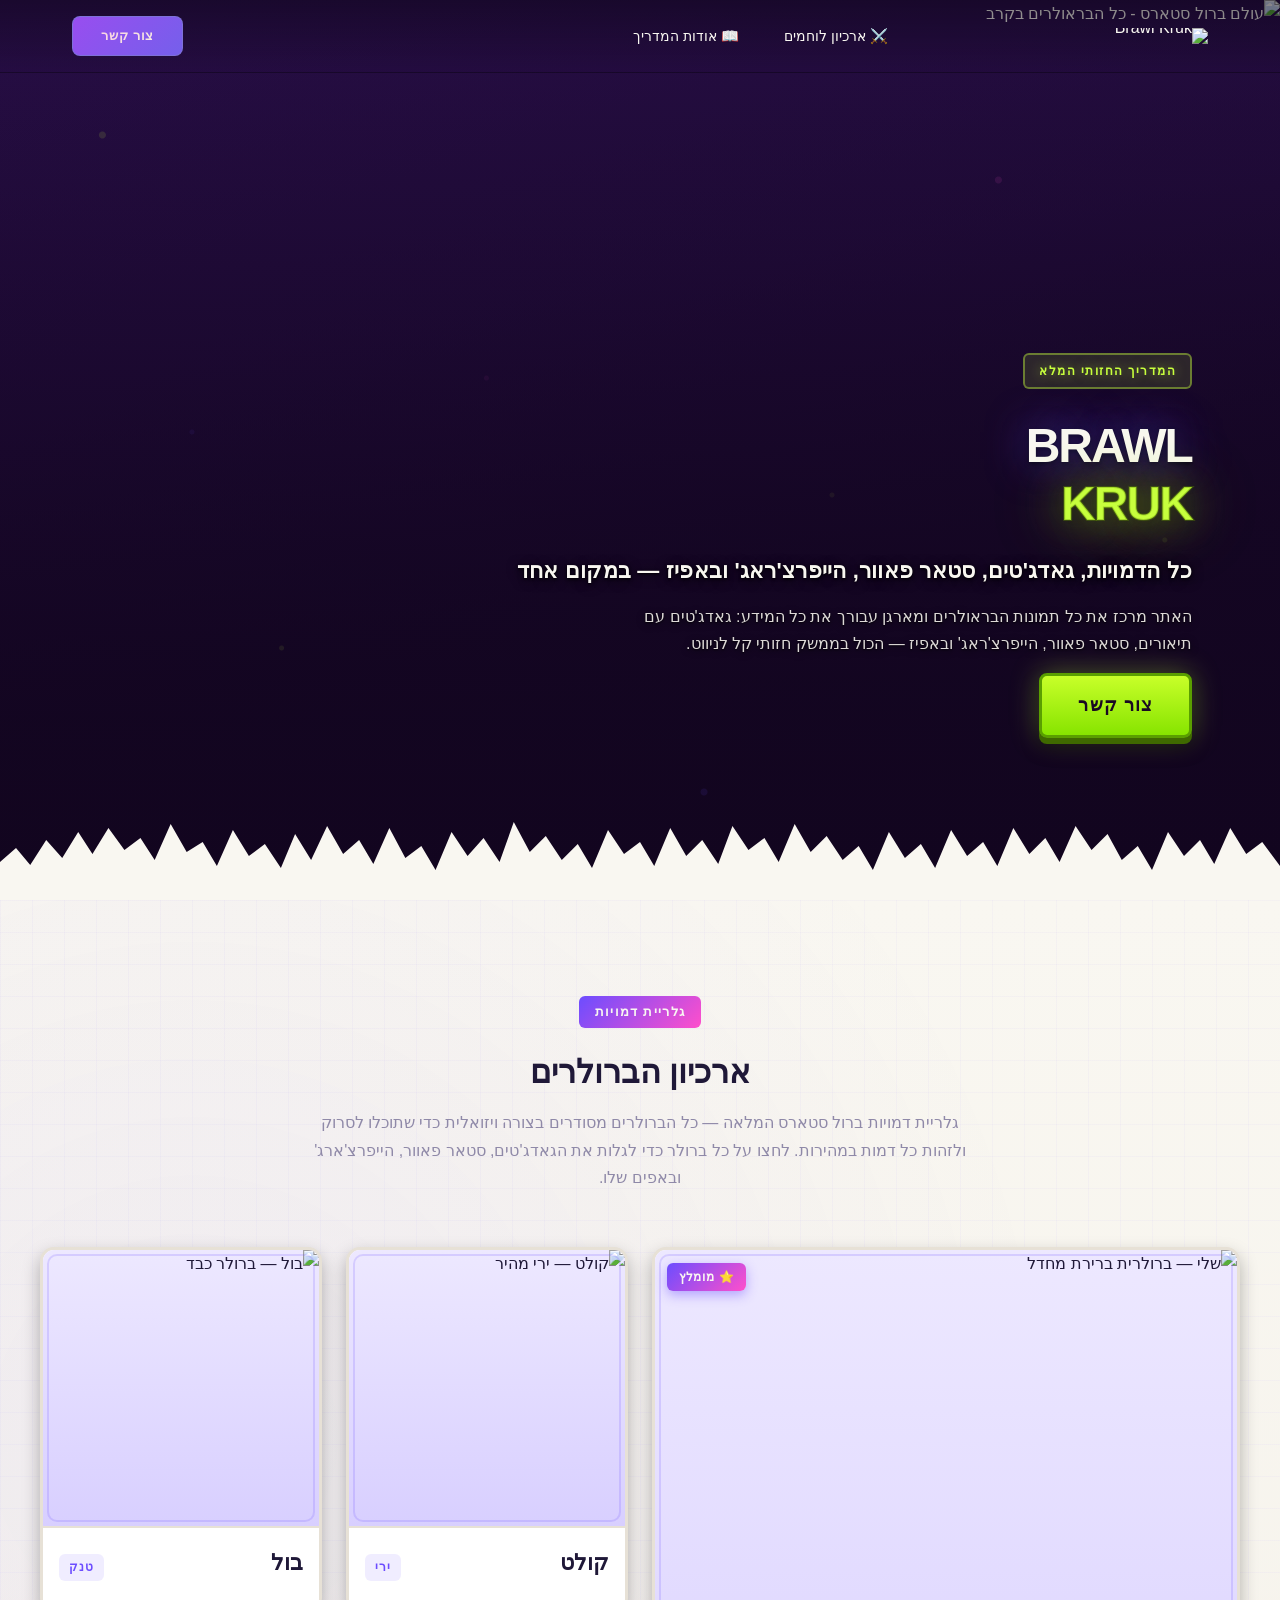
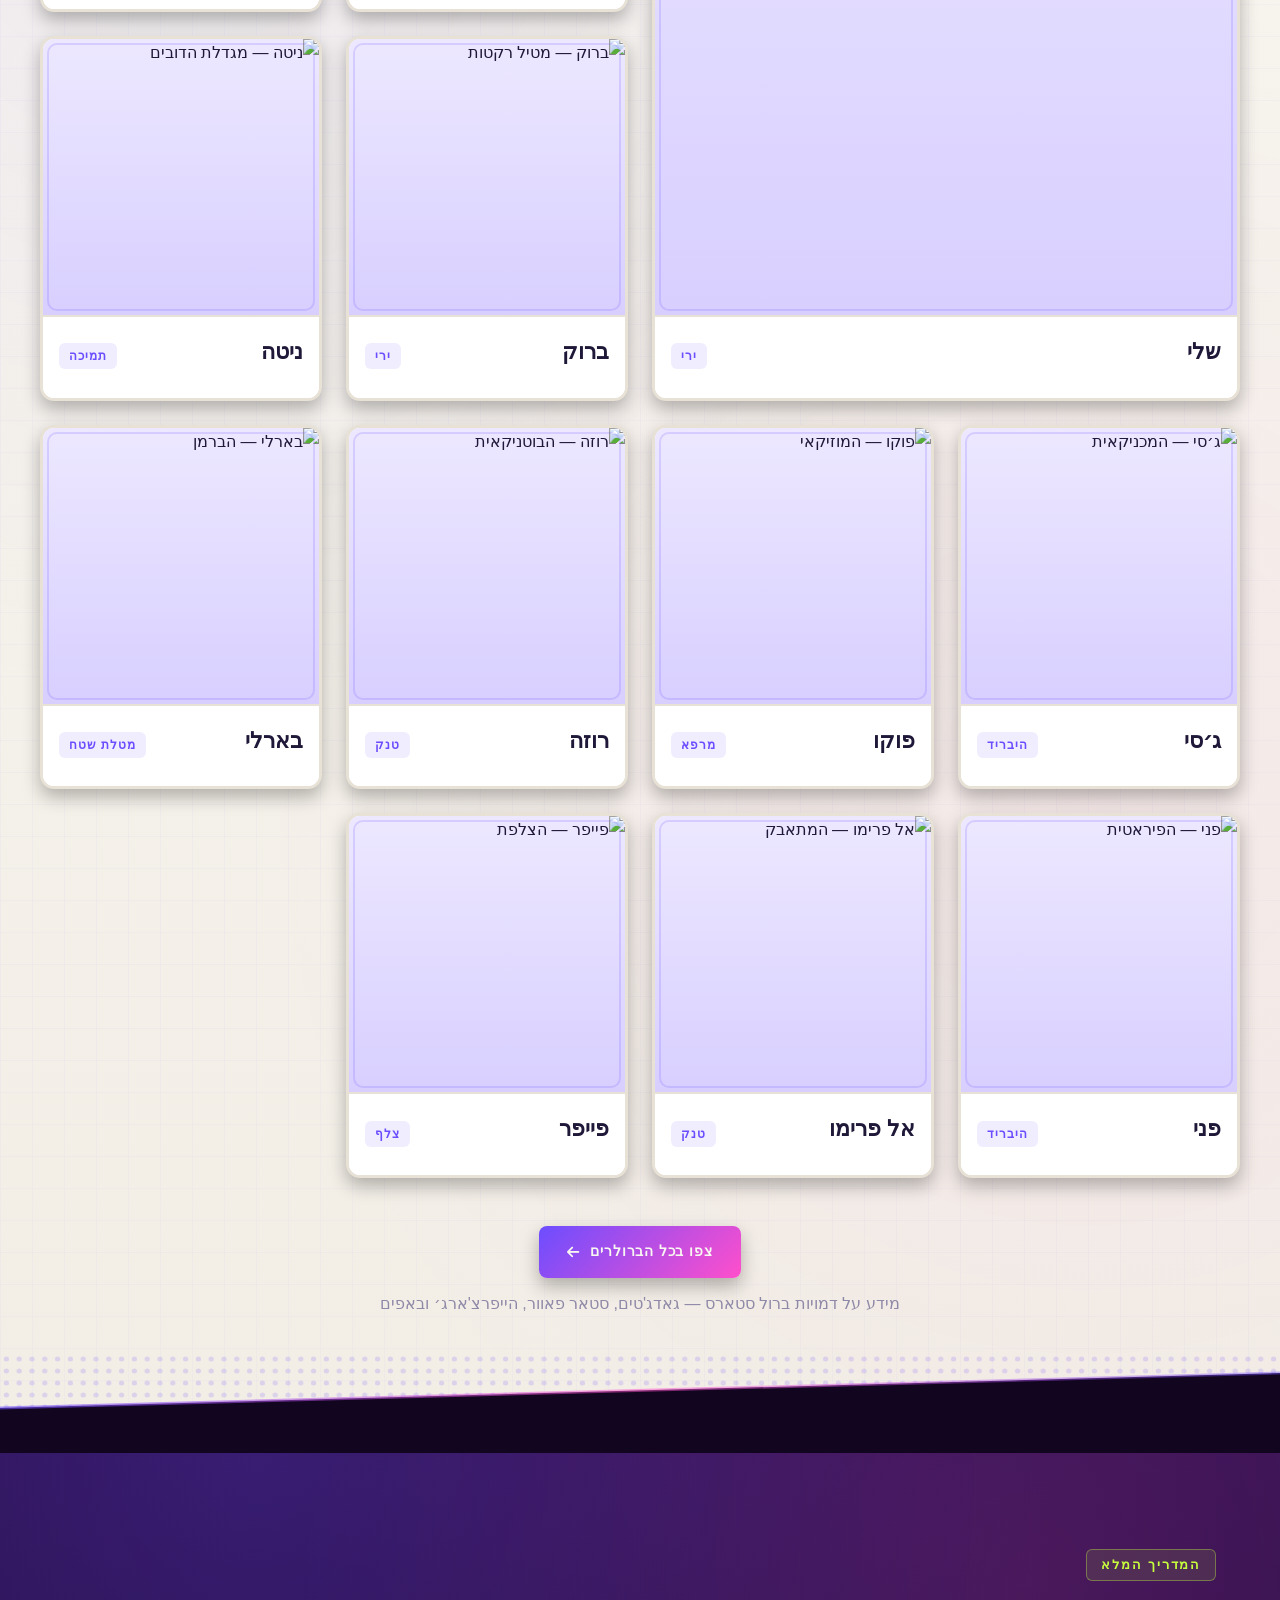
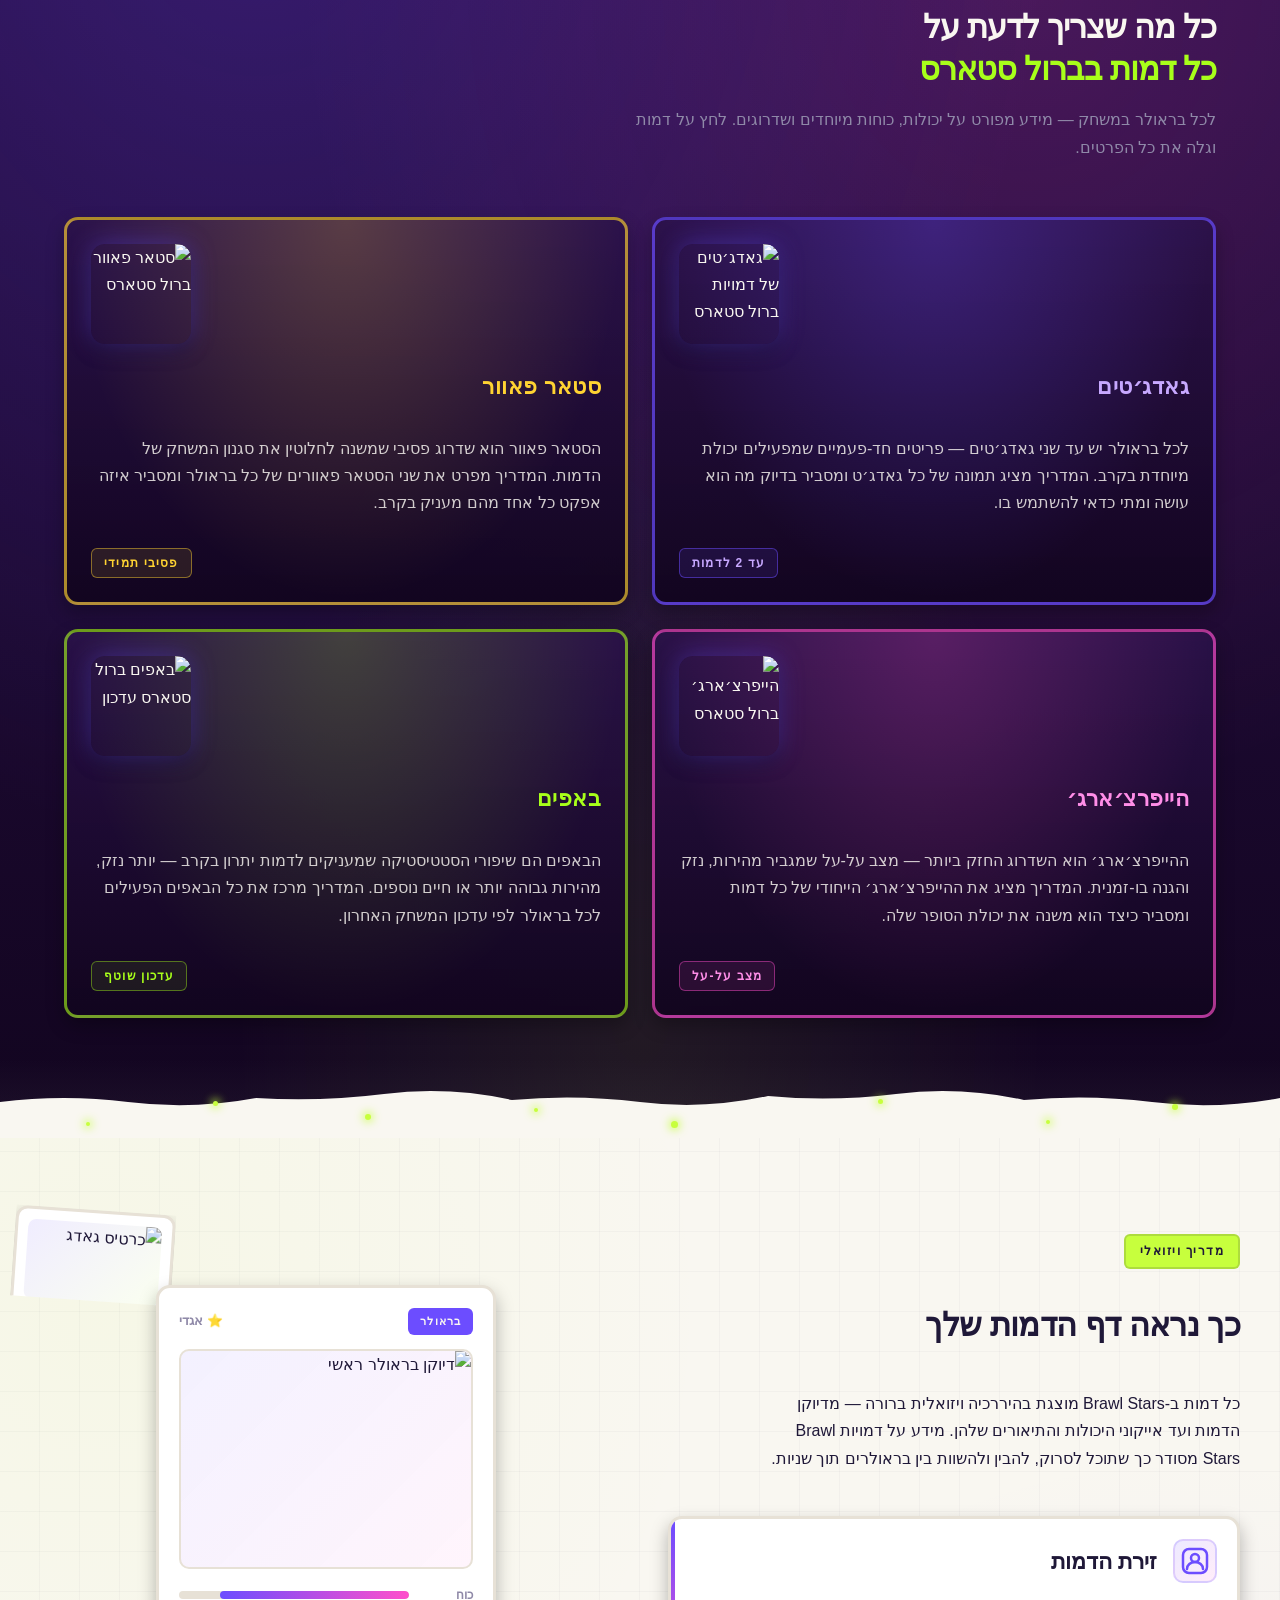
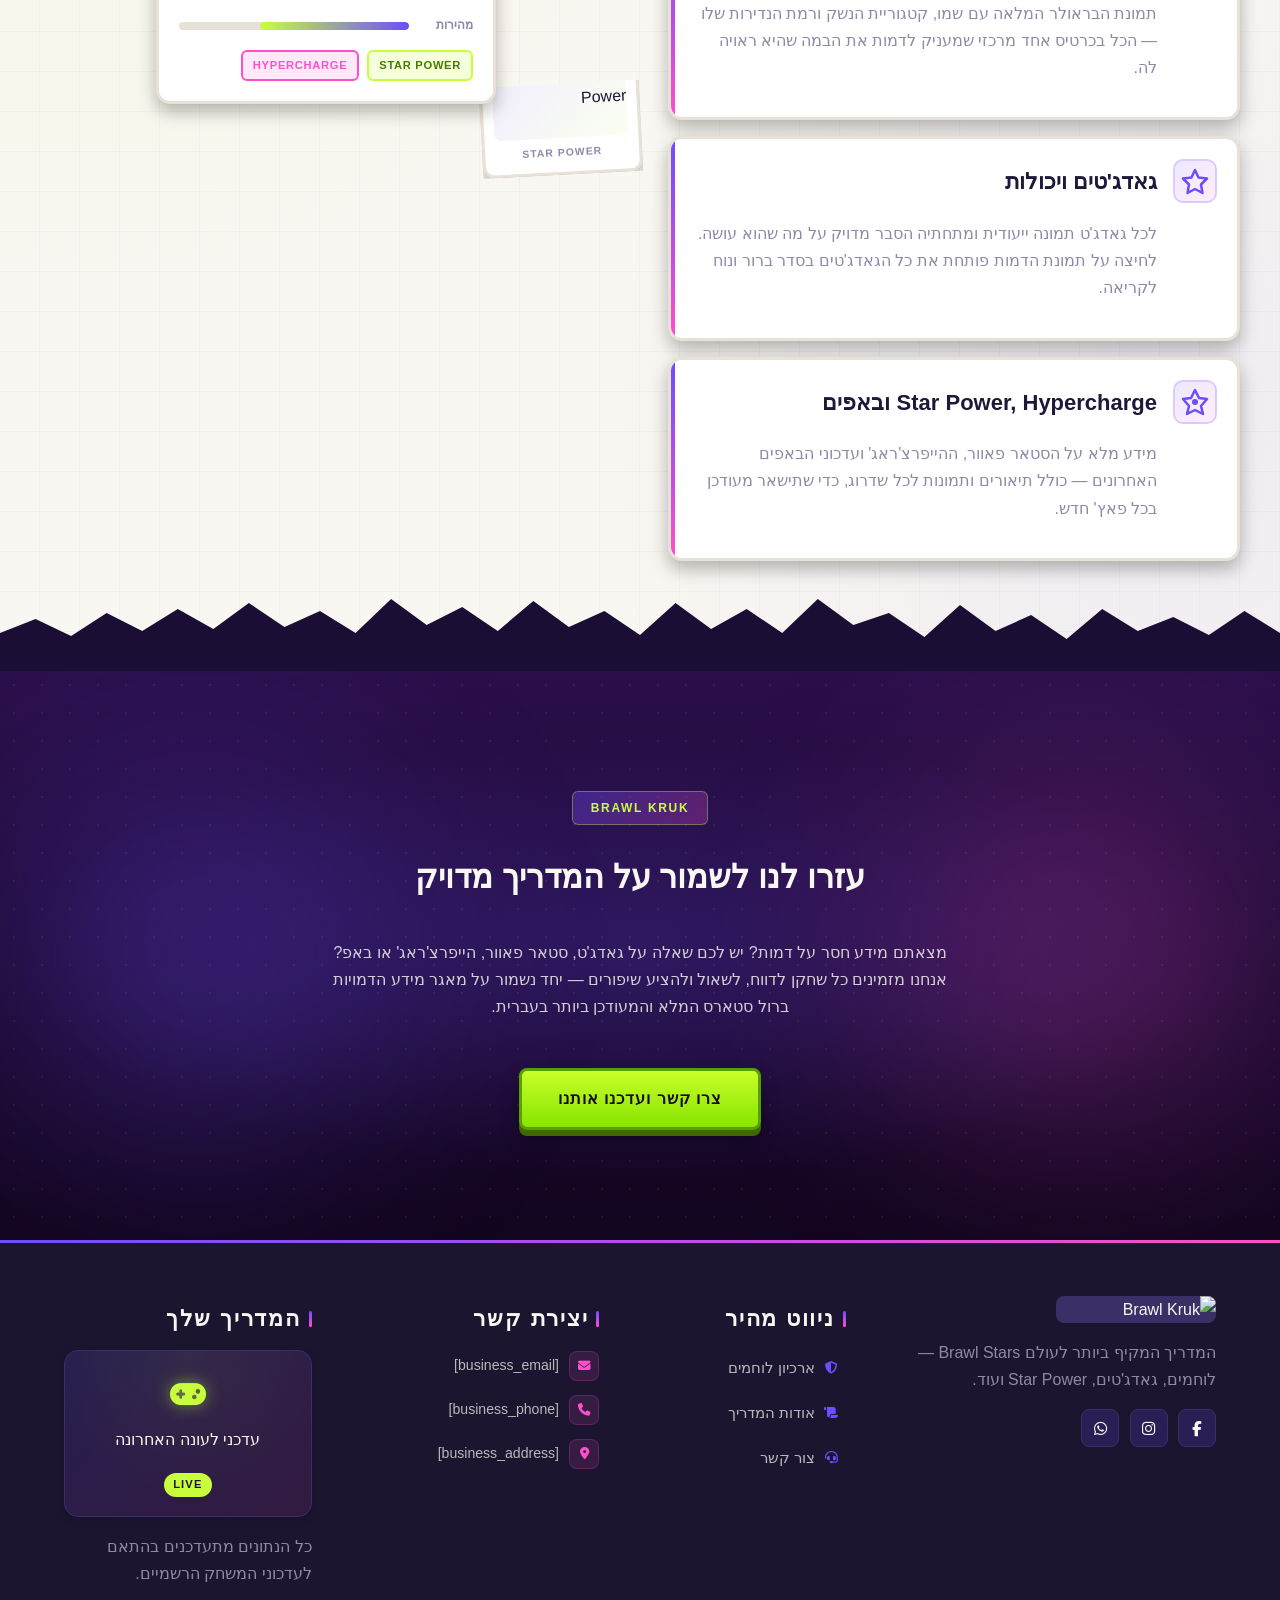
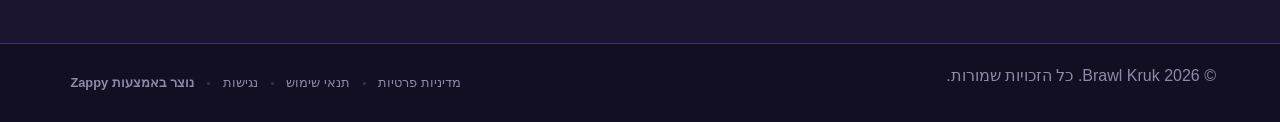
==== index.html @ 144245cd "Background sync: Progressive GitHub Sync" ====
<!DOCTYPE html>
<html lang="he" dir="rtl">
<head>
    <meta charset="UTF-8">
    <meta name="viewport" content="width=device-width, initial-scale=1.0">
    <meta name="robots" content="index, follow">
    <title>מידע על דמויות ברול סטארס — Brawl Kruk</title>
    <meta name="description" content="ברוכים הבאים למדריך הוויזואלי המלא לברול סטארס! מידע על דמויות ברול סטארס, גאדג&#39;טים, סטאר פאוור והייפרצ&#39;ארג&#39; — הכל במקום אחד. היכנס עכשיו!">
    <meta name="keywords" content="מידע על דמויות ברול סטארס, ברול סטארס, גלריית דמויות ברול סטארס עברית, מדריך ברול סטארס, לוחמים ברול סטארס">
    
    <!-- Favicons -->
    <link rel="icon" type="image/x-icon" href="/assets/favicon.ico">
    <link rel="icon" type="image/png" sizes="16x16" href="/assets/favicon-16x16.png">
    <link rel="icon" type="image/png" sizes="32x32" href="/assets/favicon-32x32.png">
    <link rel="icon" type="image/png" sizes="48x48" href="/assets/favicon-48x48.png">
    <link rel="icon" type="image/png" sizes="192x192" href="/assets/favicon-192x192.png">
    <link rel="icon" type="image/png" sizes="512x512" href="/assets/favicon-512x512.png">
    <link rel="apple-touch-icon" href="/assets/apple-touch-icon.png">
    <!-- Zappy Analytics -->
<script>
(function() {
  'use strict';
  
  // Configuration
  var config = {
    websiteId: '356da7c5-64d4-4bc7-be3c-d4a392e64e8e',
    apiUrl: 'https://api.zappy5.com/api/analytics/track',
    sessionDuration: 30 * 60 * 1000, // 30 minutes
    visitorDuration: 30 * 24 * 60 * 60 * 1000, // 30 days
    trackPageViews: true,
    trackClicks: true,
    trackFormSubmissions: true
  };
  
  // Generate or retrieve persistent visitor ID (30 days)
  function getVisitorId() {
    var visitorKey = 'zappy_visitor_' + config.websiteId;
    var visitor = null;
    
    try {
      visitor = localStorage.getItem(visitorKey);
      if (visitor) {
        var visitorData = JSON.parse(visitor);
        var now = Date.now();
        
        // Check if visitor ID is still valid (30 days)
        if (now - visitorData.created < config.visitorDuration) {
          // Update last seen timestamp
          visitorData.lastSeen = now;
          localStorage.setItem(visitorKey, JSON.stringify(visitorData));
          return visitorData.id;
        }
      }
    } catch (e) {
      console.warn('Zappy Analytics: LocalStorage not available');
    }
    
    // Generate new visitor ID
    var newVisitorId = 'zv_' + Date.now() + '_' + Math.random().toString(36).substr(2, 9);
    
    try {
      localStorage.setItem(visitorKey, JSON.stringify({
        id: newVisitorId,
        created: Date.now(),
        lastSeen: Date.now()
      }));
    } catch (e) {
      // Continue without local storage
    }
    
    return newVisitorId;
  }
  
  // Generate or retrieve session ID (30 minutes)
  function getSessionId() {
    var sessionKey = 'zappy_session_' + config.websiteId;
    var session = null;
    
    try {
      session = sessionStorage.getItem(sessionKey);
      if (session) {
        var sessionData = JSON.parse(session);
        var now = Date.now();
        
        // Check if session is still valid
        if (now - sessionData.timestamp < config.sessionDuration) {
          // Update timestamp
          sessionData.timestamp = now;
          sessionStorage.setItem(sessionKey, JSON.stringify(sessionData));
          return sessionData.id;
        }
      }
    } catch (e) {
      console.warn('Zappy Analytics: SessionStorage not available');
    }
    
    // Generate new session ID
    var newSessionId = 'zs_' + Date.now() + '_' + Math.random().toString(36).substr(2, 9);
    
    try {
      sessionStorage.setItem(sessionKey, JSON.stringify({
        id: newSessionId,
        timestamp: Date.now()
      }));
    } catch (e) {
      // Continue without session storage
    }
    
    return newSessionId;
  }
  
  var visitorId = getVisitorId();
  var sessionId = getSessionId();
  
  // Track an event
  function trackEvent(eventType, data) {
    data = data || {};
    
    var eventData = {
      website_id: config.websiteId,
      event_type: eventType,
      page_path: window.location.pathname,
      referrer: document.referrer || 'direct',
      visitor_id: visitorId,
      session_id: sessionId,
      metadata: data
    };
    
    // Use sendBeacon if available (better for page unload events)
    if (navigator.sendBeacon) {
      var blob = new Blob([JSON.stringify(eventData)], { type: 'application/json' });
      navigator.sendBeacon(config.apiUrl, blob);
    } else {
      // Fallback to fetch
      fetch(config.apiUrl, {
        method: 'POST',
        headers: {
          'Content-Type': 'application/json'
        },
        body: JSON.stringify(eventData),
        keepalive: true
      }).catch(function(error) {
        console.warn('Zappy Analytics: Failed to track event', error);
      });
    }
  }
  
  // Track page view
  if (config.trackPageViews) {
    trackEvent('pageview', {
      title: document.title,
      url: window.location.href
    });
  }
  
  // Track clicks on important elements
  if (config.trackClicks) {
    document.addEventListener('click', function(e) {
      var target = e.target;
      
      // Track button clicks (counted as actions)
      if (target.tagName === 'BUTTON' || target.closest('button')) {
        var button = target.tagName === 'BUTTON' ? target : target.closest('button');
        trackEvent('click', {
          element: 'button',
          text: button.textContent.trim().substring(0, 100),
          id: button.id || null,
          class: button.className || null
        });
      }
      
      // Track link clicks (navigation - not counted as actions)
      else if (target.tagName === 'A' || target.closest('a')) {
        var link = target.tagName === 'A' ? target : target.closest('a');
        trackEvent('navigation', {
          element: 'link',
          text: link.textContent.trim().substring(0, 100),
          href: link.href,
          external: link.hostname !== window.location.hostname
        });
      }
    }, true);
  }
  
  // Track form submissions
  if (config.trackFormSubmissions) {
    document.addEventListener('submit', function(e) {
      var form = e.target;
      
      trackEvent('form_submit', {
        form_id: form.id || null,
        form_name: form.name || null,
        form_action: form.action || null,
        form_method: form.method || 'GET'
      });
    }, true);
  }
  
  // Track time on page (send on page unload)
  var pageLoadTime = Date.now();
  
  window.addEventListener('beforeunload', function() {
    var timeOnPage = Math.floor((Date.now() - pageLoadTime) / 1000); // in seconds
    
    trackEvent('page_unload', {
      time_on_page: timeOnPage,
      page_path: window.location.pathname
    });
  });
  
  // Expose tracking function globally for custom events
  window.zappyAnalytics = {
    track: trackEvent,
    getVisitorId: function() { return visitorId; },
    getSessionId: function() { return sessionId; }
  };
  
})();
</script>
<!-- End Zappy Analytics -->
    <meta property="og:title" content="מידע על דמויות ברול סטארס — Brawl Kruk">
  <meta property="og:description" content="ברוכים הבאים למדריך הוויזואלי המלא לברול סטארס! מידע על דמויות ברול סטארס, גאדג'טים, סטאר פאוור והייפרצ'ארג' — הכל במקום אחד. היכנס עכשיו!">
  <meta property="og:type" content="website">
  <meta property="og:locale" content="he_IL">
  
  <meta name="twitter:card" content="summary_large_image">
  <meta name="twitter:title" content="מידע על דמויות ברול סטארס — Brawl Kruk">
  <meta name="twitter:description" content="ברוכים הבאים למדריך הוויזואלי המלא לברול סטארס! מידע על דמויות ברול סטארס, גאדג'טים, סטאר פאוור והייפרצ'ארג' — הכל במקום אחד. היכנס עכשיו!">
  
  <link rel="stylesheet" href="https://cdnjs.cloudflare.com/ajax/libs/font-awesome/6.4.0/css/all.min.css">

    <!-- Favicons -->
    <link rel="icon" type="image/x-icon" href="/assets/favicon.ico">
    <link rel="icon" type="image/png" sizes="16x16" href="/assets/favicon-16x16.png">
    <link rel="icon" type="image/png" sizes="32x32" href="/assets/favicon-32x32.png">
    <link rel="icon" type="image/png" sizes="48x48" href="/assets/favicon-48x48.png">
    <link rel="icon" type="image/png" sizes="192x192" href="/assets/favicon-192x192.png">
    <link rel="icon" type="image/png" sizes="512x512" href="/assets/favicon-512x512.png">
    <link rel="apple-touch-icon" href="/assets/apple-touch-icon.png">
    <!-- Cookie Consent -->
    <link rel="stylesheet" href="https://cdn.jsdelivr.net/npm/vanilla-cookieconsent@3/dist/cookieconsent.css">
    <script src="https://cdn.jsdelivr.net/npm/vanilla-cookieconsent@3/dist/cookieconsent.umd.js"></script>
    <!-- Mickidum Accessibility Toolbar -->
    <script src="https://cdn.jsdelivr.net/gh/mickidum/acc_toolbar/acctoolbar/acctoolbar.min.js"></script>
    <link rel="stylesheet" href="/styles.css">

    <style id="zappy-dropdown-submenu-styles">
      /* ========== DESKTOP DROPDOWN SUBMENU STYLES ========== */
      /* Base styles for dropdown submenus - parent must be positioned */
      .nav-menu li:has(.sub-menu), nav li:has(.sub-menu), .navbar li:has(.sub-menu), #navMenu li:has(.sub-menu) { position: relative; }
      /* Submenu base - hidden by default */
      .nav-menu .sub-menu, nav .sub-menu, .navbar .sub-menu, #navMenu .sub-menu { display: block !important; position: absolute !important; top: 100%; left: 0; min-width: 220px; background: white; border-radius: 8px; box-shadow: 0 8px 25px rgba(0,0,0,0.15); padding: 8px 0; opacity: 0; visibility: hidden; transform: translateY(10px); transition: all 0.3s ease; z-index: 1000; list-style: none; pointer-events: none; }
      /* CRITICAL: Desktop hover styles to show dropdown */
      .nav-menu li:hover > .sub-menu, nav li:hover > .sub-menu, .navbar li:hover > .sub-menu, #navMenu li:hover > .sub-menu { opacity: 1 !important; visibility: visible !important; transform: translateY(0) !important; pointer-events: auto !important; }
      /* Submenu item styling */
      .sub-menu li { list-style: none; margin: 0; padding: 0; }
      .sub-menu a { display: block !important; padding: 10px 16px !important; color: var(--text-dark, #333) !important; font-weight: 500; text-decoration: none; white-space: nowrap; transition: background-color 0.2s; }
      .sub-menu a:hover { background-color: #f5f5f5; }
      /* RTL (Hebrew/Arabic) dropdown positioning */
      [dir="rtl"] .nav-menu .sub-menu, [dir="rtl"] nav .sub-menu, [dir="rtl"] .navbar .sub-menu, html[lang="he"] .nav-menu .sub-menu, html[lang="he"] nav .sub-menu, html[lang="he"] .navbar .sub-menu, html[lang="ar"] .nav-menu .sub-menu, html[lang="ar"] nav .sub-menu, html[lang="ar"] .navbar .sub-menu { left: auto !important; right: 0 !important; }
      /* Hide empty dropdown menus (exclude catalog sub-menus that use <a> children instead of <li>) */
      .sub-menu:empty, .sub-menu:not(:has(li:not(.zappy-hidden-menu-item))):not(:has(> a)), .sub-menu:not(:has(li)):not(:has(> a)) { display: none !important; opacity: 0 !important; visibility: hidden !important; pointer-events: none !important; }
      /* Desktop: show submenu on Menu Group hover */
      li:has(.menu-group-title):hover > .sub-menu { opacity: 1 !important; visibility: visible !important; transform: translateY(0) !important; pointer-events: auto !important; }
      /* Menu Group title styling */
      .nav-menu > li > .menu-group-title, #navMenu > li > .menu-group-title { display: inline-block; padding: 0.5rem 1rem; cursor: default; user-select: none; }
      
      /* ========== MOBILE SUBMENU STYLES ========== */
      @media (max-width: 768px) {
        .nav-menu .sub-menu, nav .sub-menu, .navbar .sub-menu, #navMenu .sub-menu { position: static !important; transform: none !important; box-shadow: none !important; background: transparent !important; max-height: 0; overflow: hidden; opacity: 0; visibility: hidden; transition: max-height 0.3s ease, opacity 0.3s ease; padding: 0 !important; border-radius: 0 !important; }
        .sub-menu.mobile-expanded { max-height: 60vh !important; overflow-y: auto !important; opacity: 1 !important; visibility: visible !important; padding: 8px 0 8px 16px !important; }
        [dir="rtl"] .sub-menu.mobile-expanded, html[lang="he"] .sub-menu.mobile-expanded { padding: 8px 16px 8px 0 !important; }
        /* Disable hover behavior on mobile */
        .nav-menu li:hover > .sub-menu, nav li:hover > .sub-menu, .navbar li:hover > .sub-menu, #navMenu li:hover > .sub-menu { opacity: 0; visibility: hidden; pointer-events: none; }
        .nav-menu li > .sub-menu.mobile-expanded, nav li > .sub-menu.mobile-expanded, .navbar li > .sub-menu.mobile-expanded, #navMenu li > .sub-menu.mobile-expanded { opacity: 1 !important; visibility: visible !important; pointer-events: auto !important; }
        .nav-menu li:has(.sub-menu), nav li:has(.sub-menu), .navbar li:has(.sub-menu), #navMenu li:has(.sub-menu) { display: flex !important; flex-wrap: wrap !important; align-items: center !important; position: relative !important; min-height: 44px !important; }
        .nav-menu li:has(.sub-menu) > a, nav li:has(.sub-menu) > a, .navbar li:has(.sub-menu) > a, #navMenu li:has(.sub-menu) > a { flex: 1 !important; min-width: 0 !important; }
        .nav-menu li:has(.sub-menu) > .menu-group-title, nav li:has(.sub-menu) > .menu-group-title, .navbar li:has(.sub-menu) > .menu-group-title, #navMenu li:has(.sub-menu) > .menu-group-title { flex: 1 !important; min-width: 0 !important; padding: 0 !important; line-height: inherit !important; }
        .nav-menu li:has(.sub-menu) > .sub-menu, nav li:has(.sub-menu) > .sub-menu, .navbar li:has(.sub-menu) > .sub-menu, #navMenu li:has(.sub-menu) > .sub-menu { flex-basis: 100% !important; width: 100% !important; }
        .nav-menu li:has(.sub-menu) > a [class*="chevron"], .nav-menu li:has(.sub-menu) > a [class*="arrow"], .nav-menu li:has(.sub-menu) > a .fa-chevron-down, .nav-menu li:has(.sub-menu) > a .fa-angle-down, nav li:has(.sub-menu) > a [class*="chevron"], nav li:has(.sub-menu) > a [class*="arrow"], #navMenu li:has(.sub-menu) > a [class*="chevron"], #navMenu li:has(.sub-menu) > a [class*="arrow"] { display: none !important; visibility: hidden !important; }
        .mobile-submenu-toggle { display: flex !important; align-items: center !important; justify-content: center !important; width: 44px !important; height: auto !important; background: transparent !important; border: none !important; cursor: pointer !important; color: var(--text-light) !important; position: static !important; flex-shrink: 0 !important; align-self: stretch !important; z-index: 2 !important; padding: 0 !important; margin: 0 !important; }
        .mobile-submenu-toggle::after { content: '' !important; width: 0 !important; height: 0 !important; border-left: 6px solid transparent !important; border-right: 6px solid transparent !important; border-top: 7px solid currentColor !important; transition: transform 0.3s ease !important; }
        .mobile-submenu-toggle.expanded::after { transform: rotate(180deg) !important; }
        .sub-menu a { padding: 10px 0 !important; display: block !important; color: var(--text-light) !important; }
        .navbar .sub-menu li a, nav.navbar .sub-menu li a, .zappy-products-dropdown .sub-menu a { color: var(--text-light) !important; }
      }
      @media (min-width: 769px) { .mobile-submenu-toggle { display: none !important; } }
    </style>

    <style id="mobile-lang-menu-deployed-css">
    @media (max-width: 768px) {
      .lang-switcher,
      .nav-cta-container .lang-switcher,
      .nav-container .lang-switcher,
      .navbar .lang-switcher,
      .navbar .nav-cta-container .lang-switcher,
      .nav-icons-left .lang-switcher,
      .nav-ecommerce-icons .lang-switcher { display: none !important; }
      .mobile-lang-menu { width: 100%; border-top: 1px solid rgba(128,128,128,0.2); padding: 8px 0 0 0; margin-top: 8px; }
      .mobile-lang-toggle { display: flex !important; align-items: center; justify-content: space-between; width: 100%; padding: 12px 16px; background: none; border: none; cursor: pointer; font-size: 15px; color: inherit; font-family: inherit; }
      .mobile-lang-toggle::after { content: ''; display: inline-block; width: 8px; height: 8px; border-right: 2px solid currentColor; border-bottom: 2px solid currentColor; transform: rotate(45deg); transition: transform 0.3s ease; margin-left: 8px; }
      .mobile-lang-toggle.expanded::after { transform: rotate(-135deg); }
      .mobile-lang-options { max-height: 0; overflow: hidden; transition: max-height 0.3s ease; }
      .mobile-lang-options.expanded { max-height: 300px; }
      .mobile-lang-option { display: flex !important; align-items: center; gap: 10px; padding: 10px 24px; text-decoration: none; color: inherit; font-size: 14px; font-family: inherit; }
      .mobile-lang-option:hover { background: rgba(128,128,128,0.1); }
      .mobile-lang-option.active { font-weight: 600; opacity: 0.7; pointer-events: none; }
      .mobile-lang-option img { width: 20px; height: 20px; border-radius: 50%; }
    }
    @media (min-width: 769px) {
      .mobile-lang-menu { display: none !important; }
    }
    </style>

    <style id="zappy-widget-visibility">
      #mic-access-tool-general-button, .mic-access-tool-general-button,
      #mic-init-access-tool .mic-access-tool-general-button, #mic-init-access-tool #mic-access-tool-general-button,
      ._access-icon, #mic-access-tool-box, .mic-access-tool-box,
      #mic-init-access-tool #mic-access-tool-box, div[id*="mic-access-tool-box"], ._access-menu {
        display: none !important; visibility: hidden !important; opacity: 0 !important; pointer-events: none !important;
      }
    </style>
</head>
<body>

  <nav class="navbar" dir="rtl">
  <button class="mobile-toggle" id="mobileToggle" aria-label="Menu">
    <svg class="hamburger-icon" width="24" height="24" viewBox="0 0 24 24" fill="none">
      <path d="M3 12h18M3 6h18M3 18h18" stroke="currentColor" stroke-width="2" stroke-linecap="round"></path>
    </svg>
    <svg class="close-icon" width="24" height="24" viewBox="0 0 24 24" fill="none" style="display: none;">
      <path d="M18 6L6 18M6 6l12 12" stroke="currentColor" stroke-width="2" stroke-linecap="round"></path>
    </svg>
  </button>

  <button class="phone-header-btn" data-phone="[business_phone]" aria-label="Call">
    <svg width="20" height="20" viewBox="0 0 24 24" fill="currentColor">
      <path d="M22 16.92v3a2 2 0 0 1-2.18 2 19.79 19.79 0 0 1-8.63-3.07 19.5 19.5 0 0 1-6-6 19.79 19.79 0 0 1-3.07-8.67A2 2 0 0 1 4.11 2h3a2 2 0 0 1 2 1.72 12.84 12.84 0 0 0 .7 2.81 2 2 0 0 1-.45 2.11L8.09 9.91a16 16 0 0 0 6 6l1.27-1.27a2 2 0 0 1 2.11-.45 12.84 12.84 0 0 0 2.81.7A2 2 0 0 1 22 16.92z"></path>
    </svg>
  </button>

  <div class="nav-container">
    <div class="nav-right-group"><div class="nav-brand">
      <a href="/" class="logo-link">
        <img src="/assets/business-logo.webp" alt="Brawl Kruk" class="logo">
      </a>
    </div><ul class="nav-menu" id="navMenu"><li><a href="/brawlers">⚔️
          ארכיון לוחמים</a></li><li><a href="/about">📖
          אודות המדריך</a></li></ul></div>

    

    <div class="nav-cta-container">
      <a href="/contact" class="nav-cta-btn">צור קשר</a>
    </div>
  </div>
</nav>
<script>

// Navbar Mobile Menu Toggle and Contrast Fix
(function() {
  // Use 'load' event instead of 'DOMContentLoaded' to ensure we run AFTER all other scripts
  window.addEventListener('load', function() {
    
    // FIX MOBILE BUTTON CONTRAST
    // Detect navbar background color and apply contrasting color to mobile buttons
    const navbar = document.querySelector('.navbar, nav, header');
    if (!navbar) {
      console.log('[Navbar] Navbar element not found');
      return;
    }
    
    // DECLARE VARIABLES EARLY to avoid Temporal Dead Zone errors
    // These are used in multiple places below
    let mobileToggle = document.getElementById('mobileToggle') ||
                       document.querySelector('.mobile-toggle') ||
                       document.querySelector('.hamburger') ||
                       document.querySelector('.hamburger-menu') ||
                       document.querySelector('.menu-toggle') ||
                       document.querySelector('.burger-menu') ||
                       document.querySelector('[aria-label="Menu"]') ||
                       document.querySelector('[aria-label="תפריט"]');
    
    const phoneBtn = document.querySelector('.phone-header-btn');
    
    const computedStyle = window.getComputedStyle(navbar);
    let bgColor = computedStyle.backgroundColor;
    
    console.log('[Navbar] Initial navbar background:', bgColor);
    
    // Check if background is transparent or rgba with 0 alpha
    const isTransparent = bgColor === 'transparent' || 
                         bgColor === 'rgba(0, 0, 0, 0)' ||
                         (bgColor.startsWith('rgba') && bgColor.includes(', 0)'));
    
    if (isTransparent) {
      // Check for background-image or gradient
      const bgImage = computedStyle.backgroundImage;
      if (bgImage && bgImage !== 'none') {
        console.log('[Navbar] Navbar has background image/gradient, using dark text');
        bgColor = 'rgb(240, 240, 240)'; // Assume light background
      } else {
        // Transparent navbar - check body background
        const bodyBg = window.getComputedStyle(document.body).backgroundColor;
        console.log('[Navbar] Navbar transparent, using body background:', bodyBg);
        bgColor = bodyBg;
      }
    }
    
    // Calculate luminance to determine if background is light or dark
    const rgb = bgColor.match(/\d+/g);
    if (rgb && rgb.length >= 3) {
      const r = parseInt(rgb[0]);
      const g = parseInt(rgb[1]);
      const b = parseInt(rgb[2]);
      const luminance = (0.299 * r + 0.587 * g + 0.114 * b) / 255;
      
      // Mobile button colors are set by Claude's AI-generated CSS (same as .nav-menu a)
      // No dynamic color overrides needed - colors come from the generated navbar CSS
      console.log('[Navbar] Mobile button colors preserved from Claude CSS (luminance:', luminance.toFixed(2) + ')');
      
      // FIX ICON SIZES - Ensure SVGs are properly sized and visible
      // INJECT CRITICAL CSS TO OVERRIDE ANY CONFLICTING RULES
      const criticalCSS = document.createElement('style');
      criticalCSS.id = 'zappy-mobile-nav-fix';
      const htmlLang = document.documentElement.lang || 'en';
      const htmlDir = document.documentElement.dir || 'ltr';
      // Check both dir attribute AND lang for RTL detection
      // dir="rtl" is the most reliable indicator
      const isRTL = htmlDir === 'rtl' || htmlLang === 'he' || htmlLang === 'ar';
      
      criticalCSS.textContent = `
        /* Hide mobile buttons on desktop, show only on mobile */
        @media (min-width: 769px) {
          .mobile-toggle,
          .phone-header-btn {
            display: none !important;
          }
        }
        
        /* Show and position mobile buttons correctly on mobile */
        @media (max-width: 768px) {
          .mobile-toggle,
          .phone-header-btn {
            position: absolute !important;
            top: 50% !important;
            transform: translateY(-50%) !important;
            z-index: 1001 !important;
            display: flex !important;
            align-items: center !important;
            justify-content: center !important;
            width: 36px !important;
            height: 36px !important;
            border-radius: 50% !important;
            border: none !important;
            cursor: pointer !important;
            padding: 6px !important;
            background: none !important;
            color: var(--nav-text, var(--text-light)) !important;
          }
          
          /* LTR positioning (default): hamburger LEFT, phone RIGHT */
          html:not([dir="rtl"]):not([lang="he"]):not([lang="ar"]) .mobile-toggle,
          html[dir="ltr"] .mobile-toggle {
            left: 12px !important;
            right: auto !important;
          }
          html:not([dir="rtl"]):not([lang="he"]):not([lang="ar"]) .phone-header-btn,
          html[dir="ltr"] .phone-header-btn {
            right: 12px !important;
            left: auto !important;
          }
          
          /* RTL positioning: hamburger RIGHT, phone LEFT */
          html[dir="rtl"] .mobile-toggle,
          html[lang="he"] .mobile-toggle,
          html[lang="ar"] .mobile-toggle {
            right: 12px !important;
            left: auto !important;
          }
          html[dir="rtl"] .phone-header-btn,
          html[lang="he"] .phone-header-btn,
          html[lang="ar"] .phone-header-btn {
            left: 12px !important;
            right: auto !important;
          }
          
          /* CRITICAL: Ensure nav-container has min-height on mobile */
          /* All children are positioned absolutely/fixed on mobile, so height:auto collapses to 0 */
          .nav-container {
            min-height: 70px !important;
            position: relative !important;
          }
          
          /* Ensure SVG icons are properly sized and inherit color */
          .mobile-toggle svg,
          .phone-header-btn svg {
            width: 24px !important;
            height: 24px !important;
            /* Don't force display - let JavaScript control hamburger/close toggle */
          }
          
          /* Reset nav-cta-container on mobile - remove desktop box-shadow/padding */
          /* that creates a visible ghost box when CTA button is hidden */
          .nav-cta-container {
            box-shadow: none !important;
            padding: 0 !important;
          }
          
          /* Hide nav-cta-container entirely on mobile when there's no lang-switcher */
          /* (only the CTA button is inside, and it's hidden on mobile) */
          .nav-cta-container:not(:has(.lang-switcher)) {
            display: none !important;
          }
          
          /* CRITICAL: Prevent hero image fade gradient from bleeding over headline text */
          /* The .image-fade-gradient has bottom: -30px (extends below parent) */
          /* On mobile stacked layout, this overlaps the h1 text below the image */
          .hero-image-column {
            overflow: hidden !important;
          }
          .image-fade-gradient {
            bottom: 0 !important;
          }
          
          /* Hide desktop language switcher on mobile - hamburger menu handles it */
          /* High specificity to override stored CSS */
          .lang-switcher,
          .nav-cta-container .lang-switcher,
          .nav-container .lang-switcher,
          .navbar .lang-switcher,
          .navbar .nav-cta-container .lang-switcher {
            display: none !important;
          }
        }
      `;
      
      // Remove existing fix if present and inject new one
      const existing = document.getElementById('zappy-mobile-nav-fix');
      if (existing) existing.remove();
      document.head.appendChild(criticalCSS);
      
      console.log('[Navbar] Critical CSS injected for mobile nav positioning');
      
      // ONLY apply inline positioning styles on mobile viewport
      // On desktop, the CSS handles hiding these buttons with display: none
      // Inline styles were breaking desktop layout by overriding CSS
      const isMobileViewport = window.innerWidth <= 768;
      
      if (mobileToggle) {
        // Icon sizing applies to all viewports for consistency
        const hamburgerIcon = mobileToggle.querySelector('.hamburger-icon');
        const closeIcon = mobileToggle.querySelector('.close-icon');
        
        if (hamburgerIcon) {
          hamburgerIcon.style.setProperty('width', '24px', 'important');
          hamburgerIcon.style.setProperty('height', '24px', 'important');
          hamburgerIcon.style.setProperty('display', 'block', 'important'); // Show hamburger by default
        }
        if (closeIcon) {
          closeIcon.style.setProperty('width', '24px', 'important');
          closeIcon.style.setProperty('height', '24px', 'important');
          closeIcon.style.setProperty('display', 'none', 'important'); // Hide close icon by default
        }
        
        // ONLY set positioning inline styles on mobile
        if (isMobileViewport) {
          mobileToggle.style.setProperty('position', 'absolute', 'important');
          mobileToggle.style.setProperty('top', '50%', 'important');
          mobileToggle.style.setProperty('transform', 'translateY(-50%)', 'important');
          mobileToggle.style.setProperty('z-index', '1001', 'important');
          
          // Clear any inline left/right so CSS can take over based on html[dir]
          mobileToggle.style.removeProperty('left');
          mobileToggle.style.removeProperty('right');
          
          console.log('[Navbar] Mobile toggle positioning applied (mobile viewport)');
        } else {
          // On desktop, clear any positioning styles to let CSS handle it
          mobileToggle.style.removeProperty('position');
          mobileToggle.style.removeProperty('top');
          mobileToggle.style.removeProperty('transform');
          mobileToggle.style.removeProperty('z-index');
          mobileToggle.style.removeProperty('left');
          mobileToggle.style.removeProperty('right');
          console.log('[Navbar] Desktop viewport - cleared mobile toggle inline positioning');
        }
      }
      
      if (phoneBtn) {
        // Icon sizing applies to all viewports
        const phoneIcon = phoneBtn.querySelector('svg');
        if (phoneIcon) {
          phoneIcon.style.width = '24px';
          phoneIcon.style.height = '24px';
          phoneIcon.setAttribute('width', '24');
          phoneIcon.setAttribute('height', '24');
        }
        
        // ONLY set positioning inline styles on mobile
        if (isMobileViewport) {
          phoneBtn.style.setProperty('position', 'absolute', 'important');
          phoneBtn.style.setProperty('top', '50%', 'important');
          phoneBtn.style.setProperty('transform', 'translateY(-50%)', 'important');
          phoneBtn.style.setProperty('z-index', '1001', 'important');
          
          // Clear any inline left/right so CSS can take over based on html[dir]
          phoneBtn.style.removeProperty('left');
          phoneBtn.style.removeProperty('right');
          
          console.log('[Navbar] Phone button positioning applied (mobile viewport)');
        } else {
          // On desktop, clear any positioning styles to let CSS handle it
          phoneBtn.style.removeProperty('position');
          phoneBtn.style.removeProperty('top');
          phoneBtn.style.removeProperty('transform');
          phoneBtn.style.removeProperty('z-index');
          phoneBtn.style.removeProperty('left');
          phoneBtn.style.removeProperty('right');
          console.log('[Navbar] Desktop viewport - cleared phone button inline positioning');
        }
      }
    } else {
      console.log('[Navbar] Could not parse background color:', bgColor);
    }
    
    // MOBILE MENU TOGGLE
    // Re-query in case DOM changed (mobileToggle already declared at top of function)
    mobileToggle = document.getElementById('mobileToggle') ||
                   document.querySelector('.mobile-toggle') ||
                   document.querySelector('.hamburger') ||
                   document.querySelector('.hamburger-menu') ||
                   document.querySelector('.menu-toggle') ||
                   document.querySelector('.burger-menu') ||
                   document.querySelector('[aria-label="Menu"]') ||
                   document.querySelector('[aria-label="תפריט"]');
    
    // EXPANDED SEARCH: Find nav menu by ID or class
    const navMenu = document.getElementById('navMenu') ||
                  document.querySelector('.nav-menu') ||
                  document.querySelector('.nav-links') ||
                  document.querySelector('nav ul:not(.submenu)');
    
    if (!mobileToggle || !navMenu) {
      console.log('[Navbar] Mobile toggle or menu not found:', { toggle: !!mobileToggle, menu: !!navMenu });
      return;
    }
    
    // Ensure navMenu has ID for CSS targeting
    if (!navMenu.id) {
      navMenu.id = 'navMenu';
    }
    
    console.log('[Navbar] Initializing mobile menu...');
    
    // Remove any existing event listeners by cloning the button
    const newToggle = mobileToggle.cloneNode(true);
    mobileToggle.parentNode.replaceChild(newToggle, mobileToggle);
    
    // Toggle menu on button click - use newToggle now
    newToggle.addEventListener('click', function(e) {
      e.preventDefault();
      e.stopPropagation();
      
      const hamburgerIcon = this.querySelector('.hamburger-icon');
      const closeIcon = this.querySelector('.close-icon');
      const isActive = navMenu.classList.contains('active');
      
      if (isActive) {
        // Close menu
        navMenu.classList.remove('active');
        if (hamburgerIcon) hamburgerIcon.style.setProperty('display', 'block', 'important');
        if (closeIcon) closeIcon.style.setProperty('display', 'none', 'important');
        document.body.style.overflow = '';
        console.log('[Navbar] Menu closed');
      } else {
        // Open menu
        navMenu.classList.add('active');
        if (hamburgerIcon) hamburgerIcon.style.setProperty('display', 'none', 'important');
        if (closeIcon) closeIcon.style.setProperty('display', 'block', 'important');
        document.body.style.overflow = 'hidden';
        console.log('[Navbar] Menu opened');
      }
    });
    
    // Close menu when clicking nav links (but NOT dropdown toggles)
    const navLinks = navMenu.querySelectorAll('a');
    navLinks.forEach(function(link) {
      link.addEventListener('click', function() {
        // Don't close if it's a dropdown child (unless it's a real navigation link)
        if (this.getAttribute('href') === '#') return;
        
        const hamburgerIcon = newToggle.querySelector('.hamburger-icon');
        const closeIcon = newToggle.querySelector('.close-icon');
        
        navMenu.classList.remove('active');
        if (hamburgerIcon) hamburgerIcon.style.setProperty('display', 'block', 'important');
        if (closeIcon) closeIcon.style.setProperty('display', 'none', 'important');
        document.body.style.overflow = '';
        console.log('[Navbar] Menu closed (link clicked)');
      });
    });
    
    // DROPDOWN MENU TOGGLE (for mobile and touch devices)
    var dropdownToggles = navMenu.querySelectorAll('.dropdown-toggle');
    dropdownToggles.forEach(function(toggle) {
      toggle.addEventListener('click', function(e) {
        e.preventDefault();
        e.stopPropagation();
        var parent = this.closest('.nav-dropdown');
        if (!parent) return;
        
        // Close other open dropdowns at the same level
        var siblings = parent.parentNode.querySelectorAll('.nav-dropdown.open');
        siblings.forEach(function(sib) {
          if (sib !== parent) sib.classList.remove('open');
        });
        
        parent.classList.toggle('open');
        console.log('[Navbar] Dropdown toggled:', parent.classList.contains('open') ? 'open' : 'closed');
      });
    });
    
    // Close dropdowns when clicking outside
    document.addEventListener('click', function(e) {
      if (!e.target.closest('.nav-dropdown')) {
        var openDropdowns = document.querySelectorAll('.nav-dropdown.open');
        openDropdowns.forEach(function(dd) { dd.classList.remove('open'); });
      }
    });
    
    console.log('[Navbar] Dropdown handlers initialized for ' + dropdownToggles.length + ' dropdowns');
    
    // Phone button functionality (phoneBtn already declared at top of function)
    if (phoneBtn) {
      phoneBtn.addEventListener('click', function() {
        // Get phone number from placeholder in page or use default
        const phoneLinks = document.querySelectorAll('a[href^="tel:"]');
        const phoneNumber = phoneLinks.length > 0 
          ? phoneLinks[0].getAttribute('href').replace('tel:', '')
          : '[business_phone]';
        
        window.location.href = 'tel:' + phoneNumber;
        console.log('[Navbar] Phone button clicked');
      });
    }
    
    console.log('[Navbar] Mobile menu initialized successfully');
    
    // === WHATSAPP BUTTON VISIBILITY FIX ===
    // Ensure WhatsApp floating button is hidden on desktop and visible on mobile
    // IMPORTANT: Only target the floating button by its class, NOT generic wa.me links
    const handleWhatsAppVisibility = function() {
      const whatsappBtn = document.querySelector('.whatsapp-float');
      if (whatsappBtn) {
        const isDesktop = window.innerWidth >= 769;
        if (isDesktop) {
          whatsappBtn.style.setProperty('display', 'none', 'important');
          whatsappBtn.style.setProperty('visibility', 'hidden', 'important');
          whatsappBtn.style.setProperty('opacity', '0', 'important');
          whatsappBtn.style.setProperty('pointer-events', 'none', 'important');
          console.log('[WhatsApp] Button hidden on desktop');
        } else {
          whatsappBtn.style.removeProperty('display');
          whatsappBtn.style.removeProperty('visibility');
          whatsappBtn.style.removeProperty('opacity');
          whatsappBtn.style.removeProperty('pointer-events');
          console.log('[WhatsApp] Button visible on mobile');
        }
      }
    };
    
    // Run on load
    handleWhatsAppVisibility();
    
    // Run on resize with debouncing
    let resizeTimer;
    window.addEventListener('resize', function() {
      clearTimeout(resizeTimer);
      resizeTimer = setTimeout(handleWhatsAppVisibility, 100);
    });
  });
})();

</script>
  
  <main>
    <section class="index-hero-section" data-layout-spec="בית-hero" dir="rtl" data-hero-type="fullscreen-scrim">
  <!-- Background Image -->
  <div class="index-hero-bg">
    <img data-hero-bg="true" data-placeholder="index-hero-image-1" data-context="Epic Brawl Stars fan art hero background: a dramatic full-bleed game universe scene featuring multiple iconic brawlers (Shelly, Colt, Bull, Spike, Leon) in dynamic battle poses surrounded by ultraviolet and deep midnight plum atmospheric gradients, solar orange and neon lime motion streaks radiating outward, glowing energy effects, a stylized arena map environment with geometric tiles and star patterns, explosive particle effects, rich grain texture, cinematic wide composition with deep depth of field, vibrant neon colors against a dark purple-black background, premium game poster aesthetic" width="1200" height="700" src="/assets/site-index-hero-image-1.webp" alt="עולם ברול סטארס - כל הבראולרים בקרב">
  </div>

  <!-- Scrim Overlay -->
  <div class="index-hero-scrim" aria-hidden="true"></div>

  <!-- Halftone Stars Decorative Layer -->
  <div class="index-hero-halftone" aria-hidden="true"></div>

  <!-- Hero Content -->
  <div class="index-hero-content">
    <div class="index-hero-label">המדריך החזותי המלא</div>
    <h1 class="index-hero-h1">BRAWL<br><span class="index-hero-h1-accent">KRUK</span></h1>
    <h3 class="index-hero-subtitle">כל הדמויות, גאדג'טים, סטאר פאוור, הייפרצ'ראג' ובאפיז — במקום אחד</h3>
    <p class="index-hero-body">האתר מרכז את כל תמונות הבראולרים ומארגן עבורך את כל המידע: גאדג'טים עם תיאורים, סטאר פאוור, הייפרצ'ראג' ובאפיז — הכול בממשק חזותי קל לניווט.</p>
    <div class="index-hero-cta-row">
      <a href="/contact" class="index-hero-btn-primary">צור קשר</a>
    </div>
  </div>

  <!-- Bottom Jagged Rip Divider -->
  <div class="index-hero-divider-wrapper">
    <svg data-no-icon-edit="true" aria-hidden="true" viewBox="0 0 1440 90" preserveAspectRatio="none" xmlns="http://www.w3.org/2000/svg">
      <path d="M0,90 L0,52 L18,38 L34,55 L52,30 L70,48 L88,22 L104,44 L122,18 L140,40 L158,28 L174,50 L192,14 L210,42 L228,32 L244,56 L262,20 L280,46 L298,34 L316,58 L332,24 L350,50 L368,16 L386,44 L404,30 L420,54 L438,18 L456,48 L474,36 L490,60 L508,22 L526,46 L544,28 L562,52 L578,12 L596,42 L614,26 L632,50 L650,34 L666,58 L684,20 L702,44 L720,32 L736,56 L754,18 L772,46 L790,30 L808,54 L824,16 L842,40 L860,28 L876,52 L894,14 L912,42 L930,26 L948,50 L966,36 L982,60 L1000,22 L1018,48 L1036,34 L1052,58 L1070,20 L1088,46 L1106,32 L1122,56 L1140,18 L1158,44 L1176,28 L1192,52 L1210,16 L1228,40 L1246,24 L1262,50 L1280,36 L1296,60 L1314,22 L1332,46 L1350,30 L1366,54 L1384,18 L1402,44 L1420,32 L1440,56 L1440,90 Z" fill="var(--bg-light)"></path>
    </svg>
  </div>
</section>

<section class="index-gallery-section" dir="rtl" data-layout-spec="בית-gallery">
  <!-- Map-grid texture overlay -->
  <div class="index-gallery-texture" aria-hidden="true"></div>

  <!-- Section intro -->
  <div class="index-gallery-container">
    <div class="index-gallery-intro">
      <span class="index-gallery-label">גלריית דמויות</span>
      <h2 class="index-gallery-heading">ארכיון הברולרים</h2>
      <p class="index-gallery-desc">גלריית דמויות ברול סטארס המלאה — כל הברולרים מסודרים בצורה ויזואלית כדי שתוכלו לסרוק ולזהות כל דמות במהירות. לחצו על כל ברולר כדי לגלות את הגאדג'טים, סטאר פאוור, הייפרצ'ארג' ובאפים שלו.</p>
    </div>

    <!-- Brawler grid -->
    <div class="index-gallery-grid">

      <!-- Featured tile (larger, first row end side) -->
      <article class="index-gallery-tile index-gallery-tile--featured">
        <div class="index-gallery-tile-frame">
          <img data-placeholder="index-gallery-image-1" data-context="Brawl Stars character portrait — Shelly the iconic default brawler, dynamic pose, vibrant cartoon style, purple and gold color scheme, shotgun visible, sticker-style framing with bold outline, collectible card aesthetic" width="600" height="400" src="/assets/site-index-gallery-image-1.webp" alt="שלי — ברולרית ברירת מחדל">
          <div class="index-gallery-tile-overlay">
            <span class="index-gallery-tile-badge">⭐ מומלץ</span>
          </div>
        </div>
        <div class="index-gallery-tile-info">
          <h3 class="index-gallery-tile-name">שלי</h3>
          <span class="index-gallery-tile-role">ירי</span>
        </div>
      </article>

      <!-- Regular tiles -->
      <article class="index-gallery-tile">
        <div class="index-gallery-tile-frame">
          <img data-placeholder="index-gallery-image-2" data-context="Brawl Stars character portrait — Colt the sharpshooter brawler, cowboy hat, dual pistols, confident stance, vibrant cartoon illustration, sticker-style with thick outline border, collectible card feel" width="400" height="400" src="/assets/site-index-gallery-image-2.webp" alt="קולט — ירי מהיר">
        </div>
        <div class="index-gallery-tile-info">
          <h3 class="index-gallery-tile-name">קולט</h3>
          <span class="index-gallery-tile-role">ירי</span>
        </div>
      </article>

      <article class="index-gallery-tile">
        <div class="index-gallery-tile-frame">
          <img data-placeholder="index-gallery-image-3" data-context="Brawl Stars character portrait — Bull the heavy brawler, massive muscular figure, red bandana, shotgun, aggressive cartoon style, sticker-style thick outline, bold collectible card design" width="400" height="400" src="/assets/site-index-gallery-image-3.webp" alt="בול — ברולר כבד">
        </div>
        <div class="index-gallery-tile-info">
          <h3 class="index-gallery-tile-name">בול</h3>
          <span class="index-gallery-tile-role">טנק</span>
        </div>
      </article>

      <article class="index-gallery-tile">
        <div class="index-gallery-tile-frame">
          <img data-placeholder="index-gallery-image-4" data-context="Brawl Stars character portrait — Brock the rocket-launcher brawler, spiky hair, military outfit, large rocket launcher, dynamic cartoon illustration, sticker-style with thick border outline, collectible portrait card" width="400" height="400" src="/assets/site-index-gallery-image-4.webp" alt="ברוק — מטיל רקטות">
        </div>
        <div class="index-gallery-tile-info">
          <h3 class="index-gallery-tile-name">ברוק</h3>
          <span class="index-gallery-tile-role">ירי</span>
        </div>
      </article>

      <article class="index-gallery-tile">
        <div class="index-gallery-tile-frame">
          <img data-placeholder="index-gallery-image-5" data-context="Brawl Stars character portrait — Nita the bear brawler, young girl with bear companion, tribal outfit, energetic cartoon style, sticker-style with thick outline border, collectible card aesthetic" width="400" height="400" src="/assets/site-index-gallery-image-5.webp" alt="ניטה — מגדלת הדובים">
        </div>
        <div class="index-gallery-tile-info">
          <h3 class="index-gallery-tile-name">ניטה</h3>
          <span class="index-gallery-tile-role">תמיכה</span>
        </div>
      </article>

      <article class="index-gallery-tile">
        <div class="index-gallery-tile-frame">
          <img data-placeholder="index-gallery-image-6" data-context="Brawl Stars character portrait — Jessie the mechanic brawler, young girl with turret gadget, goggles, toolbelt, bright cartoon illustration, sticker-style thick outline, collectible card design" width="400" height="400" src="/assets/site-index-gallery-image-6.webp" alt="ג׳סי — המכניקאית">
        </div>
        <div class="index-gallery-tile-info">
          <h3 class="index-gallery-tile-name">ג׳סי</h3>
          <span class="index-gallery-tile-role">היבריד</span>
        </div>
      </article>

      <article class="index-gallery-tile">
        <div class="index-gallery-tile-frame">
          <img data-placeholder="index-gallery-image-7" data-context="Brawl Stars character portrait — Poco the musician brawler, skeleton with guitar, mariachi outfit, cheerful expression, vibrant cartoon style, sticker-style with thick outline, collectible card aesthetic" width="400" height="400" src="/assets/site-index-gallery-image-7.webp" alt="פוקו — המוזיקאי">
        </div>
        <div class="index-gallery-tile-info">
          <h3 class="index-gallery-tile-name">פוקו</h3>
          <span class="index-gallery-tile-role">מרפא</span>
        </div>
      </article>

      <article class="index-gallery-tile">
        <div class="index-gallery-tile-frame">
          <img data-placeholder="index-gallery-image-8" data-context="Brawl Stars character portrait — Rosa the botanist brawler, strong woman with plant vines, green outfit, determined expression, vibrant cartoon illustration, sticker-style thick outline border, collectible portrait" width="400" height="400" src="/assets/site-index-gallery-image-8.webp" alt="רוזה — הבוטניקאית">
        </div>
        <div class="index-gallery-tile-info">
          <h3 class="index-gallery-tile-name">רוזה</h3>
          <span class="index-gallery-tile-role">טנק</span>
        </div>
      </article>

      <article class="index-gallery-tile">
        <div class="index-gallery-tile-frame">
          <img data-placeholder="index-gallery-image-9" data-context="Brawl Stars character portrait — Barley the bartender brawler, old man with bottles, apron, throwing molotov cocktails, cartoon style, sticker-style with thick outline, collectible card design" width="400" height="400" src="/assets/site-index-gallery-image-9.webp" alt="בארלי — הברמן">
        </div>
        <div class="index-gallery-tile-info">
          <h3 class="index-gallery-tile-name">בארלי</h3>
          <span class="index-gallery-tile-role">מטלת שטח</span>
        </div>
      </article>

      <article class="index-gallery-tile">
        <div class="index-gallery-tile-frame">
          <img data-placeholder="index-gallery-image-10" data-context="Brawl Stars character portrait — Penny the pirate brawler, girl with captain hat, cannon, pirate outfit, adventurous cartoon illustration, sticker-style thick outline border, collectible portrait card" width="400" height="400" src="/assets/site-index-gallery-image-10.webp" alt="פני — הפיראטית">
        </div>
        <div class="index-gallery-tile-info">
          <h3 class="index-gallery-tile-name">פני</h3>
          <span class="index-gallery-tile-role">היבריד</span>
        </div>
      </article>

      <article class="index-gallery-tile">
        <div class="index-gallery-tile-frame">
          <img data-placeholder="index-gallery-image-11" data-context="Brawl Stars character portrait — El Primo the wrestler brawler, large luchador wrestler, mask, muscular body, dramatic pose, vibrant cartoon style, sticker-style with thick outline, collectible card aesthetic" width="400" height="400" src="/assets/site-index-gallery-image-11.webp" alt="אל פרימו — המתאבק">
        </div>
        <div class="index-gallery-tile-info">
          <h3 class="index-gallery-tile-name">אל פרימו</h3>
          <span class="index-gallery-tile-role">טנק</span>
        </div>
      </article>

      <article class="index-gallery-tile">
        <div class="index-gallery-tile-frame">
          <img data-placeholder="index-gallery-image-12" data-context="Brawl Stars character portrait — Piper the sniper brawler, elegant girl with parasol and sniper rifle, pink dress, stylish pose, vibrant cartoon illustration, sticker-style thick outline border, collectible portrait" width="400" height="400" src="/assets/site-index-gallery-image-12.webp" alt="פייפר — הצלפת">
        </div>
        <div class="index-gallery-tile-info">
          <h3 class="index-gallery-tile-name">פייפר</h3>
          <span class="index-gallery-tile-role">צלף</span>
        </div>
      </article>

    </div><!-- /grid -->

    <!-- CTA -->
    <div class="index-gallery-cta">
      <a href="/brawlers" class="index-gallery-btn">צפו בכל הברולרים <i class="fa-solid fa-arrow-left"></i></a>
      <p class="index-gallery-cta-note">מידע על דמויות ברול סטארס — גאדג'טים, סטאר פאוור, הייפרצ'ארג׳ ובאפים</p>
    </div>
  </div>

  <!-- Bottom divider: diagonal halftone fade band -->
  <div class="index-gallery-divider-wrapper">
    <svg data-no-icon-edit="true" aria-hidden="true" viewBox="0 0 1200 100" preserveAspectRatio="none" xmlns="http://www.w3.org/2000/svg">
      <defs>
        <pattern id="halftone-dots" x="0" y="0" width="12" height="12" patternUnits="userSpaceOnUse">
          <circle cx="6" cy="6" r="2.5" fill="rgba(108,77,255,0.35)"></circle>
        </pattern>
        <linearGradient id="divider-fade" x1="0" y1="0" x2="1" y2="0">
          <stop offset="0%" stop-color="#6C4DFF" stop-opacity="0.7"></stop>
          <stop offset="50%" stop-color="#FF4FCB" stop-opacity="0.6"></stop>
          <stop offset="100%" stop-color="#6C4DFF" stop-opacity="0.5"></stop>
        </linearGradient>
      </defs>
      <!-- Halftone dot layer -->
      <rect x="0" y="0" width="1200" height="100" fill="url(#halftone-dots)" opacity="0.5"></rect>
      <!-- Diagonal fill bottom -->
      <path d="M0,100 L0,55 L1200,20 L1200,100 Z" fill="#12051F"></path>
      <!-- Gradient accent line -->
      <path d="M0,55 L1200,20" stroke="url(#divider-fade)" stroke-width="3" fill="#12051F" opacity="0.8"></path>
    </svg>
  </div>
</section>

<section class="index-capabilities-section" data-layout-spec="בית-capabilities" dir="rtl">
  <div class="index-capabilities-inner">
    <!-- Header Area -->
    <div class="index-capabilities-header">
      <span class="index-capabilities-eyebrow">המדריך המלא</span>
      <h2 class="index-capabilities-title">כל מה שצריך לדעת על<br><span class="index-capabilities-title-accent">כל דמות בברול סטארס</span></h2>
      <p class="index-capabilities-subtitle">לכל בראולר במשחק — מידע מפורט על יכולות, כוחות מיוחדים ושדרוגים. לחץ על דמות וגלה את כל הפרטים.</p>
    </div>

    <!-- 2x2 Card Grid -->
    <div class="index-capabilities-grid">

      <!-- Card 1: Gadgets -->
      <article class="index-cap-card index-cap-card--gadgets">
        <div class="index-cap-card-glow"></div>
        <div class="index-cap-card-icon-wrap">
          <img data-placeholder="index-capabilities-image-1" data-context="Brawl Stars mobile game gadget ability icon — a glowing mechanical gear or energy capsule item floating in a burst of electric purple and cyan light, game-art style, dark background, vibrant colors" width="120" height="120" src="/assets/site-index-capabilities-image-1.webp" alt="גאדג׳טים של דמויות ברול סטארס" class="index-cap-card-icon-img">
        </div>
        <div class="index-cap-card-body">
          <h3 class="index-cap-card-title">גאדג׳טים</h3>
          <p class="index-cap-card-desc">לכל בראולר יש עד שני גאדג׳טים — פריטים חד-פעמיים שמפעילים יכולת מיוחדת בקרב. המדריך מציג תמונה של כל גאדג׳ט ומסביר בדיוק מה הוא עושה ומתי כדאי להשתמש בו.</p>
          <div class="index-cap-card-tag">עד 2 לדמות</div>
        </div>
      </article>

      <!-- Card 2: Star Power -->
      <article class="index-cap-card index-cap-card--starpower">
        <div class="index-cap-card-glow"></div>
        <div class="index-cap-card-icon-wrap">
          <img data-placeholder="index-capabilities-image-2" data-context="Brawl Stars Star Power icon — a golden glowing star with radiant energy beams and sparkles, game-art illustration style, dark purple background, premium collectible feel" width="120" height="120" src="/assets/site-index-capabilities-image-2.webp" alt="סטאר פאוור ברול סטארס" class="index-cap-card-icon-img">
        </div>
        <div class="index-cap-card-body">
          <h3 class="index-cap-card-title">סטאר פאוור</h3>
          <p class="index-cap-card-desc">הסטאר פאוור הוא שדרוג פסיבי שמשנה לחלוטין את סגנון המשחק של הדמות. המדריך מפרט את שני הסטאר פאוורים של כל בראולר ומסביר איזה אפקט כל אחד מהם מעניק בקרב.</p>
          <div class="index-cap-card-tag">פסיבי תמידי</div>
        </div>
      </article>

      <!-- Card 3: Hypercharge -->
      <article class="index-cap-card index-cap-card--hyper">
        <div class="index-cap-card-glow"></div>
        <div class="index-cap-card-icon-wrap">
          <img data-placeholder="index-capabilities-image-3" data-context="Brawl Stars Hypercharge ability icon — a super-charged lightning bolt or energy core surrounded by neon magenta and electric blue plasma flames, ultra-powered game art style, explosive glow effect on dark background" width="120" height="120" src="/assets/site-index-capabilities-image-3.webp" alt="הייפרצ׳ארג׳ ברול סטארס" class="index-cap-card-icon-img">
        </div>
        <div class="index-cap-card-body">
          <h3 class="index-cap-card-title">הייפרצ׳ארג׳</h3>
          <p class="index-cap-card-desc">ההייפרצ׳ארג׳ הוא השדרוג החזק ביותר — מצב על-על שמגביר מהירות, נזק והגנה בו-זמנית. המדריך מציג את ההייפרצ׳ארג׳ הייחודי של כל דמות ומסביר כיצד הוא משנה את יכולת הסופר שלה.</p>
          <div class="index-cap-card-tag">מצב על-על</div>
        </div>
      </article>

      <!-- Card 4: Buffs -->
      <article class="index-cap-card index-cap-card--buffs">
        <div class="index-cap-card-glow"></div>
        <div class="index-cap-card-icon-wrap">
          <img data-placeholder="index-capabilities-image-4" data-context="Brawl Stars Buffs icon — a glowing lime-green upward arrow or power-up shield with energy particles and stat boost effects, game UI art style, dark background with neon green accent lighting" width="120" height="120" src="/assets/site-index-capabilities-image-4.webp" alt="באפים ברול סטארס עדכון" class="index-cap-card-icon-img">
        </div>
        <div class="index-cap-card-body">
          <h3 class="index-cap-card-title">באפים</h3>
          <p class="index-cap-card-desc">הבאפים הם שיפורי הסטטיסטיקה שמעניקים לדמות יתרון בקרב — יותר נזק, מהירות גבוהה יותר או חיים נוספים. המדריך מרכז את כל הבאפים הפעילים לכל בראולר לפי עדכון המשחק האחרון.</p>
          <div class="index-cap-card-tag">עדכון שוטף</div>
        </div>
      </article>

    </div>
  </div>

  <!-- Bottom Divider: gradient dissolve with lime pulse dots -->
  <div class="index-capabilities-divider-wrapper">
    <div class="index-capabilities-pulse-dots" aria-hidden="true">
      <span class="index-cap-dot" style="inset-inline-start:8%;bottom:28px;width:6px;height:6px;animation-delay:0s"></span>
      <span class="index-cap-dot" style="inset-inline-start:18%;bottom:14px;width:4px;height:4px;animation-delay:0.4s"></span>
      <span class="index-cap-dot" style="inset-inline-start:31%;bottom:34px;width:5px;height:5px;animation-delay:0.8s"></span>
      <span class="index-cap-dot" style="inset-inline-start:47%;bottom:10px;width:7px;height:7px;animation-delay:0.2s"></span>
      <span class="index-cap-dot" style="inset-inline-start:58%;bottom:26px;width:4px;height:4px;animation-delay:1.1s"></span>
      <span class="index-cap-dot" style="inset-inline-start:71%;bottom:18px;width:6px;height:6px;animation-delay:0.6s"></span>
      <span class="index-cap-dot" style="inset-inline-start:83%;bottom:32px;width:5px;height:5px;animation-delay:0.9s"></span>
      <span class="index-cap-dot" style="inset-inline-start:93%;bottom:12px;width:4px;height:4px;animation-delay:0.3s"></span>
    </div>
    <svg data-no-icon-edit="true" aria-hidden="true" viewBox="0 0 1200 80" preserveAspectRatio="none" xmlns="http://www.w3.org/2000/svg">
      <path d="M0,80 L0,44 Q60,36 120,44 T240,40 Q300,44 360,36 T480,42 Q540,36 600,44 T720,38 Q780,44 840,36 T960,42 Q1020,36 1080,44 T1200,40 L1200,80 Z" fill="var(--bg-light)"></path>
    </svg>
  </div>
</section>

<section class="index-showcase-section" data-layout-spec="בית-showcase" dir="rtl">
  <!-- Background grid pattern -->
  <div class="showcase-bg-pattern" aria-hidden="true"></div>

  <div class="showcase-container">
    <!-- Left (START) Content Column -->
    <div class="showcase-content-col">
      <div class="showcase-label-badge">
        <span>מדריך ויזואלי</span>
      </div>

      <h2 class="showcase-heading">כך נראה דף הדמות שלך</h2>

      <p class="showcase-intro">כל דמות ב-Brawl Stars מוצגת בהיררכיה ויזואלית ברורה — מדיוקן הדמות ועד אייקוני היכולות והתיאורים שלהן. מידע על דמויות Brawl Stars מסודר כך שתוכל לסרוק, להבין ולהשוות בין בראולרים תוך שניות.</p>

      <!-- Three H3 explanation blocks -->
      <div class="showcase-blocks">
        <article class="showcase-block">
          <div class="showcase-block-icon">
            <svg data-element-type="icon" data-icon-type="svg" width="28" height="28" viewBox="0 0 28 28" fill="none" xmlns="http://www.w3.org/2000/svg" aria-hidden="true">
              <rect x="2" y="2" width="24" height="24" rx="6" stroke="currentColor" stroke-width="2.5"></rect>
              <circle cx="14" cy="11" r="4" stroke="currentColor" stroke-width="2.5"></circle>
              <path d="M6 22c0-4 3.582-7 8-7s8 3 8 7" stroke="currentColor" stroke-width="2.5" stroke-linecap="round"></path>
            </svg>
          </div>
          <div class="showcase-block-content">
            <h3 class="showcase-block-title">זירת הדמות</h3>
            <p class="showcase-block-desc">תמונת הבראולר המלאה עם שמו, קטגוריית הנשק ורמת הנדירות שלו — הכל בכרטיס אחד מרכזי שמעניק לדמות את הבמה שהיא ראויה לה.</p>
          </div>
        </article>

        <article class="showcase-block">
          <div class="showcase-block-icon">
            <svg data-element-type="icon" data-icon-type="svg" width="28" height="28" viewBox="0 0 28 28" fill="none" xmlns="http://www.w3.org/2000/svg" aria-hidden="true">
              <path d="M14 3L17.5 10.5L26 11.5L20 17.5L21.5 26L14 22L6.5 26L8 17.5L2 11.5L10.5 10.5L14 3Z" stroke="currentColor" stroke-width="2.5" stroke-linejoin="round"></path>
            </svg>
          </div>
          <div class="showcase-block-content">
            <h3 class="showcase-block-title">גאדג'טים ויכולות</h3>
            <p class="showcase-block-desc">לכל גאדג'ט תמונה ייעודית ומתחתיה הסבר מדויק על מה שהוא עושה. לחיצה על תמונת הדמות פותחת את כל הגאדג'טים בסדר ברור ונוח לקריאה.</p>
          </div>
        </article>

        <article class="showcase-block">
          <div class="showcase-block-icon">
            <svg data-element-type="icon" data-icon-type="svg" width="28" height="28" viewBox="0 0 28 28" fill="none" xmlns="http://www.w3.org/2000/svg" aria-hidden="true">
              <polygon points="14,2 18,10 26,11 20,18 22,26 14,22 6,26 8,18 2,11 10,10" stroke="currentColor" stroke-width="2.5" fill="none" stroke-linejoin="round"></polygon>
              <circle cx="14" cy="14" r="3" fill="currentColor"></circle>
            </svg>
          </div>
          <div class="showcase-block-content">
            <h3 class="showcase-block-title">Star Power, Hypercharge ובאפים</h3>
            <p class="showcase-block-desc">מידע מלא על הסטאר פאוור, ההייפרצ'ראג' ועדכוני הבאפים האחרונים — כולל תיאורים ותמונות לכל שדרוג, כדי שתישאר מעודכן בכל פאץ' חדש.</p>
          </div>
        </article>
      </div>
    </div>

    <!-- Right (END) Imagery Column -->
    <div class="showcase-imagery-col">
      <!-- Peeking card top-end -->
      <div class="showcase-peek showcase-peek-top" aria-hidden="true">
        <div class="peek-card">
          <img data-placeholder="index-showcase-image-2" data-context="Brawl Stars gadget ability icon card showing a glowing energy gadget icon on a dark purple background with magenta border, editorial infographic style, small card format" width="160" height="120" src="/assets/site-index-showcase-image-2.webp" alt="כרטיס גאדג" ט="" של="" בראולר'="">
          <div class="peek-card-label">גאדג'ט</div>
        </div>
      </div>

      <!-- Main character detail panel -->
      <div class="showcase-main-panel">
        <div class="main-panel-header">
          <div class="main-panel-tag">בראולר</div>
          <div class="main-panel-rarity">⭐ אגדי</div>
        </div>
        <div class="main-panel-portrait">
          <img data-placeholder="index-showcase-image-1" data-context="Brawl Stars brawler character full portrait card, showing a powerful colorful cartoon game character in dynamic pose on an ivory editorial background, with thick border frame, game UI style infographic panel" width="340" height="380" src="/assets/site-index-showcase-image-1.webp" alt="דיוקן בראולר ראשי">
        </div>
        <div class="main-panel-info">
          <div class="main-panel-stat">
            <span class="stat-label">כוח</span>
            <div class="stat-bar"><div class="stat-fill" style="width:82%"></div></div>
          </div>
          <div class="main-panel-stat">
            <span class="stat-label">מהירות</span>
            <div class="stat-bar"><div class="stat-fill stat-fill-secondary" style="width:65%"></div></div>
          </div>
          <div class="main-panel-abilities">
            <span class="ability-chip ability-star">Star Power</span>
            <span class="ability-chip ability-hyper">Hypercharge</span>
          </div>
        </div>
      </div>

      <!-- Peeking card bottom-start -->
      <div class="showcase-peek showcase-peek-bottom" aria-hidden="true">
        <div class="peek-card">
          <img data-placeholder="index-showcase-image-3" data-context="Brawl Stars Star Power upgrade icon card, glowing gold star power symbol on dark background with lime green accent border, editorial infographic style small card" width="160" height="120" src="/assets/site-index-showcase-image-3.webp" alt="כרטיס Star Power">
          <div class="peek-card-label">Star Power</div>
        </div>
      </div>
    </div>
  </div>

  <!-- Bottom starburst divider transitioning to dark CTA section -->
  <div class="showcase-divider-wrapper">
    <svg data-no-icon-edit="true" aria-hidden="true" viewBox="0 0 1440 90" preserveAspectRatio="none" xmlns="http://www.w3.org/2000/svg">
      <path d="M0,90 L0,52 L40,38 L80,55 L120,32 L160,50 L200,28 L240,48 L280,22 L320,46 L360,30 L400,52 L440,18 L480,44 L520,26 L560,50 L600,20 L640,46 L680,30 L720,54 L760,22 L800,48 L840,28 L880,52 L920,18 L960,44 L1000,32 L1040,56 L1080,24 L1120,50 L1160,34 L1200,58 L1240,28 L1280,50 L1320,36 L1360,54 L1400,30 L1440,52 L1440,90 Z" fill="#1B0E35"></path>
    </svg>
  </div>
</section>

<section class="index-cta-section" data-layout-spec="בית-cta" dir="rtl">
  <div class="index-cta-section__bg-glow index-cta-section__bg-glow--right" aria-hidden="true"></div>
  <div class="index-cta-section__bg-glow index-cta-section__bg-glow--left" aria-hidden="true"></div>
  <div class="index-cta-section__dots" aria-hidden="true"></div>
  <div class="index-cta-section__container">
    <div class="index-cta-section__badge">Brawl Kruk</div>
    <h2 class="index-cta-section__heading">עזרו לנו לשמור על המדריך מדויק</h2>
    <p class="index-cta-section__description">מצאתם מידע חסר על דמות? יש לכם שאלה על גאדג'ט, סטאר פאוור, הייפרצ'ראג' או באפ? אנחנו מזמינים כל שחקן לדווח, לשאול ולהציע שיפורים — יחד נשמור על מאגר מידע הדמויות ברול סטארס המלא והמעודכן ביותר בעברית.</p>
    <a href="/contact" class="index-cta-section__btn btn-primary">צרו קשר ועדכנו אותנו</a>
  </div>
</section>
  </main>
  
  <footer class="site-footer" dir="rtl">
  <div class="footer-top">
    <div class="footer-container">
      <div class="footer-grid">

        <!-- Company Info -->
        <div class="footer-col footer-brand">
          <img src="/assets/business-logo.webp" alt="Brawl Kruk" class="logo">
          <p class="footer-tagline">המדריך המקיף ביותר לעולם Brawl Stars — לוחמים, גאדג'טים, Star Power ועוד.</p>
          <div class="footer-social">
            <a href="[facebook_handle]" aria-label="Facebook"><i class="fab fa-facebook-f"></i></a>
            <a href="[instagram_handle]" aria-label="Instagram"><i class="fab fa-instagram"></i></a>
            <a href="[whatsapp_handle]" aria-label="WhatsApp"><i class="fab fa-whatsapp"></i></a>
          </div>
        </div>

        <!-- Quick Links -->
        <div class="footer-col">
          <h3 class="footer-heading"><span class="heading-accent"></span>ניווט מהיר</h3>
          <ul class="footer-links">
            <li><a href="/brawlers"><i class="fas fa-shield-alt link-icon"></i>ארכיון לוחמים</a></li>
            <li><a href="/about"><i class="fas fa-scroll link-icon"></i>אודות המדריך</a></li>
            <li><a href="/contact"><i class="fas fa-headset link-icon"></i>צור קשר</a></li>
          </ul>
        </div>

        <!-- Contact Info -->
        <div class="footer-col">
          <h3 class="footer-heading"><span class="heading-accent"></span>יצירת קשר</h3>
          <ul class="footer-contact">
            <li>
              <span class="contact-icon"><i class="fas fa-envelope"></i></span>
              <span class="contact-text"><a href="mailto:[business_email]">[business_email]</a></span>
            </li>
            <li>
              <span class="contact-icon"><i class="fas fa-phone"></i></span>
              <span class="contact-text"><a href="tel:[business_phone]">[business_phone]</a></span>
            </li>
            <li><a href="/"><span class="contact-icon"><i class="fas fa-map-marker-alt"></i></span>
              <span class="contact-text">[business_address]</span></a></li>
          </ul>
        </div>

        <!-- Extra / Badge -->
        <div class="footer-col footer-badge-col">
          <h3 class="footer-heading"><span class="heading-accent"></span>המדריך שלך</h3>
          <div class="footer-badge">
            <div class="badge-icon"><i class="fas fa-gamepad"></i></div>
            <p class="badge-text">עדכני לעונה האחרונה</p>
            <span class="badge-pill">LIVE</span>
          </div>
          <p class="footer-note">כל הנתונים מתעדכנים בהתאם לעדכוני המשחק הרשמיים.</p>
        </div>

      </div>
    </div>
  </div>

  <!-- Bottom Bar -->
  <div class="footer-bottom">
    <div class="footer-container footer-bottom-inner">
      <p class="footer-copy">© 2026 Brawl Kruk. כל הזכויות שמורות.</p>
      <div class="footer-legal">
        <a href="/privacy">מדיניות פרטיות</a>
        <span class="legal-sep"></span>
        <a href="/terms">תנאי שימוש</a>
        <span class="legal-sep"></span>
        <a href="/accessibility">נגישות</a>
        <span class="legal-sep"></span>
        <a href="https://zappy5.com" target="_blank" class="zappy-attribution">נוצר באמצעות Zappy</a>
      </div>
    </div>
  </div>
</footer>
  
  <a href="https://wa.me/[whatsapp_handle]" class="whatsapp-float" aria-label="WhatsApp">
    <i class="fab fa-whatsapp"></i>
  </a>
  
  <div data-integration="accessibility:toolbar"></div>

    <script src="/script.js"></script>

    <script id="zappy-mobile-submenu-script">
    (function() {
      function initMobileSubmenuToggles() {
        if (window.innerWidth > 768) {
          document.querySelectorAll('.mobile-submenu-toggle').forEach(function(btn) { btn.remove(); });
          document.querySelectorAll('.sub-menu.mobile-expanded').forEach(function(menu) { menu.classList.remove('mobile-expanded'); });
          return;
        }
        var items = document.querySelectorAll('.nav-menu li:has(.sub-menu), nav li:has(.sub-menu), .navbar li:has(.sub-menu), #navMenu li:has(.sub-menu)');
        items.forEach(function(li) {
          if (li.querySelector('.mobile-submenu-toggle')) return;
          var submenu = li.querySelector('.sub-menu');
          var parentLink = li.querySelector(':scope > a');
          if (!submenu || !parentLink) return;
          var toggleBtn = document.createElement('button');
          toggleBtn.className = 'mobile-submenu-toggle';
          toggleBtn.setAttribute('aria-label', 'Toggle submenu');
          toggleBtn.setAttribute('type', 'button');
          parentLink.insertAdjacentElement('afterend', toggleBtn);
          toggleBtn.addEventListener('click', function(e) {
            e.preventDefault(); e.stopPropagation();
            document.querySelectorAll('.sub-menu.mobile-expanded').forEach(function(menu) {
              if (menu !== submenu) { menu.classList.remove('mobile-expanded'); var t = menu.parentElement.querySelector('.mobile-submenu-toggle'); if(t) t.classList.remove('expanded'); }
            });
            submenu.classList.toggle('mobile-expanded');
            toggleBtn.classList.toggle('expanded');
          });
        });
      }
      if (document.readyState === 'loading') { document.addEventListener('DOMContentLoaded', initMobileSubmenuToggles); }
      else { initMobileSubmenuToggles(); }
      var resizeTimer; window.addEventListener('resize', function() { clearTimeout(resizeTimer); resizeTimer = setTimeout(initMobileSubmenuToggles, 250); });
      // Re-initialize when mobile menu becomes visible (MutationObserver)
      var observer = new MutationObserver(function(mutations) {
        mutations.forEach(function(mutation) {
          if (mutation.type === 'attributes') {
            var target = mutation.target;
            if (target.classList && (target.classList.contains('active') || target.classList.contains('open'))) {
              setTimeout(initMobileSubmenuToggles, 100);
            }
          }
        });
      });
      setTimeout(function() {
        document.querySelectorAll('.mobile-menu, .nav-menu, #navMenu, nav').forEach(function(menu) {
          observer.observe(menu, { attributes: true, attributeFilter: ['class', 'style'] });
        });
      }, 500);
    })();
    </script>

    <script id="zappy-navbar-scroll-effect">
    (function(){
      var nb=document.querySelector('nav.navbar,.navbar:not(.zappy-catalog-menu)');
      var cm=document.querySelector('.zappy-catalog-menu,#zappy-catalog-menu');
      if(!nb)return;
      var fb='rgba(249,247,241,0.85)';
      var th=60;
      var rs=getComputedStyle(document.documentElement);
      var td=rs.getPropertyValue('--text-dark').trim()||'#1a1a1a';
      var tl=rs.getPropertyValue('--text-light').trim()||'#ffffff';
      var st=true?td:tl;
      nb.style.transition='background 0.3s ease,backdrop-filter 0.3s ease,-webkit-backdrop-filter 0.3s ease,box-shadow 0.3s ease';
      if(cm)cm.style.transition='background 0.3s ease,backdrop-filter 0.3s ease,-webkit-backdrop-filter 0.3s ease';
      var neSel='a,.navbar-brand,.navbar-brand a,.dropdown-toggle,.mobile-toggle,.phone-header-btn,.mobile-hamburger-btn,.mobile-close-btn,.mobile-submenu-toggle,.nav-link';
      var skipCls=['cart-link','login-link','nav-search-toggle','search-toggle'];
      function sTC(c,clr){var els=c.querySelectorAll(neSel);for(var i=0;i<els.length;i++){var sk=false;if(els[i].closest('.sub-menu')||els[i].closest('.dropdown-menu')){sk=true;}for(var j=0;j<skipCls.length;j++){if(els[i].classList.contains(skipCls[j])){sk=true;break;}}if(!sk)els[i].style.setProperty('color',clr,'important');}}
      function cTC(c){var els=c.querySelectorAll(neSel);for(var i=0;i<els.length;i++){if(els[i].closest('.sub-menu')||els[i].closest('.dropdown-menu'))continue;els[i].style.removeProperty('color');}}
      function applyScrolled(){
        nb.classList.add('scrolled');
        if(window.innerWidth>768){
          nb.style.setProperty('--frosted-text',st);
          nb.style.setProperty('background-image','none','important');
          nb.style.setProperty('background-color',fb,'important');
          nb.style.backdropFilter='blur(12px)';nb.style.webkitBackdropFilter='blur(12px)';nb.style.boxShadow='0 2px 16px rgba(0,0,0,0.12)';
          sTC(nb,st);
        }
        if(cm){cm.classList.add('scrolled');if(window.innerWidth>768){cm.style.setProperty('background',fb,'important');cm.style.setProperty('backdrop-filter','blur(12px)','important');cm.style.setProperty('-webkit-backdrop-filter','blur(12px)','important');sTC(cm,st);}}
      }
      function onS(){
        if(window._zappyNavNoDarkHero) return;
        if(window.innerWidth<=768){nb.classList.remove('scrolled');cTC(nb);if(cm){cm.classList.remove('scrolled');cTC(cm);}return;}
        var y=window.scrollY||window.pageYOffset;
        if(y>th){
          nb.classList.add('scrolled');nb.style.setProperty('background-color',fb,'important');nb.style.setProperty('background-image','none','important');
          nb.style.setProperty('--frosted-text',st);nb.style.backdropFilter='blur(12px)';nb.style.webkitBackdropFilter='blur(12px)';nb.style.boxShadow='0 2px 16px rgba(0,0,0,0.12)';
          sTC(nb,st);
          if(cm){cm.classList.add('scrolled');cm.style.setProperty('background',fb,'important');cm.style.setProperty('backdrop-filter','blur(12px)','important');cm.style.setProperty('-webkit-backdrop-filter','blur(12px)','important');sTC(cm,st);}
        }else{
          nb.classList.remove('scrolled');nb.style.setProperty('background-color','transparent','important');nb.style.removeProperty('background-image');
          nb.style.removeProperty('--frosted-text');nb.style.backdropFilter='none';nb.style.webkitBackdropFilter='none';nb.style.boxShadow='none';
          cTC(nb);
          if(cm){cm.classList.remove('scrolled');cm.style.setProperty('background','transparent','important');cm.style.setProperty('backdrop-filter','none','important');cm.style.setProperty('-webkit-backdrop-filter','none','important');cTC(cm);}
        }
      }
      function sLum(rv,gv,bv){rv/=255;gv/=255;bv/=255;rv=rv<=0.03928?rv/12.92:Math.pow((rv+0.055)/1.055,2.4);gv=gv<=0.03928?gv/12.92:Math.pow((gv+0.055)/1.055,2.4);bv=bv<=0.03928?bv/12.92:Math.pow((bv+0.055)/1.055,2.4);return 0.2126*rv+0.7152*gv+0.0722*bv;}
      window.addEventListener('scroll',onS,{passive:true});
      window.addEventListener('resize',onS,{passive:true});
      onS();
      var heroEl=document.querySelector('section[class*="hero"],[data-hero-type],main>section:first-child');
      var hasDH=false;
      if(heroEl){var hCs=getComputedStyle(heroEl);var hBI=hCs.backgroundImage;if(hBI&&hBI!=='none'){if(hBI.indexOf('url(')!==-1){var hM2=hCs.backgroundColor.match(/\d+/g);if(hM2&&hM2.length>=3){hasDH=sLum(parseInt(hM2[0]),parseInt(hM2[1]),parseInt(hM2[2]))<0.4;}else{hasDH=true;}}else if(hBI.indexOf('gradient')!==-1){var cM=hBI.match(/rgba?\(\s*(\d+)\s*,\s*(\d+)\s*,\s*(\d+)/g);if(cM&&cM.length>0){var tLm=0;for(var ci=0;ci<cM.length;ci++){var pts=cM[ci].match(/\d+/g);tLm+=sLum(parseInt(pts[0]),parseInt(pts[1]),parseInt(pts[2]));}hasDH=(tLm/cM.length)<0.4;}else{hasDH=true;}}else{hasDH=true;}}else{var hM=hCs.backgroundColor.match(/\d+/g);if(hM&&hM.length>=3){hasDH=sLum(parseInt(hM[0]),parseInt(hM[1]),parseInt(hM[2]))<0.4;}}}
      if(!hasDH){window.removeEventListener('scroll',onS);window.removeEventListener('resize',onS);applyScrolled();window._zappyNavNoDarkHero=true;}
    })();
    </script>

    <script id="zappy-mobile-lang-menu-script">
    (function() {
      function initMobileLangMenu() {
        if (window.innerWidth > 768) {
          var existingMenu = document.querySelector('.mobile-lang-menu');
          if (existingMenu) existingMenu.remove();
          return;
        }
        if (document.querySelector('.mobile-lang-menu')) return;
        var switcher = document.querySelector('.lang-switcher');
        if (!switcher) return;
        var dropdown = switcher.querySelector('.lang-switcher-dropdown');
        if (!dropdown) return;
        var options = dropdown.querySelectorAll('.lang-option');
        if (options.length === 0) return;
        var navMenu = document.getElementById('navMenu') || document.querySelector('.nav-menu') || document.querySelector('nav ul');
        if (!navMenu) return;
        var currentLang = document.documentElement.lang || 'en';
        var langConfigs = {
          he: {name:'עברית',flag:'https://api.iconify.design/circle-flags/il.svg'},
          en: {name:'English',flag:'https://api.iconify.design/circle-flags/us.svg'},
          ar: {name:'العربية',flag:'https://api.iconify.design/circle-flags/sa.svg'},
          fr: {name:'Français',flag:'https://api.iconify.design/circle-flags/fr.svg'},
          es: {name:'Español',flag:'https://api.iconify.design/circle-flags/es.svg'},
          de: {name:'Deutsch',flag:'https://api.iconify.design/circle-flags/de.svg'},
          ru: {name:'Русский',flag:'https://api.iconify.design/circle-flags/ru.svg'},
          zh: {name:'中文',flag:'https://api.iconify.design/circle-flags/cn.svg'},
          ja: {name:'日本語',flag:'https://api.iconify.design/circle-flags/jp.svg'},
          pt: {name:'Português',flag:'https://api.iconify.design/circle-flags/br.svg'},
          it: {name:'Italiano',flag:'https://api.iconify.design/circle-flags/it.svg'},
          ko: {name:'한국어',flag:'https://api.iconify.design/circle-flags/kr.svg'}
        };
        var container = document.createElement('div');
        container.className = 'mobile-lang-menu';
        var currentConfig = langConfigs[currentLang] || {name:currentLang,flag:''};
        var toggleBtn = document.createElement('button');
        toggleBtn.className = 'mobile-lang-toggle';
        toggleBtn.type = 'button';
        var currentFlagHtml = currentConfig.flag ? '<img src="' + currentConfig.flag + '" width="20" height="20" alt="" style="border-radius:50%;margin-right:8px;margin-left:8px;">' : '';
        toggleBtn.innerHTML = currentFlagHtml + currentConfig.name;
        container.appendChild(toggleBtn);
        var optionsDiv = document.createElement('div');
        optionsDiv.className = 'mobile-lang-options';
        var currentLink = document.createElement('a');
        currentLink.className = 'mobile-lang-option active';
        currentLink.href = '#';
        currentLink.innerHTML = currentFlagHtml + currentConfig.name;
        optionsDiv.appendChild(currentLink);
        options.forEach(function(opt) {
          var link = document.createElement('a');
          link.className = 'mobile-lang-option';
          link.href = opt.getAttribute('href');
          link.innerHTML = opt.innerHTML;
          optionsDiv.appendChild(link);
        });
        container.appendChild(optionsDiv);
        navMenu.appendChild(container);
        toggleBtn.addEventListener('click', function(e) {
          e.preventDefault();
          e.stopPropagation();
          toggleBtn.classList.toggle('expanded');
          optionsDiv.classList.toggle('expanded');
        });
      }
      if (document.readyState === 'loading') { document.addEventListener('DOMContentLoaded', initMobileLangMenu); }
      else { initMobileLangMenu(); }
      window.addEventListener('resize', function() { clearTimeout(window._mlrt); window._mlrt = setTimeout(initMobileLangMenu, 250); });
    })();
    </script>
</body>
</html>
---- styles.css ----
/* Self-hosted fonts (Inter + Rubik for multi-language support) */

/* Inter font (English / LTR languages) */
@font-face {
  font-family: 'Inter';
  font-style: normal;
  font-weight: 400;
  font-display: swap;
  src: url('assets/fonts/Inter-Regular.woff2') format('woff2');
}

@font-face {
  font-family: 'Inter';
  font-style: normal;
  font-weight: 500;
  font-display: swap;
  src: url('assets/fonts/Inter-Medium.woff2') format('woff2');
}

@font-face {
  font-family: 'Inter';
  font-style: normal;
  font-weight: 600;
  font-display: swap;
  src: url('assets/fonts/Inter-SemiBold.woff2') format('woff2');
}

@font-face {
  font-family: 'Inter';
  font-style: normal;
  font-weight: 700;
  font-display: swap;
  src: url('assets/fonts/Inter-Bold.woff2') format('woff2');
}

/* Rubik font (Hebrew / RTL languages) */
@font-face {
  font-family: 'Rubik';
  font-style: normal;
  font-weight: 400;
  font-display: swap;
  src: url('assets/fonts/Rubik-Regular.woff2') format('woff2');
}

@font-face {
  font-family: 'Rubik';
  font-style: normal;
  font-weight: 500;
  font-display: swap;
  src: url('assets/fonts/Rubik-Medium.woff2') format('woff2');
}

@font-face {
  font-family: 'Rubik';
  font-style: normal;
  font-weight: 600;
  font-display: swap;
  src: url('assets/fonts/Rubik-SemiBold.woff2') format('woff2');
}

@font-face {
  font-family: 'Rubik';
  font-style: normal;
  font-weight: 700;
  font-display: swap;
  src: url('assets/fonts/Rubik-Bold.woff2') format('woff2');
}


/* Self-hosted fonts (Inter + Rubik for multi-language support) */

/* Inter font (English / LTR languages) */
@font-face {
  font-family: 'Inter';
  font-style: normal;
  font-weight: 400;
  font-display: swap;
  src: url('assets/fonts/Inter-Regular.woff2') format('woff2');
}

@font-face {
  font-family: 'Inter';
  font-style: normal;
  font-weight: 500;
  font-display: swap;
  src: url('assets/fonts/Inter-Medium.woff2') format('woff2');
}

@font-face {
  font-family: 'Inter';
  font-style: normal;
  font-weight: 600;
  font-display: swap;
  src: url('assets/fonts/Inter-SemiBold.woff2') format('woff2');
}

@font-face {
  font-family: 'Inter';
  font-style: normal;
  font-weight: 700;
  font-display: swap;
  src: url('assets/fonts/Inter-Bold.woff2') format('woff2');
}

/* Rubik font (Hebrew / RTL languages) */
@font-face {
  font-family: 'Rubik';
  font-style: normal;
  font-weight: 400;
  font-display: swap;
  src: url('assets/fonts/Rubik-Regular.woff2') format('woff2');
}

@font-face {
  font-family: 'Rubik';
  font-style: normal;
  font-weight: 500;
  font-display: swap;
  src: url('assets/fonts/Rubik-Medium.woff2') format('woff2');
}

@font-face {
  font-family: 'Rubik';
  font-style: normal;
  font-weight: 600;
  font-display: swap;
  src: url('assets/fonts/Rubik-SemiBold.woff2') format('woff2');
}

@font-face {
  font-family: 'Rubik';
  font-style: normal;
  font-weight: 700;
  font-display: swap;
  src: url('assets/fonts/Rubik-Bold.woff2') format('woff2');
}
@import url('https://fonts.googleapis.com/css2?family=Bricolage+Grotesque:opsz,wght@12..96,400;12..96,600;12..96,700;12..96,800&family=Inter:wght@400;500;600;700&display=swap');

:root {
  --primary: #6C4DFF;
  --secondary: #FF4FCB;
  --accent: #C7FF3D;
  --bg-light: #F9F7F1;
  --bg-dark: #1B1530;
  --text-dark: #1F1838;
  --text-light: #F9F7F1;
  --text-muted: #8F89A8;
  --border-light: #E7E1D6;
  --border-dark: #3A2F66;
  --nav-bg: transparent;
  --nav-text: #F9F7F1;
  --nav-text-hover: #C7FF3D;

  --radius-sm: 6px;
  --radius-card: 14px;
  --radius-btn: 8px;
  --radius-img: 14px;
  --radius-badge: 6px;
  --radius-input: 8px;
  --shadow-subtle: 0 2px 8px rgba(0,0,0,0.18);
  --shadow-card: 0 8px 18px rgba(0,0,0,0.28);
  --shadow-elevated: 0 18px 36px rgba(0,0,0,0.42);
  --shadow-btn-hover: 0 0 28px rgba(108,77,255,0.55), 0 8px 18px rgba(0,0,0,0.32);
  --spacing-section: 96px;
  --spacing-section-mobile: 56px;
  --spacing-card-padding: 24px;
  --spacing-card-gap: 24px;
  --spacing-element-gap: 16px;
  --transition-default: all 0.22s cubic-bezier(0.4, 0, 0.2, 1);
  --transition-hover: all 0.18s cubic-bezier(0.4, 0, 0.2, 1);

  --gradient-primary: linear-gradient(180deg, #C8FF29 0%, #87E400 100%);
  --gradient-gold-shine: linear-gradient(180deg, #FFE860 0%, #FFB800 100%);
  --gradient-secondary: linear-gradient(180deg, #D45BFF 0%, #8E1BDB 100%);
  --gradient-gold-accent: linear-gradient(90deg, #FF9A00 0%, #FFD332 52%, #FF6A00 100%);
  --gradient-dark-section: linear-gradient(180deg, #2A0F4B 0%, #12051F 100%);
  --gradient-overlay-dark: linear-gradient(180deg, rgba(18,5,31,0.1) 0%, rgba(18,5,31,0.82) 100%);
  --gradient-light-section: linear-gradient(180deg, #6E2AB3 0%, #3B1465 100%);
  --gradient-overlay-light: linear-gradient(180deg, rgba(255,120,0,0.18) 0%, rgba(255,74,165,0.14) 100%);
}

*,
*::before,
*::after {
  box-sizing: border-box;
  margin: 0;
  padding: 0;
}

html {
  font-size: 16px !important;
  direction: rtl;
  scroll-behavior: smooth;
  -webkit-text-size-adjust: 100%;
  -moz-text-size-adjust: 100%;
  text-size-adjust: 100%;
}

body {
  font-size: 16px !important;
  line-height: 1.7 !important;
  font-family: 'Rubik', sans-serif;
  background-color: var(--bg-light);
  color: var(--text-dark);
  -webkit-font-smoothing: antialiased;
  -moz-osx-font-smoothing: grayscale;
  text-rendering: optimizeLegibility;
  overflow-x: hidden;
}

img,
picture,
video,
canvas,
svg {
  display: block;
  max-width: 100%;
}

input,
button,
textarea,
select {
  font: inherit;
}

ul,
ol {
  list-style: none;
}

table {
  border-collapse: collapse;
  border-spacing: 0;
}

h1,
h2,
h3,
h4,
h5,
h6 {
  font-family: 'Rubik', sans-serif;
  font-weight: 700;
  color: inherit;
  overflow-wrap: break-word;
}

p,
span,
div,
li,
td,
th,
label,
input,
textarea,
select,
button {
  font-family: 'Rubik', sans-serif;
}

h1 {
  font-size: 48px !important;
  font-weight: 700 !important;
  line-height: 1.2 !important;
  margin-bottom: 1rem !important;
  margin-top: 0.5rem !important;
}

h2 {
  font-size: 32px !important;
  font-weight: 600 !important;
  line-height: 1.3 !important;
  margin-bottom: 1rem !important;
  margin-top: 0.5rem !important;
}

h3 {
  font-size: 22px !important;
  font-weight: 600 !important;
  line-height: 1.4 !important;
  margin-bottom: 1rem !important;
  margin-top: 0.5rem !important;
}

h4 {
  font-size: 18px;
  font-weight: 600;
  line-height: 1.4;
  margin-bottom: 0.75rem;
  margin-top: 0.5rem;
}

h5 {
  font-size: 16px;
  font-weight: 600;
  line-height: 1.5;
  margin-bottom: 0.75rem;
  margin-top: 0.5rem;
}

h6 {
  font-size: 14px;
  font-weight: 600;
  line-height: 1.5;
  margin-bottom: 0.75rem;
  margin-top: 0.5rem;
}

p {
  font-size: 16px !important;
  font-weight: 400 !important;
  line-height: 1.7 !important;
  margin-bottom: 1rem !important;
}

small,
.small-text {
  font-size: 14px !important;
  font-weight: 400 !important;
  line-height: 1.6 !important;
}

a {
  color: var(--accent, var(--primary));
  text-decoration: none;
  transition: var(--transition-hover);
}

a:hover {
  color: var(--primary);
  text-decoration: underline;
}

.site-footer a {
  color: inherit;
}

.site-footer a:hover {
  color: inherit;
  opacity: 0.8;
}

@media (max-width: 1024px) {
  h1 {
    font-size: 36px !important;
  }

  h2 {
    font-size: 28px !important;
  }

  h3 {
    font-size: 20px !important;
  }

  p {
    font-size: 15px !important;
  }
}

@media (max-width: 768px) {
  h1 {
    font-size: 28px !important;
    margin-bottom: 1rem !important;
    margin-top: 0.5rem !important;
  }

  h2 {
    font-size: 22px !important;
    margin-bottom: 1rem !important;
    margin-top: 0.5rem !important;
  }

  h3 {
    font-size: 18px !important;
    margin-bottom: 1rem !important;
    margin-top: 0.5rem !important;
  }

  p {
    font-size: 14px !important;
  }
}

.container {
  max-width: 1200px;
  margin: 0 auto;
  padding: 0 20px;
  width: 100%;
}

.section-padding {
  padding-top: var(--spacing-section);
  padding-bottom: var(--spacing-section);
}

@media (max-width: 768px) {
  .section-padding {
    padding-top: var(--spacing-section-mobile);
    padding-bottom: var(--spacing-section-mobile);
  }
}

.btn {
  display: inline-flex;
  align-items: center;
  justify-content: center;
  gap: 8px;
  border-radius: var(--radius-btn);
  padding: 14px 28px;
  font-weight: 700;
  text-transform: uppercase;
  transition: var(--transition-hover);
  cursor: pointer;
  border: none;
  outline: none;
  text-decoration: none;
  font-family: 'Rubik', sans-serif;
  font-size: 14px;
  letter-spacing: 0.04em;
  line-height: 1;
  white-space: nowrap;
  user-select: none;
  -webkit-user-select: none;
}

.btn:hover {
  box-shadow: var(--shadow-btn-hover);
  text-decoration: none;
  transform: translateY(-1px);
}

.btn:active {
  transform: translateY(0);
}

.btn:focus-visible {
  outline: 2px solid var(--accent);
  outline-offset: 3px;
}

.btn-primary {
  background: var(--primary);
  color: var(--text-light);
  border: 2px solid var(--primary);
}

.btn-primary:hover {
  background: #7B5FFF;
  border-color: #7B5FFF;
  color: var(--text-light);
  box-shadow: var(--shadow-btn-hover);
}

.btn-secondary {
  background: var(--secondary);
  color: var(--text-light);
  border: 2px solid var(--secondary);
}

.btn-secondary:hover {
  background: #FF65D2;
  border-color: #FF65D2;
  color: var(--text-light);
  box-shadow: 0 0 28px rgba(255,79,203,0.55), 0 8px 18px rgba(0,0,0,0.32);
}

.btn-accent {
  background: var(--accent);
  color: var(--text-dark);
  border: 2px solid var(--accent);
}

.btn-accent:hover {
  background: #D4FF5C;
  border-color: #D4FF5C;
  color: var(--text-dark);
  box-shadow: 0 0 28px rgba(199,255,61,0.55), 0 8px 18px rgba(0,0,0,0.32);
}

.btn-outline {
  background: transparent;
  color: var(--primary);
  border: 2px solid var(--primary);
}

.btn-outline:hover {
  background: var(--primary);
  color: var(--text-light);
  box-shadow: var(--shadow-btn-hover);
}

.btn-ghost {
  background: transparent;
  color: var(--text-dark);
  border: 2px solid var(--border-light);
}

.btn-ghost:hover {
  background: var(--bg-light);
  border-color: var(--primary);
  color: var(--primary);
  box-shadow: var(--shadow-subtle);
}

.btn-sm {
  padding: 10px 20px;
  font-size: 13px;
}

.btn-lg {
  padding: 18px 36px;
  font-size: 16px;
}

.card {
  border-radius: var(--radius-card);
  padding: var(--spacing-card-padding);
  box-shadow: var(--shadow-card);
  transition: var(--transition-default);
  background: #fff;
}

.card:hover {
  box-shadow: var(--shadow-elevated);
  transform: translateY(-2px);
}

.badge {
  display: inline-flex;
  align-items: center;
  justify-content: center;
  border-radius: var(--radius-badge);
  padding: 4px 10px;
  font-size: 12px;
  font-weight: 600;
  text-transform: uppercase;
  letter-spacing: 0.05em;
  line-height: 1;
}

.badge-primary {
  background: rgba(108,77,255,0.15);
  color: var(--primary);
}

.badge-accent {
  background: rgba(199,255,61,0.2);
  color: #5A7A00;
}

.badge-secondary {
  background: rgba(255,79,203,0.15);
  color: var(--secondary);
}

.input,
input[type="text"],
input[type="email"],
input[type="tel"],
input[type="password"],
input[type="search"],
input[type="number"],
textarea,
select {
  border-radius: var(--radius-input);
  border: 1.5px solid var(--border-light);
  padding: 12px 16px;
  font-size: 15px;
  font-family: 'Rubik', sans-serif;
  color: var(--text-dark);
  background: #fff;
  transition: var(--transition-default);
  width: 100%;
  outline: none;
  line-height: 1.5;
}

.input:focus,
input[type="text"]:focus,
input[type="email"]:focus,
input[type="tel"]:focus,
input[type="password"]:focus,
input[type="search"]:focus,
input[type="number"]:focus,
textarea:focus,
select:focus {
  border-color: var(--primary);
  box-shadow: 0 0 0 3px rgba(108,77,255,0.15);
}

.text-primary { color: var(--primary); }
.text-secondary { color: var(--secondary); }
.text-accent { color: var(--accent); }
.text-muted { color: var(--text-muted); }
.text-light { color: var(--text-light); }
.text-dark { color: var(--text-dark); }

.bg-primary { background-color: var(--primary); }
.bg-secondary { background-color: var(--secondary); }
.bg-accent { background-color: var(--accent); }
.bg-light { background-color: var(--bg-light); }
.bg-dark { background-color: var(--bg-dark); }

.gradient-primary { background: var(--gradient-primary); }
.gradient-secondary { background: var(--gradient-secondary); }
.gradient-dark { background: var(--gradient-dark-section); }
.gradient-light { background: var(--gradient-light-section); }
.gradient-gold { background: var(--gradient-gold-shine); }
.gradient-gold-accent { background: var(--gradient-gold-accent); }

.d-flex { display: flex; }
.d-grid { display: grid; }
.d-block { display: block; }
.d-none { display: none; }
.d-inline-flex { display: inline-flex; }

.align-center { align-items: center; }
.align-start { align-items: flex-start; }
.align-end { align-items: flex-end; }
.justify-center { justify-content: center; }
.justify-between { justify-content: space-between; }
.justify-start { justify-content: flex-start; }
.justify-end { justify-content: flex-end; }
.flex-wrap { flex-wrap: wrap; }
.flex-col { flex-direction: column; }
.gap-sm { gap: var(--spacing-element-gap); }
.gap-md { gap: var(--spacing-card-gap); }

.text-center { text-align: center; }
.text-start { text-align: start; }
.text-end { text-align: end; }

.w-full { width: 100%; }
.h-full { height: 100%; }

.rounded-sm { border-radius: var(--radius-sm); }
.rounded-card { border-radius: var(--radius-card); }
.rounded-btn { border-radius: var(--radius-btn); }
.rounded-img { border-radius: var(--radius-img); }
.rounded-full { border-radius: 9999px; }

.shadow-subtle { box-shadow: var(--shadow-subtle); }
.shadow-card { box-shadow: var(--shadow-card); }
.shadow-elevated { box-shadow: var(--shadow-elevated); }

.overflow-hidden { overflow: hidden; }
.relative { position: relative; }
.absolute { position: absolute; }
.fixed { position: fixed; }

.sr-only {
  position: absolute;
  width: 1px;
  height: 1px;
  padding: 0;
  margin: -1px;
  overflow: hidden;
  clip: rect(0,0,0,0);
  white-space: nowrap;
  border-width: 0;
}

.whatsapp-float {
  position: fixed;
  bottom: 20px;
  left: 20px;
  width: 60px;
  height: 60px;
  background: #25D366;
  color: white;
  border-radius: 50%;
  display: flex;
  align-items: center;
  justify-content: center;
  font-size: 30px;
  z-index: 999;
  box-shadow: 0 4px 12px rgba(0,0,0,0.15);
  text-decoration: none;
  transition: transform 0.3s, box-shadow 0.3s;
}

.whatsapp-float:hover {
  transform: scale(1.1);
  box-shadow: 0 6px 20px rgba(0,0,0,0.2);
  color: white;
  text-decoration: none;
}

@media (min-width: 769px) {
  .whatsapp-float {
    display: none !important;
  }
}

@media (max-width: 480px) {
  .container {
    padding: 0 16px;
  }

  .btn {
    padding: 12px 22px;
    font-size: 13px;
  }

  .btn-lg {
    padding: 14px 28px;
    font-size: 15px;
  }
}

@media (min-width: 481px) and (max-width: 768px) {
  .container {
    padding: 0 20px;
  }
}

@media (min-width: 769px) and (max-width: 1024px) {
  .container {
    padding: 0 24px;
  }
}

@media (min-width: 1025px) {
  .container {
    padding: 0 20px;
  }
}

@media (min-width: 769px) {
  .hide-desktop {
    display: none !important;
  }
}

@media (max-width: 768px) {
  .hide-mobile {
    display: none !important;
  }
}

@media (max-width: 1024px) {
  .hide-tablet {
    display: none !important;
  }
}


/* Navbar Styles */
:root {
  --primary: #6C4DFF;
  --secondary: #FF4FCB;
  --accent: #C7FF3D;
  --bg-light: #F9F7F1;
  --bg-dark: #1B1530;
  --text-dark: #1F1838;
  --text-light: #F9F7F1;
  --text-muted: #8F89A8;
  --border-light: #E7E1D6;
  --border-dark: #3A2F66;
  --nav-bg: transparent;
  --nav-text: #F9F7F1;
  --nav-text-hover: #C7FF3D;
}

.navbar {
  position: fixed;
  top: 0;
  left: 0;
  right: 0;
  z-index: 1000;
  background: var(--nav-bg);
  backdrop-filter: blur(0px);
  border-bottom: 1px solid transparent;
  transition: all 0.3s cubic-bezier(0.4, 0, 0.2, 1);
  width: 100%;
  direction: rtl;
}

.navbar.scrolled {
  background: rgba(27, 21, 48, 0.92);
  backdrop-filter: blur(16px);
  border-bottom: 1px solid var(--border-dark);
  box-shadow: 0 4px 32px rgba(108, 77, 255, 0.18);
}

.nav-container {
  display: flex;
  align-items: center;
  max-width: 1200px;
  margin: 0 auto;
  padding: 0 24px;
  height: 72px;
  gap: 32px;
  direction: rtl;
}

.nav-brand {
  flex-shrink: 0;
  display: flex;
  align-items: center;
}

.logo-link {
  display: flex;
  align-items: center;
  text-decoration: none;
  position: relative;
}

.logo-link::after {
  content: 'BRAWL KRUK';
  font-family: 'Rubik', sans-serif;
  font-size: 20px;
  font-weight: 900;
  letter-spacing: 0.08em;
  text-transform: uppercase;
  background: linear-gradient(135deg, #C7FF3D 0%, #6C4DFF 50%, #FF4FCB 100%);
  -webkit-background-clip: text;
  -webkit-text-fill-color: transparent;
  background-clip: text;
  display: block;
}

.logo {
  max-height: 40px;
  height: auto;
  display: none;
}

.logo[src]:not([src=""]) {
  display: block;
}

.logo[src]:not([src=""]) ~ .logo-link::after,
.logo-link:has(.logo[src]:not([src=""])) .logo-link::after {
  display: none;
}

.nav-menu {
  display: flex;
  align-items: center;
  list-style: none;
  margin: 0;
  padding: 0;
  gap: 4px;
  flex: 1;
  justify-content: center;
}

.nav-item {
  position: relative;
}

.nav-link {
  display: flex;
  align-items: center;
  gap: 6px;
  color: var(--nav-text);
  text-decoration: none;
  font-family: 'Rubik', sans-serif;
  font-size: 15px;
  font-weight: 600;
  letter-spacing: 0.02em;
  padding: 8px 16px;
  border-radius: 8px;
  position: relative;
  transition: all 0.18s cubic-bezier(0.4, 0, 0.2, 1);
  white-space: nowrap;
}

.nav-link::before {
  content: '';
  position: absolute;
  inset: 0;
  border-radius: 8px;
  background: linear-gradient(135deg, rgba(108, 77, 255, 0.15), rgba(199, 255, 61, 0.08));
  
  transition: opacity 0.18s cubic-bezier(0.4, 0, 0.2, 1);
}

.nav-link::after {
  content: '';
  position: absolute;
  bottom: 4px;
  right: 16px;
  left: 16px;
  height: 2px;
  background: linear-gradient(90deg, var(--accent), var(--primary));
  border-radius: 2px;
  transform: scaleX(0);
  transform-origin: right;
  transition: transform 0.18s cubic-bezier(0.4, 0, 0.2, 1);
}

.nav-link:hover {
  color: var(--nav-text-hover);
  text-shadow: 0 0 12px rgba(199, 255, 61, 0.5);
}

.nav-link:hover::before {
  opacity: 1;
}

.nav-link:hover::after {
  transform: scaleX(1);
}

.nav-link-icon {
  font-size: 14px;
  line-height: 1;
  flex-shrink: 0;
}

.nav-cta-container {
  margin-left: auto;
  flex-shrink: 0;
  display: flex;
  align-items: center;
}

.nav-cta-btn {
  display: inline-flex;
  align-items: center;
  justify-content: center;
  background: var(--primary);
  color: #F9F7F1;
  text-decoration: none;
  font-family: 'Rubik', sans-serif;
  font-size: 13px;
  font-weight: 700;
  text-transform: uppercase;
  letter-spacing: 0.06em;
  padding: 14px 28px;
  border-radius: 8px;
  position: relative;
  overflow: hidden;
  transition: all 0.18s cubic-bezier(0.4, 0, 0.2, 1);
  white-space: nowrap;
  border: 1px solid rgba(199, 255, 61, 0.2);
}

.nav-cta-btn::before {
  content: '';
  position: absolute;
  inset: 0;
  background: linear-gradient(135deg, rgba(255, 79, 203, 0.3), rgba(199, 255, 61, 0.1));
  
  transition: opacity 0.18s cubic-bezier(0.4, 0, 0.2, 1);
}

.nav-cta-btn:hover {
  transform: translateY(-2px);
  box-shadow: 0 0 28px rgba(108, 77, 255, 0.55), 0 8px 18px rgba(0, 0, 0, 0.32);
  border-color: rgba(199, 255, 61, 0.5);
}

.nav-cta-btn:hover::before {
  opacity: 1;
}

.nav-cta-btn:active {
  transform: translateY(0);
}

.mobile-toggle {
  display: none;
  align-items: center;
  justify-content: center;
  background: rgba(108, 77, 255, 0.2);
  border: 1px solid rgba(108, 77, 255, 0.4);
  color: var(--nav-text);
  cursor: pointer;
  padding: 8px;
  border-radius: 8px;
  transition: all 0.18s cubic-bezier(0.4, 0, 0.2, 1);
  position: absolute;
  left: 16px;
  top: 50%;
  transform: translateY(-50%);
  z-index: 10;
}

.mobile-toggle:hover {
  background: rgba(108, 77, 255, 0.4);
  box-shadow: 0 0 12px rgba(108, 77, 255, 0.4);
}

.phone-header-btn {
  display: none;
  align-items: center;
  justify-content: center;
  background: rgba(199, 255, 61, 0.15);
  border: 1px solid rgba(199, 255, 61, 0.3);
  color: var(--accent);
  cursor: pointer;
  padding: 8px;
  border-radius: 8px;
  transition: all 0.18s cubic-bezier(0.4, 0, 0.2, 1);
  position: absolute;
  right: 60px;
  top: 50%;
  transform: translateY(-50%);
  z-index: 10;
}

.phone-header-btn:hover {
  background: rgba(199, 255, 61, 0.25);
  box-shadow: 0 0 12px rgba(199, 255, 61, 0.3);
}

@media (max-width: 768px) {
  .navbar {
    background: rgba(27, 21, 48, 0.97);
    backdrop-filter: blur(20px);
    border-bottom: 1px solid var(--border-dark);
  }

  .mobile-toggle {
    display: flex;
  }

  .phone-header-btn {
    display: flex;
  }

  .nav-container {
    height: 64px;
    padding: 0 16px;
    justify-content: center;
  }

  .nav-brand {
    margin: 0 auto;
  }

  .nav-menu {
    display: none;
    position: absolute;
    top: 64px;
    right: 0;
    left: 0;
    flex-direction: column;
    background: rgba(27, 21, 48, 0.98);
    backdrop-filter: blur(24px);
    border-bottom: 1px solid var(--border-dark);
    padding: 16px;
    gap: 4px;
    box-shadow: 0 16px 40px rgba(0, 0, 0, 0.5);
  }

  .nav-menu.active {
    display: flex;
  }

  .nav-link {
    width: 100%;
    padding: 12px 16px;
    font-size: 16px;
    border-radius: 8px;
    border: 1px solid rgba(108, 77, 255, 0.15);
  }

  .nav-link::after {
    display: none;
  }

  .nav-cta-container {
    display: none;
    width: 100%;
    padding: 8px 16px 16px;
    position: absolute;
    top: 64px;
    right: 0;
    left: 0;
    background: rgba(27, 21, 48, 0.98);
  }

  .nav-cta-container.active {
    display: flex;
  }

  .nav-cta-btn {
    width: 100%;
    justify-content: center;
  }
}
:root {
  --primary: #6C4DFF;
  --secondary: #FF4FCB;
  --accent: #C7FF3D;
  --bg-light: #F9F7F1;
  --bg-dark: #1B1530;
  --text-dark: #1F1838;
  --text-light: #F9F7F1;
  --text-muted: #8F89A8;
  --border-light: #E7E1D6;
  --border-dark: #3A2F66;
  --nav-bg: transparent;
  --nav-text: #F9F7F1;
  --nav-text-hover: #C7FF3D;
}

.navbar {
  position: fixed;
  top: 0;
  left: 0;
  right: 0;
  z-index: 1000;
  background: var(--nav-bg);
  backdrop-filter: blur(0px);
  border-bottom: 1px solid transparent;
  transition: all 0.3s cubic-bezier(0.4, 0, 0.2, 1);
  width: 100%;
  direction: rtl;
}

.navbar.scrolled {
  background: rgba(27, 21, 48, 0.92);
  backdrop-filter: blur(16px);
  border-bottom: 1px solid var(--border-dark);
  box-shadow: 0 4px 32px rgba(108, 77, 255, 0.18);
}

.nav-container {
  display: flex;
  align-items: center;
  max-width: 1200px;
  margin: 0 auto;
  padding: 0 24px;
  height: 72px;
  gap: 32px;
  direction: rtl;
}

.nav-brand {
  flex-shrink: 0;
  display: flex;
  align-items: center;
}

.logo-link {
  display: flex;
  align-items: center;
  text-decoration: none;
  position: relative;
}

.logo-link::after {
  content: 'BRAWL KRUK';
  font-family: 'Rubik', sans-serif;
  font-size: 20px;
  font-weight: 900;
  letter-spacing: 0.08em;
  text-transform: uppercase;
  background: linear-gradient(135deg, #C7FF3D 0%, #6C4DFF 50%, #FF4FCB 100%);
  -webkit-background-clip: text;
  -webkit-text-fill-color: transparent;
  background-clip: text;
  display: block;
}

.logo {
  max-height: 40px;
  height: auto;
  display: none;
}

.logo[src]:not([src=""]) {
  display: block;
}

.logo[src]:not([src=""]) ~ .logo-link::after,
.logo-link:has(.logo[src]:not([src=""])) .logo-link::after {
  display: none;
}

.nav-menu {
  display: flex;
  align-items: center;
  list-style: none;
  margin: 0;
  padding: 0;
  gap: 4px;
  flex: 1;
  justify-content: center;
}

.nav-item {
  position: relative;
}

.nav-link {
  display: flex;
  align-items: center;
  gap: 6px;
  color: var(--nav-text);
  text-decoration: none;
  font-family: 'Rubik', sans-serif;
  font-size: 15px;
  font-weight: 600;
  letter-spacing: 0.02em;
  padding: 8px 16px;
  border-radius: 8px;
  position: relative;
  transition: all 0.18s cubic-bezier(0.4, 0, 0.2, 1);
  white-space: nowrap;
}

.nav-link::before {
  content: '';
  position: absolute;
  inset: 0;
  border-radius: 8px;
  background: linear-gradient(135deg, rgba(108, 77, 255, 0.15), rgba(199, 255, 61, 0.08));
  
  transition: opacity 0.18s cubic-bezier(0.4, 0, 0.2, 1);
}

.nav-link::after {
  content: '';
  position: absolute;
  bottom: 4px;
  right: 16px;
  left: 16px;
  height: 2px;
  background: linear-gradient(90deg, var(--accent), var(--primary));
  border-radius: 2px;
  transform: scaleX(0);
  transform-origin: right;
  transition: transform 0.18s cubic-bezier(0.4, 0, 0.2, 1);
}

.nav-link:hover {
  color: var(--nav-text-hover);
  text-shadow: 0 0 12px rgba(199, 255, 61, 0.5);
}

.nav-link:hover::before {
  opacity: 1;
}

.nav-link:hover::after {
  transform: scaleX(1);
}

.nav-link-icon {
  font-size: 14px;
  line-height: 1;
  flex-shrink: 0;
}

.nav-cta-container {
  margin-left: auto;
  flex-shrink: 0;
  display: flex;
  align-items: center;
}

.nav-cta-btn {
  display: inline-flex;
  align-items: center;
  justify-content: center;
  background: var(--primary);
  color: #F9F7F1;
  text-decoration: none;
  font-family: 'Rubik', sans-serif;
  font-size: 13px;
  font-weight: 700;
  text-transform: uppercase;
  letter-spacing: 0.06em;
  padding: 14px 28px;
  border-radius: 8px;
  position: relative;
  overflow: hidden;
  transition: all 0.18s cubic-bezier(0.4, 0, 0.2, 1);
  white-space: nowrap;
  border: 1px solid rgba(199, 255, 61, 0.2);
}

.nav-cta-btn::before {
  content: '';
  position: absolute;
  inset: 0;
  background: linear-gradient(135deg, rgba(255, 79, 203, 0.3), rgba(199, 255, 61, 0.1));
  
  transition: opacity 0.18s cubic-bezier(0.4, 0, 0.2, 1);
}

.nav-cta-btn:hover {
  transform: translateY(-2px);
  box-shadow: 0 0 28px rgba(108, 77, 255, 0.55), 0 8px 18px rgba(0, 0, 0, 0.32);
  border-color: rgba(199, 255, 61, 0.5);
}

.nav-cta-btn:hover::before {
  opacity: 1;
}

.nav-cta-btn:active {
  transform: translateY(0);
}

.mobile-toggle {
  display: none;
  align-items: center;
  justify-content: center;
  background: rgba(108, 77, 255, 0.2);
  border: 1px solid rgba(108, 77, 255, 0.4);
  color: var(--nav-text);
  cursor: pointer;
  padding: 8px;
  border-radius: 8px;
  transition: all 0.18s cubic-bezier(0.4, 0, 0.2, 1);
  position: absolute;
  left: 16px;
  top: 50%;
  transform: translateY(-50%);
  z-index: 10;
}

.mobile-toggle:hover {
  background: rgba(108, 77, 255, 0.4);
  box-shadow: 0 0 12px rgba(108, 77, 255, 0.4);
}

.phone-header-btn {
  display: none;
  align-items: center;
  justify-content: center;
  background: rgba(199, 255, 61, 0.15);
  border: 1px solid rgba(199, 255, 61, 0.3);
  color: var(--accent);
  cursor: pointer;
  padding: 8px;
  border-radius: 8px;
  transition: all 0.18s cubic-bezier(0.4, 0, 0.2, 1);
  position: absolute;
  right: 60px;
  top: 50%;
  transform: translateY(-50%);
  z-index: 10;
}

.phone-header-btn:hover {
  background: rgba(199, 255, 61, 0.25);
  box-shadow: 0 0 12px rgba(199, 255, 61, 0.3);
}

@media (max-width: 768px) {
  .navbar {
    background: rgba(27, 21, 48, 0.97);
    backdrop-filter: blur(20px);
    border-bottom: 1px solid var(--border-dark);
  }

  .mobile-toggle {
    display: flex;
  }

  .phone-header-btn {
    display: flex;
  }

  .nav-container {
    height: 64px;
    padding: 0 16px;
    justify-content: center;
  }

  .nav-brand {
    margin: 0 auto;
  }

  .nav-menu {
    display: none;
    position: absolute;
    top: 64px;
    right: 0;
    left: 0;
    flex-direction: column;
    background: rgba(27, 21, 48, 0.98);
    backdrop-filter: blur(24px);
    border-bottom: 1px solid var(--border-dark);
    padding: 16px;
    gap: 4px;
    box-shadow: 0 16px 40px rgba(0, 0, 0, 0.5);
  }

  .nav-menu.active {
    display: flex;
  }

  .nav-link {
    width: 100%;
    padding: 12px 16px;
    font-size: 16px;
    border-radius: 8px;
    border: 1px solid rgba(108, 77, 255, 0.15);
  }

  .nav-link::after {
    display: none;
  }

  .nav-cta-container {
    display: none;
    width: 100%;
    padding: 8px 16px 16px;
    position: absolute;
    top: 64px;
    right: 0;
    left: 0;
    background: rgba(27, 21, 48, 0.98);
  }

  .nav-cta-container.active {
    display: flex;
  }

  .nav-cta-btn {
    width: 100%;
    justify-content: center;
  }
}


/* ============================================
   NAVBAR LAYOUT - POST-GENERATION FIXES
   Structural layout only - colors from Claude
   ============================================ */

/* Base navbar styles - structural only, colors from AI */
.navbar {
  position: sticky;
  top: 0;
  width: 100%;
  z-index: 1000;
  /* Background color is set by Claude's CSS - don't override */
  box-shadow: 0 2px 4px rgba(0,0,0,0.1);
}

/* ============================================
   DESKTOP LAYOUT (>768px)
   ============================================ */

/* Nav container - constrains max width and provides padding */
.nav-container {
  display: flex;
  align-items: center;
  gap: 1rem;
  position: relative;
  max-width: 1400px;
  margin: 0 auto;
  padding: 1rem 2rem;
  width: 100%;
  box-sizing: border-box;
  min-height: 70px;
}

/* Logo styling (desktop) — mobile logo stays at 110px/35px, do not adjust */
.logo {
  max-height: 40px;
  max-width: 160px !important;
  height: auto;
  width: auto;
  display: block;
  object-fit: contain;
  transition: opacity 0.3s ease;
}

.logo:hover {
  opacity: 0.8;
}

.logo-link {
  display: inline-flex;
  align-items: center;
  text-decoration: none;
  line-height: 0;
}

.logo-link:focus {
  outline: none;
}

/* Remove browser default dark focus box on mouse-click; preserve for keyboard (:focus-visible). */
.navbar a:focus:not(:focus-visible),
.navbar button:focus:not(:focus-visible),
.nav-menu a:focus:not(:focus-visible) {
  outline: none;
}
.navbar a:focus-visible,
.navbar button:focus-visible,
.nav-menu a:focus-visible {
  outline: 2px solid var(--primary-color, var(--primary, #6C4DFF));
  outline-offset: 2px;
}

/* Nav brand container */
.nav-brand {
  display: flex;
  align-items: center;
  flex-shrink: 0;
  margin: 0;
}

/* Navigation menu - positioned adjacent to logo */
.nav-menu {
  display: flex;
  list-style: none;
  gap: 0.2rem;
  margin: 0;
  padding: 0;
  align-items: center;
  flex-wrap: nowrap;
  flex: 1;
  min-width: 0;
}

.nav-menu li {
  margin: 0;
  padding: 0;
}

.nav-menu > li > a,
.nav-menu > .nav-item > a {
  text-decoration: none;
  transition: color 0.3s ease;
  font-weight: 500;
  font-size: 0.9rem;
  padding: 0.5rem 0.65rem;
  white-space: nowrap;
  color: var(--nav-text, var(--text-light)) !important;
}

.nav-menu > li > a:hover,
.nav-menu > .nav-item > a:hover {
  color: var(--nav-text-hover, var(--secondary)) !important;
}

/* CTA Container - pushed to end of navbar */
.nav-cta-container {
  margin-left: auto;
  display: flex;
  align-items: center;
  align-self: center;
  height: auto;
  max-height: none;
  padding-top: 0;
  padding-bottom: 0;
}

.nav-cta-item {
  list-style: none;
  margin: 0;
  padding: 0;
}

/* CTA button - prevent stretching to fill navbar height.
   AI CSS provides colors/gradients/etc - we only constrain sizing.
   display: inline-flex + max-height: 44px keeps it as a compact pill. */
.nav-cta-btn {
  display: inline-flex;
  align-items: center;
  align-self: center;
  height: auto;
  max-height: 44px;
  padding-top: 0.5rem;
  padding-bottom: 0.5rem;
  white-space: nowrap;
  box-sizing: border-box;
  overflow: hidden;
}

/* ============================================
   LTR DESKTOP LAYOUT (English, Spanish, French)
   ============================================ */
html[dir="ltr"] .nav-container,
html[lang="en"] .nav-container,
html[lang="es"] .nav-container,
html[lang="fr"] .nav-container {
  justify-content: flex-start;
}

html[dir="ltr"] .nav-menu,
html[lang="en"] .nav-menu,
html[lang="es"] .nav-menu,
html[lang="fr"] .nav-menu {
  margin-left: 0;
  margin-right: 0;
}

html[dir="ltr"] .nav-cta-container,
html[lang="en"] .nav-cta-container,
html[lang="es"] .nav-cta-container,
html[lang="fr"] .nav-cta-container {
  margin-left: auto;
  margin-right: 0;
}

/* ============================================
   RTL DESKTOP LAYOUT (Hebrew, Arabic)
   ============================================ */
html[dir="rtl"] .nav-container,
html[lang="he"] .nav-container,
html[lang="ar"] .nav-container {
  flex-direction: row-reverse;
  justify-content: space-between;
}

/* CTA on the left in RTL */
html[dir="rtl"] .nav-cta-container,
html[lang="he"] .nav-cta-container,
html[lang="ar"] .nav-cta-container {
  order: -1;
  margin: 0;
}

/* Wrapper groups menu and logo together on the right */
html[dir="rtl"] .nav-right-group,
html[lang="he"] .nav-right-group,
html[lang="ar"] .nav-right-group {
  display: flex;
  align-items: center;
  gap: 1rem;
  order: 1;
  flex: 1;
  min-width: 0;
  flex-direction: row-reverse;
}

/* Within wrapper: Logo on far right, menu to its left */
html[dir="rtl"] .nav-right-group .nav-brand,
html[lang="he"] .nav-right-group .nav-brand,
html[lang="ar"] .nav-right-group .nav-brand {
  order: 2;
}

html[dir="rtl"] .nav-right-group .nav-menu,
html[lang="he"] .nav-right-group .nav-menu,
html[lang="ar"] .nav-right-group .nav-menu {
  order: 1;
}

/* ============================================
   DROPDOWN MENUS (Desktop)
   ============================================ */
.nav-dropdown {
  position: relative;
}

.dropdown-toggle {
  background: none;
  border: none;
  cursor: pointer;
  font-family: 'Rubik', sans-serif;
  font-size: 0.9rem;
  font-weight: 500;
  display: inline-flex;
  align-items: center;
  gap: 4px;
  padding: 0.5rem 0.65rem;
  color: var(--nav-text, var(--text-light)) !important;
  transition: color 0.3s ease;
  white-space: nowrap;
}

.dropdown-toggle:hover {
  color: var(--nav-text-hover, var(--secondary)) !important;
}

.dropdown-arrow {
  width: 10px;
  height: 10px;
  flex-shrink: 0;
  transition: transform 0.2s ease;
}

.nav-dropdown:hover .dropdown-arrow,
.nav-dropdown.open .dropdown-arrow {
  transform: rotate(180deg);
}

.nav-dropdown {
  overflow: visible !important;
}

.dropdown-menu {
  display: none;
  position: absolute;
  top: calc(100% + 8px);
  min-width: 220px;
  background: var(--bg-light, #ffffff);
  box-shadow: 0 8px 24px rgba(0,0,0,0.15);
  border-radius: 8px;
  padding: 8px 0;
  z-index: 100001;
  list-style: none;
  margin: 0;
}

html[dir="rtl"] .dropdown-menu,
html[lang="he"] .dropdown-menu,
html[lang="ar"] .dropdown-menu {
  right: 0;
  left: auto;
}

html[dir="ltr"] .dropdown-menu,
html:not([dir="rtl"]):not([lang="he"]):not([lang="ar"]) .dropdown-menu {
  left: 0;
  right: auto;
}

@media (min-width: 769px) {
  .nav-dropdown:hover > .dropdown-menu {
    display: block;
  }
}

.dropdown-menu li {
  margin: 0;
  padding: 0;
}

.dropdown-menu li a {
  display: block;
  padding: 10px 20px;
  text-decoration: none;
  white-space: nowrap;
  font-weight: 400;
  font-size: 0.9em;
  color: var(--text-dark, #1a1a1a) !important;
  transition: background 0.2s ease, color 0.2s ease;
}

.dropdown-menu li a:hover {
  background: rgba(128,128,128,0.1);
  color: var(--nav-text-hover, var(--accent, var(--primary))) !important;
}

/* Desktop: Hide mobile-only elements */
@media (min-width: 769px) {
  .mobile-toggle,
  .phone-header-btn {
    display: none !important;
  }
  
  /* Hide Contact in nav-menu on desktop (it shows in CTA container instead) */
  .nav-menu .mobile-contact-link {
    display: none !important;
  }
  
  /* When .nav-right-group wrapper is absent, the nav-container has 3 direct
     children (brand, menu, CTA) with space-between. flex:1 makes the menu
     fill the gap, and justify-content:flex-start pushes items toward the
     logo side instead of centering them in the available space. */
  .nav-menu {
    flex: 1 !important;
    justify-content: flex-start !important;
  }
}

/* ============================================
   MOBILE RESPONSIVE (≤768px)
   ============================================ */
@media (max-width: 768px) {
  /* Reset nav-container for mobile */
  /* CRITICAL: Reset position properties to prevent conflict with AI-generated mobile CSS */
  /* Some AI generations set .nav-container to position:fixed for slide-out menus, */
  /* position:relative is needed so .nav-brand (position:absolute) centers within it */
  .nav-container {
    padding: 0.75rem 1rem;
    gap: 0;
    justify-content: center !important;
    position: relative !important;
    top: auto !important;
    right: auto !important;
    left: auto !important;
    height: auto !important;
    min-height: 70px !important; /* Ensure height for absolutely positioned mobile buttons */
    width: 100% !important;
  }
  
  /* Show mobile elements - positioned as direct children of navbar */
  .mobile-toggle {
    position: absolute;
    top: 50%;
    transform: translateY(-50%);
    left: 12px; /* LTR default - hamburger on left */
    right: auto;
    display: flex !important;
    align-items: center;
    justify-content: center;
    background: none;
    border: none;
    cursor: pointer;
    padding: 6px;
    z-index: 1001;
    width: 36px !important;
    height: 36px !important;
    color: var(--nav-text, var(--text-light)) !important;
  }
  
  .phone-header-btn {
    position: absolute;
    top: 50%;
    transform: translateY(-50%);
    right: 12px; /* LTR default - phone on right */
    left: auto;
    display: flex !important;
    align-items: center;
    justify-content: center;
    background: none;
    border: none;
    cursor: pointer;
    padding: 6px;
    z-index: 1001;
    width: 36px !important;
    height: 36px !important;
    color: var(--nav-text, var(--text-light)) !important;
  }
  
  /* Ensure logo-link is centered */
  .logo-link, .nav-brand a {
    display: flex !important;
    justify-content: center !important;
    margin: 0 auto !important;
  }
  
  .mobile-toggle svg,
  .phone-header-btn svg {
    width: 24px !important;
    height: 24px !important;
    color: inherit !important;
    fill: none !important;
    stroke: currentColor !important;
    stroke-width: 2 !important;
    transition: opacity 0.3s ease;
  }
  
  .mobile-toggle svg path,
  .phone-header-btn svg path {
    stroke: currentColor !important;
  }
  
  .mobile-toggle img,
  .phone-header-btn img {
    width: 24px !important;
    height: 24px !important;
    /* Filter removed - preserve original image colors */
    /* ColorContrastService will handle contrast adjustments */
  }
  
  .mobile-toggle:hover svg,
  .phone-header-btn:hover svg {
    opacity: 0.8;
  }
  
  /* Remove default button styles */
  .mobile-toggle:focus,
  .mobile-toggle:active,
  .phone-header-btn:focus,
  .phone-header-btn:active {
    outline: none;
    border: none;
    box-shadow: none;
  }
  
  /* Center logo on mobile - applies to both LTR and RTL */
  /* RTL selectors added for higher specificity to override desktop RTL rules */
  /* IMPORTANT: Do NOT use margin shorthand (margin: 0 auto) — it resets margin-top
     which breaks AI centering hacks (top:50% + margin-top:-Npx).
     Use explicit left/right + transform for robust vertical centering. */
  .nav-brand,
  html[dir="rtl"] .nav-brand,
  html[lang="he"] .nav-brand,
  html[lang="ar"] .nav-brand,
  html[dir="rtl"] .nav-right-group .nav-brand,
  html[lang="he"] .nav-right-group .nav-brand,
  html[lang="ar"] .nav-right-group .nav-brand {
    position: absolute !important;
    left: 50% !important;
    top: 50% !important;
    transform: translate(-50%, -50%) !important;
    margin: 0 !important;
    text-align: center;
    order: 0 !important;
  }
  
  /* Mobile logo size: fixed at 35px/110px — do not adjust, especially for e-commerce/catalog sites */
  .logo {
    max-height: 35px !important;
    max-width: 110px !important;
  }
  
  /* Hide RTL wrapper on mobile */
  .nav-right-group {
    display: contents !important;
  }
  
  /* Hide CTA container on mobile - Contact will be in hamburger menu */
  .nav-cta-container {
    display: none !important;
  }
  
  /* Mobile menu - hidden by default */
  /* CRITICAL: flex-direction: column must have !important to override any desktop rules */
  .nav-menu {
    position: fixed;
    top: 70px;
    width: 50%;
    max-width: 300px;
    /* Mobile menu is position:fixed so it CANNOT inherit background from navbar.
       When --nav-bg is transparent (hero-overlay navbars), the menu would be invisible.
       Always use a solid background derived from the palette. */
    background-color: var(--bg-dark, #1a1a1a) !important;
    flex-direction: column !important;
    gap: 0;
    padding: 20px 0;
    box-shadow: 0 4px 12px rgba(0,0,0,0.15);
    display: none;
    z-index: 999;
    margin: 0 !important;
    /* Align menu items to top, not center */
    align-items: stretch !important;
    justify-content: flex-start !important;
  }
  
  .nav-menu.active {
    display: flex !important;
    flex-direction: column !important;
  }
  
  .nav-menu li {
    width: 100%;
  }
  
  /* Show mobile-contact-link in hamburger menu */
  .nav-menu .mobile-contact-link {
    display: block !important;
  }
  
  /* LTR mobile menu text alignment - left aligned */
  html[dir="ltr"] .nav-menu a,
  html:not([dir="rtl"]):not([lang="he"]):not([lang="ar"]) .nav-menu a {
    text-align: left !important;
  }
  
  .nav-menu a {
    display: block;
    padding: 15px 30px;
    width: 100%;
    font-weight: 500;
  }
  
  /* Mobile dropdown menus */
  .nav-dropdown {
    position: static;
  }
  
  .dropdown-toggle {
    display: flex;
    width: 100%;
    padding: 15px 30px;
    font-weight: 500;
    justify-content: space-between;
  }
  
  .dropdown-menu {
    position: static !important;
    box-shadow: none !important;
    border-radius: 0 !important;
    padding: 0 !important;
    background: rgba(128,128,128,0.06) !important;
    min-width: auto !important;
    max-height: 0 !important;
    overflow: hidden !important;
    opacity: 1 !important;
    visibility: visible !important;
    transform: none !important;
    transition: max-height 0.3s ease !important;
  }
  
  .nav-dropdown .dropdown-menu {
    display: block;
    max-height: 0 !important;
    overflow: hidden !important;
  }
  
  .nav-dropdown.open > .dropdown-menu {
    display: block !important;
    max-height: 60vh !important;
    overflow-y: auto !important;
    padding: 0.5rem 0 !important;
  }
  
  .dropdown-menu li a {
    padding: 12px 30px 12px 50px !important;
    font-size: 0.9em;
  }
  
  html[dir="rtl"] .dropdown-menu li a,
  html[lang="he"] .dropdown-menu li a,
  html[lang="ar"] .dropdown-menu li a {
    padding: 12px 50px 12px 30px !important;
  }

  /* Mobile submenu links: use nav panel text color instead of desktop submenu color.
     Desktop submenu uses light bg + dark text, but mobile submenu is inline (transparent)
     within the nav panel which may be dark. Cannot use 'inherit' because the container
     chain (.sub-menu, li) has dark color — only nav <a> tags get light color explicitly. */
  .navbar .sub-menu li a,
  nav.navbar .sub-menu li a,
  .nav-menu .sub-menu a,
  .zappy-products-dropdown .sub-menu a,
  .sub-menu a {
    color: var(--nav-text, var(--text-light)) !important;
  }
  .mobile-submenu-toggle {
    color: var(--nav-text, var(--text-light)) !important;
  }

  /* Force sub-menu hidden by default on mobile */
  .navbar .zappy-products-dropdown .sub-menu,
  .navbar .zappy-products-dropdown > .sub-menu {
    display: none !important;
    position: static !important;
    max-height: 0 !important;
    overflow: hidden !important;
     !important;
    visibility: hidden !important;
    pointer-events: none !important;
    box-shadow: none !important;
    border: none !important;
    padding: 0 !important;
    transform: none !important;
  }
  /* Disable hover-triggered dropdowns on mobile — only open via click (.open class) */
  .navbar .zappy-products-dropdown:hover .sub-menu,
  .navbar .zappy-products-dropdown:hover > .sub-menu,
  .navbar .zappy-products-dropdown:focus-within .sub-menu,
  .navbar .zappy-products-dropdown:focus-within > .sub-menu,
  .navbar .menu-item-has-children:hover > .sub-menu,
  .navbar .nav-dropdown:hover > .dropdown-menu {
    display: none !important;
     !important;
    visibility: hidden !important;
    max-height: 0 !important;
    pointer-events: none !important;
  }
  .navbar .zappy-products-dropdown.open .sub-menu,
  .navbar .zappy-products-dropdown.open > .sub-menu,
  .navbar .zappy-products-dropdown .sub-menu.mobile-expanded,
  .navbar .zappy-products-dropdown > .sub-menu.mobile-expanded,
  .navbar .menu-item-has-children.open > .sub-menu,
  .navbar .menu-item-has-children > .sub-menu.mobile-expanded,
  .navbar .nav-dropdown.open > .dropdown-menu {
    display: block !important;
    opacity: 1 !important;
    visibility: visible !important;
    max-height: 60vh !important;
    pointer-events: auto !important;
    position: static !important;
    overflow-y: auto !important;
    padding: 0.5rem 0 !important;
  }

  /* Prevent hero image fade gradient from bleeding over headline text below */
  /* The .image-fade-gradient has bottom: -30px which extends below parent; */
  /* on mobile stacked layout this overlaps the h1 text */
  .hero-image-column {
    overflow: hidden !important;
  }
  .image-fade-gradient {
    bottom: 0 !important;
  }
}

/* ============================================
   LTR POSITIONING (English, Spanish, French, etc.)
   For LTR mobile: hamburger on LEFT, phone on RIGHT
   Uses !important to override any inline styles
   ============================================ */
@media (max-width: 768px) {
  html[dir="ltr"] .mobile-toggle,
  html:not([dir="rtl"]):not([lang="he"]):not([lang="ar"]) .mobile-toggle {
    left: 12px !important;
    right: auto !important;
  }
  
  html[dir="ltr"] .phone-header-btn,
  html:not([dir="rtl"]):not([lang="he"]):not([lang="ar"]) .phone-header-btn {
    right: 12px !important;
    left: auto !important;
  }
  
  html[dir="ltr"] .nav-menu,
  html:not([dir="rtl"]):not([lang="he"]):not([lang="ar"]) .nav-menu {
    left: 0 !important;
    right: auto !important;
  }
}

/* ============================================
   RTL POSITIONING (Hebrew, Arabic)
   For RTL mobile: hamburger on RIGHT, phone on LEFT
   (natural mirror of LTR layout)
   Uses !important to override any inline styles
   ============================================ */
@media (max-width: 768px) {
  html[dir="rtl"] .mobile-toggle,
  html[lang="he"] .mobile-toggle,
  html[lang="ar"] .mobile-toggle {
    left: auto !important;
    right: 12px !important;
  }
  
  html[dir="rtl"] .phone-header-btn,
  html[lang="he"] .phone-header-btn,
  html[lang="ar"] .phone-header-btn {
    left: 12px !important;
    right: auto !important;
  }
  
  html[dir="rtl"] .nav-menu,
  html[lang="he"] .nav-menu,
  html[lang="ar"] .nav-menu {
    right: 0 !important;
    left: auto !important;
  }
  
  html[dir="rtl"] .nav-menu a,
  html[lang="he"] .nav-menu a,
  html[lang="ar"] .nav-menu a {
    text-align: right !important;
  }
  
  /* Hide desktop language switcher on mobile - hamburger menu handles it */
  /* High specificity to override stored CSS */
  .lang-switcher,
  .nav-cta-container .lang-switcher,
  .nav-container .lang-switcher,
  .navbar .lang-switcher,
  .navbar .nav-cta-container .lang-switcher {
    display: none !important;
  }
}

/* ============================================
   CLONED SITE NAVBAR FIXES
   For sites without nav-right-group wrapper
   ============================================ */

/* Force navbar to be truly full width */
header {
  width: 100% !important;
  max-width: 100% !important;
  margin: 0 !important;
  padding: 0 !important;
  box-sizing: border-box !important;
}

.navbar {
  width: 100% !important;
  max-width: 100% !important;
  margin: 0 !important;
  left: 0 !important;
  right: 0 !important;
}

nav.navbar {
  position: fixed;
  top: 0;
  left: 0;
  right: 0;
  width: 100vw !important;
  max-width: none !important;
}

/* Constrained nav-container - content limited to 1200px and centered */
.nav-container {
  width: 100% !important;
  max-width: 1200px !important;
  margin: 0 auto !important;
  padding: 0 2rem !important;
  box-sizing: border-box !important;
  display: flex !important;
  align-items: center !important;
  justify-content: space-between !important;
}

/* RTL layout for cloned sites (without nav-right-group) */
/* Base RTL styles - apply to all screens */
html[dir="rtl"] .nav-container,
html[lang="he"] .nav-container,
html[lang="ar"] .nav-container {
  justify-content: space-between !important;
}

/* Logo stays on right in RTL - DESKTOP ONLY */
/* On mobile, logo should be centered (handled by mobile media query) */
@media (min-width: 769px) {
  html[dir="rtl"] .nav-brand,
  html[dir="rtl"] .logo-link,
  html[lang="he"] .nav-brand,
  html[lang="he"] .logo-link,
  html[lang="ar"] .nav-brand,
  html[lang="ar"] .logo-link {
    order: 2 !important;
    margin-left: 1.5rem !important;
  }
}

/* Base RTL nav-menu styles - display:flex but NOT flex-direction (that's desktop-only) */
html[dir="rtl"] .nav-menu,
html[lang="he"] .nav-menu,
html[lang="ar"] .nav-menu {
  order: 1 !important;
  margin-right: 0 !important;
  margin-left: 0 !important;
}

/* CTA button pushed to far left in RTL */
html[dir="rtl"] .cta-button,
html[dir="rtl"] a.cta-button,
html[dir="rtl"] .nav-cta-btn,
html[lang="he"] .cta-button,
html[lang="he"] a.cta-button,
html[lang="he"] .nav-cta-btn,
html[lang="ar"] .cta-button,
html[lang="ar"] a.cta-button,
html[lang="ar"] .nav-cta-btn {
  order: 0 !important;
  margin-right: auto !important;
  margin-left: 0 !important;
}

/* DESKTOP ONLY: Horizontal flex layout for RTL navbar - prevents breaking mobile vertical menu */
@media (min-width: 769px) {
  html[dir="rtl"] .nav-container,
  html[lang="he"] .nav-container,
  html[lang="ar"] .nav-container {
    flex-direction: row-reverse !important;
  }
  
  html[dir="rtl"] .nav-menu,
  html[lang="he"] .nav-menu,
  html[lang="ar"] .nav-menu {
    display: flex !important;
    flex-direction: row !important;
    align-items: center !important;
    gap: 1.5rem !important;
    /* flex:1 ensures menu fills space between brand and CTA so items
       stay adjacent to the logo instead of centering when the
       .nav-right-group wrapper is absent (cloned sites, etc.).
       justify-content: flex-start pushes items toward the logo
       (in RTL, flex-start = right side, adjacent to the brand). */
    flex: 1 !important;
    justify-content: flex-start !important;
  }
}

/* ============================================
   END NAVBAR FIXES
   ============================================ */

/* Post-generation fix: Remove main element margin-top and padding-top */
main { margin-top: 0 !important; padding-top: 0 !important; }


/* Footer Styles */
.site-footer {
  --primary: #6C4DFF;
  --secondary: #FF4FCB;
  --accent: #C7FF3D;
  --bg-dark: #1B1530;
  --bg-darker: #120F22;
  --text-light: #F9F7F1;
  --text-muted: #8F89A8;
  --border-dark: #3A2F66;
  background-color: var(--bg-dark);
  color: var(--text-light);
  font-family: 'Rubik', sans-serif;
  direction: rtl;
  position: relative;
  overflow: hidden;
}

.site-footer::before {
  content: '';
  position: absolute;
  top: 0;
  inset-inline-start: 0;
  width: 100%;
  height: 3px;
  background: linear-gradient(90deg, var(--primary), var(--secondary), var(--accent), var(--primary));
  background-size: 300% 100%;
  animation: gradientShift 4s linear infinite;
}

@keyframes gradientShift {
  0% { background-position: 0% 0%; }
  100% { background-position: 300% 0%; }
}

.footer-container {
  max-width: 1200px;
  margin: 0 auto;
  padding: 0 1.5rem;
}

/* TOP SECTION */
.footer-top {
  padding: 3.5rem 0 2.5rem;
}

.footer-grid {
  display: grid;
  grid-template-columns: 1.6fr 1fr 1.2fr 1.2fr;
  gap: 2.5rem;
}

/* BRAND COL */
.footer-brand .logo {
  display: block;
  margin-bottom: 1rem;
  height: 40px;
  width: 150px;
  object-fit: contain;
  background: var(--border-dark);
  border-radius: 8px;
}

.footer-tagline {
  color: var(--text-muted);
  font-size: 0.88rem;
  line-height: 1.7;
  margin: 0 0 1.4rem;
}

/* SOCIAL */
.footer-social {
  display: flex;
  gap: 0.65rem;
  flex-wrap: wrap;
}

.footer-social a {
  display: inline-flex;
  align-items: center;
  justify-content: center;
  width: 38px;
  height: 38px;
  border-radius: 8px;
  background: rgba(108, 77, 255, 0.18);
  border: 1px solid var(--border-dark);
  color: var(--text-light);
  font-size: 0.95rem;
  text-decoration: none;
  transition: all 0.18s cubic-bezier(0.4, 0, 0.2, 1);
}

.footer-social a:hover {
  background: var(--primary);
  border-color: var(--primary);
  color: #fff;
  transform: translateY(-2px);
  box-shadow: 0 4px 16px rgba(108, 77, 255, 0.45);
}

/* HEADINGS */
.footer-heading {
  font-size: 1rem;
  font-weight: 700;
  color: var(--text-light);
  margin: 0 0 1.2rem;
  letter-spacing: 0.02em;
  display: flex;
  align-items: center;
  gap: 0.5rem;
  text-transform: uppercase;
  font-size: 0.82rem;
  letter-spacing: 0.08em;
}

.heading-accent {
  display: inline-block;
  width: 3px;
  height: 16px;
  background: linear-gradient(180deg, var(--primary), var(--secondary));
  border-radius: 2px;
  flex-shrink: 0;
}

/* QUICK LINKS */
.footer-links {
  list-style: none;
  margin: 0;
  padding: 0;
  display: flex;
  flex-direction: column;
  gap: 0.55rem;
}

.footer-links li a {
  display: flex;
  align-items: center;
  gap: 0.55rem;
  color: rgba(249, 247, 241, 0.72);
  text-decoration: none;
  font-size: 0.92rem;
  padding: 0.35rem 0.5rem;
  border-radius: 8px;
  transition: all 0.18s cubic-bezier(0.4, 0, 0.2, 1);
}

.footer-links li a:hover {
  color: var(--accent);
  background: rgba(199, 255, 61, 0.07);
  padding-inline-end: 1rem;
}

.link-icon {
  font-size: 0.78rem;
  color: var(--primary);
  width: 14px;
  text-align: center;
  flex-shrink: 0;
}

/* CONTACT */
.footer-contact {
  list-style: none;
  margin: 0;
  padding: 0;
  display: flex;
  flex-direction: column;
  gap: 0.8rem;
}

.footer-contact li {
  display: flex;
  align-items: flex-start;
  gap: 0.65rem;
}

.contact-icon {
  display: inline-flex;
  align-items: center;
  justify-content: center;
  width: 30px;
  height: 30px;
  border-radius: 8px;
  background: rgba(255, 79, 203, 0.12);
  border: 1px solid rgba(255, 79, 203, 0.2);
  color: var(--secondary);
  font-size: 0.78rem;
  flex-shrink: 0;
  margin-top: 1px;
}

.contact-text {
  font-size: 0.88rem;
  color: rgba(249, 247, 241, 0.72);
  line-height: 1.5;
  padding-top: 0.3rem;
}

.contact-text a {
  color: rgba(249, 247, 241, 0.72);
  text-decoration: none;
  transition: all 0.18s cubic-bezier(0.4, 0, 0.2, 1);
}

.contact-text a:hover {
  color: var(--accent);
  text-decoration: underline;
}

/* BADGE COL */
.footer-badge {
  background: linear-gradient(135deg, rgba(108,77,255,0.15), rgba(255,79,203,0.1));
  border: 1px solid var(--border-dark);
  border-radius: 14px;
  padding: 1.2rem 1rem;
  text-align: center;
  margin-bottom: 1rem;
  box-shadow: 0 2px 8px rgba(0,0,0,0.18);
  position: relative;
  overflow: hidden;
}

.footer-badge::before {
  content: '';
  position: absolute;
  inset: 0;
  background: radial-gradient(circle at 50% 0%, rgba(199,255,61,0.06) 0%, transparent 70%);
  pointer-events: none;
}

.badge-icon {
  font-size: 1.8rem;
  color: var(--accent);
  margin-bottom: 0.4rem;
  filter: drop-shadow(0 0 8px rgba(199,255,61,0.5));
}

.badge-text {
  color: var(--text-light);
  font-size: 0.85rem;
  font-weight: 600;
  margin: 0 0 0.6rem;
}

.badge-pill {
  display: inline-block;
  background: var(--accent);
  color: #1B1530;
  font-size: 0.7rem;
  font-weight: 800;
  letter-spacing: 0.1em;
  padding: 0.15rem 0.6rem;
  border-radius: 20px;
  animation: pulse 2s ease-in-out infinite;
}

@keyframes pulse {
  0%, 100% { opacity: 1; }
  50% { opacity: 0.7; }
}

.footer-note {
  color: var(--text-muted);
  font-size: 0.78rem;
  line-height: 1.6;
  margin: 0;
}

/* BOTTOM BAR */
.footer-bottom {
  background: var(--bg-darker);
  border-top: 1px solid var(--border-dark);
  padding: 1.1rem 0;
}

.footer-bottom-inner {
  display: flex;
  align-items: center;
  justify-content: space-between;
  flex-wrap: wrap;
  gap: 0.75rem;
}

.footer-copy {
  color: var(--text-muted);
  font-size: 0.82rem;
  margin: 0;
}

.footer-legal {
  display: flex;
  align-items: center;
  flex-wrap: wrap;
  gap: 0.4rem;
}

.footer-legal a {
  color: rgba(249, 247, 241, 0.6);
  text-decoration: none;
  font-size: 0.8rem;
  padding: 0.2rem 0.4rem;
  border-radius: 6px;
  transition: all 0.18s cubic-bezier(0.4, 0, 0.2, 1);
}

.footer-legal a:hover {
  color: var(--text-light);
  background: rgba(108, 77, 255, 0.15);
}

.legal-sep {
  display: inline-block;
  width: 3px;
  height: 3px;
  background: var(--border-dark);
  border-radius: 50%;
  flex-shrink: 0;
}

.zappy-attribution {
  color: var(--accent) !important;
  font-weight: 600;
  font-size: 0.8rem !important;
}

.zappy-attribution:hover {
  color: var(--accent) !important;
  background: rgba(199, 255, 61, 0.1) !important;
  text-decoration: underline !important;
}

/* RESPONSIVE */
@media (max-width: 1024px) {
  .footer-grid {
    grid-template-columns: 1fr 1fr;
    gap: 2rem;
  }
}

@media (max-width: 767px) {
  .footer-grid {
    grid-template-columns: 1fr;
    gap: 2rem;
  }
  .footer-top {
    padding: 2.5rem 0 2rem;
  }
  .footer-bottom-inner {
    flex-direction: column;
    align-items: flex-start;
    gap: 0.6rem;
  }
  .footer-legal {
    gap: 0.3rem;
  }
  .footer-badge-col {
    order: -1;
  }
}


/* Footer Contrast Guard — overrides dark-on-dark text */
.site-footer .contact-list a,
.site-footer .contact-list li,
.site-footer .contact-list span,
.site-footer .footer-legal a,
.site-footer .copyright p,
.site-footer .footer-description,
.site-footer .footer-bottom a,
.site-footer .footer-bottom p,
.site-footer .footer-bottom span:not(.separator) {
  color: #8F89A8 !important;
}
.site-footer .contact-list a:hover,
.site-footer .footer-legal a:hover,
.site-footer .footer-bottom a:hover {
  color: #F9F7F1 !important;
}
.site-footer .footer-legal .separator {
  color: #3A2F66 !important;
}
/* Footer contact alignment fix */
.footer-contact li > a { display: flex; align-items: flex-start; gap: inherit; }
/* index-hero */
.index-hero-section {
  position: relative;
  width: 100%;
  min-height: 100vh;
  overflow: visible;
  background-color: #12051F;
  background-image: linear-gradient(180deg, #2A0F4B 0%, #12051F 100%);
  color: var(--text-light);
  display: flex;
  align-items: flex-end;
  padding-bottom: 90px;
  direction: rtl;
}

/* ── Background Image ── */
.index-hero-section .index-hero-bg {
  position: absolute;
  inset: 0;
  z-index: 0;
  overflow: hidden;
}

.index-hero-section .index-hero-bg img {
  width: 100%;
  height: 100%;
  object-fit: cover;
  object-position: center top;
  display: block;
  border-radius: 0;
}

/* ── Scrim Overlay ── */
.index-hero-section .index-hero-scrim {
  position: absolute;
  inset: 0;
  z-index: 1;
  pointer-events: none;
  background-image:
    linear-gradient(170deg,
      rgba(18, 5, 31, 0.08) 0%,
      rgba(18, 5, 31, 0.35) 35%,
      rgba(18, 5, 31, 0.78) 65%,
      rgba(18, 5, 31, 0.95) 100%
    );
}

/* ── Halftone Stars Decorative ── */
.index-hero-section .index-hero-halftone {
  position: absolute;
  inset: 0;
  z-index: 2;
  pointer-events: none;
  background-image:
    radial-gradient(circle at 8% 15%, rgba(199, 255, 61, 0.18) 0 3px, transparent 4px),
    radial-gradient(circle at 22% 72%, rgba(199, 255, 61, 0.12) 0 2px, transparent 3px),
    radial-gradient(circle at 78% 20%, rgba(255, 79, 203, 0.15) 0 3px, transparent 4px),
    radial-gradient(circle at 91% 60%, rgba(199, 255, 61, 0.10) 0 2px, transparent 3px),
    radial-gradient(circle at 55% 88%, rgba(108, 77, 255, 0.14) 0 3px, transparent 4px),
    radial-gradient(circle at 38% 42%, rgba(255, 79, 203, 0.08) 0 2px, transparent 3px),
    radial-gradient(circle at 65% 55%, rgba(199, 255, 61, 0.09) 0 2px, transparent 3px),
    radial-gradient(circle at 15% 48%, rgba(108, 77, 255, 0.10) 0 2px, transparent 3px);
  opacity: 0.7;
}

/* ── Hero Content ── */
.index-hero-section .index-hero-content {
  position: relative;
  z-index: 10;
  width: 100%;
  max-width: 1200px;
  margin: 0 auto;
  padding: 0 48px 72px;
  text-align: right;
  display: flex;
  flex-direction: column;
  align-items: flex-start;
  direction: rtl;
}

/* ── Label ── */
.index-hero-section .index-hero-label {
  display: inline-block;
  font-size: 12px;
  font-weight: 900;
  letter-spacing: 0.12em;
  text-transform: uppercase;
  color: var(--accent);
  background: rgba(199, 255, 61, 0.12);
  border: 2px solid rgba(199, 255, 61, 0.4);
  border-radius: 6px;
  padding: 6px 14px;
  margin-bottom: 20px;
  text-shadow: 0 0 12px rgba(199, 255, 61, 0.6);
}

/* ── H1 ── */
.index-hero-section .index-hero-h1 {
  font-family: 'Rubik', sans-serif;
  font-size: clamp(72px, 12vw, 128px);
  font-weight: 900;
  letter-spacing: -0.04em;
  line-height: 0.88;
  text-transform: uppercase;
  color: var(--text-light);
  margin: 0 0 8px;
  text-shadow:
    0 0 40px rgba(108, 77, 255, 0.7),
    0 4px 24px rgba(0, 0, 0, 0.8),
    0 2px 4px rgba(0, 0, 0, 0.9);
}

.index-hero-section .index-hero-h1-accent {
  display: block;
  color: var(--accent);
  -webkit-text-stroke: 2px rgba(100, 150, 0, 0.35);
  text-shadow:
    0 0 48px rgba(199, 255, 61, 0.75),
    0 0 80px rgba(199, 255, 61, 0.35),
    0 4px 24px rgba(0, 0, 0, 0.8);
}

/* ── Subtitle (H3) ── */
.index-hero-section .index-hero-subtitle {
  font-family: 'Rubik', sans-serif;
  font-size: clamp(18px, 2.5vw, 26px);
  font-weight: 900;
  line-height: 1.2;
  text-transform: uppercase;
  color: var(--text-light);
  margin: 22px 0 14px;
  max-width: 680px;
  text-shadow:
    0 2px 12px rgba(0, 0, 0, 0.9),
    0 1px 3px rgba(0, 0, 0, 0.95);
  letter-spacing: 0.01em;
}

/* ── Body Paragraph ── */
.index-hero-section .index-hero-body {
  font-family: 'Rubik', sans-serif;
  font-size: 16px;
  font-weight: 700;
  line-height: 1.6;
  color: var(--text-light);
  margin: 0 0 32px;
  max-width: 560px;
  opacity: 0.88;
  text-shadow:
    0 2px 8px rgba(0, 0, 0, 0.85),
    0 1px 2px rgba(0, 0, 0, 0.95);
}

/* ── CTA Row ── */
.index-hero-section .index-hero-cta-row {
  display: flex;
  flex-direction: row;
  gap: 16px;
  align-items: center;
  flex-wrap: wrap;
}

/* ── Primary Button ── */
.index-hero-section .index-hero-btn-primary {
  display: inline-block;
  background: linear-gradient(180deg, #C8FF29 0%, #87E400 100%);
  color: #1A0A23;
  padding: 14px 36px;
  border-radius: 8px;
  border: 3px solid #5A9F00;
  font-family: 'Rubik', sans-serif;
  font-weight: 900;
  font-size: 18px;
  text-transform: uppercase;
  letter-spacing: 0.06em;
  text-decoration: none;
  box-shadow:
    0 6px 0 #3F6900,
    0 10px 18px rgba(0, 0, 0, 0.4),
    0 0 28px rgba(199, 255, 61, 0.35);
  transition: all 0.22s cubic-bezier(0.4, 0, 0.2, 1);
  cursor: pointer;
  white-space: nowrap;
}

.index-hero-section .index-hero-btn-primary:hover {
  transform: translateY(-3px);
  box-shadow:
    0 9px 0 #3F6900,
    0 14px 28px rgba(0, 0, 0, 0.5),
    0 0 48px rgba(199, 255, 61, 0.55);
  background: linear-gradient(180deg, #D8FF50 0%, #9CF010 100%);
}

.index-hero-section .index-hero-btn-primary:active {
  transform: translateY(2px);
  box-shadow:
    0 3px 0 #3F6900,
    0 4px 10px rgba(0, 0, 0, 0.4);
}

/* ── Bottom Divider ── */
.index-hero-section .index-hero-divider-wrapper {
  position: absolute;
  bottom: 0;
  left: 0;
  width: 100%;
  height: 90px;
  pointer-events: none;
  z-index: 5;
}

.index-hero-section .index-hero-divider-wrapper svg {
  display: block;
  width: 100%;
  height: 100%;
}

/* ── RESPONSIVE: Mobile ── */
@media (max-width: 768px) {
  .index-hero-section {
    min-height: 100svh;
    align-items: flex-end;
    padding-bottom: 90px;
  }

  .index-hero-section .index-hero-bg img {
    object-position: 65% top;
  }

  .index-hero-section .index-hero-scrim {
    background-image:
      linear-gradient(170deg,
        rgba(18, 5, 31, 0.15) 0%,
        rgba(18, 5, 31, 0.50) 30%,
        rgba(18, 5, 31, 0.88) 60%,
        rgba(18, 5, 31, 0.97) 100%
      );
  }

  .index-hero-section .index-hero-content {
    padding: 100px 20px 60px;
    align-items: flex-start;
  }

  .index-hero-section .index-hero-h1 {
    font-size: clamp(56px, 18vw, 80px);
  }

  .index-hero-section .index-hero-subtitle {
    font-size: 16px;
    max-width: 100%;
  }

  .index-hero-section .index-hero-body {
    font-size: 16px;
    max-width: 100%;
  }

  .index-hero-section .index-hero-btn-primary {
    font-size: 16px;
    padding: 12px 28px;
    width: 100%;
    text-align: center;
  }

  .index-hero-section .index-hero-cta-row {
    width: 100%;
  }

  .index-hero-section .index-hero-divider-wrapper {
    height: 56px;
  }

  .index-hero-section {
    padding-bottom: 56px;
  }
}

@media (min-width: 769px) and (max-width: 1100px) {
  .index-hero-section .index-hero-content {
    padding: 0 32px 72px;
  }

  .index-hero-section .index-hero-h1 {
    font-size: clamp(72px, 10vw, 110px);
  }
}

/* index-gallery */
.index-gallery-section {
  position: relative;
  overflow: visible;
  background-color: var(--bg-light);
  background-image:
    radial-gradient(circle at 15% 25%, rgba(108,77,255,0.06) 0%, transparent 45%),
    radial-gradient(circle at 85% 70%, rgba(255,79,203,0.05) 0%, transparent 45%),
    linear-gradient(180deg, #F9F7F1 0%, #F2EEE6 100%);
  color: var(--text-dark);
  padding: 96px 24px 120px;
  direction: rtl;
}

/* Map-grid texture overlay */
.index-gallery-section .index-gallery-texture {
  position: absolute;
  inset: 0;
  pointer-events: none;
  z-index: 0;
  background-image:
    linear-gradient(rgba(108,77,255,0.03) 1px, transparent 1px),
    linear-gradient(90deg, rgba(108,77,255,0.03) 1px, transparent 1px);
  background-size: 32px 32px;
  opacity: 1;
}

.index-gallery-section .index-gallery-container {
  position: relative;
  z-index: 1;
  max-width: 1200px;
  margin: 0 auto;
}

/* ── Intro Block ── */
.index-gallery-section .index-gallery-intro {
  text-align: center;
  max-width: 680px;
  margin: 0 auto 56px;
}

.index-gallery-section .index-gallery-label {
  display: inline-block;
  background: linear-gradient(135deg, var(--primary) 0%, var(--secondary) 100%);
  color: var(--text-light);
  font-family: 'Rubik', sans-serif;
  font-size: 0.8rem;
  font-weight: 700;
  letter-spacing: 0.1em;
  text-transform: uppercase;
  padding: 5px 16px;
  border-radius: 6px;
  margin-bottom: 16px;
}

.index-gallery-section .index-gallery-heading {
  font-family: 'Rubik', sans-serif;
  font-size: 2rem;
  font-weight: 700;
  line-height: 1.3;
  color: var(--text-dark);
  margin: 0 0 16px;
  text-align: center;
}

.index-gallery-section .index-gallery-desc {
  font-family: 'Rubik', sans-serif;
  line-height: 1.7;
  color: var(--text-muted);
  text-align: center;
  margin: 0;
  max-width: none !important;
}

/* ── Grid ── */
.index-gallery-section .index-gallery-grid {
  display: grid;
  grid-template-columns: repeat(4, 1fr);
  grid-template-rows: auto auto auto;
  gap: 24px;
  direction: rtl;
}

/* Featured tile spans 2 columns, placed at grid-column-start: 1 (RTL = rightmost) */
.index-gallery-section .index-gallery-tile--featured {
  grid-column: 1 / span 2;
  grid-row: 1 / span 2;
}

/* ── Tile Base ── */
.index-gallery-section .index-gallery-tile {
  background: #FFFFFF;
  border-radius: 14px;
  border: 3px solid var(--border-light);
  box-shadow: 0 8px 18px rgba(0,0,0,0.28);
  overflow: hidden;
  transition: all 0.22s cubic-bezier(0.4, 0, 0.2, 1);
  cursor: pointer;
  display: flex;
  flex-direction: column;
}

.index-gallery-section .index-gallery-tile:hover {
  transform: translateY(-4px);
  box-shadow: 0 18px 36px rgba(0,0,0,0.42);
  border-color: var(--primary);
}

/* ── Tile Frame (image wrapper) ── */
.index-gallery-section .index-gallery-tile-frame {
  position: relative;
  overflow: hidden;
  flex: 1;
  background: linear-gradient(180deg, #EDE8FF 0%, #D8CFFF 100%);
}

.index-gallery-section .index-gallery-tile-frame img {
  display: block;
  width: 100%;
  height: 100%;
  object-fit: cover;
  border-radius: 0;
  transition: all 0.22s cubic-bezier(0.4, 0, 0.2, 1);
  min-height: 160px;
}

.index-gallery-section .index-gallery-tile--featured .index-gallery-tile-frame img {
  min-height: 280px;
}

.index-gallery-section .index-gallery-tile:hover .index-gallery-tile-frame img {
  transform: scale(1.03);
}

/* Sticker-style inner border effect */
.index-gallery-section .index-gallery-tile-frame::after {
  content: '';
  position: absolute;
  inset: 4px;
  border-radius: 10px;
  border: 2px solid rgba(108,77,255,0.18);
  pointer-events: none;
  z-index: 2;
  transition: border-color 0.22s ease;
}

.index-gallery-section .index-gallery-tile:hover .index-gallery-tile-frame::after {
  border-color: rgba(108,77,255,0.45);
}

/* Overlay for featured tile */
.index-gallery-section .index-gallery-tile-overlay {
  position: absolute;
  top: 12px;
  inset-inline-end: 12px;
  z-index: 3;
}

.index-gallery-section .index-gallery-tile-badge {
  display: inline-block;
  background: linear-gradient(135deg, var(--primary) 0%, var(--secondary) 100%);
  color: var(--text-light);
  font-family: 'Rubik', sans-serif;
  font-size: 0.75rem;
  font-weight: 700;
  letter-spacing: 0.06em;
  padding: 4px 12px;
  border-radius: 6px;
  box-shadow: 0 4px 12px rgba(108,77,255,0.45);
}

/* ── Tile Info ── */
.index-gallery-section .index-gallery-tile-info {
  padding: 12px 16px 14px;
  display: flex;
  align-items: center;
  justify-content: space-between;
  gap: 8px;
  border-top: 2px solid var(--border-light);
  background: #FFFFFF;
  direction: rtl;
}

.index-gallery-section .index-gallery-tile-name {
  font-family: 'Rubik', sans-serif;
  font-size: 1.375rem;
  font-weight: 700;
  line-height: 1.4;
  color: var(--text-dark);
  margin: 0;
  text-align: right;
}

.index-gallery-section .index-gallery-tile--featured .index-gallery-tile-name {
  font-size: 1.375rem;
}

.index-gallery-section .index-gallery-tile-role {
  font-family: 'Rubik', sans-serif;
  font-size: 0.75rem;
  font-weight: 600;
  letter-spacing: 0.08em;
  text-transform: uppercase;
  color: var(--primary);
  background: rgba(108,77,255,0.1);
  padding: 3px 10px;
  border-radius: 6px;
  white-space: nowrap;
  flex-shrink: 0;
}

/* ── CTA Block ── */
.index-gallery-section .index-gallery-cta {
  text-align: center;
  margin-top: 48px;
  display: flex;
  flex-direction: column;
  align-items: center;
  gap: 12px;
}

.index-gallery-section .index-gallery-btn {
  display: inline-flex;
  align-items: center;
  gap: 10px;
  background: linear-gradient(135deg, var(--primary) 0%, var(--secondary) 100%);
  color: var(--text-light);
  font-family: 'Rubik', sans-serif;
  font-size: 0.875rem;
  font-weight: 700;
  letter-spacing: 0.06em;
  text-transform: uppercase;
  text-decoration: none;
  padding: 14px 28px;
  border-radius: 8px;
  box-shadow: 0 8px 18px rgba(0,0,0,0.28);
  transition: all 0.22s cubic-bezier(0.4, 0, 0.2, 1);
  direction: rtl;
}

.index-gallery-section .index-gallery-btn:hover {
  transform: translateY(-3px);
  box-shadow: 0 0 28px rgba(108,77,255,0.55), 0 8px 18px rgba(0,0,0,0.32);
}

.index-gallery-section .index-gallery-cta-note {
  font-family: 'Rubik', sans-serif;
  font-size: 0.875rem;
  color: var(--text-muted);
  margin: 0;
  text-align: center;
  max-width: none !important;
}

/* ── Bottom Divider ── */
.index-gallery-section .index-gallery-divider-wrapper {
  position: absolute;
  bottom: 0;
  left: 0;
  width: 100%;
  height: 100px;
  pointer-events: none;
  z-index: 5;
}

.index-gallery-section .index-gallery-divider-wrapper svg {
  display: block;
  width: 100%;
  height: 100%;
}

/* ── Responsive: Tablet ── */
@media (max-width: 1024px) {
  .index-gallery-section .index-gallery-grid {
    grid-template-columns: repeat(3, 1fr);
  }

  .index-gallery-section .index-gallery-tile--featured {
    grid-column: 1 / span 2;
    grid-row: 1 / span 1;
  }

  .index-gallery-section .index-gallery-tile--featured .index-gallery-tile-frame img {
    min-height: 220px;
  }
}

/* ── Responsive: Mobile ── */
@media (max-width: 768px) {
  .index-gallery-section {
    padding: 56px 16px 100px;
  }

  .index-gallery-section .index-gallery-intro {
    margin-bottom: 32px;
  }

  .index-gallery-section .index-gallery-heading {
    font-size: 1.6rem;
  }

  .index-gallery-section .index-gallery-grid {
    grid-template-columns: repeat(2, 1fr) !important;
    gap: 16px;
  }

  .index-gallery-section .index-gallery-tile--featured {
    grid-column: 1 / span 2 !important;
    grid-row: auto !important;
  }

  .index-gallery-section .index-gallery-tile--featured .index-gallery-tile-frame img {
    min-height: 200px;
  }

  .index-gallery-section .index-gallery-tile-frame img {
    min-height: 130px;
  }

  .index-gallery-section .index-gallery-tile-name {
    font-size: 1rem;
  }

  .index-gallery-section .index-gallery-tile-info {
    padding: 8px 12px 10px;
  }

  .index-gallery-section .index-gallery-tile-role {
    font-size: 0.7rem;
    padding: 2px 8px;
  }

  .index-gallery-section .index-gallery-cta {
    margin-top: 32px;
  }

  .index-gallery-section .index-gallery-divider-wrapper {
    height: 70px;
  }
}

/* index-capabilities */
.index-capabilities-section {
  position: relative;
  overflow: visible;
  background-color: #12051F;
  background-image:
    radial-gradient(ellipse at 20% 0%, rgba(108,77,255,0.22) 0%, transparent 55%),
    radial-gradient(ellipse at 80% 10%, rgba(255,79,203,0.16) 0%, transparent 50%),
    radial-gradient(ellipse at 50% 90%, rgba(199,255,61,0.08) 0%, transparent 45%),
    linear-gradient(180deg, #2A0F4B 0%, #12051F 100%);
  color: var(--text-light);
  padding: var(--spacing-section, 96px) 0 120px;
  direction: rtl;
}

.index-capabilities-section .index-capabilities-inner {
  max-width: 1200px;
  margin: 0 auto;
  padding: 0 24px;
  position: relative;
  z-index: 1;
}

/* ── Header ── */
.index-capabilities-section .index-capabilities-header {
  margin-bottom: 56px;
  text-align: right;
}

.index-capabilities-section .index-capabilities-eyebrow {
  display: inline-block;
  font-family: 'Rubik', sans-serif;
  font-size: 13px;
  font-weight: 700;
  letter-spacing: 0.14em;
  text-transform: uppercase;
  color: var(--accent);
  background: rgba(199,255,61,0.1);
  border: 1.5px solid rgba(199,255,61,0.35);
  border-radius: 6px;
  padding: 4px 14px;
  margin-bottom: 18px;
}

.index-capabilities-section .index-capabilities-title {
  font-family: 'Rubik', sans-serif;
  font-size: clamp(2rem, 5vw, 3.6rem);
  font-weight: 900;
  line-height: 1.05;
  letter-spacing: -0.03em;
  text-transform: uppercase;
  color: var(--text-light);
  margin: 0 0 20px;
}

.index-capabilities-section .index-capabilities-title-accent {
  color: #A8FF1A;
  -webkit-text-fill-color: #A8FF1A;
}

.index-capabilities-section .index-capabilities-subtitle {
  font-family: 'Rubik', sans-serif;
  font-size: 16px;
  font-weight: 700;
  line-height: 1.7;
  color: var(--text-muted);
  max-width: 600px;
  margin: 0;
}

/* ── 2x2 Grid ── */
.index-capabilities-section .index-capabilities-grid {
  display: grid;
  grid-template-columns: 1fr 1fr;
  gap: var(--spacing-card-gap, 24px);
  direction: rtl;
}

/* ── Card Base ── */
.index-capabilities-section .index-cap-card {
  position: relative;
  background: linear-gradient(180deg, rgba(43,18,74,0.88) 0%, rgba(18,5,31,0.96) 100%);
  border-radius: var(--radius-card, 14px);
  border: 3px solid rgba(240,139,255,0.55);
  box-shadow: var(--shadow-card, 0 8px 18px rgba(0,0,0,0.28));
  padding: var(--spacing-card-padding, 24px);
  display: flex;
  flex-direction: column;
  align-items: flex-end;
  gap: 0;
  overflow: hidden;
  transition: var(--transition-default, all 0.22s cubic-bezier(0.4,0,0.2,1));
  min-height: 340px;
}

.index-capabilities-section .index-cap-card:hover {
  transform: translateY(-4px);
  box-shadow: var(--shadow-elevated, 0 18px 36px rgba(0,0,0,0.42));
}

/* Glowing edge per card variant */
.index-capabilities-section .index-cap-card--gadgets {
  border-color: rgba(108,77,255,0.7);
}
.index-capabilities-section .index-cap-card--gadgets .index-cap-card-glow {
  background: radial-gradient(ellipse at 50% 0%, rgba(108,77,255,0.28) 0%, transparent 70%);
}

.index-capabilities-section .index-cap-card--starpower {
  border-color: rgba(255,211,50,0.65);
}
.index-capabilities-section .index-cap-card--starpower .index-cap-card-glow {
  background: radial-gradient(ellipse at 50% 0%, rgba(255,211,50,0.22) 0%, transparent 70%);
}

.index-capabilities-section .index-cap-card--hyper {
  border-color: rgba(255,79,203,0.65);
}
.index-capabilities-section .index-cap-card--hyper .index-cap-card-glow {
  background: radial-gradient(ellipse at 50% 0%, rgba(255,79,203,0.22) 0%, transparent 70%);
}

.index-capabilities-section .index-cap-card--buffs {
  border-color: rgba(168,255,26,0.6);
}
.index-capabilities-section .index-cap-card--buffs .index-cap-card-glow {
  background: radial-gradient(ellipse at 50% 0%, rgba(168,255,26,0.2) 0%, transparent 70%);
}

/* Glow overlay */
.index-capabilities-section .index-cap-card-glow {
  position: absolute;
  inset: 0;
  pointer-events: none;
  z-index: 0;
  border-radius: inherit;
}

/* ── Card Icon ── */
.index-capabilities-section .index-cap-card-icon-wrap {
  position: relative;
  z-index: 1;
  width: 100px;
  height: 100px;
  border-radius: 14px;
  overflow: hidden;
  margin-bottom: 20px;
  flex-shrink: 0;
  box-shadow: 0 0 24px rgba(108,77,255,0.4), 0 8px 18px rgba(0,0,0,0.4);
  align-self: flex-end;
}

.index-capabilities-section .index-cap-card-icon-img {
  width: 100%;
  height: 100%;
  object-fit: cover;
  border-radius: 14px;
  display: block;
  transition: var(--transition-hover, all 0.18s cubic-bezier(0.4,0,0.2,1));
}

.index-capabilities-section .index-cap-card:hover .index-cap-card-icon-img {
  transform: scale(1.06);
}

/* ── Card Body ── */
.index-capabilities-section .index-cap-card-body {
  position: relative;
  z-index: 1;
  display: flex;
  flex-direction: column;
  gap: var(--spacing-element-gap, 16px);
  text-align: right;
  flex: 1;
}

.index-capabilities-section .index-cap-card-title {
  font-family: 'Rubik', sans-serif;
  font-size: 1.375rem;
  font-weight: 900;
  line-height: 1;
  text-transform: uppercase;
  letter-spacing: 0.02em;
  color: #FFD332;
  margin: 0;
}

.index-capabilities-section .index-cap-card--gadgets .index-cap-card-title { color: #C7A8FF; }
.index-capabilities-section .index-cap-card--starpower .index-cap-card-title { color: #FFD332; }
.index-capabilities-section .index-cap-card--hyper .index-cap-card-title { color: #FF8EE8; }
.index-capabilities-section .index-cap-card--buffs .index-cap-card-title { color: #A8FF1A; }

.index-capabilities-section .index-cap-card-desc {
  font-family: 'Rubik', sans-serif;
  font-size: 16px;
  font-weight: 700;
  line-height: 1.6;
  color: rgba(249,247,241,0.82);
  margin: 0;
  flex: 1;
}

/* ── Tag Badge ── */
.index-capabilities-section .index-cap-card-tag {
  display: inline-block;
  align-self: flex-end;
  font-family: 'Rubik', sans-serif;
  font-size: 12px;
  font-weight: 700;
  letter-spacing: 0.1em;
  text-transform: uppercase;
  border-radius: var(--radius-badge, 6px);
  padding: 4px 12px;
  margin-top: auto;
  background: rgba(255,255,255,0.07);
  border: 1.5px solid rgba(255,255,255,0.18);
  color: var(--text-muted);
}

.index-capabilities-section .index-cap-card--gadgets .index-cap-card-tag {
  border-color: rgba(108,77,255,0.5);
  color: #C7A8FF;
  background: rgba(108,77,255,0.12);
}
.index-capabilities-section .index-cap-card--starpower .index-cap-card-tag {
  border-color: rgba(255,211,50,0.45);
  color: #FFD332;
  background: rgba(255,211,50,0.1);
}
.index-capabilities-section .index-cap-card--hyper .index-cap-card-tag {
  border-color: rgba(255,79,203,0.45);
  color: #FF8EE8;
  background: rgba(255,79,203,0.1);
}
.index-capabilities-section .index-cap-card--buffs .index-cap-card-tag {
  border-color: rgba(168,255,26,0.4);
  color: #A8FF1A;
  background: rgba(168,255,26,0.08);
}

/* ── Bottom Divider ── */
.index-capabilities-section .index-capabilities-divider-wrapper {
  position: absolute;
  bottom: 0;
  left: 0;
  width: 100%;
  height: 80px;
  pointer-events: none;
  z-index: 5;
}

.index-capabilities-section .index-capabilities-divider-wrapper svg {
  display: block;
  width: 100%;
  height: 100%;
}

/* Gradient fade strip above the SVG divider */
.index-capabilities-section .index-capabilities-divider-wrapper::before {
  content: '';
  position: absolute;
  bottom: 0;
  left: 0;
  width: 100%;
  height: 80px;
  background: linear-gradient(to bottom, transparent 0%, rgba(249,247,241,0.06) 100%);
  pointer-events: none;
  z-index: 0;
}

/* ── Pulse Dots ── */
.index-capabilities-section .index-capabilities-pulse-dots {
  position: absolute;
  bottom: 0;
  left: 0;
  width: 100%;
  height: 80px;
  z-index: 6;
  pointer-events: none;
}

.index-capabilities-section .index-cap-dot {
  position: absolute;
  border-radius: 50%;
  background: #C7FF3D;
  box-shadow: 0 0 8px 2px rgba(199,255,61,0.8);
  animation: index-cap-dot-pulse 2.4s ease-in-out infinite;
}

@keyframes index-cap-dot-pulse {
  0%, 100% { opacity: 0.9; transform: scale(1); }
  50% { opacity: 0.3; transform: scale(0.55); }
}

/* ── Responsive ── */
@media (max-width: 768px) {
  .index-capabilities-section {
    padding: var(--spacing-section-mobile, 56px) 0 100px;
  }

  .index-capabilities-section .index-capabilities-inner {
    padding: 0 16px;
  }

  .index-capabilities-section .index-capabilities-header {
    margin-bottom: 36px;
  }

  .index-capabilities-section .index-capabilities-title {
    font-size: 1.8rem;
  }

  .index-capabilities-section .index-capabilities-grid {
    grid-template-columns: 1fr !important;
    gap: 16px;
  }

  .index-capabilities-section .index-cap-card {
    min-height: unset;
  }

  .index-capabilities-section .index-cap-card-icon-wrap {
    width: 80px;
    height: 80px;
  }
}

/* index-showcase */
.index-showcase-section {
  position: relative;
  overflow: visible;
  background-color: var(--bg-light);
  background-image:
    radial-gradient(circle at 8% 15%, rgba(199,255,61,0.06) 0%, transparent 40%),
    radial-gradient(circle at 92% 80%, rgba(108,77,255,0.07) 0%, transparent 40%),
    repeating-linear-gradient(
      0deg,
      transparent,
      transparent 39px,
      rgba(30,20,60,0.03) 39px,
      rgba(30,20,60,0.03) 40px
    ),
    repeating-linear-gradient(
      90deg,
      transparent,
      transparent 39px,
      rgba(30,20,60,0.03) 39px,
      rgba(30,20,60,0.03) 40px
    );
  color: var(--text-dark);
  padding: 96px 24px 110px;
  direction: rtl;
}

.index-showcase-section .showcase-bg-pattern {
  position: absolute;
  inset: 0;
  pointer-events: none;
  z-index: 0;
}

/* Container */
.index-showcase-section .showcase-container {
  position: relative;
  z-index: 1;
  max-width: 1200px;
  margin: 0 auto;
  display: grid;
  grid-template-columns: 1fr 1fr;
  gap: 56px;
  align-items: start;
  direction: rtl;
}

/* ── CONTENT COLUMN (START = RIGHT in RTL) ── */
.index-showcase-section .showcase-content-col {
  display: flex;
  flex-direction: column;
  gap: 28px;
}

.index-showcase-section .showcase-label-badge {
  display: inline-flex;
  align-self: flex-start;
  background: var(--accent);
  color: var(--text-dark);
  font-size: 0.75rem;
  font-weight: 800;
  letter-spacing: 0.12em;
  text-transform: uppercase;
  padding: 5px 14px;
  border-radius: 6px;
  border: 2px solid rgba(30,20,60,0.15);
}

.index-showcase-section .showcase-heading {
  font-family: 'Rubik', sans-serif;
  font-size: 2rem;
  font-weight: 900;
  line-height: 1.15;
  color: var(--text-dark);
  margin: 0;
  letter-spacing: -0.02em;
  text-align: right;
}

.index-showcase-section .showcase-heading strong {
  color: var(--primary);
}

.index-showcase-section .showcase-intro {
  font-size: 1rem;
  line-height: 1.7;
  color: var(--text-dark);
  margin: 0;
  text-align: right;
  max-width: 480px;
}

/* Explanation blocks */
.index-showcase-section .showcase-blocks {
  display: flex;
  flex-direction: column;
  gap: 16px;
}

.index-showcase-section .showcase-block {
  display: grid;
  grid-template-columns: 44px 1fr;
  gap: 16px;
  align-items: flex-start;
  background: #FFFFFF;
  border-radius: 14px;
  border: 3px solid var(--border-light);
  padding: 20px 20px 20px 20px;
  box-shadow: 0 8px 18px rgba(0,0,0,0.28);
  transition: all 0.22s cubic-bezier(0.4, 0, 0.2, 1);
  position: relative;
  overflow: hidden;
}

.index-showcase-section .showcase-block::before {
  content: '';
  position: absolute;
  inset-inline-end: 0;
  top: 0;
  bottom: 0;
  width: 4px;
  background: linear-gradient(180deg, var(--primary) 0%, var(--secondary) 100%);
  border-radius: 0 0 0 4px;
}

.index-showcase-section .showcase-block:hover {
  transform: translateY(-4px);
  box-shadow: 0 18px 36px rgba(0,0,0,0.42);
  border-color: var(--primary);
}

.index-showcase-section .showcase-block-icon {
  width: 44px;
  height: 44px;
  background: linear-gradient(135deg, rgba(108,77,255,0.12) 0%, rgba(255,79,203,0.1) 100%);
  border-radius: 10px;
  display: flex;
  align-items: center;
  justify-content: center;
  color: var(--primary);
  flex-shrink: 0;
  border: 2px solid rgba(108,77,255,0.2);
}

.index-showcase-section .showcase-block-content {
  display: flex;
  flex-direction: column;
  gap: 6px;
}

.index-showcase-section .showcase-block-title {
  font-family: 'Rubik', sans-serif;
  font-size: 1.1rem;
  font-weight: 800;
  color: var(--text-dark);
  margin: 0;
  line-height: 1.3;
  text-align: right;
}

.index-showcase-section .showcase-block-desc {
  font-size: 0.9rem;
  line-height: 1.65;
  color: var(--text-muted);
  margin: 0;
  text-align: right;
}

/* ── IMAGERY COLUMN (END = LEFT in RTL) ── */
.index-showcase-section .showcase-imagery-col {
  position: relative;
  display: flex;
  flex-direction: column;
  align-items: center;
  justify-content: center;
  min-height: 520px;
}

/* Main character panel */
.index-showcase-section .showcase-main-panel {
  background: #FFFFFF;
  border-radius: 14px;
  border: 3px solid var(--border-light);
  box-shadow: 0 8px 18px rgba(0,0,0,0.28);
  padding: 20px;
  width: 100%;
  max-width: 340px;
  position: relative;
  z-index: 2;
  transition: all 0.22s cubic-bezier(0.4, 0, 0.2, 1);
}

.index-showcase-section .showcase-main-panel:hover {
  transform: translateY(-4px);
  box-shadow: 0 18px 36px rgba(0,0,0,0.42);
}

.index-showcase-section .main-panel-header {
  display: flex;
  align-items: center;
  justify-content: space-between;
  margin-bottom: 14px;
  direction: rtl;
}

.index-showcase-section .main-panel-tag {
  background: var(--primary);
  color: var(--text-light);
  font-size: 0.7rem;
  font-weight: 800;
  letter-spacing: 0.1em;
  text-transform: uppercase;
  padding: 4px 12px;
  border-radius: 6px;
}

.index-showcase-section .main-panel-rarity {
  font-size: 0.8rem;
  font-weight: 700;
  color: var(--text-muted);
}

.index-showcase-section .main-panel-portrait {
  border-radius: 10px;
  overflow: hidden;
  margin-bottom: 16px;
  border: 2px solid var(--border-light);
  aspect-ratio: 4/3;
  background: linear-gradient(135deg, rgba(108,77,255,0.08) 0%, rgba(255,79,203,0.06) 100%);
}

.index-showcase-section .main-panel-portrait img {
  width: 100%;
  height: 100%;
  object-fit: cover;
  border-radius: 10px;
  display: block;
  transition: all 0.22s cubic-bezier(0.4, 0, 0.2, 1);
}

.index-showcase-section .main-panel-portrait img:hover {
  transform: scale(1.03);
}

.index-showcase-section .main-panel-info {
  display: flex;
  flex-direction: column;
  gap: 10px;
}

.index-showcase-section .main-panel-stat {
  display: flex;
  align-items: center;
  gap: 10px;
  direction: rtl;
}

.index-showcase-section .stat-label {
  font-size: 0.75rem;
  font-weight: 700;
  color: var(--text-muted);
  min-width: 54px;
  text-align: right;
}

.index-showcase-section .stat-bar {
  flex: 1;
  height: 8px;
  background: var(--border-light);
  border-radius: 999px;
  overflow: hidden;
}

.index-showcase-section .stat-fill {
  height: 100%;
  background: linear-gradient(90deg, var(--primary) 0%, var(--secondary) 100%);
  border-radius: 999px;
  transition: width 0.6s cubic-bezier(0.4, 0, 0.2, 1);
}

.index-showcase-section .stat-fill-secondary {
  background: linear-gradient(90deg, var(--accent) 0%, #6C4DFF 100%);
}

.index-showcase-section .main-panel-abilities {
  display: flex;
  gap: 8px;
  flex-wrap: wrap;
  direction: rtl;
  margin-top: 4px;
}

.index-showcase-section .ability-chip {
  font-size: 0.7rem;
  font-weight: 800;
  letter-spacing: 0.06em;
  text-transform: uppercase;
  padding: 4px 10px;
  border-radius: 6px;
}

.index-showcase-section .ability-star {
  background: rgba(199,255,61,0.18);
  color: #4a7a00;
  border: 2px solid var(--accent);
}

.index-showcase-section .ability-hyper {
  background: rgba(255,79,203,0.12);
  color: var(--secondary);
  border: 2px solid var(--secondary);
}

/* Peeking cards */
.index-showcase-section .showcase-peek {
  position: absolute;
  z-index: 1;
  pointer-events: none;
}

.index-showcase-section .showcase-peek-top {
  top: -24px;
  inset-inline-end: -28px;
  transform: rotate(4deg);
  clip-path: inset(0 0 30% 0);
}

.index-showcase-section .showcase-peek-bottom {
  bottom: -20px;
  inset-inline-start: -28px;
  transform: rotate(-3deg);
  clip-path: inset(30% 0 0 0);
}

.index-showcase-section .peek-card {
  background: #FFFFFF;
  border-radius: 12px;
  border: 3px solid var(--border-light);
  box-shadow: 0 8px 18px rgba(0,0,0,0.28);
  padding: 10px;
  width: 160px;
  overflow: hidden;
}

.index-showcase-section .peek-card img {
  width: 100%;
  height: 80px;
  object-fit: cover;
  border-radius: 8px;
  display: block;
  background: linear-gradient(135deg, rgba(108,77,255,0.1) 0%, rgba(199,255,61,0.08) 100%);
}

.index-showcase-section .peek-card-label {
  font-size: 0.65rem;
  font-weight: 800;
  text-transform: uppercase;
  letter-spacing: 0.1em;
  color: var(--text-muted);
  margin-top: 6px;
  text-align: center;
}

/* ── DIVIDER ── */
.index-showcase-section .showcase-divider-wrapper {
  position: absolute;
  bottom: 0;
  left: 0;
  width: 100%;
  height: 90px;
  pointer-events: none;
  z-index: 5;
}

.index-showcase-section .showcase-divider-wrapper svg {
  display: block;
  width: 100%;
  height: 100%;
}

/* ── RESPONSIVE ── */
@media (max-width: 768px) {
  .index-showcase-section {
    padding: 56px 16px 100px;
  }

  .index-showcase-section .showcase-container {
    grid-template-columns: 1fr;
    gap: 32px;
  }

  .index-showcase-section .showcase-imagery-col {
    min-height: auto;
    padding: 0 8px;
  }

  .index-showcase-section .showcase-main-panel {
    max-width: 100%;
  }

  .index-showcase-section .showcase-peek {
    display: none;
  }

  .index-showcase-section .showcase-heading {
    font-size: 1.6rem;
  }

  .index-showcase-section .showcase-block {
    grid-template-columns: 36px 1fr;
    gap: 12px;
    padding: 16px;
  }

  .index-showcase-section .showcase-block-icon {
    width: 36px;
    height: 36px;
  }
}

@media (min-width: 769px) and (max-width: 1024px) {
  .index-showcase-section .showcase-container {
    gap: 36px;
  }

  .index-showcase-section .showcase-peek-top {
    inset-inline-end: -16px;
  }

  .index-showcase-section .showcase-peek-bottom {
    inset-inline-start: -16px;
  }
}

/* index-cta */
.index-cta-section {
  position: relative;
  overflow: hidden;
  background-color: #1B0E35;
  background-image:
    radial-gradient(ellipse 70% 55% at 50% 50%, rgba(108,77,255,0.22) 0%, transparent 70%),
    linear-gradient(180deg, #2A0F4B 0%, #12051F 100%);
  color: var(--text-light);
  padding: 120px 24px 100px;
  text-align: center;
  direction: rtl;
}

.index-cta-section__bg-glow {
  position: absolute;
  top: 50%;
  transform: translateY(-50%);
  width: 420px;
  height: 420px;
  border-radius: 50%;
  pointer-events: none;
  z-index: 0;
  filter: blur(90px);
}

.index-cta-section__bg-glow--right {
  inset-inline-end: -80px;
  background: radial-gradient(circle, rgba(108,77,255,0.35) 0%, transparent 70%);
}

.index-cta-section__bg-glow--left {
  inset-inline-start: -80px;
  background: radial-gradient(circle, rgba(255,79,203,0.28) 0%, transparent 70%);
}

.index-cta-section__dots {
  position: absolute;
  inset: 0;
  pointer-events: none;
  z-index: 0;
  background-image:
    radial-gradient(circle, rgba(199,255,61,0.12) 1px, transparent 1px);
  background-size: 28px 28px;
  opacity: 0.55;
}

.index-cta-section__container {
  position: relative;
  z-index: 2;
  max-width: 620px;
  margin: 0 auto;
  display: flex;
  flex-direction: column;
  align-items: center;
  gap: 24px;
}

.index-cta-section__badge {
  display: inline-block;
  background: linear-gradient(135deg, rgba(108,77,255,0.35) 0%, rgba(255,79,203,0.25) 100%);
  border: 1.5px solid rgba(199,255,61,0.35);
  border-radius: 6px;
  padding: 6px 18px;
  font-size: 0.75rem;
  font-family: 'Rubik', sans-serif;
  font-weight: 700;
  letter-spacing: 0.14em;
  text-transform: uppercase;
  color: var(--accent);
}

.index-cta-section__heading {
  font-family: 'Rubik', sans-serif;
  font-size: 2rem;
  font-weight: 800;
  line-height: 1.3;
  color: var(--text-light);
  margin: 0;
  text-align: center;
  max-width: none !important;
}

.index-cta-section__heading span {
  background: linear-gradient(90deg, var(--secondary) 0%, var(--accent) 100%);
  -webkit-background-clip: text;
  -webkit-text-fill-color: transparent;
  background-clip: text;
}

.index-cta-section__description {
  color: var(--text-light);
  opacity: 0.82;
  text-align: center;
  max-width: 520px;
  margin: 0 auto;
  line-height: 1.75;
  max-width: none !important;
}

.index-cta-section__btn {
  display: inline-block;
  background: linear-gradient(180deg, #C8FF29 0%, #87E400 100%);
  color: #1A0A23;
  padding: 14px 36px;
  border-radius: 8px;
  border: 3px solid #5A9F00;
  font-family: 'Rubik', sans-serif;
  font-weight: 900;
  font-size: 1rem;
  text-transform: uppercase;
  letter-spacing: 0.06em;
  box-shadow: 0 6px 0 #3F6900, 0 10px 18px rgba(0,0,0,0.3);
  text-decoration: none;
  transition: all 0.22s cubic-bezier(0.4, 0, 0.2, 1);
  margin-top: 8px;
}

.index-cta-section__btn:hover {
  transform: translateY(-3px);
  box-shadow: 0 0 28px rgba(108,77,255,0.55), 0 8px 18px rgba(0,0,0,0.32), 0 9px 0 #3F6900;
  background: linear-gradient(180deg, #D8FF50 0%, #9FEF00 100%);
}

@media (min-width: 768px) {
  .index-cta-section {
    padding: 120px 40px 110px;
  }

  .index-cta-section__heading {
    font-size: 2.4rem;
  }

  .index-cta-section__bg-glow {
    width: 560px;
    height: 560px;
  }
}

@media (max-width: 768px) {
  .index-cta-section {
    padding: 72px 16px 64px;
  }

  .index-cta-section__bg-glow {
    width: 260px;
    height: 260px;
    filter: blur(60px);
  }

  .index-cta-section__heading {
    font-size: 1.6rem;
  }

  .index-cta-section__container {
    gap: 18px;
  }

  .index-cta-section__btn {
    width: 100%;
    text-align: center;
    padding: 14px 20px;
  }
}

/* brawlers-intro */
.brawlers-intro-section {
  position: relative;
  overflow: visible;
  background-color: #12051F;
  background-image:
    radial-gradient(ellipse at 70% 10%, rgba(108,77,255,0.22) 0%, transparent 55%),
    radial-gradient(ellipse at 20% 80%, rgba(255,79,203,0.18) 0%, transparent 50%),
    linear-gradient(180deg, #2A0F4B 0%, #12051F 100%);
  color: var(--text-light);
  padding: 140px 24px 90px;
  direction: rtl;
}

/* Grain texture */
.brawlers-intro-section .brawlers-intro-grain {
  position: absolute;
  inset: 0;
  background-image: url("data:image/svg+xml,%3Csvg xmlns='http://www.w3.org/2000/svg' width='200' height='200'%3E%3Cfilter id='n'%3E%3CfeTurbulence type='fractalNoise' baseFrequency='0.75' numOctaves='4' stitchTiles='stitch'/%3E%3C/filter%3E%3Crect width='200' height='200' filter='url(%23n)' opacity='0.05'/%3E%3C/svg%3E");
  opacity: 0.05;
  pointer-events: none;
  z-index: 0;
}

/* Glow orbs */
.brawlers-intro-section .brawlers-intro-glow {
  position: absolute;
  border-radius: 50%;
  pointer-events: none;
  z-index: 0;
  filter: blur(80px);
}

.brawlers-intro-section .brawlers-intro-glow--purple {
  width: 480px;
  height: 480px;
  background: radial-gradient(circle, rgba(108,77,255,0.28) 0%, transparent 70%);
  top: -80px;
  inset-inline-end: 5%;
}

.brawlers-intro-section .brawlers-intro-glow--pink {
  width: 360px;
  height: 360px;
  background: radial-gradient(circle, rgba(255,79,203,0.22) 0%, transparent 70%);
  bottom: 120px;
  inset-inline-start: 8%;
}

/* Container */
.brawlers-intro-section .brawlers-intro-container {
  position: relative;
  z-index: 1;
  max-width: 1200px;
  margin: 0 auto;
  display: flex;
  flex-direction: column;
  align-items: center;
  gap: 48px;
}

/* Text block */
.brawlers-intro-section .brawlers-intro-text {
  text-align: center;
  max-width: 720px;
  display: flex;
  flex-direction: column;
  align-items: center;
  gap: 20px;
}

/* Badge */
.brawlers-intro-section .brawlers-intro-badge {
  display: inline-block;
  background: linear-gradient(135deg, rgba(199,255,61,0.18) 0%, rgba(108,77,255,0.22) 100%);
  border: 2px solid rgba(199,255,61,0.45);
  color: var(--accent);
  font-family: 'Rubik', sans-serif;
  font-size: 12px;
  font-weight: 700;
  letter-spacing: 0.12em;
  text-transform: uppercase;
  padding: 6px 16px;
  border-radius: 6px;
  text-align: center;
}

/* Heading */
.brawlers-intro-section .brawlers-intro-heading {
  font-family: 'Rubik', sans-serif;
  font-size: clamp(3rem, 8vw, 6rem);
  font-weight: 900;
  line-height: 0.95;
  letter-spacing: -0.03em;
  text-transform: uppercase;
  color: var(--text-light);
  margin: 0;
  text-align: center;
}

.brawlers-intro-section .brawlers-intro-heading-accent {
  color: var(--accent);
  display: inline-block;
  position: relative;
}

.brawlers-intro-section .brawlers-intro-heading-accent::after {
  content: '';
  position: absolute;
  bottom: -4px;
  inset-inline-start: 0;
  width: 100%;
  height: 4px;
  background: linear-gradient(90deg, var(--secondary) 0%, var(--accent) 100%);
  border-radius: 2px;
}

/* Description */
.brawlers-intro-section .brawlers-intro-desc {
  font-family: 'Rubik', sans-serif;
  font-size: 16px !important;
  line-height: 1.7;
  color: var(--text-muted);
  text-align: center;
  max-width: 600px;
  margin: 0;
}

/* Figure */
.brawlers-intro-section .brawlers-intro-figure {
  position: relative;
  width: 100%;
  max-width: 1100px;
  margin: 0;
  border-radius: 14px;
  overflow: hidden;
  box-shadow: 0 10px 24px rgba(50,0,80,0.45), 0 0 44px rgba(108,77,255,0.2);
  border: 2px solid var(--border-dark);
  aspect-ratio: 1100 / 420;
}

.brawlers-intro-section .brawlers-intro-img {
  width: 100%;
  height: 100%;
  object-fit: cover;
  display: block;
  border-radius: 14px;
  transition: transform 0.48s cubic-bezier(0.4, 0, 0.2, 1);
}

.brawlers-intro-section .brawlers-intro-figure:hover .brawlers-intro-img {
  transform: scale(1.03);
}

/* Image glow overlay — subtle vignette from edges */
.brawlers-intro-section .brawlers-intro-img-glow {
  position: absolute;
  inset: 0;
  background:
    linear-gradient(to top, rgba(18,5,31,0.55) 0%, transparent 40%),
    linear-gradient(to bottom, rgba(18,5,31,0.35) 0%, transparent 35%),
    linear-gradient(to right, rgba(108,77,255,0.12) 0%, transparent 30%),
    linear-gradient(to left, rgba(255,79,203,0.10) 0%, transparent 30%);
  pointer-events: none;
  border-radius: 14px;
  z-index: 1;
}

/* Bottom stepped divider */
.brawlers-intro-section .brawlers-intro-divider-wrapper {
  position: absolute;
  bottom: 0;
  left: 0;
  width: 100%;
  height: 90px;
  pointer-events: none;
  z-index: 5;
}

.brawlers-intro-section .brawlers-intro-divider-wrapper svg {
  display: block;
  width: 100%;
  height: 100%;
}

/* ── RESPONSIVE ────────────────────────────────────── */
@media (max-width: 768px) {
  .brawlers-intro-section {
    padding: 110px 16px 90px;
  }

  .brawlers-intro-section .brawlers-intro-container {
    gap: 28px;
  }

  .brawlers-intro-section .brawlers-intro-text {
    gap: 14px;
    max-width: 100%;
  }

  .brawlers-intro-section .brawlers-intro-heading {
    font-size: clamp(2.6rem, 12vw, 3.5rem);
  }

  .brawlers-intro-section .brawlers-intro-figure {
    border-radius: 10px;
    aspect-ratio: 4 / 3;
  }

  .brawlers-intro-section .brawlers-intro-glow--purple {
    width: 260px;
    height: 260px;
  }

  .brawlers-intro-section .brawlers-intro-glow--pink {
    width: 200px;
    height: 200px;
  }

  .brawlers-intro-section .brawlers-intro-divider-wrapper {
    height: 60px;
  }
}

/* brawlers-catalog */
.brawlers-catalog-section {
  position: relative;
  overflow: visible;
  background-color: var(--bg-light);
  background-image:
    radial-gradient(circle at 8% 12%, rgba(108,77,255,0.06) 0%, transparent 40%),
    radial-gradient(circle at 92% 88%, rgba(255,79,203,0.05) 0%, transparent 40%),
    repeating-linear-gradient(
      0deg,
      transparent,
      transparent 28px,
      rgba(108,77,255,0.03) 28px,
      rgba(108,77,255,0.03) 29px
    ),
    repeating-linear-gradient(
      90deg,
      transparent,
      transparent 28px,
      rgba(108,77,255,0.03) 28px,
      rgba(108,77,255,0.03) 29px
    );
  color: var(--text-dark);
  padding: 96px 24px 130px;
  direction: rtl;
}

.brawlers-catalog-section .brawlers-catalog-pattern {
  position: absolute;
  inset: 0;
  pointer-events: none;
  z-index: 0;
  background-image:
    radial-gradient(circle at 15% 80%, rgba(199,255,61,0.04) 0%, transparent 35%),
    radial-gradient(circle at 85% 20%, rgba(108,77,255,0.07) 0%, transparent 35%);
}

.brawlers-catalog-section .brawlers-catalog-container {
  position: relative;
  z-index: 1;
  max-width: 1200px;
  margin: 0 auto;
}

/* ── Intro Block ─────────────────────────────────────────────────── */
.brawlers-catalog-section .brawlers-catalog-intro {
  text-align: center;
  margin-bottom: 56px;
  max-width: 680px;
  margin-inline-start: auto;
  margin-inline-end: auto;
}

.brawlers-catalog-section .brawlers-catalog-badge {
  display: inline-block;
  background: linear-gradient(135deg, var(--primary) 0%, var(--secondary) 100%);
  color: var(--text-light);
  font-size: 0.75rem;
  font-weight: 800;
  letter-spacing: 0.12em;
  text-transform: uppercase;
  padding: 5px 16px;
  border-radius: 6px;
  margin-bottom: 16px;
}

.brawlers-catalog-section .brawlers-catalog-h2 {
  font-family: 'Rubik', sans-serif;
  font-size: 2rem;
  font-weight: 900;
  line-height: 1.2;
  letter-spacing: -0.02em;
  text-transform: uppercase;
  color: var(--text-dark);
  margin: 0 0 16px;
}

.brawlers-catalog-section .brawlers-catalog-h2-accent {
  background: linear-gradient(135deg, var(--primary) 0%, var(--secondary) 100%);
  -webkit-background-clip: text;
  -webkit-text-fill-color: transparent;
  background-clip: text;
}

.brawlers-catalog-section .brawlers-catalog-desc {
  color: var(--text-muted);
  font-family: 'Rubik', sans-serif;
  line-height: 1.7;
  max-width: none !important;
  text-align: center;
  margin: 0;
}

/* ── Grid ────────────────────────────────────────────────────────── */
.brawlers-catalog-section .brawlers-catalog-grid {
  display: grid;
  grid-template-columns: repeat(6, 1fr);
  gap: 20px;
  direction: rtl;
}

/* ── Brawler Card ────────────────────────────────────────────────── */
.brawlers-catalog-section .brawler-card {
  background: #ffffff;
  border-radius: 14px;
  border: 2.5px solid var(--border-light);
  box-shadow: 0 8px 18px rgba(0,0,0,0.10);
  overflow: hidden;
  cursor: pointer;
  transition: all 0.22s cubic-bezier(0.4, 0, 0.2, 1);
  display: flex;
  flex-direction: column;
}

.brawlers-catalog-section .brawler-card:hover {
  transform: translateY(-6px);
  box-shadow: 0 18px 36px rgba(108,77,255,0.22), 0 8px 18px rgba(0,0,0,0.18);
  border-color: var(--primary);
}

/* Image wrap */
.brawlers-catalog-section .brawler-card-img-wrap {
  position: relative;
  width: 100%;
  aspect-ratio: 3/4;
  overflow: hidden;
  background: linear-gradient(180deg, #e8e0f8 0%, #d4c8f0 100%);
  border-radius: 12px 12px 0 0;
}

.brawlers-catalog-section .brawler-card-img-wrap img {
  width: 100%;
  height: 100%;
  object-fit: cover;
  border-radius: 12px 12px 0 0;
  display: block;
  transition: transform 0.22s cubic-bezier(0.4, 0, 0.2, 1);
}

.brawlers-catalog-section .brawler-card:hover .brawler-card-img-wrap img {
  transform: scale(1.06);
}

/* Hover overlay */
.brawlers-catalog-section .brawler-card-overlay {
  position: absolute;
  inset: 0;
  background: linear-gradient(180deg, transparent 40%, rgba(108,77,255,0.88) 100%);
  display: flex;
  align-items: flex-end;
  justify-content: center;
  padding-bottom: 12px;
  
  transition: opacity 0.22s cubic-bezier(0.4, 0, 0.2, 1);
  border-radius: 12px 12px 0 0;
}

.brawlers-catalog-section .brawler-card:hover .brawler-card-overlay {
  opacity: 1;
}

.brawlers-catalog-section .brawler-card-cta {
  color: var(--text-light);
  font-size: 0.75rem;
  font-weight: 800;
  letter-spacing: 0.08em;
  text-transform: uppercase;
  display: flex;
  align-items: center;
  gap: 5px;
}

.brawlers-catalog-section .brawler-card-cta i {
  font-size: 0.85rem;
}

/* Card info bar */
.brawlers-catalog-section .brawler-card-info {
  padding: 10px 12px 12px;
  display: flex;
  flex-direction: column;
  gap: 4px;
  background: #ffffff;
  border-top: 2px solid var(--border-light);
  flex: 1;
}

.brawlers-catalog-section .brawler-card-name {
  font-family: 'Rubik', sans-serif;
  font-size: 0.9rem;
  font-weight: 800;
  color: var(--text-dark);
  margin: 0;
  line-height: 1.2;
  text-align: right;
  text-transform: uppercase;
  letter-spacing: 0.01em;
  white-space: nowrap;
  overflow: hidden;
  text-overflow: ellipsis;
}

.brawlers-catalog-section .brawler-card-role {
  font-size: 0.7rem;
  font-weight: 700;
  letter-spacing: 0.09em;
  text-transform: uppercase;
  color: var(--primary);
  text-align: right;
  display: block;
}

/* ── "More" card variant ─────────────────────────────────────────── */
.brawlers-catalog-section .brawler-card--more {
  border-style: dashed;
  border-color: var(--primary);
  background: linear-gradient(180deg, rgba(108,77,255,0.06) 0%, rgba(255,79,203,0.04) 100%);
}

.brawlers-catalog-section .brawler-card-img-wrap--more {
  background: linear-gradient(135deg, rgba(108,77,255,0.12) 0%, rgba(255,79,203,0.10) 100%);
  display: flex;
  align-items: center;
  justify-content: center;
}

.brawlers-catalog-section .brawler-card-more-inner {
  display: flex;
  flex-direction: column;
  align-items: center;
  gap: 8px;
  text-align: center;
  padding: 16px;
}

.brawlers-catalog-section .brawler-card-more-icon {
  font-size: 2rem;
  color: var(--primary);
  opacity: 0.7;
}

.brawlers-catalog-section .brawler-card-more-num {
  font-family: 'Rubik', sans-serif;
  font-size: 2rem;
  font-weight: 900;
  color: var(--primary);
  line-height: 1;
  letter-spacing: -0.03em;
}

.brawlers-catalog-section .brawler-card-more-label {
  font-size: 0.7rem;
  font-weight: 700;
  letter-spacing: 0.08em;
  text-transform: uppercase;
  color: var(--text-muted);
}

/* ── Bottom Divider ──────────────────────────────────────────────── */
.brawlers-catalog-section .brawlers-catalog-divider-wrapper {
  position: absolute;
  bottom: 0;
  left: 0;
  width: 100%;
  height: 90px;
  pointer-events: none;
  z-index: 5;
}

.brawlers-catalog-section .brawlers-catalog-divider-wrapper svg {
  display: block;
  width: 100%;
  height: 100%;
}

/* ── Responsive: 4-col at 1200px ─────────────────────────────────── */
@media (max-width: 1200px) {
  .brawlers-catalog-section .brawlers-catalog-grid {
    grid-template-columns: repeat(4, 1fr);
    gap: 18px;
  }
}

/* ── Responsive: 3-col at 900px ─────────────────────────────────── */
@media (max-width: 900px) {
  .brawlers-catalog-section .brawlers-catalog-grid {
    grid-template-columns: repeat(3, 1fr);
    gap: 16px;
  }

  .brawlers-catalog-section .brawlers-catalog-h2 {
    font-size: 1.7rem;
  }
}

/* ── Responsive: Mobile ─────────────────────────────────────────── */
@media (max-width: 768px) {
  .brawlers-catalog-section {
    padding: 56px 16px 110px;
  }

  .brawlers-catalog-section .brawlers-catalog-intro {
    margin-bottom: 36px;
  }

  .brawlers-catalog-section .brawlers-catalog-h2 {
    font-size: 1.5rem;
  }

  .brawlers-catalog-section .brawlers-catalog-grid {
    grid-template-columns: repeat(2, 1fr) !important;
    gap: 12px;
  }

  .brawlers-catalog-section .brawler-card-name {
    font-size: 0.8rem;
  }

  .brawlers-catalog-section .brawler-card-role {
    font-size: 0.65rem;
  }

  .brawlers-catalog-section .brawler-card-info {
    padding: 8px 10px 10px;
  }

  .brawlers-catalog-section .brawlers-catalog-divider-wrapper {
    height: 60px;
  }
}

@media (max-width: 420px) {
  .brawlers-catalog-section .brawlers-catalog-grid {
    grid-template-columns: repeat(2, 1fr) !important;
    gap: 10px;
  }
}

/* brawlers-anatomy */
.brawlers-anatomy-section {
  position: relative;
  overflow: visible;
  background-color: #1B1530;
  background-image:
    radial-gradient(ellipse at 20% 10%, rgba(108,77,255,0.22) 0%, transparent 55%),
    radial-gradient(ellipse at 80% 80%, rgba(255,79,203,0.18) 0%, transparent 50%),
    linear-gradient(180deg, #2A0F4B 0%, #12051F 100%);
  color: var(--text-light);
  padding: 96px 24px 120px;
  direction: rtl;
  font-family: 'Rubik', sans-serif;
}

/* ── Container ── */
.brawlers-anatomy-section .bas-container {
  max-width: 1200px;
  margin: 0 auto;
  position: relative;
  z-index: 1;
}

/* ── Section Header ── */
.brawlers-anatomy-section .bas-header {
  text-align: center;
  margin-bottom: 56px;
  max-width: 760px;
  margin-inline: auto;
  margin-bottom: 56px;
}

.brawlers-anatomy-section .bas-title {
  font-family: 'Rubik', sans-serif;
  font-size: clamp(2rem, 5vw, 3.5rem);
  font-weight: 900;
  line-height: 1.05;
  text-transform: uppercase;
  letter-spacing: -0.03em;
  color: #A8FF1A;
  margin: 0 0 20px;
  text-shadow: 0 0 40px rgba(168,255,26,0.35);
}

.brawlers-anatomy-section .bas-subtitle {
  font-size: 16px;
  font-weight: 700;
  line-height: 1.7;
  color: var(--text-light);
  text-align: center;
  max-width: none !important;
  margin: 0;
  opacity: 0.88;
}

/* ── Three-panel layout ── */
.brawlers-anatomy-section .bas-layout {
  display: grid;
  grid-template-columns: 220px 1fr 220px;
  gap: 24px;
  align-items: start;
  direction: rtl;
}

/* ── Side Cards ── */
.brawlers-anatomy-section .bas-side-card {
  background: linear-gradient(180deg, #5B1B8C 0%, #28123F 100%);
  border-radius: 14px;
  padding: 24px 20px;
  border: 3px solid rgba(240,139,255,0.75);
  box-shadow: 0 12px 24px rgba(0,0,0,0.34);
  display: flex;
  flex-direction: column;
  gap: 14px;
  color: var(--text-light);
  position: sticky;
  top: 120px;
}

.brawlers-anatomy-section .bas-side-badge {
  display: inline-block;
  background: linear-gradient(135deg, var(--primary) 0%, var(--secondary) 100%);
  color: var(--text-light);
  font-size: 11px;
  font-weight: 900;
  text-transform: uppercase;
  letter-spacing: 0.1em;
  padding: 4px 10px;
  border-radius: 6px;
  align-self: flex-start;
}

.brawlers-anatomy-section .bas-side-icon {
  color: #FFD332;
  display: flex;
  align-items: center;
  justify-content: flex-end;
}

.brawlers-anatomy-section .bas-side-title {
  font-family: 'Rubik', sans-serif;
  font-size: 1.1rem;
  font-weight: 900;
  text-transform: uppercase;
  color: #FFD332;
  margin: 0;
  line-height: 1.2;
  text-align: right;
}

.brawlers-anatomy-section .bas-side-text {
  font-size: 14px;
  line-height: 1.6;
  color: var(--text-light);
  margin: 0;
  opacity: 0.85;
  text-align: right;
}

.brawlers-anatomy-section .bas-side-divider {
  height: 2px;
  background: linear-gradient(90deg, transparent, rgba(240,139,255,0.6), transparent);
  border-radius: 2px;
}

.brawlers-anatomy-section .bas-side-img-wrap {
  border-radius: 10px;
  overflow: hidden;
  box-shadow: 0 8px 18px rgba(0,0,0,0.38);
}

.brawlers-anatomy-section .bas-side-img {
  width: 100%;
  height: auto;
  display: block;
  border-radius: 10px;
  object-fit: cover;
  transition: transform 0.22s cubic-bezier(0.4,0,0.2,1);
}

.brawlers-anatomy-section .bas-side-img:hover {
  transform: scale(1.03);
}

/* ── Main Dossier ── */
.brawlers-anatomy-section .bas-dossier {
  background: linear-gradient(180deg, rgba(43,18,74,0.95) 0%, rgba(18,5,31,0.98) 100%);
  border-radius: 14px;
  border: 3px solid rgba(240,139,255,0.75);
  box-shadow: 0 18px 36px rgba(0,0,0,0.42), 0 0 60px rgba(108,77,255,0.2);
  overflow: hidden;
  color: var(--text-light);
}

/* Dossier Header */
.brawlers-anatomy-section .bas-dossier-header {
  background: linear-gradient(90deg, rgba(108,77,255,0.25) 0%, rgba(255,79,203,0.2) 100%);
  padding: 16px 24px 14px;
  border-bottom: 2px solid rgba(240,139,255,0.4);
  display: flex;
  flex-direction: column;
  gap: 6px;
  align-items: flex-end;
}

.brawlers-anatomy-section .bas-dossier-label {
  font-size: 11px;
  font-weight: 900;
  text-transform: uppercase;
  letter-spacing: 0.12em;
  color: var(--text-muted);
  text-align: right;
}

.brawlers-anatomy-section .bas-dossier-name-row {
  display: flex;
  align-items: center;
  gap: 12px;
  flex-direction: row;
  justify-content: flex-end;
}

.brawlers-anatomy-section .bas-dossier-rarity {
  font-size: 12px;
  font-weight: 900;
  text-transform: uppercase;
  letter-spacing: 0.1em;
  color: #FFD332;
  background: rgba(255,211,50,0.15);
  border: 2px solid rgba(255,211,50,0.5);
  padding: 3px 10px;
  border-radius: 6px;
}

.brawlers-anatomy-section .bas-dossier-name {
  font-family: 'Rubik', sans-serif;
  font-size: clamp(1.8rem, 3.5vw, 2.8rem);
  font-weight: 900;
  letter-spacing: -0.02em;
  text-transform: uppercase;
  color: #A8FF1A;
  line-height: 1;
  text-shadow: 0 0 30px rgba(168,255,26,0.5);
}

/* Portrait */
.brawlers-anatomy-section .bas-portrait-wrap {
  position: relative;
  background: linear-gradient(180deg, rgba(108,77,255,0.15) 0%, rgba(18,5,31,0.6) 100%);
  display: flex;
  align-items: center;
  justify-content: center;
  padding: 24px;
  min-height: 320px;
  overflow: hidden;
}

.brawlers-anatomy-section .bas-portrait-glow {
  position: absolute;
  inset: 0;
  background: radial-gradient(ellipse at 50% 60%, rgba(168,255,26,0.18) 0%, transparent 65%);
  pointer-events: none;
  z-index: 0;
}

.brawlers-anatomy-section .bas-portrait-overlay {
  position: absolute;
  bottom: 0;
  left: 0;
  right: 0;
  height: 80px;
  background: linear-gradient(to top, rgba(18,5,31,0.85) 0%, transparent 100%);
  pointer-events: none;
  z-index: 2;
}

.brawlers-anatomy-section .bas-portrait-img {
  width: 100%;
  max-width: 320px;
  height: auto;
  border-radius: 14px;
  object-fit: cover;
  box-shadow: 0 10px 24px rgba(50,0,80,0.45);
  position: relative;
  z-index: 1;
  transition: transform 0.22s cubic-bezier(0.4,0,0.2,1);
}

.brawlers-anatomy-section .bas-portrait-img:hover {
  transform: scale(1.03);
}

/* Bands */
.brawlers-anatomy-section .bas-bands {
  padding: 0;
}

.brawlers-anatomy-section .bas-band {
  padding: 22px 24px;
}

.brawlers-anatomy-section .bas-band--hyper {
  background: linear-gradient(135deg, rgba(108,77,255,0.18) 0%, rgba(255,79,203,0.12) 100%);
}

.brawlers-anatomy-section .bas-band-header {
  display: flex;
  flex-direction: row;
  align-items: center;
  gap: 10px;
  margin-bottom: 16px;
  justify-content: flex-end;
}

.brawlers-anatomy-section .bas-band-icon {
  width: 34px;
  height: 34px;
  border-radius: 8px;
  display: flex;
  align-items: center;
  justify-content: center;
  flex-shrink: 0;
}

.brawlers-anatomy-section .bas-band-icon--gadget {
  background: rgba(168,255,26,0.18);
  color: #A8FF1A;
  border: 2px solid rgba(168,255,26,0.4);
}

.brawlers-anatomy-section .bas-band-icon--star {
  background: rgba(255,211,50,0.18);
  color: #FFD332;
  border: 2px solid rgba(255,211,50,0.4);
}

.brawlers-anatomy-section .bas-band-icon--hyper {
  background: rgba(255,79,203,0.2);
  color: var(--secondary);
  border: 2px solid rgba(255,79,203,0.5);
}

.brawlers-anatomy-section .bas-band-icon--buff {
  background: rgba(108,77,255,0.2);
  color: var(--primary);
  border: 2px solid rgba(108,77,255,0.5);
}

.brawlers-anatomy-section .bas-band-title {
  font-family: 'Rubik', sans-serif;
  font-size: 1.1rem;
  font-weight: 900;
  text-transform: uppercase;
  letter-spacing: 0.04em;
  color: #FFD332;
  margin: 0;
  line-height: 1.2;
  flex: 1;
  text-align: right;
}

.brawlers-anatomy-section .bas-band-count {
  font-size: 12px;
  font-weight: 700;
  color: var(--text-muted);
  background: rgba(255,255,255,0.08);
  padding: 3px 8px;
  border-radius: 6px;
}

/* Gadgets Grid */
.brawlers-anatomy-section .bas-gadgets-grid {
  display: grid;
  grid-template-columns: 1fr 1fr;
  gap: 16px;
  direction: rtl;
}

.brawlers-anatomy-section .bas-gadget-item {
  display: flex;
  flex-direction: row;
  gap: 12px;
  align-items: flex-start;
  background: rgba(255,255,255,0.05);
  border-radius: 10px;
  padding: 12px;
  border: 2px solid rgba(168,255,26,0.2);
  transition: all 0.22s cubic-bezier(0.4,0,0.2,1);
}

.brawlers-anatomy-section .bas-gadget-item:hover {
  background: rgba(168,255,26,0.08);
  border-color: rgba(168,255,26,0.5);
  transform: translateY(-2px);
}

.brawlers-anatomy-section .bas-gadget-img-wrap {
  flex-shrink: 0;
  width: 56px;
  height: 56px;
  border-radius: 10px;
  overflow: hidden;
  box-shadow: 0 4px 12px rgba(0,0,0,0.4);
  border: 2px solid rgba(168,255,26,0.4);
}

.brawlers-anatomy-section .bas-gadget-img {
  width: 100%;
  height: 100%;
  object-fit: cover;
  display: block;
}

.brawlers-anatomy-section .bas-gadget-info {
  display: flex;
  flex-direction: column;
  gap: 4px;
  text-align: right;
  flex: 1;
}

.brawlers-anatomy-section .bas-gadget-name {
  font-size: 13px;
  font-weight: 900;
  color: #A8FF1A;
  text-transform: uppercase;
  letter-spacing: 0.04em;
  line-height: 1.2;
}

.brawlers-anatomy-section .bas-gadget-desc {
  font-size: 13px;
  font-weight: 700;
  line-height: 1.55;
  color: var(--text-light);
  margin: 0;
  opacity: 0.82;
}

/* Glowing Separator */
.brawlers-anatomy-section .bas-glow-sep {
  height: 2px;
  background: linear-gradient(90deg, transparent 0%, rgba(108,77,255,0.7) 20%, rgba(255,79,203,0.8) 50%, rgba(108,77,255,0.7) 80%, transparent 100%);
  box-shadow: 0 0 12px rgba(108,77,255,0.5);
  margin: 0;
}

/* Star Power */
.brawlers-anatomy-section .bas-starpower-list {
  display: flex;
  flex-direction: column;
  gap: 12px;
}

.brawlers-anatomy-section .bas-sp-item {
  display: flex;
  flex-direction: row;
  gap: 12px;
  align-items: flex-start;
  background: rgba(255,211,50,0.06);
  border-radius: 10px;
  padding: 12px 14px;
  border: 2px solid rgba(255,211,50,0.2);
  transition: all 0.22s cubic-bezier(0.4,0,0.2,1);
}

.brawlers-anatomy-section .bas-sp-item:hover {
  background: rgba(255,211,50,0.12);
  border-color: rgba(255,211,50,0.45);
}

.brawlers-anatomy-section .bas-sp-dot {
  width: 14px;
  height: 14px;
  border-radius: 50%;
  flex-shrink: 0;
  margin-top: 3px;
}

.brawlers-anatomy-section .bas-sp-dot--1 {
  background: #FFD332;
  box-shadow: 0 0 8px rgba(255,211,50,0.7);
}

.brawlers-anatomy-section .bas-sp-dot--2 {
  background: #FF8C00;
  box-shadow: 0 0 8px rgba(255,140,0,0.7);
}

.brawlers-anatomy-section .bas-sp-name {
  display: block;
  font-size: 13px;
  font-weight: 900;
  color: #FFD332;
  text-transform: uppercase;
  letter-spacing: 0.05em;
  margin-bottom: 4px;
  text-align: right;
}

.brawlers-anatomy-section .bas-sp-desc {
  font-size: 13px;
  font-weight: 700;
  line-height: 1.55;
  color: var(--text-light);
  margin: 0;
  opacity: 0.82;
  text-align: right;
}

/* Hypercharge */
.brawlers-anatomy-section .bas-hyper-badge {
  font-size: 10px;
  font-weight: 900;
  text-transform: uppercase;
  letter-spacing: 0.12em;
  background: linear-gradient(135deg, var(--primary) 0%, var(--secondary) 100%);
  color: var(--text-light);
  padding: 4px 10px;
  border-radius: 6px;
  box-shadow: 0 0 12px rgba(255,79,203,0.5);
}

.brawlers-anatomy-section .bas-hyper-content {
  display: flex;
  flex-direction: column;
  gap: 14px;
}

.brawlers-anatomy-section .bas-hyper-stats {
  display: flex;
  flex-direction: row;
  gap: 12px;
  justify-content: flex-end;
  flex-wrap: wrap;
}

.brawlers-anatomy-section .bas-hyper-stat {
  display: flex;
  flex-direction: column;
  align-items: center;
  gap: 4px;
  background: rgba(255,79,203,0.12);
  border: 2px solid rgba(255,79,203,0.4);
  border-radius: 10px;
  padding: 10px 18px;
  min-width: 80px;
}

.brawlers-anatomy-section .bas-hyper-stat-label {
  font-size: 11px;
  font-weight: 700;
  color: var(--text-muted);
  text-transform: uppercase;
  letter-spacing: 0.06em;
}

.brawlers-anatomy-section .bas-hyper-stat-val {
  font-family: 'Rubik', sans-serif;
  font-size: 1.3rem;
  font-weight: 900;
  color: #FF4FCB;
  text-shadow: 0 0 12px rgba(255,79,203,0.6);
  line-height: 1;
}

.brawlers-anatomy-section .bas-hyper-desc {
  font-size: 14px;
  font-weight: 700;
  line-height: 1.65;
  color: var(--text-light);
  margin: 0;
  opacity: 0.88;
  text-align: right;
}

/* Buffs */
.brawlers-anatomy-section .bas-buffs-grid {
  display: flex;
  flex-direction: row;
  flex-wrap: wrap;
  gap: 10px;
  justify-content: flex-end;
  margin-bottom: 14px;
}

.brawlers-anatomy-section .bas-buff-tag {
  display: flex;
  flex-direction: row;
  align-items: center;
  gap: 6px;
  padding: 7px 14px;
  border-radius: 6px;
  font-size: 13px;
  font-weight: 900;
  text-transform: uppercase;
  letter-spacing: 0.04em;
}

.brawlers-anatomy-section .bas-buff-tag--up {
  background: rgba(168,255,26,0.15);
  border: 2px solid rgba(168,255,26,0.45);
  color: #A8FF1A;
}

.brawlers-anatomy-section .bas-buff-tag--neutral {
  background: rgba(143,137,168,0.15);
  border: 2px solid rgba(143,137,168,0.35);
  color: var(--text-muted);
}

.brawlers-anatomy-section .bas-buff-note {
  font-size: 12px;
  font-weight: 700;
  line-height: 1.6;
  color: var(--text-muted);
  margin: 0;
  text-align: right;
  font-style: italic;
}

/* Reference Strip */
.brawlers-anatomy-section .bas-ref-strip {
  margin-top: 48px;
  display: flex;
  flex-direction: row;
  align-items: center;
  gap: 20px;
  justify-content: flex-end;
  padding: 20px 24px;
  background: rgba(255,255,255,0.04);
  border-radius: 14px;
  border: 2px solid var(--border-dark);
}

.brawlers-anatomy-section .bas-ref-label {
  font-size: 13px;
  font-weight: 900;
  text-transform: uppercase;
  letter-spacing: 0.08em;
  color: var(--text-muted);
  white-space: nowrap;
}

.brawlers-anatomy-section .bas-ref-imgs {
  display: flex;
  flex-direction: row;
  gap: 12px;
  align-items: center;
}

.brawlers-anatomy-section .bas-ref-img-wrap {
  display: flex;
  flex-direction: column;
  align-items: center;
  gap: 6px;
}

.brawlers-anatomy-section .bas-ref-img {
  width: 72px;
  height: 72px;
  border-radius: 10px;
  object-fit: cover;
  border: 2px solid rgba(240,139,255,0.5);
  box-shadow: 0 4px 12px rgba(0,0,0,0.35);
  display: block;
  transition: transform 0.18s cubic-bezier(0.4,0,0.2,1), box-shadow 0.18s;
}

.brawlers-anatomy-section .bas-ref-img:hover {
  transform: scale(1.08) translateY(-2px);
  box-shadow: 0 8px 24px rgba(108,77,255,0.5);
}

.brawlers-anatomy-section .bas-ref-name {
  font-size: 11px;
  font-weight: 900;
  text-transform: uppercase;
  letter-spacing: 0.06em;
  color: var(--text-muted);
}

.brawlers-anatomy-section .bas-ref-img-more {
  display: flex;
  flex-direction: column;
  align-items: center;
  gap: 6px;
}

.brawlers-anatomy-section .bas-ref-more-count {
  width: 72px;
  height: 72px;
  border-radius: 10px;
  background: linear-gradient(135deg, var(--primary) 0%, var(--secondary) 100%);
  display: flex;
  align-items: center;
  justify-content: center;
  font-family: 'Rubik', sans-serif;
  font-size: 1.4rem;
  font-weight: 900;
  color: var(--text-light);
  box-shadow: 0 4px 16px rgba(108,77,255,0.5);
  border: 2px solid rgba(240,139,255,0.5);
}

/* Bottom Divider */
.brawlers-anatomy-section .bas-divider-wrapper {
  position: absolute;
  bottom: 0;
  left: 0;
  width: 100%;
  height: 80px;
  pointer-events: none;
  z-index: 5;
}

.brawlers-anatomy-section .bas-divider-wrapper svg {
  display: block;
  width: 100%;
  height: 100%;
}

/* ── RESPONSIVE ── */
@media (max-width: 1024px) {
  .brawlers-anatomy-section .bas-layout {
    grid-template-columns: 180px 1fr 180px;
    gap: 16px;
  }
}

@media (max-width: 768px) {
  .brawlers-anatomy-section {
    padding: 56px 16px 100px;
  }

  .brawlers-anatomy-section .bas-header {
    margin-bottom: 32px;
  }

  .brawlers-anatomy-section .bas-title {
    font-size: clamp(1.6rem, 8vw, 2.4rem);
  }

  .brawlers-anatomy-section .bas-layout {
    grid-template-columns: 1fr !important;
    gap: 20px;
  }

  .brawlers-anatomy-section .bas-side-card {
    position: static;
  }

  .brawlers-anatomy-section .bas-side-start {
    order: 2;
  }

  .brawlers-anatomy-section .bas-dossier {
    order: 1;
  }

  .brawlers-anatomy-section .bas-side-end {
    order: 3;
  }

  .brawlers-anatomy-section .bas-gadgets-grid {
    grid-template-columns: 1fr !important;
  }

  .brawlers-anatomy-section .bas-portrait-wrap {
    min-height: 240px;
    padding: 16px;
  }

  .brawlers-anatomy-section .bas-portrait-img {
    max-width: 220px;
  }

  .brawlers-anatomy-section .bas-hyper-stats {
    justify-content: center;
  }

  .brawlers-anatomy-section .bas-ref-strip {
    flex-direction: column;
    align-items: flex-end;
    gap: 14px;
    padding: 16px;
  }

  .brawlers-anatomy-section .bas-ref-imgs {
    flex-wrap: wrap;
    justify-content: flex-end;
  }

  .brawlers-anatomy-section .bas-band {
    padding: 16px;
  }

  .brawlers-anatomy-section .bas-dossier-name {
    font-size: 1.8rem;
  }
}

/* brawlers-benefits */
.brawlers-benefits-section {
  direction: rtl;
  background-color: var(--bg-light);
  background-image:
    radial-gradient(ellipse at 8% 90%, rgba(108, 77, 255, 0.06) 0%, transparent 55%),
    radial-gradient(ellipse at 92% 10%, rgba(255, 79, 203, 0.05) 0%, transparent 55%),
    repeating-linear-gradient(
      0deg,
      transparent,
      transparent 39px,
      rgba(108, 77, 255, 0.03) 39px,
      rgba(108, 77, 255, 0.03) 40px
    ),
    repeating-linear-gradient(
      90deg,
      transparent,
      transparent 39px,
      rgba(108, 77, 255, 0.03) 39px,
      rgba(108, 77, 255, 0.03) 40px
    );
  color: var(--text-dark);
  padding: 96px 24px;
  position: relative;
  overflow: visible;
}

.brawlers-benefits-section .brawlers-benefits-container {
  max-width: 1200px;
  margin: 0 auto;
}

/* ── HEADER ── */
.brawlers-benefits-section .brawlers-benefits-header {
  text-align: center;
  max-width: 720px;
  margin: 0 auto 56px;
}

.brawlers-benefits-section .brawlers-benefits-eyebrow {
  display: inline-block;
  font-family: 'Rubik', sans-serif;
  font-size: 13px;
  font-weight: 800;
  letter-spacing: 0.14em;
  text-transform: uppercase;
  color: var(--primary);
  background: rgba(108, 77, 255, 0.1);
  border: 1.5px solid rgba(108, 77, 255, 0.22);
  border-radius: 6px;
  padding: 5px 14px;
  margin-bottom: 18px;
}

.brawlers-benefits-section .brawlers-benefits-title {
  font-family: 'Rubik', sans-serif;
  font-size: 2rem;
  font-weight: 900;
  line-height: 1.3;
  letter-spacing: -0.02em;
  color: var(--text-dark);
  margin: 0 0 16px;
  text-align: center;
  max-width: none !important;
}

.brawlers-benefits-section .brawlers-benefits-subtitle {
  font-family: 'Rubik', sans-serif;
  font-size: 1rem;
  line-height: 1.7;
  color: var(--text-muted);
  text-align: center;
  max-width: none !important;
  margin: 0;
}

/* ── GRID ── */
.brawlers-benefits-section .brawlers-benefits-grid {
  display: grid;
  grid-template-columns: 1fr;
  gap: 24px;
  direction: rtl;
}

@media (min-width: 768px) {
  .brawlers-benefits-section .brawlers-benefits-grid {
    grid-template-columns: repeat(3, 1fr);
  }
}

/* ── CARD ── */
.brawlers-benefits-section .brawlers-benefit-card {
  background: #FFFFFF;
  border-radius: 14px;
  border: 3px solid var(--border-light);
  box-shadow: 0 8px 18px rgba(0, 0, 0, 0.28);
  padding: 0;
  overflow: hidden;
  display: flex;
  flex-direction: column;
  transition: all 0.22s cubic-bezier(0.4, 0, 0.2, 1);
  position: relative;
}

.brawlers-benefits-section .brawlers-benefit-card:hover {
  transform: translateY(-4px);
  box-shadow: 0 18px 36px rgba(0, 0, 0, 0.42);
  border-color: var(--primary);
}

/* ── MARKER (top visual element) ── */
.brawlers-benefits-section .brawlers-benefit-marker {
  display: flex;
  flex-direction: row;
  align-items: center;
  justify-content: space-between;
  padding: 18px 22px 0;
  margin-bottom: 0;
}

.brawlers-benefits-section .brawlers-benefit-marker-icon {
  width: 52px;
  height: 52px;
  border-radius: 14px;
  background: linear-gradient(135deg, rgba(108, 77, 255, 0.12) 0%, rgba(255, 79, 203, 0.1) 100%);
  border: 2px solid rgba(108, 77, 255, 0.2);
  display: flex;
  align-items: center;
  justify-content: center;
  color: var(--primary);
  flex-shrink: 0;
}

.brawlers-benefits-section .brawlers-benefit-number {
  font-family: 'Rubik', sans-serif;
  font-size: 13px;
  font-weight: 900;
  letter-spacing: 0.1em;
  color: var(--border-light);
  user-select: none;
}

/* ── IMAGE ── */
.brawlers-benefits-section .brawlers-benefit-img-wrap {
  margin: 16px 22px 0;
  border-radius: 10px;
  overflow: hidden;
  flex-shrink: 0;
  line-height: 0;
  border: 2px solid var(--border-light);
  background: var(--border-light);
}

.brawlers-benefits-section .brawlers-benefit-img-wrap img {
  width: 100%;
  height: 180px;
  object-fit: cover;
  border-radius: 8px;
  display: block;
  transition: all 0.22s cubic-bezier(0.4, 0, 0.2, 1);
}

.brawlers-benefits-section .brawlers-benefit-card:hover .brawlers-benefit-img-wrap img {
  transform: scale(1.03);
}

/* ── BODY ── */
.brawlers-benefits-section .brawlers-benefit-body {
  padding: 20px 22px 26px;
  flex: 1;
  display: flex;
  flex-direction: column;
  gap: 10px;
}

.brawlers-benefits-section .brawlers-benefit-title-card {
  font-family: 'Rubik', sans-serif;
  font-size: 1.375rem;
  font-weight: 800;
  line-height: 1.3;
  color: var(--text-dark);
  margin: 0;
  text-align: right;
}

.brawlers-benefits-section .brawlers-benefit-desc {
  font-family: 'Rubik', sans-serif;
  font-size: 1rem;
  line-height: 1.7;
  color: var(--text-muted);
  margin: 0;
  text-align: right;
}

/* ── ACCENT BOTTOM STRIPE on card ── */
.brawlers-benefits-section .brawlers-benefit-card::after {
  content: '';
  display: block;
  height: 3px;
  background: linear-gradient(90deg, var(--secondary) 0%, var(--primary) 50%, var(--accent) 100%);
  border-radius: 0 0 12px 12px;
  
  transition: opacity 0.22s cubic-bezier(0.4, 0, 0.2, 1);
}

.brawlers-benefits-section .brawlers-benefit-card:hover::after {
  opacity: 1;
}

/* ── MOBILE ── */
@media (max-width: 767px) {
  .brawlers-benefits-section {
    padding: 56px 16px;
  }

  .brawlers-benefits-section .brawlers-benefits-header {
    margin-bottom: 36px;
  }

  .brawlers-benefits-section .brawlers-benefits-title {
    font-size: 1.6rem;
  }

  .brawlers-benefits-section .brawlers-benefits-grid {
    grid-template-columns: 1fr !important;
    gap: 20px;
  }

  .brawlers-benefits-section .brawlers-benefit-img-wrap img {
    height: 200px;
  }
}

/* about-story */
.about-story-section {
  position: relative;
  overflow: visible;
  background-color: #1B0A2E;
  background-image:
    radial-gradient(ellipse at 70% 10%, rgba(108,77,255,0.22) 0%, transparent 55%),
    radial-gradient(ellipse at 10% 80%, rgba(255,79,203,0.18) 0%, transparent 50%),
    linear-gradient(180deg, #2A0F4B 0%, #12051F 100%);
  color: var(--text-light);
  padding: 120px 24px 100px;
  direction: rtl;
}

/* Grain overlay */
.about-story-section .about-story-grain {
  position: absolute;
  inset: 0;
  pointer-events: none;
  z-index: 0;
  background-image: url("data:image/svg+xml,%3Csvg xmlns='http://www.w3.org/2000/svg' width='200' height='200'%3E%3Cfilter id='n'%3E%3CfeTurbulence type='fractalNoise' baseFrequency='0.85' numOctaves='4' stitchTiles='stitch'/%3E%3C/filter%3E%3Crect width='200' height='200' filter='url(%23n)' opacity='0.05'/%3E%3C/svg%3E");
  opacity: 0.5;
}

/* Container */
.about-story-section .about-story-container {
  position: relative;
  z-index: 1;
  max-width: 1200px;
  margin: 0 auto;
  display: grid;
  grid-template-columns: 1fr 480px;
  gap: 64px;
  align-items: center;
  direction: rtl;
}

/* ── CONTENT COLUMN ── */
.about-story-section .about-story-content {
  display: flex;
  flex-direction: column;
  gap: 20px;
  text-align: right;
}

.about-story-section .about-story-eyebrow {
  display: flex;
  justify-content: flex-start;
}

.about-story-section .about-story-badge {
  display: inline-block;
  background: linear-gradient(135deg, rgba(199,255,61,0.18) 0%, rgba(108,77,255,0.22) 100%);
  border: 1.5px solid rgba(199,255,61,0.45);
  color: var(--accent);
  font-size: 11px;
  font-weight: 800;
  letter-spacing: 0.12em;
  text-transform: uppercase;
  padding: 6px 14px;
  border-radius: 6px;
}

.about-story-section .about-story-h1 {
  font-family: 'Rubik', sans-serif;
  font-size: clamp(2.4rem, 5vw, 3.8rem);
  font-weight: 900;
  line-height: 1.05;
  letter-spacing: -0.03em;
  text-transform: uppercase;
  color: var(--text-light);
  margin: 0;
}

.about-story-section .about-story-h1-accent {
  color: var(--accent);
  -webkit-text-fill-color: var(--accent);
}

.about-story-section .about-story-lead {
  font-family: 'Rubik', sans-serif;
  font-size: 16px;
  font-weight: 700;
  line-height: 1.7;
  color: var(--text-light);
  opacity: 0.92;
  margin: 0;
  max-width: 540px;
}

.about-story-section .about-story-sub {
  font-family: 'Rubik', sans-serif;
  font-size: 14px;
  font-weight: 500;
  line-height: 1.7;
  color: var(--text-muted);
  margin: 0;
  max-width: 500px;
}

/* CTA */
.about-story-section .about-story-cta-row {
  display: flex;
  justify-content: flex-start;
  margin-top: 4px;
}

.about-story-section .about-story-btn {
  display: inline-block;
  background: linear-gradient(180deg, #C8FF29 0%, #87E400 100%);
  color: #1A0A23;
  padding: 14px 32px;
  border-radius: 8px;
  border: 3px solid #5A9F00;
  font-weight: 900;
  font-size: 16px;
  text-transform: uppercase;
  letter-spacing: 0.06em;
  text-decoration: none;
  box-shadow: 0 6px 0 #3F6900, 0 10px 18px rgba(0,0,0,0.3);
  transition: all 0.22s cubic-bezier(0.4, 0, 0.2, 1);
}

.about-story-section .about-story-btn:hover {
  transform: translateY(-3px);
  box-shadow: 0 9px 0 #3F6900, 0 0 28px rgba(199,255,61,0.45), 0 14px 24px rgba(0,0,0,0.35);
}

/* Stats */
.about-story-section .about-story-stats {
  display: flex;
  flex-direction: row;
  align-items: center;
  gap: 0;
  margin-top: 8px;
  padding-top: 20px;
  border-top: 1px solid var(--border-dark);
}

.about-story-section .about-story-stat {
  display: flex;
  flex-direction: column;
  gap: 2px;
  padding-inline-end: 28px;
  padding-inline-start: 0;
}

.about-story-section .about-story-stat:not(:first-child) {
  padding-inline-start: 28px;
}

.about-story-section .about-story-stat-number {
  font-family: 'Rubik', sans-serif;
  font-size: 28px;
  font-weight: 900;
  color: var(--accent);
  line-height: 1;
  letter-spacing: -0.02em;
}

.about-story-section .about-story-stat-label {
  font-size: 12px;
  font-weight: 600;
  color: var(--text-muted);
  text-transform: uppercase;
  letter-spacing: 0.08em;
}

.about-story-section .about-story-stat-divider {
  width: 1px;
  height: 36px;
  background: var(--border-dark);
  flex-shrink: 0;
}

/* ── IMAGE COLUMN ── */
.about-story-section .about-story-image-col {
  position: relative;
  display: flex;
  align-items: center;
  justify-content: center;
}

/* Glow blob behind frame */
.about-story-section .about-story-glow-blob {
  position: absolute;
  width: 420px;
  height: 420px;
  border-radius: 50%;
  background: radial-gradient(circle, rgba(108,77,255,0.35) 0%, rgba(255,79,203,0.18) 50%, transparent 72%);
  top: 50%;
  left: 50%;
  transform: translate(-50%, -50%);
  z-index: 0;
  pointer-events: none;
  filter: blur(32px);
}

/* Thick framed panel */
.about-story-section .about-story-frame {
  position: relative;
  z-index: 1;
  padding: 10px;
  background: linear-gradient(145deg, rgba(199,255,61,0.25) 0%, rgba(108,77,255,0.4) 40%, rgba(255,79,203,0.3) 100%);
  border-radius: 18px;
  box-shadow: 0 18px 36px rgba(0,0,0,0.42), 0 0 44px rgba(108,77,255,0.28);
}

.about-story-section .about-story-frame-inner {
  position: relative;
  border-radius: 12px;
  overflow: hidden;
  background: #0D0418;
}

.about-story-section .about-story-img {
  display: block;
  width: 100%;
  height: auto;
  aspect-ratio: 4/5;
  object-fit: cover;
  border-radius: 12px;
  box-shadow: 0 10px 24px rgba(50,0,80,0.45);
  transition: all 0.22s cubic-bezier(0.4, 0, 0.2, 1);
}

.about-story-section .about-story-frame:hover .about-story-img {
  transform: scale(1.03);
}

/* Corner accents */
.about-story-section .about-story-corner {
  position: absolute;
  width: 20px;
  height: 20px;
  z-index: 2;
  pointer-events: none;
}

.about-story-section .about-story-corner--tl {
  top: 6px;
  inset-inline-start: 6px;
  border-top: 3px solid var(--accent);
  border-inline-start: 3px solid var(--accent);
  border-start-start-radius: 4px;
}

.about-story-section .about-story-corner--tr {
  top: 6px;
  inset-inline-end: 6px;
  border-top: 3px solid var(--accent);
  border-inline-end: 3px solid var(--accent);
  border-start-end-radius: 4px;
}

.about-story-section .about-story-corner--bl {
  bottom: 6px;
  inset-inline-start: 6px;
  border-bottom: 3px solid var(--secondary);
  border-inline-start: 3px solid var(--secondary);
  border-end-start-radius: 4px;
}

.about-story-section .about-story-corner--br {
  bottom: 6px;
  inset-inline-end: 6px;
  border-bottom: 3px solid var(--secondary);
  border-inline-end: 3px solid var(--secondary);
  border-end-end-radius: 4px;
}

/* Floating badge */
.about-story-section .about-story-float-badge {
  position: absolute;
  bottom: -16px;
  inset-inline-start: -16px;
  display: flex;
  flex-direction: row;
  align-items: center;
  gap: 8px;
  background: linear-gradient(135deg, #2A0F4B 0%, #1B1530 100%);
  border: 2px solid var(--border-dark);
  border-radius: 10px;
  padding: 10px 16px;
  box-shadow: 0 8px 18px rgba(0,0,0,0.38);
  z-index: 3;
}

.about-story-section .about-story-float-icon {
  font-size: 18px;
  line-height: 1;
}

.about-story-section .about-story-float-text {
  font-size: 12px;
  font-weight: 800;
  color: var(--accent);
  text-transform: uppercase;
  letter-spacing: 0.1em;
  white-space: nowrap;
}

/* ── BOTTOM DIVIDER ── */
.about-story-section .about-story-divider-wrapper {
  position: absolute;
  bottom: 0;
  left: 0;
  width: 100%;
  height: 80px;
  pointer-events: none;
  z-index: 5;
}

.about-story-section .about-story-divider-wrapper svg {
  display: block;
  width: 100%;
  height: 100%;
}

/* ── RESPONSIVE ── */
@media (max-width: 960px) {
  .about-story-section .about-story-container {
    grid-template-columns: 1fr;
    gap: 40px;
  }

  .about-story-section .about-story-image-col {
    order: -1;
    max-width: 420px;
    margin: 0 auto;
    width: 100%;
  }

  .about-story-section .about-story-glow-blob {
    width: 300px;
    height: 300px;
  }
}

@media (max-width: 768px) {
  .about-story-section {
    padding: 100px 16px 90px;
  }

  .about-story-section .about-story-container {
    grid-template-columns: 1fr;
    gap: 32px;
  }

  .about-story-section .about-story-h1 {
    font-size: 2rem;
  }

  .about-story-section .about-story-lead {
    max-width: 100%;
  }

  .about-story-section .about-story-sub {
    max-width: 100%;
  }

  .about-story-section .about-story-stats {
    gap: 0;
    flex-wrap: wrap;
  }

  .about-story-section .about-story-stat {
    padding-inline-end: 18px;
  }

  .about-story-section .about-story-stat:not(:first-child) {
    padding-inline-start: 18px;
  }

  .about-story-section .about-story-float-badge {
    bottom: -12px;
    inset-inline-start: -4px;
    padding: 8px 12px;
  }

  .about-story-section .about-story-image-col {
    max-width: 340px;
  }
}

/* about-process */
.about-process-section {
  position: relative;
  overflow: visible;
  background-color: var(--bg-light);
  background-image:
    radial-gradient(circle at 8% 15%, rgba(108,77,255,0.06) 0%, transparent 45%),
    radial-gradient(circle at 92% 80%, rgba(255,79,203,0.05) 0%, transparent 45%),
    repeating-linear-gradient(
      0deg,
      transparent,
      transparent 39px,
      rgba(108,77,255,0.03) 39px,
      rgba(108,77,255,0.03) 40px
    ),
    repeating-linear-gradient(
      90deg,
      transparent,
      transparent 39px,
      rgba(108,77,255,0.03) 39px,
      rgba(108,77,255,0.03) 40px
    );
  color: var(--text-dark);
  padding: 96px 24px 128px;
  direction: rtl;
}

.about-process-section .about-process-container {
  max-width: 1200px;
  margin: 0 auto;
  position: relative;
  z-index: 1;
}

/* ── Header ── */
.about-process-section .about-process-header {
  text-align: center;
  margin-bottom: 64px;
}

.about-process-section .about-process-eyebrow {
  display: inline-block;
  font-family: 'Rubik', sans-serif;
  font-size: 0.75rem;
  font-weight: 700;
  letter-spacing: 0.14em;
  text-transform: uppercase;
  color: var(--primary);
  background: rgba(108,77,255,0.09);
  border: 1.5px solid rgba(108,77,255,0.22);
  border-radius: 6px;
  padding: 6px 14px;
  margin-bottom: 20px;
}

.about-process-section .about-process-title {
  font-family: 'Rubik', sans-serif;
  font-size: 2rem;
  font-weight: 900;
  line-height: 1.2;
  color: var(--text-dark);
  margin: 0 0 16px;
  max-width: none !important;
  text-align: center;
}

.about-process-section .about-process-title-accent {
  color: var(--primary);
}

.about-process-section .about-process-subtitle {
  font-family: 'Rubik', sans-serif;
  font-size: 1rem;
  line-height: 1.7;
  color: var(--text-muted);
  max-width: 560px;
  margin: 0 auto;
  text-align: center;
}

/* ── Steps Grid ── */
.about-process-section .about-process-steps {
  display: grid;
  grid-template-columns: repeat(3, 1fr);
  gap: 24px;
  direction: rtl;
}

/* ── Card ── */
.about-process-section .about-process-card {
  position: relative;
  background: #FFFFFF;
  border-radius: 14px;
  border: 3px solid var(--border-light);
  box-shadow: 0 8px 18px rgba(0,0,0,0.28);
  padding: 0;
  overflow: hidden;
  transition: all 0.22s cubic-bezier(0.4, 0, 0.2, 1);
  display: flex;
  flex-direction: column;
}

.about-process-section .about-process-card:hover {
  transform: translateY(-4px);
  box-shadow: 0 18px 36px rgba(0,0,0,0.42);
  border-color: var(--primary);
}

/* ── Step Badge ── */
.about-process-section .about-process-step-badge {
  position: absolute;
  top: 14px;
  inset-inline-start: 14px;
  z-index: 10;
  font-family: 'Rubik', sans-serif;
  font-size: 0.7rem;
  font-weight: 900;
  letter-spacing: 0.08em;
  color: var(--bg-light);
  background: var(--primary);
  border-radius: 6px;
  padding: 4px 10px;
  line-height: 1.4;
  box-shadow: 0 2px 8px rgba(108,77,255,0.45);
}

/* ── Image ── */
.about-process-section .about-process-img-wrap {
  margin: 0;
  padding: 0;
  width: 100%;
  aspect-ratio: 4/3;
  overflow: hidden;
  border-radius: 0;
  flex-shrink: 0;
}

.about-process-section .about-process-img-wrap img {
  width: 100%;
  height: 100%;
  object-fit: cover;
  display: block;
  border-radius: 0;
  transition: all 0.22s cubic-bezier(0.4, 0, 0.2, 1);
}

.about-process-section .about-process-card:hover .about-process-img-wrap img {
  transform: scale(1.03);
}

/* ── Card Content ── */
.about-process-section .about-process-card-content {
  padding: 24px;
  display: flex;
  flex-direction: column;
  gap: 12px;
  flex: 1;
  border-top: 3px solid var(--border-light);
}

.about-process-section .about-process-card-title {
  font-family: 'Rubik', sans-serif;
  font-size: 1.375rem;
  font-weight: 700;
  line-height: 1.3;
  color: var(--text-dark);
  margin: 0;
  text-align: right;
}

.about-process-section .about-process-card-text {
  font-family: 'Rubik', sans-serif;
  font-size: 1rem;
  line-height: 1.7;
  color: var(--text-muted);
  margin: 0;
  text-align: right;
}

/* ── Connector line between steps (desktop) ── */
.about-process-section .about-process-steps::before {
  content: '';
  display: block;
  position: absolute;
  top: 0;
  left: 0;
  width: 0;
  height: 0;
}

/* ── Bottom Zigzag Divider ── */
.about-process-section .about-process-divider-wrapper {
  position: absolute;
  bottom: 0;
  left: 0;
  width: 100%;
  height: 64px;
  pointer-events: none;
  z-index: 5;
}

.about-process-section .about-process-divider-wrapper svg {
  display: block;
  width: 100%;
  height: 100%;
}

/* ── Responsive ── */
@media (max-width: 1024px) {
  .about-process-section .about-process-steps {
    grid-template-columns: repeat(2, 1fr);
  }

  .about-process-section .about-process-steps .about-process-card:last-child {
    grid-column: span 2;
    max-width: 520px;
    margin-inline: auto;
  }
}

@media (max-width: 768px) {
  .about-process-section {
    padding: 56px 16px 100px;
  }

  .about-process-section .about-process-header {
    margin-bottom: 40px;
  }

  .about-process-section .about-process-title {
    font-size: 1.6rem;
  }

  .about-process-section .about-process-steps {
    grid-template-columns: 1fr !important;
  }

  .about-process-section .about-process-steps .about-process-card:last-child {
    grid-column: span 1 !important;
    max-width: 100%;
    margin-inline: 0;
  }

  .about-process-section .about-process-card-content {
    padding: 16px;
    gap: 10px;
  }

  .about-process-section .about-process-card-title {
    font-size: 1.15rem;
  }

  .about-process-section .about-process-step-badge {
    top: 10px;
    inset-inline-start: 10px;
  }
}

/* about-standards */
.about-standards-section {
  position: relative;
  overflow: visible;
  direction: rtl;
  background-color: #1B1530;
  background-image:
    radial-gradient(circle at 85% 90%, rgba(108,77,255,0.18) 0%, transparent 55%),
    radial-gradient(circle at 10% 20%, rgba(199,255,61,0.07) 0%, transparent 45%),
    linear-gradient(180deg, #2A0F4B 0%, #12051F 100%);
  color: var(--text-light);
  padding: var(--spacing-section, 96px) 24px calc(var(--spacing-section, 96px) + 60px);
  font-family: 'Rubik', sans-serif;
}

/* Grain texture overlay */
.about-standards-section::before {
  content: '';
  position: absolute;
  inset: 0;
  background-image: url("data:image/svg+xml,%3Csvg xmlns='http://www.w3.org/2000/svg' width='200' height='200'%3E%3Cfilter id='noise'%3E%3CfeTurbulence type='fractalNoise' baseFrequency='0.9' numOctaves='4' stitchTiles='stitch'/%3E%3CfeColorMatrix type='saturate' values='0'/%3E%3C/filter%3E%3Crect width='200' height='200' filter='url(%23noise)' opacity='0.045'/%3E%3C/svg%3E");
  pointer-events: none;
  z-index: 0;
  border-radius: 0;
}

.about-standards-container {
  position: relative;
  z-index: 1;
  max-width: 1200px;
  margin: 0 auto;
}

/* ── HEADER ── */
.about-standards-header {
  text-align: start;
  margin-block-end: 56px;
  max-width: 680px;
}

.about-standards-eyebrow {
  display: inline-block;
  font-size: 0.75rem;
  font-weight: 800;
  letter-spacing: 0.16em;
  text-transform: uppercase;
  color: var(--accent);
  background: rgba(199,255,61,0.10);
  border: 1.5px solid rgba(199,255,61,0.35);
  border-radius: var(--radius-badge, 6px);
  padding: 4px 14px;
  margin-block-end: 18px;
}

.about-standards-title {
  font-family: 'Rubik', sans-serif;
  font-size: clamp(2rem, 4.5vw, 3.2rem);
  font-weight: 900;
  line-height: 1.05;
  letter-spacing: -0.025em;
  text-transform: uppercase;
  color: var(--text-light);
  margin: 0 0 18px 0;
}

.about-standards-title-accent {
  color: var(--accent);
  -webkit-text-fill-color: var(--accent);
}

.about-standards-subtitle {
  font-size: 1rem;
  font-weight: 500;
  line-height: 1.7;
  color: var(--text-muted);
  margin: 0;
}

/* ── 2x2 GRID ── */
.about-standards-grid {
  display: grid;
  grid-template-columns: repeat(2, 1fr);
  gap: var(--spacing-card-gap, 24px);
  direction: rtl;
  position: relative;
  z-index: 2;
}

/* ── CARDS ── */
.about-standards-card {
  background: linear-gradient(180deg, rgba(43,18,74,0.88) 0%, rgba(27,21,48,0.96) 100%);
  border-radius: var(--radius-card, 14px);
  border: 2px solid rgba(240,139,255,0.45);
  padding: var(--spacing-card-padding, 24px);
  box-shadow: 0 8px 18px rgba(0,0,0,0.28);
  display: flex;
  flex-direction: column;
  gap: var(--spacing-element-gap, 16px);
  transition: var(--transition-default, all 0.22s cubic-bezier(0.4, 0, 0.2, 1));
  position: relative;
  overflow: hidden;
  cursor: default;
}

.about-standards-card::before {
  content: '';
  position: absolute;
  inset-block-start: 0;
  inset-inline-start: 0;
  inset-inline-end: 0;
  height: 2px;
  background: linear-gradient(90deg, transparent, rgba(199,255,61,0.6), transparent);
  border-radius: var(--radius-card, 14px) var(--radius-card, 14px) 0 0;
  
  transition: var(--transition-hover, all 0.18s cubic-bezier(0.4, 0, 0.2, 1));
}

.about-standards-card:hover {
  transform: translateY(-4px);
  box-shadow: 0 18px 36px rgba(0,0,0,0.42), 0 0 24px rgba(108,77,255,0.22);
  border-color: rgba(199,255,61,0.55);
}

.about-standards-card:hover::before {
  opacity: 1;
}

.about-standards-card-icon {
  display: flex;
  align-items: center;
  justify-content: flex-start;
  width: 52px;
  height: 52px;
  background: rgba(199,255,61,0.08);
  border: 1.5px solid rgba(199,255,61,0.30);
  border-radius: var(--radius-badge, 6px);
  color: var(--accent);
  flex-shrink: 0;
  padding: 8px;
  box-sizing: border-box;
  transition: var(--transition-hover, all 0.18s cubic-bezier(0.4, 0, 0.2, 1));
}

.about-standards-card:hover .about-standards-card-icon {
  background: rgba(199,255,61,0.16);
  box-shadow: 0 0 16px rgba(199,255,61,0.25);
}

.about-standards-card-content {
  display: flex;
  flex-direction: column;
  gap: 10px;
}

.about-standards-card-title {
  font-family: 'Rubik', sans-serif;
  font-size: 1.375rem;
  font-weight: 900;
  line-height: 1.2;
  text-transform: uppercase;
  letter-spacing: -0.01em;
  color: var(--text-light);
  margin: 0;
}

.about-standards-card-text {
  font-size: 1rem;
  font-weight: 500;
  line-height: 1.7;
  color: var(--text-muted);
  margin: 0;
}

/* ── DECORATIVE BACKPLATE ── */
.about-standards-backplate {
  position: absolute;
  inset-block-end: 60px;
  inset-inline-end: -60px;
  width: 420px;
  height: 280px;
  z-index: 0;
  pointer-events: none;
  overflow: hidden;
  border-radius: var(--radius-img, 14px);
  opacity: 0.18;
  filter: saturate(0.4) blur(1px);
  transform: rotate(-3deg);
}

.about-standards-backplate img {
  width: 100%;
  height: 100%;
  object-fit: cover;
  border-radius: var(--radius-img, 14px);
  display: block;
}

/* ── BOTTOM DIVIDER ── */
.about-standards-divider-wrapper {
  position: absolute;
  bottom: 0;
  left: 0;
  width: 100%;
  height: 60px;
  pointer-events: none;
  z-index: 5;
}

.about-standards-divider-wrapper svg {
  display: block;
  width: 100%;
  height: 100%;
}

.about-standards-dot-line {
  position: absolute;
  bottom: 26px;
  left: 0;
  width: 100%;
  height: 4px;
}

/* ── RESPONSIVE: MOBILE ── */
@media (max-width: 767px) {
  .about-standards-section {
    padding: 56px 16px calc(56px + 60px);
  }

  .about-standards-header {
    margin-block-end: 36px;
    max-width: 100%;
  }

  .about-standards-title {
    font-size: 1.75rem;
  }

  .about-standards-grid {
    grid-template-columns: 1fr !important;
    gap: 16px;
  }

  .about-standards-backplate {
    display: none;
  }

  .about-standards-card {
    padding: 18px;
  }
}

/* ── RESPONSIVE: TABLET ── */
@media (min-width: 768px) and (max-width: 1024px) {
  .about-standards-title {
    font-size: 2.4rem;
  }

  .about-standards-backplate {
    width: 300px;
    height: 200px;
    inset-inline-end: -20px;
  }
}

/* ── RESPONSIVE: DESKTOP ── */
@media (min-width: 1025px) {
  .about-standards-grid {
    grid-template-columns: repeat(2, 1fr);
  }
}

/* about-audience */
.about-audience-section {
  background-color: var(--bg-light);
  background-image:
    radial-gradient(circle at 8% 20%, rgba(108,77,255,0.06) 0%, transparent 45%),
    radial-gradient(circle at 92% 80%, rgba(255,79,203,0.05) 0%, transparent 45%),
    radial-gradient(circle at 50% 50%, rgba(199,255,61,0.03) 0%, transparent 60%);
  color: var(--text-dark);
  padding: 96px 24px;
  direction: rtl;
  position: relative;
  overflow: hidden;
}

.about-audience-section::before {
  content: '';
  position: absolute;
  inset: 0;
  background-image:
    repeating-linear-gradient(
      0deg,
      transparent,
      transparent 38px,
      rgba(108,77,255,0.03) 38px,
      rgba(108,77,255,0.03) 39px
    ),
    repeating-linear-gradient(
      90deg,
      transparent,
      transparent 38px,
      rgba(108,77,255,0.03) 38px,
      rgba(108,77,255,0.03) 39px
    );
  pointer-events: none;
  z-index: 0;
}

.about-audience-section .about-audience-container {
  max-width: 1200px;
  margin: 0 auto;
  position: relative;
  z-index: 1;
}

.about-audience-section .about-audience-header {
  text-align: center;
  margin-block-end: 56px;
  max-width: none !important;
}

.about-audience-section .about-audience-eyebrow {
  display: inline-block;
  background: linear-gradient(135deg, var(--primary) 0%, var(--secondary) 100%);
  color: var(--text-light);
  font-size: 0.75rem;
  font-weight: 800;
  letter-spacing: 0.12em;
  text-transform: uppercase;
  padding: 6px 16px;
  border-radius: 6px;
  margin-block-end: 16px;
}

.about-audience-section .about-audience-title {
  font-family: 'Rubik', sans-serif;
  font-size: 2rem;
  font-weight: 900;
  line-height: 1.3;
  color: var(--text-dark);
  margin: 0 auto 16px;
  text-align: center;
  max-width: none !important;
}

.about-audience-section .about-audience-subtitle {
  font-size: 1rem;
  line-height: 1.7;
  color: var(--text-muted);
  max-width: 640px;
  margin: 0 auto;
  text-align: center;
}

.about-audience-section .about-audience-cards {
  display: grid;
  grid-template-columns: repeat(3, 1fr);
  gap: 24px;
  direction: rtl;
}

.about-audience-section .about-audience-card {
  background: #FFFFFF;
  border-radius: 14px;
  border: 3px solid var(--border-light);
  box-shadow: 0 8px 18px rgba(0,0,0,0.28);
  padding: 0;
  overflow: hidden;
  transition: all 0.22s cubic-bezier(0.4, 0, 0.2, 1);
  display: flex;
  flex-direction: column;
  align-items: stretch;
  min-width: 250px;
}

.about-audience-section .about-audience-card:hover {
  transform: translateY(-4px);
  box-shadow: 0 18px 36px rgba(0,0,0,0.42);
  border-color: var(--primary);
}

.about-audience-section .about-audience-card-figure {
  margin: 0;
  padding: 0;
  width: 100%;
  aspect-ratio: 4/3;
  overflow: hidden;
  background: linear-gradient(180deg, rgba(108,77,255,0.08) 0%, rgba(255,79,203,0.06) 100%);
  flex-shrink: 0;
}

.about-audience-section .about-audience-card-figure img {
  width: 100%;
  height: 100%;
  object-fit: cover;
  border-radius: 0;
  display: block;
  transition: all 0.22s cubic-bezier(0.4, 0, 0.2, 1);
}

.about-audience-section .about-audience-card:hover .about-audience-card-figure img {
  transform: scale(1.03);
}

.about-audience-section .about-audience-card-body {
  padding: 24px;
  display: flex;
  flex-direction: column;
  align-items: flex-start;
  gap: 10px;
  flex: 1;
  text-align: right;
}

.about-audience-section .about-audience-card-badge {
  display: inline-block;
  background: linear-gradient(135deg, rgba(108,77,255,0.12) 0%, rgba(255,79,203,0.10) 100%);
  color: var(--primary);
  font-size: 0.75rem;
  font-weight: 800;
  letter-spacing: 0.1em;
  text-transform: uppercase;
  padding: 4px 12px;
  border-radius: 6px;
  border: 1.5px solid rgba(108,77,255,0.25);
}

.about-audience-section .about-audience-card-title {
  font-family: 'Rubik', sans-serif;
  font-size: 1.375rem;
  font-weight: 900;
  line-height: 1.4;
  color: var(--text-dark);
  margin: 0;
  text-align: right;
}

.about-audience-section .about-audience-card-desc {
  font-size: 1rem;
  line-height: 1.7;
  color: var(--text-muted);
  margin: 0;
  text-align: right;
}

@media (max-width: 900px) {
  .about-audience-section .about-audience-cards {
    grid-template-columns: 1fr 1fr;
  }
}

@media (max-width: 768px) {
  .about-audience-section {
    padding: 56px 16px;
  }

  .about-audience-section .about-audience-header {
    margin-block-end: 36px;
  }

  .about-audience-section .about-audience-title {
    font-size: 1.6rem;
  }

  .about-audience-section .about-audience-cards {
    grid-template-columns: 1fr !important;
    gap: 20px;
  }

  .about-audience-section .about-audience-card {
    min-width: unset;
  }

  .about-audience-section .about-audience-card-body {
    padding: 16px;
  }
}

/* contact-intro */
.contact-intro-section {
  position: relative;
  overflow: visible;
  background-color: #1B1530;
  background-image:
    radial-gradient(ellipse at 20% 0%, rgba(108,77,255,0.22) 0%, transparent 55%),
    radial-gradient(ellipse at 80% 10%, rgba(255,79,203,0.16) 0%, transparent 50%),
    linear-gradient(180deg, #2A0F4B 0%, #12051F 100%);
  color: var(--text-light);
  padding: 140px 0 96px;
  direction: rtl;
}

.contact-intro-section .contact-intro-bg-overlay {
  position: absolute;
  inset: 0;
  background-image:
    url("data:image/svg+xml,%3Csvg xmlns='http://www.w3.org/2000/svg' width='200' height='200'%3E%3Cfilter id='noise'%3E%3CfeTurbulence type='fractalNoise' baseFrequency='0.75' numOctaves='4' stitchTiles='stitch'/%3E%3CfeColorMatrix type='saturate' values='0'/%3E%3C/filter%3E%3Crect width='200' height='200' filter='url(%23noise)' opacity='0.045'/%3E%3C/svg%3E");
  pointer-events: none;
  z-index: 0;
}

.contact-intro-section .contact-intro-container {
  position: relative;
  z-index: 1;
  max-width: 1200px;
  margin: 0 auto;
  padding: 0 24px;
  display: flex;
  flex-direction: column;
  align-items: center;
  gap: 56px;
}

/* ── Text Block ── */
.contact-intro-section .contact-intro-text {
  display: flex;
  flex-direction: column;
  align-items: center;
  text-align: center;
  max-width: 720px;
  gap: 20px;
}

.contact-intro-section .contact-intro-badge {
  display: inline-block;
  background: linear-gradient(135deg, rgba(108,77,255,0.38) 0%, rgba(255,79,203,0.28) 100%);
  border: 2px solid rgba(199,255,61,0.5);
  color: var(--accent);
  font-size: 0.75rem;
  font-weight: 800;
  letter-spacing: 0.14em;
  text-transform: uppercase;
  padding: 6px 18px;
  border-radius: 6px;
  align-self: center;
}

.contact-intro-section .contact-intro-heading {
  font-family: 'Rubik', sans-serif;
  font-size: 3rem;
  font-weight: 900;
  line-height: 1.15;
  color: var(--text-light);
  margin: 0;
  text-align: center;
  letter-spacing: -0.02em;
}

.contact-intro-section .contact-intro-heading-accent {
  color: var(--accent);
  display: block;
}

.contact-intro-section .contact-intro-desc {
  font-family: 'Rubik', sans-serif;
  font-size: 1rem;
  line-height: 1.75;
  color: var(--text-muted);
  text-align: center;
  margin: 0;
  max-width: 620px;
}

/* ── Image Panel ── */
.contact-intro-section .contact-intro-image-panel {
  position: relative;
  width: 100%;
  max-width: 1140px;
  margin: 0;
  border-radius: 14px;
  overflow: hidden;
  box-shadow: 0 18px 48px rgba(0,0,0,0.55), 0 0 0 3px var(--border-dark);
}

.contact-intro-section .contact-intro-image-glow {
  position: absolute;
  inset: -2px;
  border-radius: 16px;
  background: linear-gradient(135deg, rgba(108,77,255,0.45) 0%, rgba(255,79,203,0.35) 50%, rgba(199,255,61,0.2) 100%);
  filter: blur(18px);
  z-index: -1;
  pointer-events: none;
}

.contact-intro-section .contact-intro-img {
  display: block;
  width: 100%;
  height: 420px;
  object-fit: cover;
  border-radius: 14px;
  transition: transform 0.48s cubic-bezier(0.4, 0, 0.2, 1);
}

.contact-intro-section .contact-intro-image-panel:hover .contact-intro-img {
  transform: scale(1.03);
}

.contact-intro-section .contact-intro-image-overlay {
  position: absolute;
  inset: 0;
  background: linear-gradient(
    to bottom,
    rgba(18,5,31,0.08) 0%,
    rgba(18,5,31,0.0) 40%,
    rgba(18,5,31,0.55) 100%
  );
  pointer-events: none;
  border-radius: 14px;
}

/* ── Bottom Divider ── */
.contact-intro-section .contact-intro-divider-wrapper {
  position: absolute;
  bottom: 0;
  left: 0;
  width: 100%;
  height: 72px;
  pointer-events: none;
  z-index: 5;
}

.contact-intro-section .contact-intro-divider-wrapper svg {
  display: block;
  width: 100%;
  height: 100%;
}

/* ── Responsive ── */
@media (max-width: 768px) {
  .contact-intro-section {
    padding: 110px 0 72px;
  }

  .contact-intro-section .contact-intro-container {
    padding: 0 16px;
    gap: 36px;
  }

  .contact-intro-section .contact-intro-heading {
    font-size: 2rem;
  }

  .contact-intro-section .contact-intro-img {
    height: 220px;
  }

  .contact-intro-section .contact-intro-desc {
    font-size: 1rem;
  }
}

@media (min-width: 769px) and (max-width: 1024px) {
  .contact-intro-section .contact-intro-img {
    height: 320px;
  }

  .contact-intro-section .contact-intro-heading {
    font-size: 2.4rem;
  }
}

/* contact-contact-form */
.contact-contact-form-section {
  position: relative;
  background-color: var(--bg-light);
  background-image:
    radial-gradient(circle at 8% 15%, rgba(108,77,255,0.06) 0%, transparent 40%),
    radial-gradient(circle at 92% 80%, rgba(255,79,203,0.05) 0%, transparent 40%),
    url("data:image/svg+xml,%3Csvg xmlns='http://www.w3.org/2000/svg' width='60' height='60'%3E%3Ccircle cx='30' cy='30' r='1' fill='%231F1838' fill-opacity='0.03'/%3E%3C/svg%3E");
  color: var(--text-dark);
  padding: var(--spacing-section, 96px) 20px;
  padding-bottom: calc(var(--spacing-section, 96px) + 80px);
  overflow: visible;
  direction: rtl;
}

.contact-contact-form-section .ccf-bg-texture {
  position: absolute;
  inset: 0;
  background-image:
    radial-gradient(circle at 20% 50%, rgba(199,255,61,0.04) 0%, transparent 50%),
    radial-gradient(circle at 80% 20%, rgba(108,77,255,0.05) 0%, transparent 50%);
  pointer-events: none;
  z-index: 0;
}

.contact-contact-form-section .ccf-container {
  position: relative;
  z-index: 1;
  max-width: 1200px;
  margin: 0 auto;
  display: grid;
  grid-template-columns: 1fr;
  gap: var(--spacing-card-gap, 24px);
  align-items: start;
}

@media (min-width: 768px) {
  .contact-contact-form-section .ccf-container {
    grid-template-columns: 1fr 1.2fr;
    gap: 56px;
  }
}

/* ── INFO COLUMN ── */
.contact-contact-form-section .ccf-info-col {
  display: flex;
  flex-direction: column;
  gap: 20px;
}

.contact-contact-form-section .ccf-label-badge {
  display: inline-flex;
  align-items: center;
  background: linear-gradient(135deg, var(--primary) 0%, var(--secondary) 100%);
  color: var(--text-light);
  font-size: 12px;
  font-weight: 800;
  letter-spacing: 0.12em;
  text-transform: uppercase;
  padding: 6px 14px;
  border-radius: var(--radius-badge, 6px);
  align-self: flex-start;
}

.contact-contact-form-section .ccf-heading {
  font-family: 'Rubik', sans-serif;
  font-size: 2rem;
  font-weight: 900;
  line-height: 1.15;
  letter-spacing: -0.02em;
  color: var(--text-dark);
  text-align: right;
  margin: 0;
}

@media (min-width: 768px) {
  .contact-contact-form-section .ccf-heading {
    font-size: 2.6rem;
  }
}

.contact-contact-form-section .ccf-heading-accent {
  color: var(--primary);
  display: block;
}

.contact-contact-form-section .ccf-intro-text {
  color: var(--text-dark);
  line-height: 1.75;
  text-align: right;
  margin: 0;
  max-width: 480px;
}

.contact-contact-form-section .ccf-tips-list {
  list-style: none;
  padding: 0;
  margin: 0;
  display: flex;
  flex-direction: column;
  gap: 12px;
}

.contact-contact-form-section .ccf-tip-item {
  display: flex;
  flex-direction: row;
  align-items: flex-start;
  gap: 10px;
  text-align: right;
  color: var(--text-dark);
  font-size: 0.9rem;
  line-height: 1.6;
}

.contact-contact-form-section .ccf-tip-icon {
  flex-shrink: 0;
  color: var(--primary);
  margin-top: 1px;
  display: flex;
  align-items: center;
}

.contact-contact-form-section .ccf-contact-direct {
  display: flex;
  flex-direction: column;
  gap: 10px;
  padding-top: 8px;
  border-top: 2px solid var(--border-light);
}

.contact-contact-form-section .ccf-direct-item {
  display: flex;
  flex-direction: row;
  align-items: center;
  gap: 10px;
}

.contact-contact-form-section .ccf-direct-icon {
  flex-shrink: 0;
  color: var(--secondary);
  display: flex;
  align-items: center;
}

.contact-contact-form-section .ccf-direct-link {
  color: var(--primary);
  text-decoration: none;
  font-weight: 700;
  font-size: 0.9375rem;
  transition: var(--transition-hover, all 0.18s cubic-bezier(0.4,0,0.2,1));
}

.contact-contact-form-section .ccf-direct-link:hover {
  color: var(--secondary);
  text-decoration: underline;
}

/* ── FORM COLUMN ── */
.contact-contact-form-section .ccf-form-col {
  display: flex;
  flex-direction: column;
}

.contact-contact-form-section .ccf-form-card {
  background: #FFFFFF;
  border-radius: var(--radius-card, 14px);
  border: 3px solid var(--border-light);
  box-shadow: var(--shadow-card, 0 8px 18px rgba(0,0,0,0.28));
  overflow: hidden;
  transition: var(--transition-default, all 0.22s cubic-bezier(0.4,0,0.2,1));
}

.contact-contact-form-section .ccf-form-card:hover {
  box-shadow: var(--shadow-elevated, 0 18px 36px rgba(0,0,0,0.42));
  transform: translateY(-3px);
}

.contact-contact-form-section .ccf-form-card-header {
  display: flex;
  flex-direction: row;
  align-items: center;
  gap: 8px;
  padding: 14px 20px;
  background: linear-gradient(135deg, var(--bg-dark) 0%, #2A1F3E 100%);
  border-bottom: 3px solid var(--border-dark);
}

.contact-contact-form-section .ccf-form-card-dot {
  width: 12px;
  height: 12px;
  border-radius: 50%;
  display: inline-block;
  flex-shrink: 0;
}

.contact-contact-form-section .ccf-dot-primary {
  background: var(--primary);
}

.contact-contact-form-section .ccf-dot-secondary {
  background: var(--secondary);
}

.contact-contact-form-section .ccf-dot-accent {
  background: var(--accent);
}

.contact-contact-form-section .ccf-form-card-title {
  color: var(--text-light);
  font-size: 0.8125rem;
  font-weight: 700;
  letter-spacing: 0.08em;
  text-transform: uppercase;
  margin-inline-start: auto;
}

.contact-contact-form-section .ccf-form {
  padding: var(--spacing-card-padding, 24px);
  display: flex;
  flex-direction: column;
  gap: 18px;
}

.contact-contact-form-section .ccf-field-group {
  display: flex;
  flex-direction: column;
  gap: 6px;
}

.contact-contact-form-section .ccf-label {
  font-size: 0.875rem;
  font-weight: 700;
  color: var(--text-dark);
  text-align: right;
  letter-spacing: 0.02em;
}

.contact-contact-form-section .ccf-input {
  background: var(--bg-light);
  border: 2.5px solid var(--border-light);
  border-radius: var(--radius-input, 8px);
  padding: 13px 16px;
  font-size: 1rem;
  color: var(--text-dark);
  text-align: right;
  direction: rtl;
  width: 100%;
  box-sizing: border-box;
  transition: var(--transition-default, all 0.22s cubic-bezier(0.4,0,0.2,1));
  outline: none;
  font-family: 'Rubik', sans-serif;
}

.contact-contact-form-section .ccf-input::placeholder {
  color: var(--text-muted);
  font-size: 0.9375rem;
}

.contact-contact-form-section .ccf-input:focus {
  border-color: var(--primary);
  background: #FFFFFF;
  box-shadow: 0 0 0 3px rgba(108,77,255,0.12);
}

.contact-contact-form-section .ccf-textarea {
  resize: vertical;
  min-height: 120px;
  line-height: 1.65;
}

/* Privacy Consent */
.contact-contact-form-section .privacy-consent {
  color: var(--text-dark);
}

.contact-contact-form-section .privacy-consent-label {
  display: flex;
  flex-direction: row;
  align-items: flex-start;
  gap: 10px;
  cursor: pointer;
  text-align: right;
  font-size: 0.875rem;
  line-height: 1.6;
  color: var(--text-dark);
}

.contact-contact-form-section .privacy-consent-checkbox {
  flex-shrink: 0;
  width: 18px;
  height: 18px;
  margin-top: 2px;
  accent-color: var(--primary);
  cursor: pointer;
}

.contact-contact-form-section .privacy-consent a {
  color: var(--primary);
  text-decoration: underline;
  font-weight: 600;
}

.contact-contact-form-section .privacy-consent a:hover {
  color: var(--secondary);
}

/* Submit Button */
.contact-contact-form-section .ccf-submit-btn {
  display: inline-flex;
  align-items: center;
  justify-content: center;
  background: linear-gradient(180deg, #C8FF29 0%, #87E400 100%);
  color: #1A0A23;
  padding: 14px 32px;
  border-radius: var(--radius-btn, 8px);
  border: 3px solid #5A9F00;
  font-weight: 900;
  font-size: 1rem;
  text-transform: uppercase;
  letter-spacing: 0.06em;
  box-shadow: 0 6px 0 #3F6900, 0 10px 18px rgba(0,0,0,0.3);
  cursor: pointer;
  width: 100%;
  transition: var(--transition-default, all 0.22s cubic-bezier(0.4,0,0.2,1));
  font-family: 'Rubik', sans-serif;
}

.contact-contact-form-section .ccf-submit-btn:hover {
  transform: translateY(-2px);
  box-shadow: 0 8px 0 #3F6900, var(--shadow-btn-hover, 0 0 28px rgba(108,77,255,0.55)), 0 12px 24px rgba(0,0,0,0.35);
}

.contact-contact-form-section .ccf-submit-btn:active {
  transform: translateY(2px);
  box-shadow: 0 3px 0 #3F6900, 0 4px 8px rgba(0,0,0,0.2);
}

/* ── HALFTONE BOTTOM DIVIDER ── */
.contact-contact-form-section .ccf-divider-wrapper {
  position: absolute;
  bottom: 0;
  left: 0;
  width: 100%;
  height: 80px;
  pointer-events: none;
  z-index: 5;
}

.contact-contact-form-section .ccf-divider-wrapper svg {
  display: block;
  width: 100%;
  height: 100%;
}

.contact-contact-form-section .ccf-halftone-overlay {
  position: absolute;
  bottom: 0;
  left: 0;
  width: 100%;
  height: 80px;
  background-image:
    radial-gradient(circle, rgba(27,21,48,0.18) 1px, transparent 1px),
    radial-gradient(circle, rgba(27,21,48,0.10) 1px, transparent 1px);
  background-size: 12px 12px, 6px 6px;
  background-position: 0 0, 6px 6px;
  pointer-events: none;
  mask-image: linear-gradient(to bottom, transparent 0%, rgba(0,0,0,0.6) 60%, rgba(0,0,0,0.9) 100%);
  -webkit-mask-image: linear-gradient(to bottom, transparent 0%, rgba(0,0,0,0.6) 60%, rgba(0,0,0,0.9) 100%);
}

/* ── RESPONSIVE ── */
@media (max-width: 767px) {
  .contact-contact-form-section {
    padding: var(--spacing-section-mobile, 56px) 16px;
    padding-bottom: calc(var(--spacing-section-mobile, 56px) + 80px);
  }

  .contact-contact-form-section .ccf-container {
    grid-template-columns: 1fr;
    gap: 32px;
  }

  .contact-contact-form-section .ccf-heading {
    font-size: 1.75rem;
  }

  .contact-contact-form-section .ccf-form {
    padding: 18px 16px;
  }
}

@media (min-width: 768px) {
  .contact-contact-form-section {
    padding: var(--spacing-section, 96px) 32px;
    padding-bottom: calc(var(--spacing-section, 96px) + 80px);
  }
}

/* contact-support */
.contact-support-section {
  position: relative;
  overflow: hidden;
  background-color: #12051F;
  background-image:
    radial-gradient(ellipse 55% 60% at 95% 50%, rgba(108, 77, 255, 0.22) 0%, transparent 70%),
    radial-gradient(ellipse 55% 60% at 5% 50%, rgba(255, 79, 203, 0.18) 0%, transparent 70%),
    linear-gradient(180deg, #2A0F4B 0%, #12051F 100%);
  color: var(--text-light);
  padding: var(--spacing-section, 96px) 20px;
  direction: rtl;
}

/* Radial glow decorations */
.contact-support-section__glow {
  position: absolute;
  top: 50%;
  transform: translateY(-50%);
  width: 340px;
  height: 340px;
  border-radius: 50%;
  pointer-events: none;
  z-index: 0;
}

.contact-support-section__glow--right {
  inset-inline-end: -100px;
  background: radial-gradient(circle, rgba(108, 77, 255, 0.28) 0%, transparent 70%);
}

.contact-support-section__glow--left {
  inset-inline-start: -100px;
  background: radial-gradient(circle, rgba(255, 79, 203, 0.22) 0%, transparent 70%);
}

/* Container */
.contact-support-section__container {
  position: relative;
  z-index: 1;
  max-width: 1200px;
  margin: 0 auto;
}

/* Header */
.contact-support-section__header {
  text-align: center;
  margin-bottom: 56px;
}

.contact-support-section__title {
  font-family: 'Rubik', sans-serif;
  font-size: clamp(2rem, 5vw, 3.5rem);
  font-weight: 900;
  line-height: 1.05;
  letter-spacing: -0.03em;
  text-transform: uppercase;
  color: #A8FF1A;
  margin: 0 0 16px;
  max-width: none !important;
}

.contact-support-section__subtitle {
  font-family: 'Rubik', sans-serif;
  font-size: 1rem;
  font-weight: 700;
  line-height: 1.7;
  color: var(--text-muted);
  margin: 0;
  max-width: none !important;
  text-align: center;
}

/* Cards grid */
.contact-support-section__cards {
  display: grid;
  grid-template-columns: repeat(3, 1fr);
  gap: var(--spacing-card-gap, 24px);
  direction: rtl;
}

/* Individual card */
.contact-support-section__card {
  background: linear-gradient(180deg, #5B1B8C 0%, #28123F 100%);
  border-radius: var(--radius-card, 14px);
  border: 3px solid rgba(240, 139, 255, 0.55);
  box-shadow: 0 12px 24px rgba(0, 0, 0, 0.34);
  padding: var(--spacing-card-padding, 28px) 22px;
  text-align: right;
  transition: var(--transition-default, all 0.22s cubic-bezier(0.4, 0, 0.2, 1));
  display: flex;
  flex-direction: column;
  align-items: flex-start;
  gap: var(--spacing-element-gap, 16px);
}

.contact-support-section__card:hover {
  transform: translateY(-4px);
  box-shadow: 0 18px 36px rgba(0, 0, 0, 0.42);
  border-color: rgba(199, 255, 61, 0.55);
}

/* Card icon */
.contact-support-section__card-icon {
  display: flex;
  align-items: center;
  justify-content: center;
  width: 60px;
  height: 60px;
  border-radius: 50%;
  background: rgba(0, 0, 0, 0.28);
  flex-shrink: 0;
}

/* Card title */
.contact-support-section__card-title {
  font-family: 'Rubik', sans-serif;
  font-size: 1.375rem;
  font-weight: 900;
  line-height: 1.2;
  text-transform: uppercase;
  color: #FFD332;
  margin: 0;
  text-align: right;
}

/* Card text */
.contact-support-section__card-text {
  font-family: 'Rubik', sans-serif;
  font-size: 1rem;
  font-weight: 700;
  line-height: 1.65;
  color: var(--text-light);
  margin: 0;
  text-align: right;
}

/* ─── RESPONSIVE ─────────────────────────────────────────── */
@media (max-width: 900px) {
  .contact-support-section__cards {
    grid-template-columns: 1fr 1fr !important;
  }
}

@media (max-width: 768px) {
  .contact-support-section {
    padding: var(--spacing-section-mobile, 56px) 16px;
  }

  .contact-support-section__cards {
    grid-template-columns: 1fr !important;
  }

  .contact-support-section__header {
    margin-bottom: 36px;
  }

  .contact-support-section__title {
    font-size: 2rem;
  }

  .contact-support-section__glow {
    width: 200px;
    height: 200px;
  }

  .contact-support-section__glow--right {
    inset-inline-end: -60px;
  }

  .contact-support-section__glow--left {
    inset-inline-start: -60px;
  }
}



/* Global font override - exclude icon fonts and special elements */
*:not(.fas):not(.far):not(.fab):not(.fa):not([class*="fa-"]):not(.iconify):not([class*="icon"]):not(code):not(pre):not(i[class*="fa"]) {
  font-family: 'Rubik', sans-serif !important;
}


/* Logo size constraint - enforce max-height only */
.logo, img.logo, .logo img, .logo-link img, .nav-brand img {
  max-height: 40px !important;
  height: auto !important;
  width: auto !important;
  object-fit: contain !important;
}


/* Hide WhatsApp float button on desktop (mobile-only) */
@media (min-width: 769px) {
  .whatsapp-float {
    display: none !important;
    visibility: hidden !important;
    opacity: 0 !important;
    pointer-events: none !important;
  }
}


/* Footer contact alignment fix */
.footer-contact li > a { display: flex; align-items: flex-start; gap: inherit; }


/* ============================================
   MOBILE RESPONSIVE FIXES (Auto-generated)
   Safe, minimal fixes for common overflow issues
   ============================================ */

@media (max-width: 768px) {
  
  /* 1. GLOBAL FIXES - Essential for preventing horizontal scroll */
  html, body {
    width: 100% !important;
    max-width: 100vw !important;
    overflow-x: hidden !important;
    box-sizing: border-box !important;
  }
  
  *, *::before, *::after {
    box-sizing: border-box !important;
  }

  /* 2. FORM FIXES - Forms often have fixed widths */
  input[type="text"],
  input[type="email"],
  input[type="tel"],
  input[type="number"],
  input[type="url"],
  input[type="search"],
  select,
  textarea {
    width: 100% !important;
    max-width: 100% !important;
    min-width: 0 !important;
    box-sizing: border-box !important;
  }

  .form-field,
  .form-group,
  .input-group {
    width: 100% !important;
    max-width: 100% !important;
    box-sizing: border-box !important;
  }

  /* 3. GRID TO COLUMN CONVERSION */
  /* Only convert grids that don't have proper mobile handling */
  [style*="display: grid"]:not([data-zappy-auto-grid="true"]):not(.zappy-preserve-css-grid),
  [style*="display:grid"]:not([data-zappy-auto-grid="true"]):not(.zappy-preserve-css-grid),
  .grid:not([data-zappy-auto-grid="true"]):not(.zappy-preserve-css-grid) {
    display: flex !important;
    flex-direction: column !important;
    gap: 1rem !important;
  }
  
  /* Ensure auto-grids use single column on mobile */
  [data-zappy-auto-grid="true"] {
    display: grid !important;
    grid-template-columns: 1fr !important;
    gap: 1.5rem !important;
  }
  
  /* Force single-column for AI-generated grids with class names like gallery-grid, features-grid, etc. */
  /* These often have fixed column counts (repeat(3, 1fr) or repeat(4, 1fr)) that don't fit mobile */
  [class*="-grid"]:not([data-zappy-auto-grid="true"]):not([data-zappy-explicit-columns="true"]) {
    grid-template-columns: 1fr !important;
  }
  
  /* Reset any column/row spanning items on mobile - they cause overflow */
  [class*="-grid"] > [class*="-large"],
  [class*="-grid"] > [class*="-item-large"],
  [class*="-grid"] > [style*="grid-column: span"],
  [class*="-grid"] > [style*="grid-row: span"] {
    grid-column: span 1 !important;
    grid-row: span 1 !important;
  }
  
  /* Fix zoom wrapper images to be responsive on mobile */
  [data-zappy-zoom-wrapper="true"] {
    width: 100% !important;
    max-width: 100% !important;
    height: auto !important;
  }
  
  [data-zappy-zoom-wrapper="true"] img {
    position: relative !important;
    width: 100% !important;
    height: auto !important;
    max-height: 300px !important;
    object-fit: cover !important;
    top: 0 !important;
    left: 0 !important;
  }

  /* Hero sections need extra padding-top to clear the sticky navbar */
  /* The navbar is ~70px tall, so hero needs at least 100px padding-top */
  /* IMPORTANT: Use section tag to avoid matching child elements like buttons that contain "-hero-section" in their BEM class */
  section[class*="-hero-section"]:first-of-type,
  main > section:first-child {
    padding-top: 100px !important;
  }

  /* 4. TYPOGRAPHY SCALING - Only headings, NOT spans (breaks icons) */
  h1 {
    font-size: clamp(28px, 8vw, 48px) !important;
  }
  
  h2 {
    font-size: clamp(24px, 6vw, 36px) !important;
  }
  
  h3 {
    font-size: clamp(20px, 5vw, 28px) !important;
  }
  
  h4 {
    font-size: clamp(18px, 4vw, 24px) !important;
  }

  /* Body text scaling - exclude spans to avoid breaking icons */
  p, li {
    font-size: clamp(14px, 4vw, 18px) !important;
  }

  /* 5. IMAGE RESPONSIVENESS */
  img {
    max-width: 100% !important;
    height: auto !important;
  }

  /* 5b. HERO BG IMAGE EXCEPTION - fullscreen hero backgrounds must fill their
     absolute-positioned wrapper, not shrink to natural aspect-ratio height.
     data-hero-bg is added deterministically by sectionGenerationService. */
  img[data-hero-bg] {
    height: 100% !important;
    width: 100% !important;
    object-fit: cover !important;
  }

  /* 6. MULTI-COLUMN LAYOUTS */
  .columns,
  [style*="column-count"],
  [style*="columns:"] {
    column-count: 1 !important;
    columns: 1 !important;
  }

  /* 7. TABLES */
  table {
    width: 100% !important;
    display: block !important;
    overflow-x: auto !important;
  }

  /* 8. CARDS/BLOCKS */
  .card,
  .block,
  .box {
    width: 100% !important;
    max-width: 100% !important;
  }

  /* 9. HERO SECTIONS - Targeted selectors only */
  section.hero,
  section.hero-section,
  section[class*="hero-section"] {
    min-height: auto !important;
    height: auto !important;
    padding: 2rem 1rem !important;
  }

  /* 9b. HERO SECTION CHILDREN - prevent 100vh min-height on inner wrappers
     AI often sets content-wrappers / scrim divs to min-height:100vh which
     creates huge empty space on mobile. Reset direct children so the section
     sizes to its content. Absolute-positioned backgrounds are unaffected. */
  section.hero > *,
  section.hero-section > *,
  section[class*="hero-section"] > * {
    min-height: auto !important;
  }

  /* 9c. FULLSCREEN HERO EXCEPTION - preserve viewport height for fullscreen
     hero sections. Rule 9 above resets all heroes to height:auto which is correct
     for side-by-side heroes, but fullscreen-scrim/fullscreen-card heroes are
     designed to fill the viewport with a background image behind a scrim.
     data-hero-type is added deterministically by sectionGenerationService. */
  section[data-hero-type*="fullscreen"] {
    min-height: 100vh !important;
    height: auto !important;
  }

  /* 10. HERO TITLE ACCENTS - ensure inline display for proper text flow */
  h1 span[class*="accent"],
  h2 span[class*="accent"],
  .hero-title span,
  .hero-heading span {
    display: inline !important;
  }

  /* 11. PACKAGES/CARDS GRIDS - Specific class targeting */
  .packages-grid,
  .cards-grid,
  .pricing-grid {
    display: flex !important;
    flex-direction: column !important;
    width: 100% !important;
  }

  /* 12. PREVENT HORIZONTAL SCROLL - Safety net */
  body > * {
    max-width: 100vw !important;
  }
}

/* END MOBILE RESPONSIVE FIXES */

/* === NAVBAR STYLE OVERRIDES START === */
.navbar { background-color: transparent !important; background-image: linear-gradient(to bottom, rgba(0,0,0,var(--nav-overlay-opacity,0.35)), transparent) !important; transition: background-color 0.3s ease, background-image 0.3s ease, backdrop-filter 0.3s ease, -webkit-backdrop-filter 0.3s ease, box-shadow 0.3s ease !important; }
.zappy-catalog-menu, #zappy-catalog-menu { background-image: linear-gradient(to bottom, rgba(0,0,0,var(--nav-overlay-opacity,0.35)), transparent) !important; transition: background 0.3s ease, background-image 0.3s ease, backdrop-filter 0.3s ease, -webkit-backdrop-filter 0.3s ease !important;}
.navbar .nav-menu > li > a,
.navbar .nav-menu > .nav-item > a,
.navbar .nav-link,
.navbar .navbar-nav .nav-link,
.navbar a:not(.nav-cta-btn) { color: #F9F7F1 !important; }
.navbar .nav-menu > li > a:hover,
.navbar .nav-menu > .nav-item > a:hover,
.navbar .nav-link:hover,
.navbar a:not(.nav-cta-btn):hover { color: #C7FF3D !important; }
.navbar .navbar-brand, .navbar .navbar-brand a { color: #F9F7F1 !important; }
.navbar .dropdown-toggle { color: #F9F7F1 !important; }
.navbar .dropdown-toggle:hover { color: #C7FF3D !important; }
.navbar .mobile-hamburger-btn, .navbar .mobile-close-btn { color: #F9F7F1 !important; }
.navbar-toggler { color: #F9F7F1 !important; border-color: #F9F7F144 !important; }
.navbar-toggler-icon { background-image: url("data:image/svg+xml,%3csvg xmlns='http://www.w3.org/2000/svg' viewBox='0 0 30 30'%3e%3cpath stroke='%23F9F7F1' stroke-linecap='round' stroke-miterlimit='10' stroke-width='2' d='M4 7h22M4 15h22M4 23h22'/%3e%3c/svg%3e") !important; }
.navbar .dropdown-menu { background-color: #1B1530 !important; }
.navbar .dropdown-menu li a,
.navbar .dropdown-menu .dropdown-item { color: #F9F7F1 !important; }
.navbar .dropdown-menu li a:hover,
.navbar .dropdown-menu .dropdown-item:hover { color: #C7FF3D !important; background-color: rgba(128,128,128,0.1) !important; }
.navbar .sub-menu,
.navbar ul.sub-menu,
nav.navbar .sub-menu { background-color: #1B1530 !important; }
.navbar .sub-menu a,
.navbar .sub-menu li a,
.navbar .nav-menu .sub-menu a,
.navbar .nav-menu .sub-menu li a,
.navbar .zappy-products-dropdown .sub-menu a,
nav.navbar .sub-menu li a { color: #F9F7F1 !important; }
.navbar .sub-menu a:hover,
.navbar .sub-menu li a:hover,
nav.navbar .sub-menu li a:hover { color: #C7FF3D !important; background-color: rgba(128,128,128,0.1) !important; }
.navbar .mobile-submenu-toggle { color: #F9F7F1 !important; }
.navbar .phone-header-btn { color: #F9F7F1 !important; }
.navbar .nav-search-input,
.navbar .nav-search-box .nav-search-input { color: #1F1838 !important; }
.navbar .nav-search-input::placeholder { color: var(--text-muted, rgba(128,128,128,0.6)) !important; }
@media (min-width: 769px) {
  .navbar .nav-search-box .nav-search-btn { color: #1F1838 !important; }
  .navbar .nav-search-box .nav-search-btn svg { stroke: #1F1838 !important; fill: none !important; }
}
.navbar .nav-search-result-name { color: #1F1838 !important; }
.navbar .nav-search-result-item a { color: #1F1838 !important; }
.navbar .nav-search-result-price { color: var(--accent, var(--primary)) !important; }
.navbar .nav-search-no-results,
.navbar .search-no-results { color: var(--text-muted, rgba(128,128,128,0.6)) !important; }
.zappy-catalog-menu, #zappy-catalog-menu { background: transparent !important; }
.zappy-catalog-menu .catalog-menu-item,
.zappy-catalog-menu .catalog-menu-all { color: #F9F7F1 !important; }
.zappy-catalog-menu .catalog-menu-item:hover,
.zappy-catalog-menu .catalog-menu-all:hover { color: #C7FF3D !important; background: rgba(128,128,128,0.1) !important; }
.navbar .cart-link.nav-cart,
.navbar .login-link.nav-login,
.navbar .nav-search-toggle,
.navbar .search-toggle { background: var(--bg-light, #ffffff) !important; color: var(--text-dark, #1a1a1a) !important; }
.navbar .cart-link.nav-cart:hover,
.navbar .login-link.nav-login:hover,
.navbar .nav-search-toggle:hover,
.navbar .search-toggle:hover { background: rgba(128,128,128,0.15) !important; color: var(--text-dark, #1a1a1a) !important; }
.navbar .cart-link.nav-cart svg, .navbar .login-link.nav-login svg, .navbar .nav-search-toggle svg, .navbar .search-toggle svg { color: inherit !important; fill: none !important; stroke: currentColor !important; }

@media (min-width: 769px) {
  .navbar:not(.scrolled) .dropdown-menu { background-color: #1B1530 !important; }
  .navbar:not(.scrolled) .dropdown-menu li a,
  .navbar:not(.scrolled) .dropdown-menu .dropdown-item { color: #F9F7F1 !important; }
  .navbar:not(.scrolled) .dropdown-menu li a:hover,
  .navbar:not(.scrolled) .dropdown-menu .dropdown-item:hover { color: var(--nav-text-hover, var(--accent)) !important; }
  .navbar:not(.scrolled) .sub-menu { background-color: #1B1530 !important; }
  .navbar:not(.scrolled) .sub-menu a,
  .navbar:not(.scrolled) .sub-menu li a,
  .navbar:not(.scrolled) .nav-menu .sub-menu a,
  .navbar:not(.scrolled) .zappy-products-dropdown .sub-menu a { color: #F9F7F1 !important; }
  .navbar:not(.scrolled) .sub-menu a:hover,
  .navbar:not(.scrolled) .sub-menu li a:hover { color: var(--nav-text-hover, var(--accent)) !important; }
}
.navbar.scrolled { background-color: rgba(27,21,48,0.85) !important; background-image: none !important; backdrop-filter: blur(12px) !important; -webkit-backdrop-filter: blur(12px) !important; box-shadow: 0 2px 16px rgba(0,0,0,0.12) !important; }
.navbar.scrolled::before, .navbar.scrolled::after { background: transparent !important; opacity: 0 !important; }
.navbar.scrolled ~ .zappy-catalog-menu, .navbar.scrolled ~ #zappy-catalog-menu, .zappy-catalog-menu.scrolled, #zappy-catalog-menu.scrolled { background: rgba(27,21,48,0.85) !important; background-image: none !important; backdrop-filter: blur(12px) !important; -webkit-backdrop-filter: blur(12px) !important; }
.zappy-catalog-menu.scrolled .catalog-menu-item,
.zappy-catalog-menu.scrolled .catalog-menu-all,
#zappy-catalog-menu.scrolled .catalog-menu-item,
#zappy-catalog-menu.scrolled .catalog-menu-all,
.navbar.scrolled ~ .zappy-catalog-menu .catalog-menu-item,
.navbar.scrolled ~ .zappy-catalog-menu .catalog-menu-all,
.navbar.scrolled ~ #zappy-catalog-menu .catalog-menu-item,
.navbar.scrolled ~ #zappy-catalog-menu .catalog-menu-all { color: var(--frosted-text, #F9F7F1) !important; }
.zappy-catalog-menu.scrolled .catalog-menu-item:hover,
.zappy-catalog-menu.scrolled .catalog-menu-all:hover,
#zappy-catalog-menu.scrolled .catalog-menu-item:hover,
#zappy-catalog-menu.scrolled .catalog-menu-all:hover,
.navbar.scrolled ~ .zappy-catalog-menu .catalog-menu-item:hover,
.navbar.scrolled ~ .zappy-catalog-menu .catalog-menu-all:hover,
.navbar.scrolled ~ #zappy-catalog-menu .catalog-menu-item:hover,
.navbar.scrolled ~ #zappy-catalog-menu .catalog-menu-all:hover { color: var(--nav-text-hover, var(--accent)) !important; }
.navbar.scrolled .nav-menu > li > a,
.navbar.scrolled .nav-menu > .nav-item > a,
.navbar.scrolled .nav-link,
.navbar.scrolled a:not(.nav-cta-btn) { color: var(--frosted-text, #F9F7F1) !important; }
.navbar.scrolled .nav-menu > li > a:hover,
.navbar.scrolled .nav-menu > .nav-item > a:hover,
.navbar.scrolled .nav-link:hover,
.navbar.scrolled a:not(.nav-cta-btn):hover { color: var(--nav-text-hover, var(--accent)) !important; }
.navbar.scrolled .navbar-brand, .navbar.scrolled .navbar-brand a { color: var(--frosted-text, #F9F7F1) !important; }
.navbar.scrolled .dropdown-toggle { color: var(--frosted-text, #F9F7F1) !important; }
.navbar.scrolled .mobile-hamburger-btn, .navbar.scrolled .mobile-close-btn { color: var(--frosted-text, #F9F7F1) !important; }
.navbar.scrolled .phone-header-btn { color: var(--frosted-text, #F9F7F1) !important; }
.navbar.scrolled .mobile-toggle { color: var(--frosted-text, #F9F7F1) !important; }
.navbar.scrolled .mobile-toggle svg { color: inherit !important; }
.navbar.scrolled .mobile-toggle svg path { stroke: currentColor !important; }
.navbar.scrolled .nav-search-btn { color: var(--frosted-text, #F9F7F1) !important; }
.navbar.scrolled .nav-search-btn svg { stroke: var(--frosted-text, #F9F7F1) !important; fill: none !important; }
@media (min-width: 769px) {
  .navbar.scrolled .sub-menu,
  .navbar.scrolled ul.sub-menu,
  nav.navbar.scrolled .sub-menu { background-color: #F9F7F1 !important; border-radius: 8px !important; box-shadow: 0 4px 20px rgba(0,0,0,0.15) !important; }
  .navbar.scrolled .sub-menu a,
  .navbar.scrolled .sub-menu li a,
  .navbar.scrolled .nav-menu .sub-menu a,
  .navbar.scrolled .nav-menu .sub-menu li a,
  .navbar.scrolled .zappy-products-dropdown .sub-menu a,
  nav.navbar.scrolled .sub-menu li a { color: #1F1838 !important; }
  .navbar.scrolled .sub-menu a:hover,
  .navbar.scrolled .sub-menu li a:hover,
  .navbar.scrolled .nav-menu .sub-menu a:hover,
  nav.navbar.scrolled .sub-menu li a:hover { color: #C7FF3D !important; background-color: rgba(128,128,128,0.1) !important; }
  .navbar.scrolled .dropdown-menu { background-color: #F9F7F1 !important; }
  .navbar.scrolled .dropdown-menu li a,
  .navbar.scrolled .dropdown-menu .dropdown-item { color: #1F1838 !important; }
  .navbar.scrolled .dropdown-menu li a:hover,
  .navbar.scrolled .dropdown-menu .dropdown-item:hover { color: #C7FF3D !important; background-color: rgba(128,128,128,0.1) !important; }
  .navbar.scrolled .mobile-submenu-toggle { color: #1F1838 !important; }
}

.navbar.scrolled .cart-link.nav-cart,
.navbar.scrolled .login-link.nav-login,
.navbar.scrolled .nav-search-toggle,
.navbar.scrolled .search-toggle { background: var(--bg-light, #ffffff) !important; color: var(--text-dark, #1a1a1a) !important; }
@media (max-width: 768px) {
  .navbar { background-color: transparent !important; background-image: none !important; backdrop-filter: none !important; -webkit-backdrop-filter: none !important; box-shadow: none !important; }
  .zappy-catalog-menu, #zappy-catalog-menu { background-image: none !important; }
  .navbar::before, .navbar::after { background: transparent !important; opacity: 0 !important; }
  body.menu-open .navbar, body.nav-open .navbar, body.mobile-menu-open .navbar, .navbar.scrolled, .navbar.active, .navbar.open, .navbar.show, .navbar.menu-open, .navbar:has(.nav-menu.active), .navbar:has(#navMenu.active), .navbar:has(.mobile-menu.active), .navbar:has(.mobile-toggle.active), .navbar:has(#mobileToggle.active) { background-color: #1B1530 !important; }
  .nav-menu, .nav-menu.active, .nav-menu.nav-menu-active, #navMenu, #navMenu.active, .mobile-menu, .mobile-menu.active, .mobile-nav, .mobile-nav.active { background-color: #1B1530 !important; background: #1B1530 !important; }
  .nav-menu.active, .nav-menu.nav-menu-active, #navMenu.active, .mobile-menu.active, .mobile-nav.active { max-height: calc(100dvh - 70px) !important; overflow-y: auto !important; }
  .nav-menu a, .nav-menu > li > a, #navMenu a, #navMenu > li > a { color: #F9F7F1 !important; }
  .nav-menu a:hover, .nav-menu > li > a:hover { color: #C7FF3D !important; }
  .nav-menu .dropdown-menu { background: rgba(128,128,128,0.06) !important; }
  .nav-menu .dropdown-menu a, .nav-menu .dropdown-menu li a { color: #F9F7F1 !important; }
  .nav-menu .dropdown-menu a:hover { color: #C7FF3D !important; }
  .nav-menu .sub-menu a { color: #F9F7F1 !important; }
  .nav-menu .sub-menu a:hover { color: #C7FF3D !important; }
  .nav-menu > li { position: relative !important; }
  .navbar .nav-menu .mobile-submenu-toggle { color: #F9F7F1 !important; position: static !important; height: auto !important; flex-shrink: 0 !important; align-self: stretch !important; }
  .mobile-toggle { color: #F9F7F1 !important; }
  .mobile-toggle svg { color: inherit !important; }
  .mobile-toggle svg path { stroke: currentColor !important; }
  
  /* When menu is open or navbar is scrolled in mobile, the background is dropdownBg, so text should be mobileMenuText */
  .navbar.scrolled .mobile-toggle, .navbar.scrolled .mobile-hamburger-btn, .navbar.scrolled .mobile-close-btn,
  .navbar.scrolled .navbar-brand, .navbar.scrolled .dropdown-toggle, .navbar.scrolled .phone-header-btn,
  body.menu-open .navbar .mobile-toggle, body.nav-open .navbar .mobile-toggle, body.mobile-menu-open .navbar .mobile-toggle,
  .navbar.active .mobile-toggle, .navbar.open .mobile-toggle, .navbar.show .mobile-toggle, .navbar.menu-open .mobile-toggle,
  .navbar:has(.nav-menu.active) .mobile-toggle, .navbar:has(#navMenu.active) .mobile-toggle, .navbar:has(.mobile-menu.active) .mobile-toggle, .navbar:has(.mobile-toggle.active) .mobile-toggle,
  body.menu-open .navbar .navbar-brand, body.nav-open .navbar .navbar-brand, body.mobile-menu-open .navbar .navbar-brand,
  .navbar.active .navbar-brand, .navbar.open .navbar-brand, .navbar.show .navbar-brand, .navbar.menu-open .navbar-brand,
  .navbar:has(.nav-menu.active) .navbar-brand, .navbar:has(#navMenu.active) .navbar-brand, .navbar:has(.mobile-menu.active) .navbar-brand, .navbar:has(.mobile-toggle.active) .navbar-brand,
  body.menu-open .navbar .phone-header-btn, body.nav-open .navbar .phone-header-btn, body.mobile-menu-open .navbar .phone-header-btn,
  .navbar.active .phone-header-btn, .navbar.open .phone-header-btn, .navbar.show .phone-header-btn, .navbar.menu-open .phone-header-btn,
  .navbar:has(.nav-menu.active) .phone-header-btn, .navbar:has(#navMenu.active) .phone-header-btn, .navbar:has(.mobile-menu.active) .phone-header-btn, .navbar:has(.mobile-toggle.active) .phone-header-btn {
    color: #F9F7F1 !important;
  }
  
  .navbar.scrolled .mobile-toggle svg { color: inherit !important; }
  .navbar.scrolled .mobile-toggle svg path { stroke: currentColor !important; }
  
  .navbar.scrolled .nav-menu > li > a,
  .navbar.scrolled .nav-menu > .nav-item > a,
  .navbar.scrolled .nav-link,
  .navbar.scrolled a:not(.nav-cta-btn) { color: #F9F7F1 !important; }
  .cart-link.nav-cart,
  .login-link.nav-login,
  .nav-search-toggle,
  .search-toggle { background: var(--bg-light, #ffffff) !important; color: var(--text-dark, #1a1a1a) !important; }
  .cart-link.nav-cart svg,
  .login-link.nav-login svg,
  .nav-search-toggle svg,
  .search-toggle svg { stroke: var(--text-dark, #1a1a1a) !important; color: var(--text-dark, #1a1a1a) !important; }
  .mobile-search-panel { color: #F9F7F1 !important; }
  .mobile-search-panel input { color: #F9F7F1 !important; background: rgba(255,255,255,0.12) !important; }
  .mobile-search-panel .close-search { color: #F9F7F1 !important; background: rgba(255,255,255,0.15) !important; }
  .mobile-search-panel .close-search svg { stroke: #F9F7F1 !important; color: #F9F7F1 !important; }
  .mobile-search-panel .close-search:hover { color: #F9F7F1 !important; background: rgba(255,255,255,0.25) !important; }
  .mobile-search-panel .close-search:hover svg { stroke: #F9F7F1 !important; color: #F9F7F1 !important; }
  .navbar .zappy-products-dropdown .sub-menu,
  .navbar .zappy-products-dropdown > .sub-menu {
    display: none !important; position: static !important; max-height: 0 !important;
    overflow: hidden !important; opacity: 0 !important; visibility: hidden !important;
    pointer-events: none !important; box-shadow: none !important; border: none !important;
    padding: 0 !important; transform: none !important;
  }
  .navbar .zappy-products-dropdown:hover .sub-menu,
  .navbar .zappy-products-dropdown:hover > .sub-menu,
  .navbar .zappy-products-dropdown:focus-within .sub-menu,
  .navbar .zappy-products-dropdown:focus-within > .sub-menu,
  .navbar .menu-item-has-children:hover > .sub-menu,
  .navbar .nav-dropdown:hover > .dropdown-menu {
    display: none !important; opacity: 0 !important; visibility: hidden !important;
    max-height: 0 !important; pointer-events: none !important;
  }
  .navbar .zappy-products-dropdown.open .sub-menu,
  .navbar .zappy-products-dropdown.open > .sub-menu,
  .navbar .zappy-products-dropdown .sub-menu.mobile-expanded,
  .navbar .zappy-products-dropdown > .sub-menu.mobile-expanded,
  .navbar .menu-item-has-children.open > .sub-menu,
  .navbar .menu-item-has-children > .sub-menu.mobile-expanded,
  .navbar .nav-dropdown.open > .dropdown-menu {
    display: block !important; opacity: 1 !important; visibility: visible !important;
    max-height: 60vh !important; pointer-events: auto !important; position: static !important;
    overflow-y: auto !important; padding: 0.5rem 0 !important;
  }
}
/* === NAVBAR STYLE OVERRIDES END === */

/* Legal Pages Content Styles */

/* Legal Pages Content Styles */
.legal-page-content {
  padding: 120px 0 60px;
  min-height: 60vh;
  color: inherit;
}

.legal-page-content .container {
  max-width: 800px;
  margin: 0 auto;
  padding: 0 20px;
}

.legal-page-content h1 {
  font-size: 2.5rem;
  margin-bottom: 1rem;
  color: inherit;
}

.legal-page-content .last-updated {
  color: #666;
  margin-bottom: 2rem;
  font-style: italic;
}

.legal-page-content h2 {
  font-size: 1.5rem;
  margin-top: 2rem;
  margin-bottom: 1rem;
  color: inherit;
}

.legal-page-content p {
  margin-bottom: 1rem;
  line-height: 1.7;
}

.legal-page-content ul {
  margin-bottom: 1.5rem;
  padding-left: 1.5rem;
}

[dir="rtl"] .legal-page-content ul {
  padding-left: 0;
  padding-right: 1.5rem;
}

.legal-page-content li {
  margin-bottom: 0.5rem;
  line-height: 1.6;
}

.legal-page-content .contact-box,
.legal-page-content .contact-info {
  background: rgba(0, 0, 0, 0.03);
  padding: 1.5rem;
  border-radius: 8px;
  margin-top: 1.5rem;
  border: 1px solid rgba(0, 0, 0, 0.08);
}

.legal-page-content .contact-box a,
.legal-page-content .contact-info a {
  color: inherit;
  text-decoration: underline;
}

.legal-page-content .contact-box a:hover,
.legal-page-content .contact-info a:hover {
  opacity: 0.8;
}

.legal-page-content .important-notice,
.legal-page-content .legal-reference {
  background: rgba(0, 0, 0, 0.03);
  padding: 1rem 1.5rem;
  border-radius: 8px;
  margin: 1.5rem 0;
  border-left: 4px solid currentColor;
}

[dir="rtl"] .legal-page-content .important-notice,
[dir="rtl"] .legal-page-content .legal-reference {
  border-left: none;
  border-right: 4px solid currentColor;
}


/* Cookie Consent Styles */

/* Cookie Consent Customizations */
:root {
  --cc-btn-primary-bg: #3b82f6;
  --cc-btn-primary-border: #3b82f6;
  --cc-btn-primary-hover-bg: #2269dd;
}

#cc--main {
  font-family: inherit !important;
}

.cc-btn.cc--btn-primary {
  background-color: var(--cc-btn-primary-bg) !important;
  border-color: var(--cc-btn-primary-border) !important;
}

.cc-btn.cc--btn-primary:hover {
  background-color: var(--cc-btn-primary-hover-bg) !important;
}

/* Responsive adjustments */
@media (max-width: 768px) {
  #cc--main .cc__btn {
    font-size: 14px !important;
    padding: 8px 16px !important;
  }
  
  .cc__modal .cc__modal-content {
    margin: 10px !important;
  }
}

/* Cookie preferences button in footer */
.cookie-preferences-btn:hover {
  text-decoration: none !important;
}

/* Accessibility Styles */

/* Basic Accessibility Enhancements */
:root {
  --accessibility-focus: #1B1530;
}

/* Skip link styles */
.skip-link:focus {
  position: absolute !important;
  top: 6px !important;
  left: 6px !important;
  background: #000 !important;
  color: white !important;
  padding: 8px !important;
  text-decoration: none !important;
  z-index: 10000 !important;
  border-radius: 4px !important;
}

/* Enhanced focus indicators */
*:focus {
  outline: 2px solid var(--accessibility-focus) !important;
  outline-offset: 2px !important;
}

/* High contrast mode support */
@media (prefers-contrast: high) {
  * {
    border-color: currentColor !important;
  }
}

/* Reduced motion support */
@media (prefers-reduced-motion: reduce) {
  *,
  *::before,
  *::after {
    animation-duration: 0.01ms !important;
    animation-iteration-count: 1 !important;
    transition-duration: 0.01ms !important;
    scroll-behavior: auto !important;
  }
}

/* Screen reader only content */
.sr-only {
  position: absolute !important;
  width: 1px !important;
  height: 1px !important;
  padding: 0 !important;
  margin: -1px !important;
  overflow: hidden !important;
  clip: rect(0, 0, 0, 0) !important;
  white-space: nowrap !important;
  border: 0 !important;
}


/* Custom Accessibility Toolbar Styling - Zappy Style */

/* Main button icon - ONLY target the floating button, not menu elements */
#mic-access-tool-general-button {
  background-color: transparent !important;
  background: transparent !important;
  border: none !important;
  width: 32px !important;
  height: 32px !important;
  min-width: 32px !important;
  min-height: 32px !important;
  display: flex !important;
  align-items: center !important;
  justify-content: center !important;
  padding: 0 !important;
  line-height: 0 !important;
  position: relative !important;
  overflow: hidden !important;
}

/* AGGRESSIVELY hide all text in the button */
#mic-access-tool-general-button,
#mic-access-tool-general-button *:not(svg):not(path):not(circle):not(rect):not(polygon):not(ellipse):not(line):not(polyline):not(g) {
  font-size: 0 !important;
  color: transparent !important;
  text-indent: -9999px !important;
  line-height: 0 !important;
  letter-spacing: -999em !important;
  white-space: nowrap !important;
}

/* Hide text nodes specifically */
#mic-access-tool-general-button::before,
#mic-access-tool-general-button::after {
  content: none !important;
  display: none !important;
}

/* Hover state - keep text hidden */
#mic-access-tool-general-button:hover {
  background-color: rgba(27, 21, 48, 0.1) !important;
  background: rgba(27, 21, 48, 0.1) !important;
  box-shadow: 0 2px 8px rgba(27, 21, 48, 0.2) !important;
  font-size: 0 !important;
  color: transparent !important;
  text-indent: -9999px !important;
}

/* Target the SVG and make it the selected color */
#mic-access-tool-general-button svg {
  width: 18px !important;
  height: 18px !important;
  max-width: 18px !important;
  max-height: 18px !important;
  position: absolute !important;
  top: 50% !important;
  left: 50% !important;
  transform: translate(-50%, -50%) !important;
  margin: 0 !important;
  /* Convert green to selected color using dynamic CSS filter */
  filter: invert(50%) sepia(100%) saturate(500%) hue-rotate(0deg) brightness(100%) contrast(100%) !important;
}

/* Also directly target all SVG elements to be the selected color */
#mic-access-tool-general-button svg,
#mic-access-tool-general-button svg *,
#mic-access-tool-general-button svg path,
#mic-access-tool-general-button svg circle,
#mic-access-tool-general-button svg rect,
#mic-access-tool-general-button svg polygon,
#mic-access-tool-general-button svg ellipse,
#mic-access-tool-general-button svg line,
#mic-access-tool-general-button svg polyline,
#mic-access-tool-general-button svg g {
  fill: #1B1530 !important;
  stroke: #1B1530 !important;
  color: #1B1530 !important;
}

/* Target images if the icon is an img instead of SVG */
#mic-access-tool-general-button img,
#mic-access-tool-general-button i {
  width: 18px !important;
  height: 18px !important;
  position: absolute !important;
  top: 50% !important;
  left: 50% !important;
  transform: translate(-50%, -50%) !important;
  /* Convert green to selected color using dynamic filter */
  filter: invert(50%) sepia(100%) saturate(500%) hue-rotate(0deg) brightness(100%) contrast(100%) !important;
}

/* Menu header with selected color */
#mic-access-tool-box .mic-access-tool-box-header,
.mic-access-tool-box-header,
div[id*="mic-access-tool-box"] header,
div[id*="mic-access-tool-box"] .header {
  background: #1B1530 !important;
  color: white !important;
}

/* Make header text white - title and close button */
#mic-access-tool-box .mic-access-tool-box-header *,
.mic-access-tool-box-header *,
div[id*="mic-access-tool-box"] header *,
div[id*="mic-access-tool-box"] .header * {
  color: white !important;
}

/* Close button text */
#mic-access-tool-box .mic-access-tool-box-header button,
#mic-access-tool-box .mic-access-tool-box-header a,
#mic-access-tool-box [class*="close"],
#mic-access-tool-box button[title*="close"],
#mic-access-tool-box button[title*="Close"] {
  color: white !important;
  background: transparent !important;
}

/* Active buttons and highlights in menu */
#mic-access-tool-box button.active,
#mic-access-tool-box button:hover,
div[id*="mic-access-tool-box"] button.active,
div[id*="mic-access-tool-box"] button:hover {
  border-color: #1B1530 !important;
  color: #1B1530 !important;
  background-color: rgba(27, 21, 48, 0.1) !important;
}

/* Reset button */
#mic-access-tool-box button[title*="reset"],
#mic-access-tool-box button[title*="Reset"],
#mic-access-tool-box [class*="reset"],
div[id*="mic-access-tool-box"] button[class*="reset"] {
  background: #1B1530 !important;
  color: white !important;
}

/* Reset button text and icon */
#mic-access-tool-box button[title*="reset"] *,
#mic-access-tool-box button[title*="Reset"] *,
#mic-access-tool-box [class*="reset"] *,
div[id*="mic-access-tool-box"] button[class*="reset"] * {
  color: white !important;
}

/* Hide accessibility widget by default on all screen sizes */
/* TODO: Can be re-enabled in the future by removing display: none */
/* The widget can be shown via ALT+A keyboard shortcut (desktop only) */
/* Target Mickidum accessibility button with high specificity */
#mic-access-tool-general-button,
.mic-access-tool-general-button,
#mic-init-access-tool .mic-access-tool-general-button,
#mic-init-access-tool #mic-access-tool-general-button,
._access-icon {
  display: none !important; /* Hidden by default - can be re-enabled */
}

/* Target Mickidum accessibility menu with high specificity */
#mic-access-tool-box,
.mic-access-tool-box,
#mic-init-access-tool #mic-access-tool-box,
div[id*="mic-access-tool-box"],
._access-menu {
  display: none !important; /* Hidden by default - can be re-enabled */
}

/* Show accessibility widget when ALT+A keyboard shortcut is used (desktop only) */
body.accessibility-widget-visible #mic-access-tool-general-button,
body.accessibility-widget-visible .mic-access-tool-general-button,
body.accessibility-widget-visible #mic-init-access-tool .mic-access-tool-general-button,
body.accessibility-widget-visible #mic-init-access-tool #mic-access-tool-general-button,
body.accessibility-widget-visible ._access-icon {
  display: flex !important; /* Show button when visible class is added */
}

body.accessibility-widget-visible #mic-access-tool-box,
body.accessibility-widget-visible .mic-access-tool-box,
body.accessibility-widget-visible #mic-init-access-tool #mic-access-tool-box,
body.accessibility-widget-visible div[id*="mic-access-tool-box"],
body.accessibility-widget-visible ._access-menu {
  display: block !important; /* Show menu when visible class is added */
}

/* On mobile, ensure it stays hidden */
@media (max-width: 768px) {
  /* Hide the accessibility button on mobile - higher specificity */
  #mic-access-tool-general-button,
  .mic-access-tool-general-button,
  #mic-init-access-tool .mic-access-tool-general-button,
  #mic-init-access-tool #mic-access-tool-general-button,
  ._access-icon {
    display: none !important; /* Hidden on mobile - can be re-enabled */
  }
  
  /* Hide the accessibility menu on mobile - higher specificity */
  #mic-access-tool-box,
  .mic-access-tool-box,
  #mic-init-access-tool #mic-access-tool-box,
  div[id*="mic-access-tool-box"],
  ._access-menu {
    display: none !important; /* Hidden on mobile - can be re-enabled */
  }
  
  /* Ensure mobile never shows widget even with keyboard shortcut */
  body.accessibility-widget-visible #mic-access-tool-general-button,
  body.accessibility-widget-visible .mic-access-tool-general-button,
  body.accessibility-widget-visible #mic-init-access-tool .mic-access-tool-general-button,
  body.accessibility-widget-visible #mic-init-access-tool #mic-access-tool-general-button,
  body.accessibility-widget-visible ._access-icon,
  body.accessibility-widget-visible #mic-access-tool-box,
  body.accessibility-widget-visible .mic-access-tool-box,
  body.accessibility-widget-visible #mic-init-access-tool #mic-access-tool-box,
  body.accessibility-widget-visible div[id*="mic-access-tool-box"],
  body.accessibility-widget-visible ._access-menu {
    display: none !important;
  }
}

/* ========== RTL MOBILE NAVBAR FIX (zappy-rtl-mobile-fix) ========== */
/* High-specificity rules to ensure RTL positioning wins over any [lang="en"] conflicts */
/* For RTL sites: hamburger on RIGHT, phone on LEFT (mirror of LTR layout) */
/* NOTE: Includes both html[dir="rtl"] AND [dir="rtl"] selectors as fallback */
/* because some pages may be wrapped with <html lang="en"> (missing dir="rtl" on html) */
/* but still have dir="rtl" on <body> or other ancestor elements */

@media (max-width: 768px) {
  /* RTL Mobile Toggle (hamburger) - positioned on RIGHT */
  /* Using multiple parent selectors for higher specificity */
  html[dir="rtl"] .navbar .mobile-toggle,
  html[dir="rtl"] nav .mobile-toggle,
  html[dir="rtl"] header .mobile-toggle,
  html[dir="rtl"] .nav-container .mobile-toggle,
  html[dir="rtl"] .mobile-toggle,
  [dir="rtl"] .navbar .mobile-toggle,
  [dir="rtl"] nav .mobile-toggle,
  [dir="rtl"] header .mobile-toggle,
  [dir="rtl"] .nav-container .mobile-toggle,
  [dir="rtl"] .mobile-toggle,
  html[lang="he"] .mobile-toggle,
  html[lang="ar"] .mobile-toggle {
    left: auto !important;
    right: 15px !important;
  }
  
  /* RTL Phone Button - positioned on LEFT */
  html[dir="rtl"] .navbar .phone-header-btn,
  html[dir="rtl"] nav .phone-header-btn,
  html[dir="rtl"] header .phone-header-btn,
  html[dir="rtl"] .nav-container .phone-header-btn,
  html[dir="rtl"] .phone-header-btn,
  [dir="rtl"] .navbar .phone-header-btn,
  [dir="rtl"] nav .phone-header-btn,
  [dir="rtl"] header .phone-header-btn,
  [dir="rtl"] .nav-container .phone-header-btn,
  [dir="rtl"] .phone-header-btn,
  html[lang="he"] .phone-header-btn,
  html[lang="ar"] .phone-header-btn {
    left: 15px !important;
    right: auto !important;
  }
  
  /* RTL Mobile Menu - slides from RIGHT */
  html[dir="rtl"] .navbar .nav-menu,
  html[dir="rtl"] nav .nav-menu,
  html[dir="rtl"] header .nav-menu,
  html[dir="rtl"] .nav-container .nav-menu,
  html[dir="rtl"] .nav-menu,
  [dir="rtl"] .navbar .nav-menu,
  [dir="rtl"] nav .nav-menu,
  [dir="rtl"] header .nav-menu,
  [dir="rtl"] .nav-container .nav-menu,
  [dir="rtl"] .nav-menu,
  html[lang="he"] .nav-menu,
  html[lang="ar"] .nav-menu {
    left: auto !important;
    right: 0 !important;
  }
  
  /* RTL Mobile Menu Links - text align right */
  html[dir="rtl"] .nav-menu a,
  html[dir="rtl"] .nav-menu li,
  [dir="rtl"] .nav-menu a,
  [dir="rtl"] .nav-menu li,
  html[lang="he"] .nav-menu a,
  html[lang="he"] .nav-menu li,
  html[lang="ar"] .nav-menu a,
  html[lang="ar"] .nav-menu li {
    text-align: right !important;
  }
}

/* ========== END RTL MOBILE NAVBAR FIX ========== */


/* ========== NAV CONTAINER MIN-HEIGHT FIX (nav-container-min-height-fix) ========== */
/* On mobile, all nav children are position:absolute/fixed (out of flow), */
/* so height:auto collapses to 0px. min-height ensures the navbar is visible. */

/* DEFENSIVE: Ensure CTA container is visible on desktop */
/* This guards against CSS minifiers (CleanCSS level 2) that may pull */
/* the mobile display:none rule out of its @media query */
@media (min-width: 769px) {
  .nav-cta-container,
  .nav-cta-container:not(:has(.lang-switcher)) {
    display: flex !important;
    align-items: center !important;
  }
}

@media (max-width: 768px) {
  .nav-container {
    min-height: 70px !important;
    position: relative !important;
  }
  /* Reset nav-cta-container desktop styling (box-shadow/padding) on mobile */
  .nav-cta-container {
    box-shadow: none !important;
    padding: 0 !important;
  }
  /* Hide nav-cta-container when no lang-switcher (only CTA btn, which is hidden on mobile) */
  .nav-cta-container:not(:has(.lang-switcher)) {
    display: none !important;
  }
}

/* ========== END NAV CONTAINER MIN-HEIGHT FIX ========== */


/* ========== HERO IMAGE GRADIENT FIX (hero-image-gradient-fix) ========== */
/* Prevent hero image fade gradient from bleeding over headline text below. */
/* The .image-fade-gradient has bottom: -30px which extends below its parent; */
/* on mobile stacked layout this overlaps the h1 text. */

@media (max-width: 768px) {
  .hero-image-column {
    overflow: hidden !important;
  }
  .image-fade-gradient {
    bottom: 0 !important;
  }
}

/* ========== END HERO IMAGE GRADIENT FIX ========== */


/* ========== PRODUCT ICON STYLES (product-icon-styles) ========== */
.product-title-row { display: flex; align-items: flex-start; justify-content: space-between; gap: 16px; width: 100%; }
.product-title-row h1 { flex: 1; min-width: 0; }
.product-icon-actions { display: flex; gap: 8px; flex-shrink: 0; padding-top: 6px; }
.icon-btn { width: 36px; height: 36px; border: none; background: transparent; cursor: pointer; display: flex; align-items: center; justify-content: center; transition: color 0.2s; color: currentColor; padding: 0; }
.icon-btn:hover { color: var(--primary-color, #ff0083); }
.icon-btn.active { color: #e74c3c; }
.icon-btn.active .heart-outline { display: none !important; }
.icon-btn.active .heart-filled { display: block !important; }
.profile-section, .addresses-section, .favorites-section, .orders-section { border: 1px solid var(--border-color, rgba(128,128,128,0.2)); border-radius: 12px; padding: 24px; margin-bottom: 24px; background: transparent; }
.favorites-section h2 { font-size: 1.25rem; color: var(--text-color, #1f2937); margin-bottom: 20px; }
.favorites-loading { text-align: center; padding: 20px; color: var(--text-secondary, #6b7280); }
.favorites-empty { text-align: center; padding: 32px; color: var(--text-secondary, #6b7280); }
.favorites-empty p { margin-bottom: 16px; }
.favorites-grid { display: grid; grid-template-columns: repeat(auto-fill, minmax(180px, 1fr)); gap: 16px; }
.favorite-card { background: transparent; border: 1px solid var(--border-color, rgba(128,128,128,0.2)); border-radius: 10px; overflow: hidden; transition: box-shadow 0.2s; position: relative; }
.favorite-card:hover { box-shadow: 0 2px 12px rgba(0,0,0,0.08); }
.favorite-card-img { width: 100%; aspect-ratio: 1; object-fit: cover; }
.favorite-card-body { padding: 12px; }
.favorite-card-body h4 { font-size: 0.875rem; font-weight: 500; color: var(--text-color, #1f2937); margin: 0 0 6px 0; overflow: hidden; text-overflow: ellipsis; white-space: nowrap; }
.favorite-price { font-weight: 600; color: var(--primary-color, #ff0083); font-size: 0.9rem; }
.favorite-remove-btn { position: absolute; top: 8px; right: 8px; width: 28px; height: 28px; border-radius: 50%; border: none; background: rgba(255,255,255,0.9); color: #dc2626; cursor: pointer; display: flex; align-items: center; justify-content: center; font-size: 16px; transition: all 0.2s; box-shadow: 0 1px 4px rgba(0,0,0,0.1); }
.favorite-remove-btn:hover { background: #dc2626; color: white; }
@media (max-width: 480px) { .favorites-grid { grid-template-columns: repeat(2, 1fr); gap: 10px; } }
/* ========== END PRODUCT ICON STYLES ========== */

/* ========== ORPHANED_ZOOM_IMG_FIX ========== */
@media (max-width: 768px) {
  .zappy-preserve-css-grid > img[data-zappy-zoom],
  [class*="-grid"] > img[data-zappy-zoom] {
    position: relative !important;
    width: 100% !important;
    height: auto !important;
    max-width: 100% !important;
    max-height: 300px !important;
    object-fit: cover !important;
    left: auto !important;
    top: auto !important;
  }
}
/* ========== END ORPHANED_ZOOM_IMG_FIX ========== */


/* ========== GRID RESPONSIVE FIX (zappy-grid-mobile-fix) ========== */
/* Ensures grids with explicit columns use CSS variable and are responsive on mobile */

/* DESKTOP: Explicit column grids use CSS variable for grid-template-columns */
/* The deployment process ensures --zappy-grid-cols is always set in inline styles */
[data-zappy-explicit-columns="true"] {
  display: grid !important;
  grid-template-columns: var(--zappy-grid-cols, repeat(2, minmax(0, 1fr))) !important;
}
/* Carousel mode overrides grid display to allow flex-based track layout */
.zappy-carousel-mode,
[data-zappy-display-mode="carousel"] {
  display: block !important;
}

/* ZOOM WRAPPER: Ensure overflow:hidden and position:relative for crop zoom effect */
/* The wrapper clips the oversized image to create the zoom/crop effect */
/* position:relative is needed so absolutely positioned images stay within the wrapper */
[data-zappy-zoom-wrapper="true"] {
  overflow: hidden !important;
  position: relative !important;
}

/* Prevent inserted elements from exceeding their container width.
   max-width uses no !important so inline styles can set a specific constraint. */
.zappy-inserted-element {
  max-width: 100%;
  box-sizing: border-box !important;
}

@media (max-width: 768px) {
  /* Auto-grid (AI-generated) grids - force single column on mobile */
  .zappy-preserve-css-grid[data-zappy-auto-grid="true"],
  [data-zappy-auto-grid="true"] {
    grid-template-columns: 1fr !important;
    gap: 1.5rem !important;
  }
  
  /* Grid children: override min-width:auto so children with fixed-width
     content (e.g. zoom wrappers with width:448px!important) can shrink
     to fit the 1fr column instead of overflowing the grid container. */
  .zappy-preserve-css-grid[data-zappy-auto-grid="true"] > *,
  [data-zappy-auto-grid="true"] > *,
  [data-zappy-explicit-columns="true"] > * {
    min-width: 0 !important;
    max-width: 100% !important;
  }
  
  /* Featured grids - force single column on mobile */
  .featured-grid {
    grid-template-columns: 1fr !important;
  }
  
  /* Neutralize centering transforms on mobile */
  [data-zappy-center-transform] {
    transform: none !important;
  }
  
  /* Media-only grid items - constrain height on mobile */
  .zappy-preserve-css-grid[data-zappy-auto-grid="true"] > .zappy-grid-item-media-only,
  [data-zappy-auto-grid="true"] > .zappy-grid-item-media-only {
    height: auto !important;
    max-height: 300px !important;
  }
  
  .zappy-preserve-css-grid[data-zappy-auto-grid="true"] > .zappy-grid-item-media-only img,
  [data-zappy-auto-grid="true"] > .zappy-grid-item-media-only img {
    height: auto !important;
    max-height: 300px !important;
  }
  
  /* Full-width mode zoom wrappers - ensure image is visible (not collapsed) */
  [data-zappy-zoom-wrapper-width-mode="full"] img {
    position: relative !important;
    width: 100% !important;
    height: auto !important;
    max-width: 100% !important;
    max-height: 300px !important;
    left: auto !important;
    top: auto !important;
    object-fit: cover !important;
  }
  
  /* MOBILE: Explicit column grids - force single column on mobile */
  [data-zappy-explicit-columns="true"] {
    grid-template-columns: 1fr !important;
  }
  
  /* Inline grid with fixed pixel columns - make responsive */
  .zappy-inline-grid-active.zappy-preserve-css-grid {
    grid-template-columns: 1fr !important;
  }
  
  /* AI-generated section grids with common naming patterns */
  /* These often have fixed pixel column widths that don't adapt to mobile */
  [class*="-grid"]:not([data-zappy-auto-grid]):not(.zappy-preserve-css-grid):not([data-zappy-explicit-columns="true"]) {
    grid-template-columns: 1fr !important;
  }
  
  /* Reset any column/row spanning items on mobile - they cause overflow */
  /* Gallery grids often have -large items that span multiple columns */
  [class*="-grid"] > [class*="-large"],
  [class*="-grid"] > [class*="-item-large"],
  [class*="-grid"] > [style*="grid-column: span"],
  [class*="-grid"] > [style*="grid-row: span"] {
    grid-column: span 1 !important;
    grid-row: span 1 !important;
  }
  
  /* Common AI-generated visual/frame containers that may overflow */
  [class*="-visual"],
  [class*="-frame"] {
    width: 100% !important;
    max-width: 100% !important;
    min-width: 0 !important;
  }
  
  /* CRITICAL: Constrain zoom wrappers on mobile - they often have fixed pixel widths */
  [data-zappy-zoom-wrapper="true"] {
    width: 100% !important;
    max-width: 100% !important;
    min-width: 0 !important;
    height: auto !important;
  }
  
  /* Fix zoom wrapper images on mobile - make responsive */
  [data-zappy-zoom-wrapper="true"] img {
    position: relative !important;
    width: 100% !important;
    height: auto !important;
    max-height: 300px !important;
    max-width: 100% !important;
    object-fit: cover !important;
    top: auto !important;
    left: auto !important;
    right: auto !important;
    bottom: auto !important;
  }
  
  /* Carousel: ensure block display on mobile */
  .zappy-carousel-mode,
  [data-zappy-display-mode="carousel"] {
    display: block !important;
  }
  /* JS-initialized carousel: constrain wrapper on mobile */
  .zappy-carousel-js-init .zappy-carousel-container-wrapper {
    max-width: calc(100% - 20px) !important;
  }
  .zappy-carousel-js-init .zappy-carousel-item {
    min-width: 0 !important;
    max-width: 100% !important;
  }
  /* CSS-only fallback: if JS didn't initialize, stack items vertically */
  .zappy-carousel-mode:not(.zappy-carousel-js-init) .zappy-carousel-container-wrapper {
    width: 100% !important;
    max-width: 100% !important;
    overflow: visible !important;
  }
  .zappy-carousel-mode:not(.zappy-carousel-js-init) .zappy-carousel-track {
    flex-direction: column !important;
    transform: none !important;
    gap: 1.5rem !important;
  }
  .zappy-carousel-mode:not(.zappy-carousel-js-init) .zappy-carousel-item {
    width: 100% !important;
    min-width: 0 !important;
    max-width: 100% !important;
    flex: 0 0 auto !important;
  }
  .zappy-carousel-mode:not(.zappy-carousel-js-init) > :not(style):not(script):not(.zappy-carousel-btn):not(.zappy-carousel-dots):not(.zappy-carousel-container-wrapper) {
    width: 100% !important;
    min-width: 0 !important;
    max-width: 100% !important;
    flex: none !important;
  }
  .zappy-carousel-mode:not(.zappy-carousel-js-init) .zappy-carousel-btn,
  .zappy-carousel-mode:not(.zappy-carousel-js-init) .zappy-carousel-dots {
    display: none !important;
  }
  /* Carousel items: fix zoom wrapper padding creating excess spacing */
  .zappy-carousel-item [data-zappy-zoom-wrapper="true"],
  .zappy-carousel-mode > div [data-zappy-zoom-wrapper="true"] {
    padding-bottom: 0 !important;
    min-height: 0 !important;
    height: auto !important;
  }
  /* Carousel buttons: position inside the card area on mobile */
  .zappy-carousel-js-init > .zappy-carousel-btn {
    left: 4px !important;
    right: auto !important;
    width: 36px !important;
    height: 36px !important;
    font-size: 16px !important;
    background: rgba(255,255,255,0.9) !important;
  }
  .zappy-carousel-js-init > .zappy-carousel-btn.zappy-carousel-right {
    left: auto !important;
    right: 4px !important;
  }
  
  /* ========== MAIN PADDING FIX ========== */
  /* Fix double-padding from old V2 mobile CSS that applied padding to both main and sections */
  /* Exclude ecommerce-page which needs its own horizontal padding for proper mobile layout */
  main:not(.ecommerce-page) {
    padding-left: 0 !important;
    padding-right: 0 !important;
  }
  
  /* Hero sections need flex-column on mobile for proper stacking */
  section[class*="hero"],
  .home-Hero-section {
    flex-direction: column !important;
  }
  
  /* Hero sections need extra padding-top to clear the sticky navbar */
  /* The navbar is ~70px tall, so hero needs at least 100px padding-top */
  /* IMPORTANT: Use section tag to avoid matching child elements like buttons that contain "-hero-section" in their BEM class */
  section[class*="-hero-section"]:first-of-type,
  main > section:first-child {
    padding-top: 100px !important;
  }
  
  /* ========== HERO CONTAINER FULL-WIDTH (FULLSCREEN HEROES ONLY) ========== */
  /* Only strip container padding/width for heroes with actual background images.
     Text-only and side-by-side hero sections on inner pages need normal padding. */
  .hero-container,
  /* V2 generation-time fullscreen heroes */
  section[data-hero-type="fullscreen-scrim"] > .container,
  section[data-hero-type="fullscreen-card"] > .container,
  /* Editor-applied background images on hero sections */
  section[class*="hero"][data-zappy-bg-type="image"] > .container,
  section[class*="hero"][data-zappy-bg-type="video"] > .container,
  /* V1 fallback: hero sections with known bg structures */
  section[class*="hero"]:has(.hero-bg-container) > .container,
  section[class*="hero"]:has([data-hero-bg]) > .container {
    width: 100% !important;
    max-width: 100% !important;
  }
  
  /* ========== HERO WIDTH FIX ========== */
  /* Remove nested horizontal padding for fullscreen-type heroes only */
  .home-Hero-section .hero-container,
  .home-Hero-section .hero-content,
  .home-Hero-section .hero-metrics,
  .home-Hero-section .hero-image-column,
  .home-Hero-section .hero-image-frame,
  .home-Hero-section .container,
  .home-Hero-section .wrapper,
  /* V2 fullscreen heroes */
  section[data-hero-type="fullscreen-scrim"] .hero-container,
  section[data-hero-type="fullscreen-scrim"] .hero-content,
  section[data-hero-type="fullscreen-scrim"] .container,
  section[data-hero-type="fullscreen-card"] .hero-container,
  section[data-hero-type="fullscreen-card"] .hero-content,
  section[data-hero-type="fullscreen-card"] .container,
  /* Editor-applied background images on hero sections */
  section[class*="hero"][data-zappy-bg-type="image"] .hero-container,
  section[class*="hero"][data-zappy-bg-type="image"] .hero-content,
  section[class*="hero"][data-zappy-bg-type="image"] .container,
  section[class*="hero"][data-zappy-bg-type="video"] .hero-container,
  section[class*="hero"][data-zappy-bg-type="video"] .hero-content,
  section[class*="hero"][data-zappy-bg-type="video"] .container,
  /* V1 fallback: hero sections with known bg structures */
  section[class*="hero"]:has(.hero-bg-container) .hero-container,
  section[class*="hero"]:has(.hero-bg-container) .hero-content,
  section[class*="hero"]:has(.hero-bg-container) .container,
  section[class*="hero"]:has([data-hero-bg]) .hero-container,
  section[class*="hero"]:has([data-hero-bg]) .hero-content,
  section[class*="hero"]:has([data-hero-bg]) .container {
    padding-left: 0 !important;
    padding-right: 0 !important;
    padding-inline-start: 0 !important;
    padding-inline-end: 0 !important;
  }
  
  /* ========== HERO VERTICAL SPACING FIX ========== */
  .home-Hero-section .hero-content,
  .home-Hero-section .hero-container,
  .home-Hero-section .hero-image-column {
    padding-top: 8px !important;
    padding-bottom: 8px !important;
  }
  
  .hero-cta-row {
    padding: 8px 0 !important;
    margin: 8px 0 12px !important;
  }
  
  .hero-content {
    gap: 12px !important;
  }
  
  .hero-metrics {
    gap: 10px !important;
  }
  
  .metric-card {
    padding: 12px !important;
  }
  
  .hero-container {
    gap: 16px !important;
  }

  /* ========== GRID OVERFLOW FIX ========== */
  /* CSS Grid items default to min-width:auto, preventing them from shrinking
     below their content's intrinsic size. Fixed-width zoom wrappers or large
     images inside grid items can force the column wider than the viewport. */
  .hero-container > * {
    min-width: 0 !important;
    overflow: hidden !important;
  }

  /* Zappy-inserted image elements with fixed-width zoom wrappers must
     respect the parent container width on mobile */
  .zappy-inserted-element,
  [data-zappy-zoom-wrapper] {
    max-width: 100% !important;
  }
}

/* ========== HERO SECTION WIDTH CONSTRAINT (ALL VIEWPORTS) ========== */
/* Prevent hero sections from exceeding viewport width.                */
/* Root cause: AI-generated CSS may use width:100vw or add horizontal  */
/* padding to the section, causing it to overflow the viewport.        */
/* NOTE: Do NOT add overflow:hidden here — it clips SVG bottom dividers */
/* that need overflow:visible to extend into the next section.          */
section[class*="hero" i],
section[class*="Hero"],
section[data-hero-type] {
  max-width: 100% !important;
  box-sizing: border-box !important;
}

/* ========== SVG DIVIDER OVERLAY FIX ========== */
/* Many AI sections place .section-divider absolutely at the bottom of a section,
   which can overlap/cut off the last row of content. The safest CSS-only fix
   is to prevent overlay by forcing the divider into normal flow. */
.section-divider {
  position: relative !important;
  bottom: auto !important;
  top: auto !important;
  left: auto !important;
  right: auto !important;
  z-index: auto !important;
  margin-top: 16px !important;
}

.section-divider svg {
  display: block !important;
  width: 100% !important;
  height: auto !important;
}

/* Exclude small icon SVGs from full-width sizing - these are decorative icons, not wave dividers */
.section-divider svg.divider-icon,
.section-divider svg[width="32"],
.section-divider svg[width="24"],
.section-divider svg[width="48"],
.section-divider svg[viewBox="0 0 32 32"],
.section-divider svg[viewBox="0 0 24 24"],
.section-divider svg[viewBox="0 0 48 48"] {
  width: auto !important;
  height: auto !important;
  max-width: 64px !important;
  max-height: 64px !important;
}

/* ========== END SVG DIVIDER OVERLAY FIX ========== */

/* ========== HORIZONTAL-PAIR GRID MEDIA FIX ========== */
/* Ensures media in horizontal-pair grids fills columns correctly */

/* Image/video media cells: stretch to fill the grid cell */
.zappy-horizontal-grid[data-zappy-grid-kind="horizontal-pair"] [data-zappy-media-cell="true"]:not([data-element-type="icon"]) {
  position: relative !important;
  display: flex !important;
  flex-direction: column !important;
  align-items: stretch !important;
  justify-content: stretch !important;
  min-height: 0 !important;
}

/* Icon media cells: use flex for centering but allow alignment to be controlled by the editor */
.zappy-horizontal-grid[data-zappy-grid-kind="horizontal-pair"] [data-zappy-media-cell="true"][data-element-type="icon"] {
  position: relative !important;
  display: flex !important;
  min-height: 0 !important;
}

/* Images/videos: preserve aspect ratio while filling column width */
.zappy-horizontal-grid[data-zappy-grid-kind="horizontal-pair"] [data-zappy-media-cell="true"] > img,
.zappy-horizontal-grid[data-zappy-grid-kind="horizontal-pair"] [data-zappy-media-cell="true"] > video {
  width: 100% !important;
  max-width: 100% !important;
  height: auto !important;
  max-height: none !important;
  flex: 0 0 auto !important;
  min-height: 0 !important;
  display: block !important;
  object-fit: contain !important;
  object-position: center !important;
}

/* Icons/SVG: respect their explicit pixel size from the editor */
/* Do NOT force width/height: 100% - icons should use their inline size */
.zappy-horizontal-grid[data-zappy-grid-kind="horizontal-pair"] [data-zappy-media-cell="true"] > svg,
.zappy-horizontal-grid[data-zappy-grid-kind="horizontal-pair"] [data-zappy-media-cell="true"] > .iconify,
.zappy-horizontal-grid[data-zappy-grid-kind="horizontal-pair"] [data-zappy-media-cell="true"] > .iconify svg {
  flex: 0 0 auto !important;
  min-height: 0 !important;
  display: inline-block !important;
}

/* Non-media grid items (buttons, text, etc.) should NOT stretch */
.zappy-horizontal-grid[data-zappy-grid-kind="horizontal-pair"] > .zappy-inserted-element:not([data-zappy-media-cell]) {
  align-self: start !important;
  height: auto !important;
  width: auto !important;
  max-width: 100% !important;
}

/* Buttons inside non-media grid items should NOT stretch horizontally */
.zappy-horizontal-grid[data-zappy-grid-kind="horizontal-pair"] > .zappy-inserted-element:not([data-zappy-media-cell]) .btn,
.zappy-horizontal-grid[data-zappy-grid-kind="horizontal-pair"] > .zappy-inserted-element:not([data-zappy-media-cell]) [data-element-type="button"] {
  width: auto !important;
  flex: 0 0 auto !important;
}

/* ========== END HORIZONTAL-PAIR GRID MEDIA FIX ========== */

/* ========== END GRID RESPONSIVE FIX ========== */


/* ZAPPY_SECTION_BG_TYPE_FIX */
[data-zappy-bg-type="color"] { background-image: none !important; background-color: var(--zappy-bg-color, transparent) !important; }
[data-zappy-bg-type="image"] { background-image: linear-gradient(var(--zappy-bg-overlay, rgba(0,0,0,0)), var(--zappy-bg-overlay, rgba(0,0,0,0))), var(--zappy-bg-image, none) !important; background-size: cover !important; background-position: center !important; background-repeat: no-repeat !important; }
[data-zappy-bg-type="video"] { background-image: none !important; }
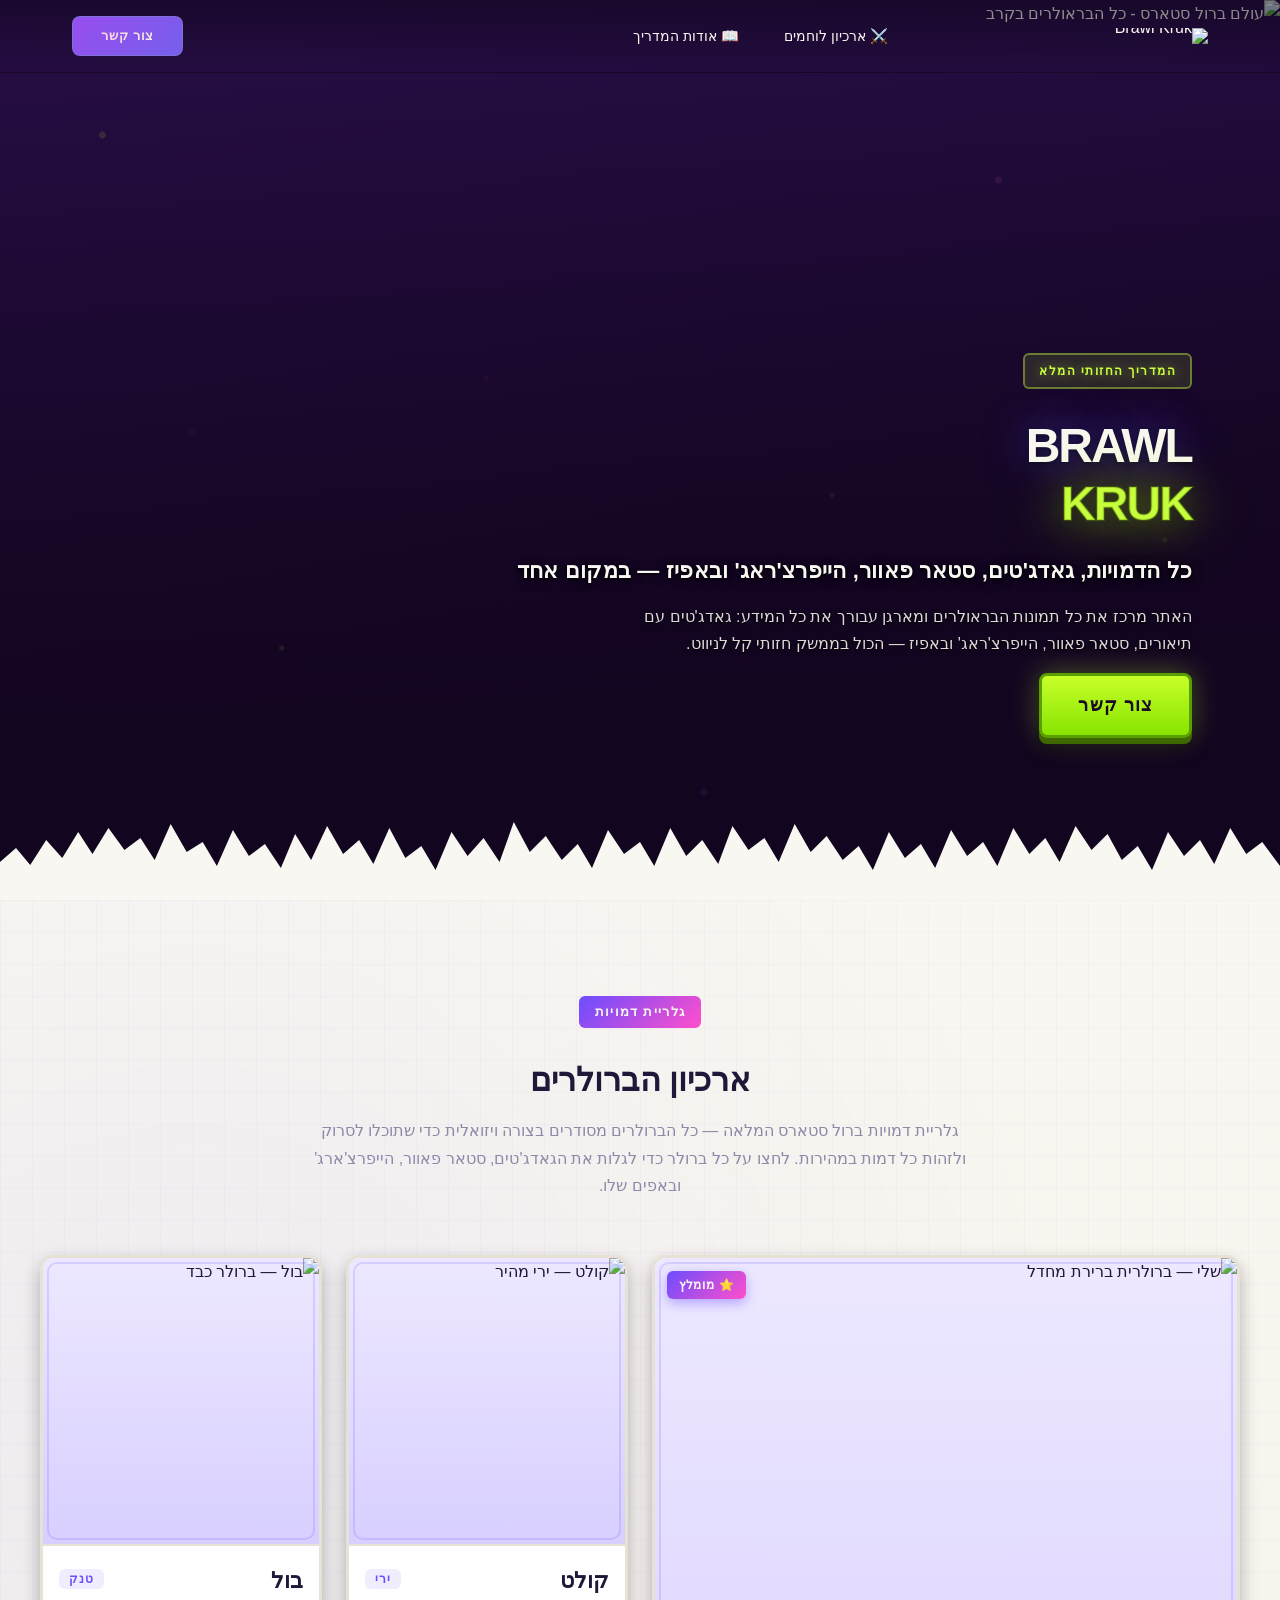
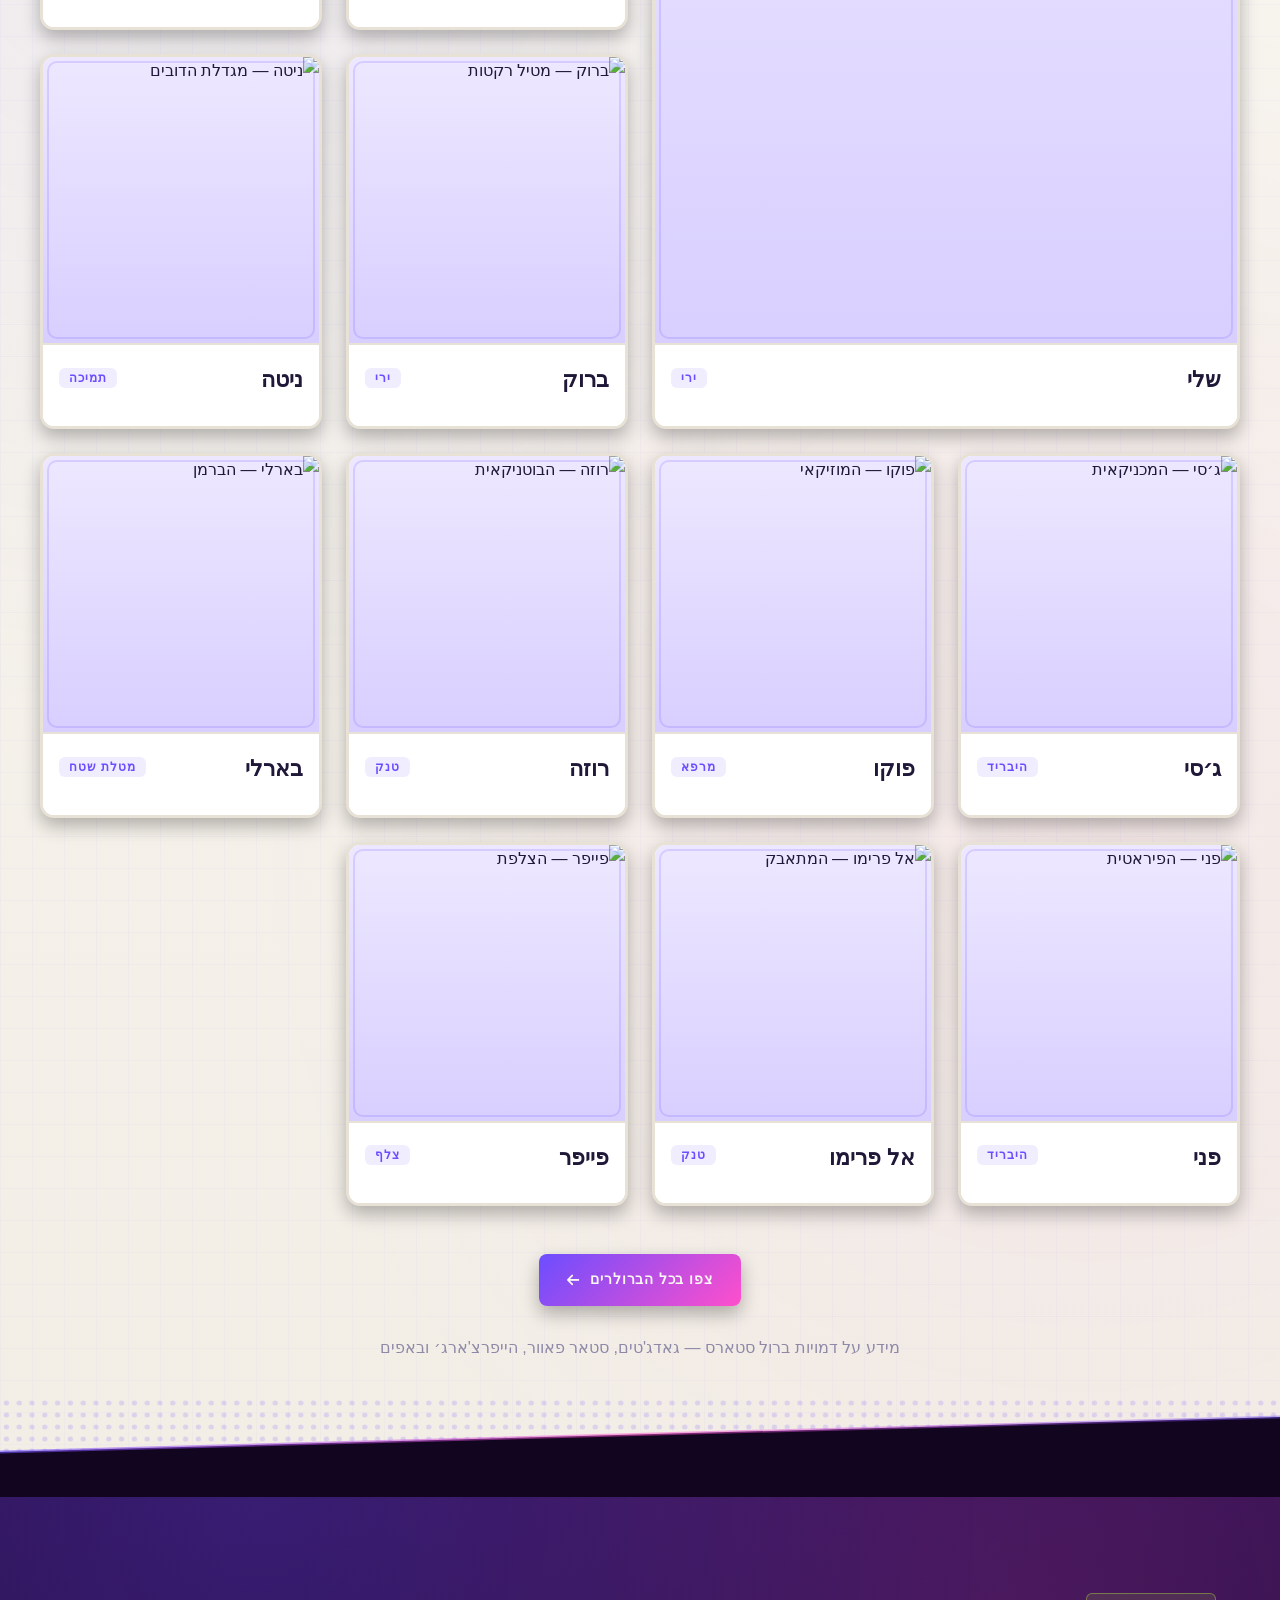
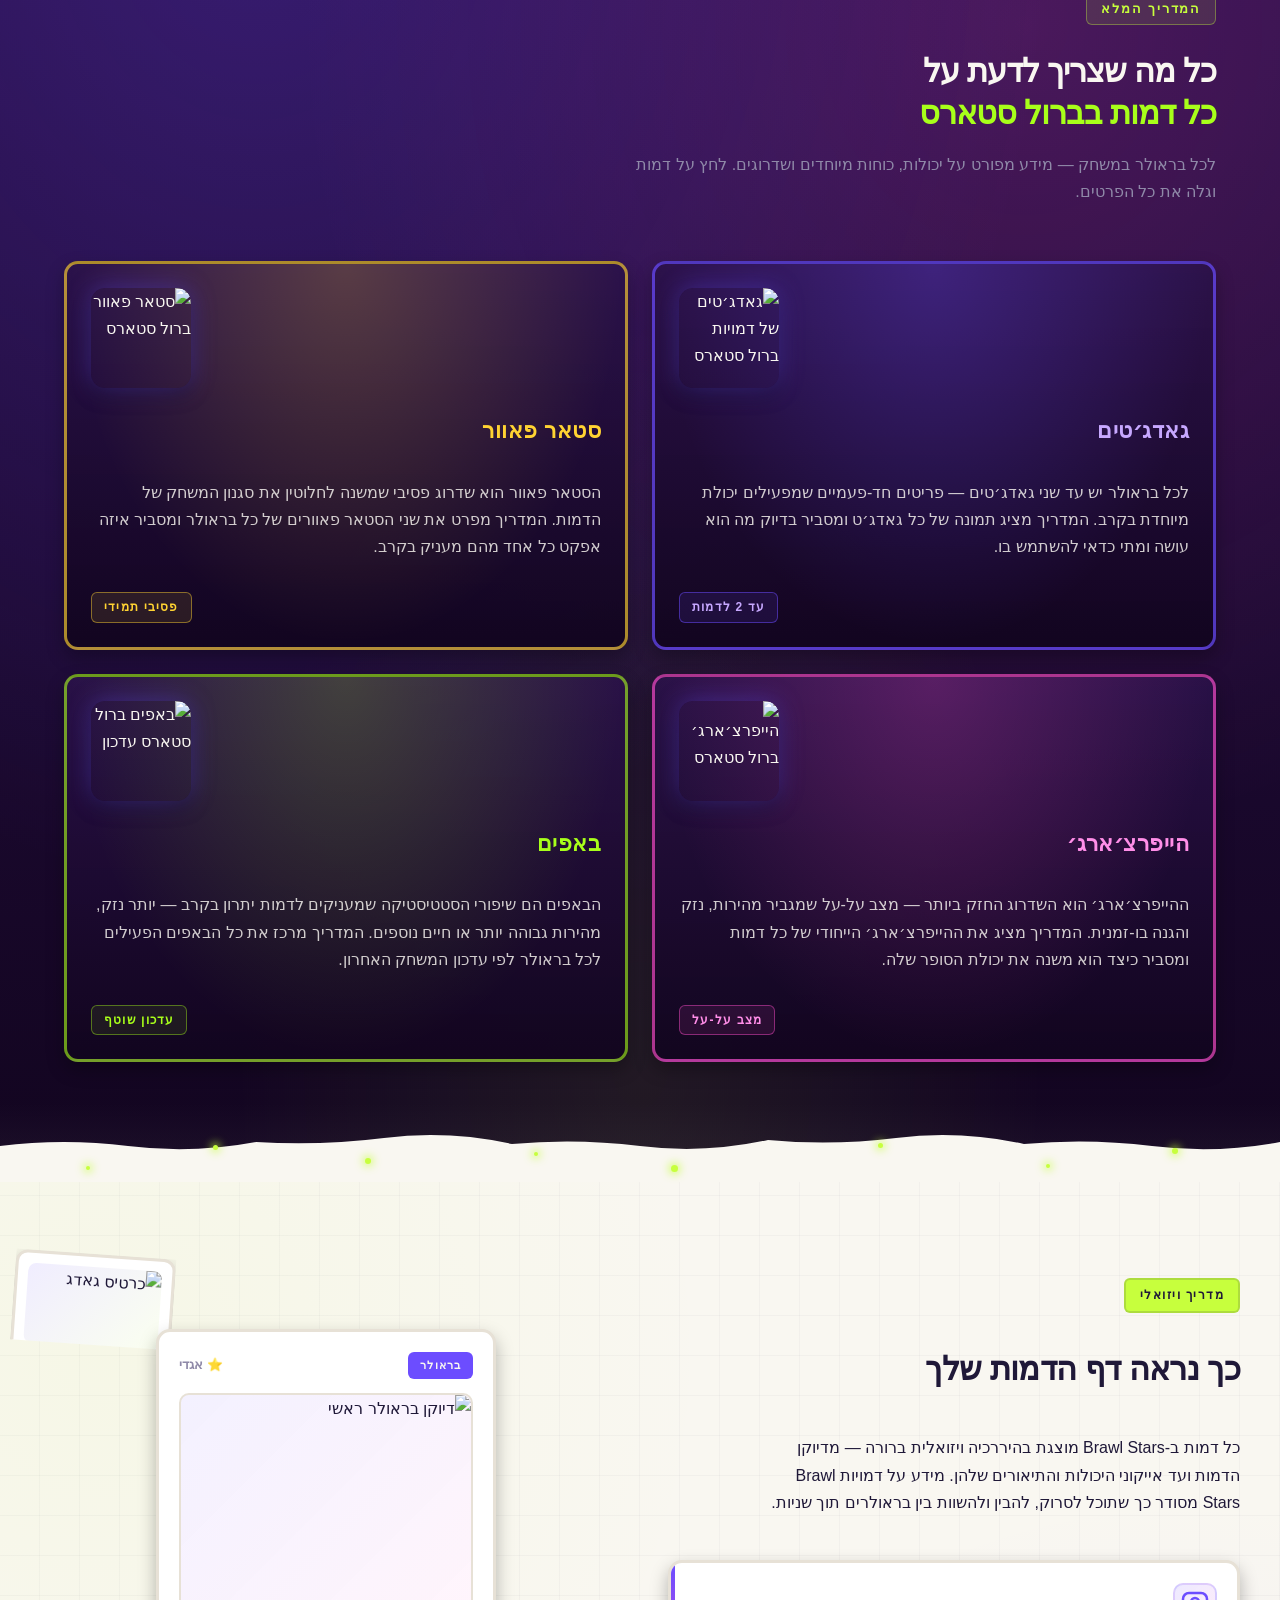
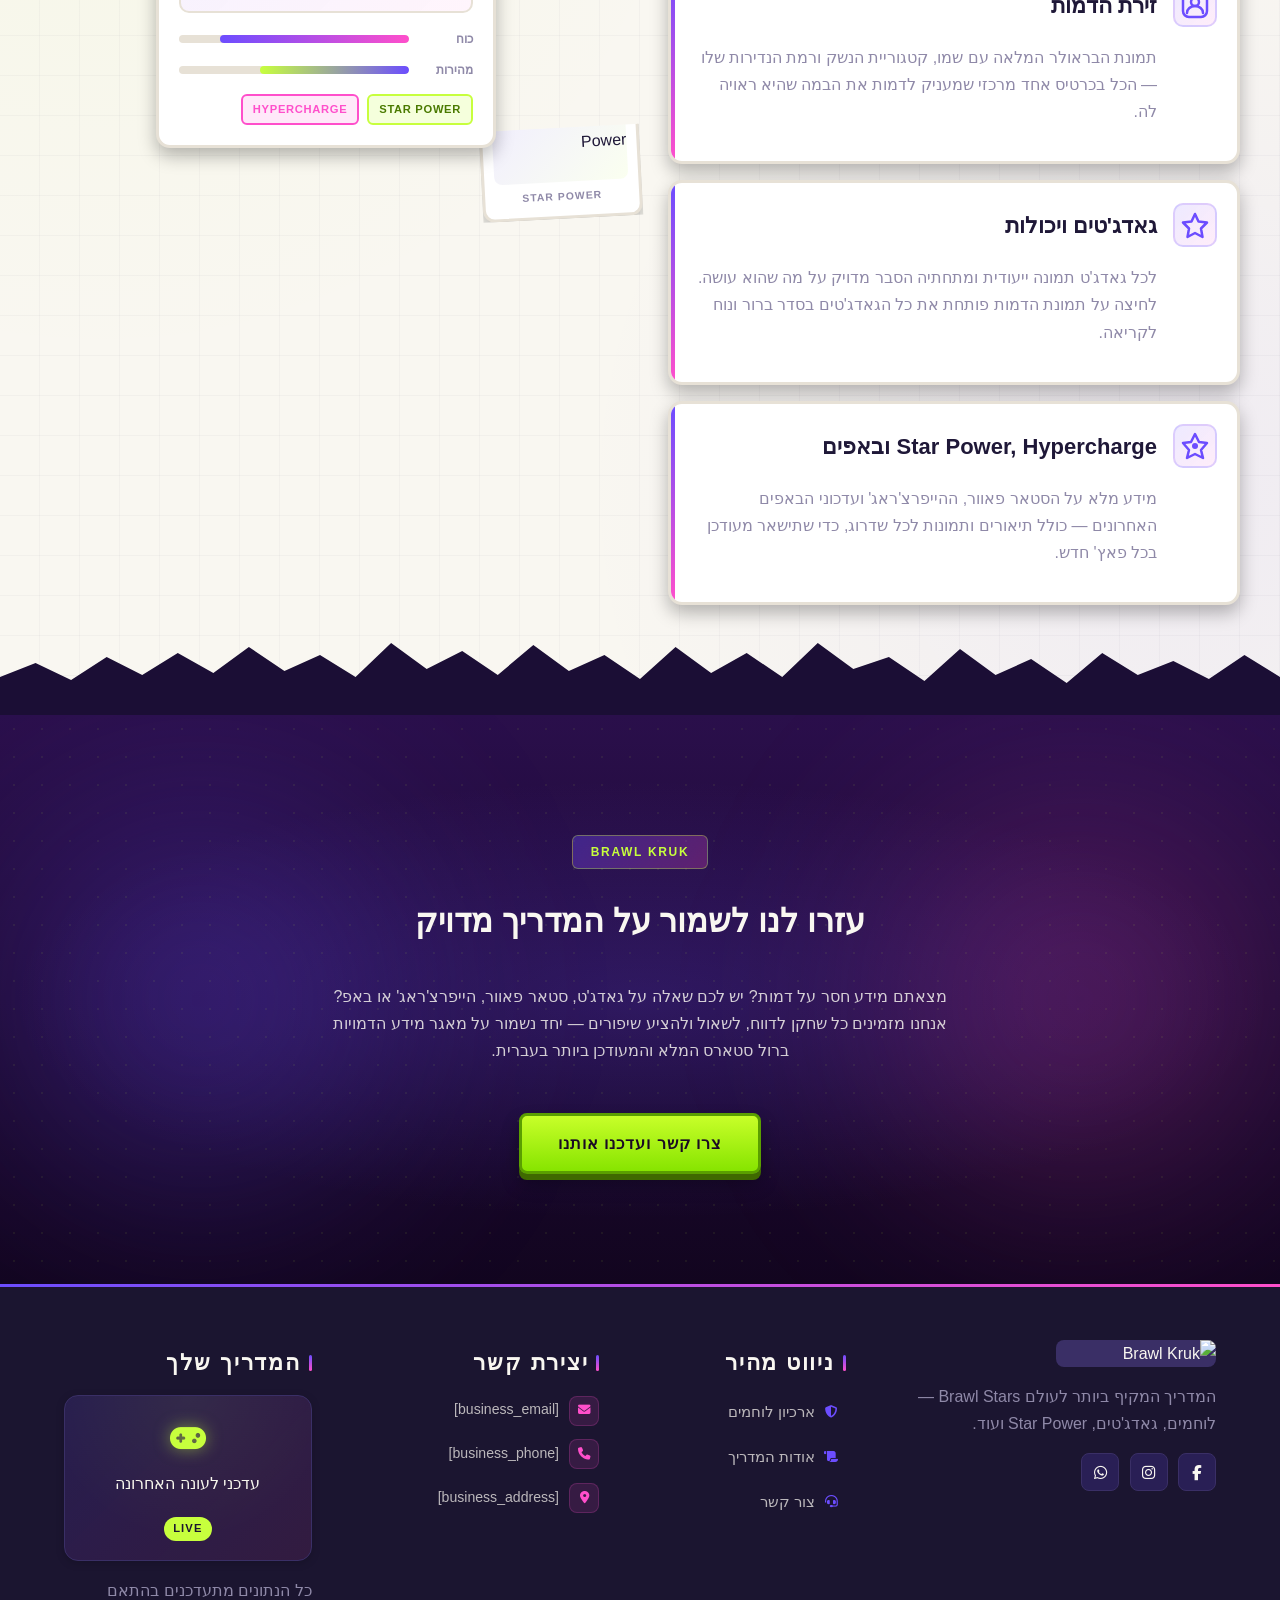
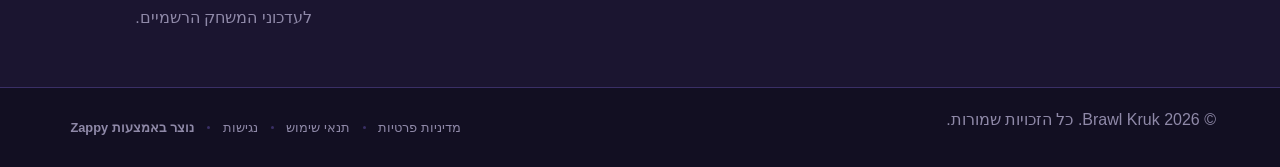
==== commit af15b3ec: "Incremental sync: 1 page(s) — update_image" ====
--- a/index.html
+++ b/index.html
@@ -219,13 +219,16 @@
 </script>
 <!-- End Zappy Analytics -->
     <meta property="og:title" content="מידע על דמויות ברול סטארס — Brawl Kruk">
-  <meta property="og:description" content="ברוכים הבאים למדריך הוויזואלי המלא לברול סטארס! מידע על דמויות ברול סטארס, גאדג'טים, סטאר פאוור והייפרצ'ארג' — הכל במקום אחד. היכנס עכשיו!">
-  <meta property="og:type" content="website">
+    <meta property="og:description" content="ברוכים הבאים למדריך הוויזואלי המלא לברול סטארס! מידע על דמויות ברול סטארס, גאדג&#39;טים, סטאר פאוור והייפרצ&#39;ארג&#39; — הכל במקום אחד. היכנס עכשיו!">
+    <meta name="twitter:card" content="summary_large_image">
+    <meta name="twitter:title" content="מידע על דמויות ברול סטארס — Brawl Kruk">
+    <meta name="twitter:description" content="ברוכים הבאים למדריך הוויזואלי המלא לברול סטארס! מידע על דמויות ברול סטארס, גאדג&#39;טים, סטאר פאוור והייפרצ&#39;ארג&#39; — הכל במקום אחד. היכנס עכשיו!">
+    <meta property="og:type" content="website">
   <meta property="og:locale" content="he_IL">
   
-  <meta name="twitter:card" content="summary_large_image">
-  <meta name="twitter:title" content="מידע על דמויות ברול סטארס — Brawl Kruk">
-  <meta name="twitter:description" content="ברוכים הבאים למדריך הוויזואלי המלא לברול סטארס! מידע על דמויות ברול סטארס, גאדג'טים, סטאר פאוור והייפרצ'ארג' — הכל במקום אחד. היכנס עכשיו!">
+  
+  
+  
   
   <link rel="stylesheet" href="https://cdnjs.cloudflare.com/ajax/libs/font-awesome/6.4.0/css/all.min.css">
 
@@ -255,6 +258,9 @@
       /* Submenu item styling */
       .sub-menu li { list-style: none; margin: 0; padding: 0; }
       .sub-menu a { display: block !important; padding: 10px 16px !important; color: var(--text-dark, #333) !important; font-weight: 500; text-decoration: none; white-space: nowrap; transition: background-color 0.2s; }
+      .sub-menu .zappy-nav-child > a { padding-left: 28px !important; font-size: 0.9em !important; opacity: 0.85 !important; }
+      [dir="rtl"] .sub-menu .zappy-nav-child > a, html[lang="he"] .sub-menu .zappy-nav-child > a, html[lang="ar"] .sub-menu .zappy-nav-child > a { padding-left: 10px !important; padding-right: 28px !important; }
+      .sub-menu .zappy-nav-parent > a { font-weight: 600 !important; }
       .sub-menu a:hover { background-color: #f5f5f5; }
       /* RTL (Hebrew/Arabic) dropdown positioning */
       [dir="rtl"] .nav-menu .sub-menu, [dir="rtl"] nav .sub-menu, [dir="rtl"] .navbar .sub-menu, html[lang="he"] .nav-menu .sub-menu, html[lang="he"] nav .sub-menu, html[lang="he"] .navbar .sub-menu, html[lang="ar"] .nav-menu .sub-menu, html[lang="ar"] nav .sub-menu, html[lang="ar"] .navbar .sub-menu { left: auto !important; right: 0 !important; }
@@ -268,7 +274,7 @@
       /* ========== MOBILE SUBMENU STYLES ========== */
       @media (max-width: 768px) {
         .nav-menu .sub-menu, nav .sub-menu, .navbar .sub-menu, #navMenu .sub-menu { position: static !important; transform: none !important; box-shadow: none !important; background: transparent !important; max-height: 0; overflow: hidden; opacity: 0; visibility: hidden; transition: max-height 0.3s ease, opacity 0.3s ease; padding: 0 !important; border-radius: 0 !important; }
-        .sub-menu.mobile-expanded { max-height: 60vh !important; overflow-y: auto !important; opacity: 1 !important; visibility: visible !important; padding: 8px 0 8px 16px !important; }
+        .navbar .sub-menu.mobile-expanded, .nav-menu .sub-menu.mobile-expanded, #navMenu .sub-menu.mobile-expanded { max-height: none !important; overflow-y: visible !important; opacity: 1 !important; visibility: visible !important; padding: 8px 0 8px 16px !important; }
         [dir="rtl"] .sub-menu.mobile-expanded, html[lang="he"] .sub-menu.mobile-expanded { padding: 8px 16px 8px 0 !important; }
         /* Disable hover behavior on mobile */
         .nav-menu li:hover > .sub-menu, nav li:hover > .sub-menu, .navbar li:hover > .sub-menu, #navMenu li:hover > .sub-menu { opacity: 0; visibility: hidden; pointer-events: none; }
@@ -281,7 +287,11 @@
         .mobile-submenu-toggle { display: flex !important; align-items: center !important; justify-content: center !important; width: 44px !important; height: auto !important; background: transparent !important; border: none !important; cursor: pointer !important; color: var(--text-light) !important; position: static !important; flex-shrink: 0 !important; align-self: stretch !important; z-index: 2 !important; padding: 0 !important; margin: 0 !important; }
         .mobile-submenu-toggle::after { content: '' !important; width: 0 !important; height: 0 !important; border-left: 6px solid transparent !important; border-right: 6px solid transparent !important; border-top: 7px solid currentColor !important; transition: transform 0.3s ease !important; }
         .mobile-submenu-toggle.expanded::after { transform: rotate(180deg) !important; }
-        .sub-menu a { padding: 10px 0 !important; display: block !important; color: var(--text-light) !important; }
+        .sub-menu a { padding: 10px 0 !important; display: block !important; color: var(--text-light) !important; white-space: normal !important; }
+        .sub-menu .zappy-nav-child > a { padding-left: 28px !important; font-size: 0.9em !important; opacity: 0.85 !important; }
+        [dir="rtl"] .sub-menu .zappy-nav-child > a, html[lang="he"] .sub-menu .zappy-nav-child > a, html[lang="ar"] .sub-menu .zappy-nav-child > a { padding-left: 0 !important; padding-right: 28px !important; }
+        .sub-menu .zappy-nav-parent > a { font-weight: 600 !important; }
+        .nav-menu.active, #navMenu.active { max-width: 100vw !important; overflow-x: hidden !important; box-sizing: border-box !important; }
         .navbar .sub-menu li a, nav.navbar .sub-menu li a, .zappy-products-dropdown .sub-menu a { color: var(--text-light) !important; }
       }
       @media (min-width: 769px) { .mobile-submenu-toggle { display: none !important; } }
@@ -816,152 +826,152 @@
   </div>
 </section>
 
-<section class="index-gallery-section" dir="rtl" data-layout-spec="בית-gallery">
+<section class="index-gallery-section" dir="rtl" data-layout-spec="בית-gallery" id="index-gallery-section">
   <!-- Map-grid texture overlay -->
   <div class="index-gallery-texture" aria-hidden="true"></div>
 
   <!-- Section intro -->
   <div class="index-gallery-container">
     <div class="index-gallery-intro">
-      <span class="index-gallery-label">גלריית דמויות</span>
-      <h2 class="index-gallery-heading">ארכיון הברולרים</h2>
+      <p class="zappy-editable"><span class="index-gallery-label">גלריית דמויות</span>
+      </p><h2 class="index-gallery-heading">ארכיון הברולרים</h2>
       <p class="index-gallery-desc">גלריית דמויות ברול סטארס המלאה — כל הברולרים מסודרים בצורה ויזואלית כדי שתוכלו לסרוק ולזהות כל דמות במהירות. לחצו על כל ברולר כדי לגלות את הגאדג'טים, סטאר פאוור, הייפרצ'ארג' ובאפים שלו.</p>
     </div>
 
     <!-- Brawler grid -->
-    <div class="index-gallery-grid">
+    <div class="index-gallery-grid zappy-preserve-css-grid" id="zappy-auto-grid-1776422148399-0ptrto" data-zappy-auto-grid="true" data-original-item-width="588" data-original-gap="24px" style="display: grid; --zappy-grid-cols: repeat(4, minmax(0, 1fr)); grid-template-columns: repeat(4, minmax(0, 1fr)); align-items: stretch !important;" data-zappy-explicit-columns="true">
 
       <!-- Featured tile (larger, first row end side) -->
-      <article class="index-gallery-tile index-gallery-tile--featured">
+      <article class="index-gallery-tile index-gallery-tile--featured" data-grid-item-index="0">
         <div class="index-gallery-tile-frame">
-          <img data-placeholder="index-gallery-image-1" data-context="Brawl Stars character portrait — Shelly the iconic default brawler, dynamic pose, vibrant cartoon style, purple and gold color scheme, shotgun visible, sticker-style framing with bold outline, collectible card aesthetic" width="600" height="400" src="/assets/site-index-gallery-image-1.webp" alt="שלי — ברולרית ברירת מחדל">
+          <a data-zappy-click-action="link" href="#" target="_blank" rel="noopener noreferrer" style="text-decoration: none; color: inherit; display: contents;"><div data-zappy-zoom-wrapper="true" data-element-id="img-1776422148382-o8lc9zp7v" data-element-type="image" data-zappy-zoom-wrapper-width="599px" data-zappy-zoom-wrapper-height="685px" data-zappy-zoom-wrapper-width-mode="px" data-zappy-zoom-clip="true" data-zappy-wrapper-margins-applied="true" style="position: relative !important; overflow: hidden !important; width: 599px !important; max-width: 100% !important; margin-left: auto !important; margin-right: auto !important; height: 685px !important; display: block !important; cursor: pointer;" data-zappy-click-action="link"><img data-placeholder="index-gallery-image-1" data-context="Brawl Stars character portrait — Shelly the iconic default brawler, dynamic pose, vibrant cartoon style, purple and gold color scheme, shotgun visible, sticker-style framing with bold outline, collectible card aesthetic" width="600" height="400" src="/assets/site-index-gallery-image-1.webp" alt="שלי — ברולרית ברירת מחדל" data-element-type="image" data-element-id="img-1776422148382-o8lc9zp7v" style="object-position: 50% 50% !important; display: block; margin-top: 0px !important; margin-bottom: 0px !important; left: -33.7232% !important; top: -0.69% !important; width: 162.45% !important; height: 103% !important; max-width: none !important; max-height: none !important; object-fit: cover !important;" data-zappy-zoom="1.03" data-zappy-object-position="50% 50%" data-zappy-click-action="link"></div></a>
           <div class="index-gallery-tile-overlay">
             <span class="index-gallery-tile-badge">⭐ מומלץ</span>
           </div>
         </div>
         <div class="index-gallery-tile-info">
           <h3 class="index-gallery-tile-name">שלי</h3>
-          <span class="index-gallery-tile-role">ירי</span>
-        </div>
+          <p class="zappy-editable"><span class="index-gallery-tile-role">ירי</span>
+        </p></div>
       </article>
 
       <!-- Regular tiles -->
-      <article class="index-gallery-tile">
+      <article class="index-gallery-tile" data-grid-item-index="1">
         <div class="index-gallery-tile-frame">
-          <img data-placeholder="index-gallery-image-2" data-context="Brawl Stars character portrait — Colt the sharpshooter brawler, cowboy hat, dual pistols, confident stance, vibrant cartoon illustration, sticker-style with thick outline border, collectible card feel" width="400" height="400" src="/assets/site-index-gallery-image-2.webp" alt="קולט — ירי מהיר">
+          <img data-placeholder="index-gallery-image-2" data-context="Brawl Stars character portrait — Colt the sharpshooter brawler, cowboy hat, dual pistols, confident stance, vibrant cartoon illustration, sticker-style with thick outline border, collectible card feel" width="400" height="400" src="/assets/site-index-gallery-image-2.webp" alt="קולט — ירי מהיר" data-element-type="image" data-element-id="img-1776422148382-gjcvce7lq" style="">
         </div>
         <div class="index-gallery-tile-info">
           <h3 class="index-gallery-tile-name">קולט</h3>
-          <span class="index-gallery-tile-role">ירי</span>
-        </div>
+          <p class="zappy-editable"><span class="index-gallery-tile-role">ירי</span>
+        </p></div>
       </article>
 
-      <article class="index-gallery-tile">
+      <article class="index-gallery-tile" data-grid-item-index="2">
         <div class="index-gallery-tile-frame">
-          <img data-placeholder="index-gallery-image-3" data-context="Brawl Stars character portrait — Bull the heavy brawler, massive muscular figure, red bandana, shotgun, aggressive cartoon style, sticker-style thick outline, bold collectible card design" width="400" height="400" src="/assets/site-index-gallery-image-3.webp" alt="בול — ברולר כבד">
+          <img data-placeholder="index-gallery-image-3" data-context="Brawl Stars character portrait — Bull the heavy brawler, massive muscular figure, red bandana, shotgun, aggressive cartoon style, sticker-style thick outline, bold collectible card design" width="400" height="400" src="/assets/site-index-gallery-image-3.webp" alt="בול — ברולר כבד" data-element-type="image" data-element-id="img-1776422148382-jkigraguk" style="">
         </div>
         <div class="index-gallery-tile-info">
           <h3 class="index-gallery-tile-name">בול</h3>
-          <span class="index-gallery-tile-role">טנק</span>
-        </div>
+          <p class="zappy-editable"><span class="index-gallery-tile-role">טנק</span>
+        </p></div>
       </article>
 
-      <article class="index-gallery-tile">
+      <article class="index-gallery-tile" data-grid-item-index="3">
         <div class="index-gallery-tile-frame">
-          <img data-placeholder="index-gallery-image-4" data-context="Brawl Stars character portrait — Brock the rocket-launcher brawler, spiky hair, military outfit, large rocket launcher, dynamic cartoon illustration, sticker-style with thick border outline, collectible portrait card" width="400" height="400" src="/assets/site-index-gallery-image-4.webp" alt="ברוק — מטיל רקטות">
+          <img data-placeholder="index-gallery-image-4" data-context="Brawl Stars character portrait — Brock the rocket-launcher brawler, spiky hair, military outfit, large rocket launcher, dynamic cartoon illustration, sticker-style with thick border outline, collectible portrait card" width="400" height="400" src="/assets/site-index-gallery-image-4.webp" alt="ברוק — מטיל רקטות" data-element-type="image" data-element-id="img-1776422148382-o1sp1o6ju" style="">
         </div>
         <div class="index-gallery-tile-info">
           <h3 class="index-gallery-tile-name">ברוק</h3>
-          <span class="index-gallery-tile-role">ירי</span>
-        </div>
+          <p class="zappy-editable"><span class="index-gallery-tile-role">ירי</span>
+        </p></div>
       </article>
 
-      <article class="index-gallery-tile">
+      <article class="index-gallery-tile" data-grid-item-index="4">
         <div class="index-gallery-tile-frame">
-          <img data-placeholder="index-gallery-image-5" data-context="Brawl Stars character portrait — Nita the bear brawler, young girl with bear companion, tribal outfit, energetic cartoon style, sticker-style with thick outline border, collectible card aesthetic" width="400" height="400" src="/assets/site-index-gallery-image-5.webp" alt="ניטה — מגדלת הדובים">
+          <img data-placeholder="index-gallery-image-5" data-context="Brawl Stars character portrait — Nita the bear brawler, young girl with bear companion, tribal outfit, energetic cartoon style, sticker-style with thick outline border, collectible card aesthetic" width="400" height="400" src="/assets/site-index-gallery-image-5.webp" alt="ניטה — מגדלת הדובים" data-element-type="image" data-element-id="img-1776422148382-iroujs21g" style="">
         </div>
         <div class="index-gallery-tile-info">
           <h3 class="index-gallery-tile-name">ניטה</h3>
-          <span class="index-gallery-tile-role">תמיכה</span>
-        </div>
+          <p class="zappy-editable"><span class="index-gallery-tile-role">תמיכה</span>
+        </p></div>
       </article>
 
-      <article class="index-gallery-tile">
+      <article class="index-gallery-tile" data-grid-item-index="5">
         <div class="index-gallery-tile-frame">
-          <img data-placeholder="index-gallery-image-6" data-context="Brawl Stars character portrait — Jessie the mechanic brawler, young girl with turret gadget, goggles, toolbelt, bright cartoon illustration, sticker-style thick outline, collectible card design" width="400" height="400" src="/assets/site-index-gallery-image-6.webp" alt="ג׳סי — המכניקאית">
+          <img data-placeholder="index-gallery-image-6" data-context="Brawl Stars character portrait — Jessie the mechanic brawler, young girl with turret gadget, goggles, toolbelt, bright cartoon illustration, sticker-style thick outline, collectible card design" width="400" height="400" src="/assets/site-index-gallery-image-6.webp" alt="ג׳סי — המכניקאית" data-element-type="image" data-element-id="img-1776422148382-ay0w2j5jx" style="">
         </div>
         <div class="index-gallery-tile-info">
           <h3 class="index-gallery-tile-name">ג׳סי</h3>
-          <span class="index-gallery-tile-role">היבריד</span>
-        </div>
+          <p class="zappy-editable"><span class="index-gallery-tile-role">היבריד</span>
+        </p></div>
       </article>
 
-      <article class="index-gallery-tile">
+      <article class="index-gallery-tile" data-grid-item-index="6">
         <div class="index-gallery-tile-frame">
-          <img data-placeholder="index-gallery-image-7" data-context="Brawl Stars character portrait — Poco the musician brawler, skeleton with guitar, mariachi outfit, cheerful expression, vibrant cartoon style, sticker-style with thick outline, collectible card aesthetic" width="400" height="400" src="/assets/site-index-gallery-image-7.webp" alt="פוקו — המוזיקאי">
+          <img data-placeholder="index-gallery-image-7" data-context="Brawl Stars character portrait — Poco the musician brawler, skeleton with guitar, mariachi outfit, cheerful expression, vibrant cartoon style, sticker-style with thick outline, collectible card aesthetic" width="400" height="400" src="/assets/site-index-gallery-image-7.webp" alt="פוקו — המוזיקאי" data-element-type="image" data-element-id="img-1776422148382-sa4a0fur9" style="">
         </div>
         <div class="index-gallery-tile-info">
           <h3 class="index-gallery-tile-name">פוקו</h3>
-          <span class="index-gallery-tile-role">מרפא</span>
-        </div>
+          <p class="zappy-editable"><span class="index-gallery-tile-role">מרפא</span>
+        </p></div>
       </article>
 
-      <article class="index-gallery-tile">
+      <article class="index-gallery-tile" data-grid-item-index="7">
         <div class="index-gallery-tile-frame">
-          <img data-placeholder="index-gallery-image-8" data-context="Brawl Stars character portrait — Rosa the botanist brawler, strong woman with plant vines, green outfit, determined expression, vibrant cartoon illustration, sticker-style thick outline border, collectible portrait" width="400" height="400" src="/assets/site-index-gallery-image-8.webp" alt="רוזה — הבוטניקאית">
+          <img data-placeholder="index-gallery-image-8" data-context="Brawl Stars character portrait — Rosa the botanist brawler, strong woman with plant vines, green outfit, determined expression, vibrant cartoon illustration, sticker-style thick outline border, collectible portrait" width="400" height="400" src="/assets/site-index-gallery-image-8.webp" alt="רוזה — הבוטניקאית" data-element-type="image" data-element-id="img-1776422148382-n67kf2s1s" style="">
         </div>
         <div class="index-gallery-tile-info">
           <h3 class="index-gallery-tile-name">רוזה</h3>
-          <span class="index-gallery-tile-role">טנק</span>
-        </div>
+          <p class="zappy-editable"><span class="index-gallery-tile-role">טנק</span>
+        </p></div>
       </article>
 
-      <article class="index-gallery-tile">
+      <article class="index-gallery-tile" data-grid-item-index="8">
         <div class="index-gallery-tile-frame">
-          <img data-placeholder="index-gallery-image-9" data-context="Brawl Stars character portrait — Barley the bartender brawler, old man with bottles, apron, throwing molotov cocktails, cartoon style, sticker-style with thick outline, collectible card design" width="400" height="400" src="/assets/site-index-gallery-image-9.webp" alt="בארלי — הברמן">
+          <img data-placeholder="index-gallery-image-9" data-context="Brawl Stars character portrait — Barley the bartender brawler, old man with bottles, apron, throwing molotov cocktails, cartoon style, sticker-style with thick outline, collectible card design" width="400" height="400" src="/assets/site-index-gallery-image-9.webp" alt="בארלי — הברמן" data-element-type="image" data-element-id="img-1776422148382-l7rgygnlv" style="">
         </div>
         <div class="index-gallery-tile-info">
           <h3 class="index-gallery-tile-name">בארלי</h3>
-          <span class="index-gallery-tile-role">מטלת שטח</span>
-        </div>
+          <p class="zappy-editable"><span class="index-gallery-tile-role">מטלת שטח</span>
+        </p></div>
       </article>
 
-      <article class="index-gallery-tile">
+      <article class="index-gallery-tile" data-grid-item-index="9">
         <div class="index-gallery-tile-frame">
-          <img data-placeholder="index-gallery-image-10" data-context="Brawl Stars character portrait — Penny the pirate brawler, girl with captain hat, cannon, pirate outfit, adventurous cartoon illustration, sticker-style thick outline border, collectible portrait card" width="400" height="400" src="/assets/site-index-gallery-image-10.webp" alt="פני — הפיראטית">
+          <img data-placeholder="index-gallery-image-10" data-context="Brawl Stars character portrait — Penny the pirate brawler, girl with captain hat, cannon, pirate outfit, adventurous cartoon illustration, sticker-style thick outline border, collectible portrait card" width="400" height="400" src="/assets/site-index-gallery-image-10.webp" alt="פני — הפיראטית" data-element-type="image" data-element-id="img-1776422148382-vd2k7ef1p" style="">
         </div>
         <div class="index-gallery-tile-info">
           <h3 class="index-gallery-tile-name">פני</h3>
-          <span class="index-gallery-tile-role">היבריד</span>
-        </div>
+          <p class="zappy-editable"><span class="index-gallery-tile-role">היבריד</span>
+        </p></div>
       </article>
 
-      <article class="index-gallery-tile">
+      <article class="index-gallery-tile" data-grid-item-index="10">
         <div class="index-gallery-tile-frame">
-          <img data-placeholder="index-gallery-image-11" data-context="Brawl Stars character portrait — El Primo the wrestler brawler, large luchador wrestler, mask, muscular body, dramatic pose, vibrant cartoon style, sticker-style with thick outline, collectible card aesthetic" width="400" height="400" src="/assets/site-index-gallery-image-11.webp" alt="אל פרימו — המתאבק">
+          <img data-placeholder="index-gallery-image-11" data-context="Brawl Stars character portrait — El Primo the wrestler brawler, large luchador wrestler, mask, muscular body, dramatic pose, vibrant cartoon style, sticker-style with thick outline, collectible card aesthetic" width="400" height="400" src="/assets/site-index-gallery-image-11.webp" alt="אל פרימו — המתאבק" data-element-type="image" data-element-id="img-1776422148382-sd44akssw" style="">
         </div>
         <div class="index-gallery-tile-info">
           <h3 class="index-gallery-tile-name">אל פרימו</h3>
-          <span class="index-gallery-tile-role">טנק</span>
-        </div>
+          <p class="zappy-editable"><span class="index-gallery-tile-role">טנק</span>
+        </p></div>
       </article>
 
-      <article class="index-gallery-tile">
+      <article class="index-gallery-tile" data-grid-item-index="11">
         <div class="index-gallery-tile-frame">
-          <img data-placeholder="index-gallery-image-12" data-context="Brawl Stars character portrait — Piper the sniper brawler, elegant girl with parasol and sniper rifle, pink dress, stylish pose, vibrant cartoon illustration, sticker-style thick outline border, collectible portrait" width="400" height="400" src="/assets/site-index-gallery-image-12.webp" alt="פייפר — הצלפת">
+          <img data-placeholder="index-gallery-image-12" data-context="Brawl Stars character portrait — Piper the sniper brawler, elegant girl with parasol and sniper rifle, pink dress, stylish pose, vibrant cartoon illustration, sticker-style thick outline border, collectible portrait" width="400" height="400" src="/assets/site-index-gallery-image-12.webp" alt="פייפר — הצלפת" data-element-type="image" data-element-id="img-1776422148382-izowr06jt" style="">
         </div>
         <div class="index-gallery-tile-info">
           <h3 class="index-gallery-tile-name">פייפר</h3>
-          <span class="index-gallery-tile-role">צלף</span>
-        </div>
+          <p class="zappy-editable"><span class="index-gallery-tile-role">צלף</span>
+        </p></div>
       </article>
 
     </div><!-- /grid -->
 
     <!-- CTA -->
     <div class="index-gallery-cta">
-      <a href="/brawlers" class="index-gallery-btn">צפו בכל הברולרים <i class="fa-solid fa-arrow-left"></i></a>
-      <p class="index-gallery-cta-note">מידע על דמויות ברול סטארס — גאדג'טים, סטאר פאוור, הייפרצ'ארג׳ ובאפים</p>
+      <p class="zappy-editable"><a href="/brawlers" class="index-gallery-btn" data-element-type="button" data-element-id="btn-1776422148376-9aqah6eij" data-native-element="true">צפו בכל הברולרים <i class="fa-solid fa-arrow-left"></i></a>
+      </p><p class="index-gallery-cta-note">מידע על דמויות ברול סטארס — גאדג'טים, סטאר פאוור, הייפרצ'ארג׳ ובאפים</p>
     </div>
   </div>
 
@@ -1455,5 +1465,147 @@
       window.addEventListener('resize', function() { clearTimeout(window._mlrt); window._mlrt = setTimeout(initMobileLangMenu, 250); });
     })();
     </script>
+
+    <script>
+    (function(){
+      var _applied=false;
+      function _isHeroBg(w){var img=w.querySelector('img');if(img&&(img.getAttribute('data-hero-bg')==='true'||img.getAttribute('data-hero-background')==='true'))return true;var p=(w.style.position||'').replace(/\s*!important\s*/g,'').trim();var ww=(w.style.width||'').replace(/\s*!important\s*/g,'').trim();var hh=(w.style.height||'').replace(/\s*!important\s*/g,'').trim();return p==='absolute'&&ww==='100%'&&hh==='100%';}
+      function fixDesktopWrappers(){
+        // No-op: desktop wrapper restoration is handled by ZAPPY_PUBLISHED_ZOOM_WRAPPER_RUNTIME
+        // in script.js (restoreWrapperDimensions). The old inflation logic here was expanding
+        // small wrappers (e.g. 139px logo wrappers) to their parent width, conflicting with
+        // the correct stored dimensions.
+      }
+      function _parsePos(s){var x=50,y=50;try{var m=(s||'').match(/(-?d+(?:.d+)?)%s+(-?d+(?:.d+)?)%/);if(m){x=parseFloat(m[1]);y=parseFloat(m[2]);}}catch(e){}if(!isFinite(x))x=50;if(!isFinite(y))y=50;return{x:Math.max(0,Math.min(100,x)),y:Math.max(0,Math.min(100,y))};}
+      function _coverPct(iA,cA){if(!isFinite(iA)||iA<=0||!isFinite(cA)||cA<=0)return{w:100,h:100};if(iA>=cA)return{w:(iA/cA)*100,h:100};return{w:100,h:(cA/iA)*100};}
+      function applyMobile(){
+        if(_applied)return;_applied=true;
+        document.querySelectorAll('[data-zappy-zoom-wrapper="true"]').forEach(function(w){
+          var cw=w.style.getPropertyValue('width');
+          if(!cw||cw==='100%')return;
+          if(!w._zappyDesktop)w._zappyDesktop={wStyle:w.getAttribute('style')};
+          var img=w.querySelector('img');
+          if(!img)return;
+          if(!img._zappyDesktop)img._zappyDesktop={src:img.getAttribute('src'),style:img.getAttribute('style')};
+          var mobileZoomStr=img.getAttribute('data-zappy-mobile-zoom');
+          var mobileZoom=parseFloat(mobileZoomStr);
+          var mobileSrc=img.getAttribute('data-zappy-mobile-src');
+          var mobilePos=img.getAttribute('data-zappy-mobile-object-position');
+          var hasMobileOverrides=mobilePos||mobileZoomStr;
+          var parentOvf=w.parentElement?((w.parentElement.style.overflow||'')+(window.getComputedStyle(w.parentElement).overflow||'')).trim():'';
+          var inConstrainedParent=parentOvf.indexOf('hidden')!==-1||parentOvf.indexOf('clip')!==-1;
+          if(inConstrainedParent){
+            w.style.setProperty('max-width','100%','important');
+          }else{
+            w.style.setProperty('width','100%','important');
+            w.style.setProperty('max-width','100%','important');
+          }
+          if(mobileSrc)img.src=mobileSrc;
+          if(hasMobileOverrides){
+            var effZoom=(isFinite(mobileZoom)&&mobileZoom>0)?mobileZoom:(parseFloat(img.getAttribute('data-zappy-zoom'))||1);
+            var effPos=mobilePos||'50% 50%';
+            w.style.setProperty('overflow','hidden','important');
+            w.style.setProperty('position','relative','important');
+            w.style.setProperty('width','100%','important');
+            w.style.setProperty('max-width','100%','important');
+            var _sW=parseFloat(w.getAttribute('data-zappy-zoom-wrapper-width'))||0;
+            var _sH=parseFloat(w.getAttribute('data-zappy-zoom-wrapper-height'))||0;
+            if(_sW>0&&_sH>0){w.style.setProperty('aspect-ratio',_sW+'/'+_sH,'important');w.style.setProperty('height','auto','important');}
+            function _applyZoomCrop(_img,_w,_ePos,_eZoom){
+              var rect=_w.getBoundingClientRect();
+              if(!rect||!rect.width||!rect.height)return;
+              var nW=_img.naturalWidth||0,nH=_img.naturalHeight||0;
+              if(!(nW>0&&nH>0))return;
+              var iA=nW/nH,cA=rect.width/rect.height;
+              var cv=_coverPct(iA,cA);
+              var wP=100,hP=100;
+              if(_eZoom>=1){wP=cv.w*_eZoom;hP=cv.h*_eZoom;}
+              else{var t2=(_eZoom-0.5)/0.5;if(!isFinite(t2))t2=0;t2=Math.max(0,Math.min(1,t2));wP=100+t2*(cv.w-100);hP=100+t2*(cv.h-100);}
+              var p2=_parsePos(_ePos);
+              var lP=(100-wP)*(p2.x/100);
+              var tP=(100-hP)*(p2.y/100);
+              _img.style.setProperty('position','absolute','important');
+              _img.style.setProperty('left',lP+'%','important');
+              _img.style.setProperty('top',tP+'%','important');
+              _img.style.setProperty('width',wP+'%','important');
+              _img.style.setProperty('height',hP+'%','important');
+              _img.style.setProperty('max-width','none','important');
+              _img.style.setProperty('max-height','none','important');
+              _img.style.setProperty('display','block','important');
+              _img.style.setProperty('object-fit',_eZoom<1?'fill':'cover','important');
+              _img.style.setProperty('transform','none','important');
+              _img.style.setProperty('margin','0','important');
+            }
+            _applyZoomCrop(img,w,effPos,effZoom);
+            if(mobileSrc&&!(img.complete&&img.naturalWidth>0)){
+              (function(_i,_w2,_p,_z){_i.addEventListener('load',function _ol(){_i.removeEventListener('load',_ol);try{_applyZoomCrop(_i,_w2,_p,_z);}catch(e){}});
+              })(img,w,effPos,effZoom);
+            }
+          }else{
+            if(!inConstrainedParent)w.style.setProperty('height','auto','important');
+            img.style.setProperty('position','relative','important');
+            img.style.setProperty('width','100%','important');
+            img.style.setProperty('height','auto','important');
+            img.style.setProperty('max-width','100%','important');
+            img.style.setProperty('max-height',inConstrainedParent?'none':'400px','important');
+            img.style.setProperty('object-fit','cover','important');
+            img.style.setProperty('left','0','important');
+            img.style.setProperty('top','0','important');
+            img.style.setProperty('transform','none','important');
+          }
+        });
+        document.querySelectorAll('img[data-zappy-mobile-src],img[data-zappy-mobile-object-position],img[data-zappy-mobile-zoom]').forEach(function(img){
+          var zw=img.closest('[data-zappy-zoom-wrapper="true"]');
+          if(zw&&!_isHeroBg(zw))return;
+          if(!img._zappyDesktop)img._zappyDesktop={src:img.getAttribute('src'),style:img.getAttribute('style')};
+          var mobileSrc=img.getAttribute('data-zappy-mobile-src');
+          var mobilePos=img.getAttribute('data-zappy-mobile-object-position');
+          var mobileZoom=parseFloat(img.getAttribute('data-zappy-mobile-zoom'));
+          if(mobileSrc)img.src=mobileSrc;
+          if(mobilePos)img.style.setProperty('object-position',mobilePos,'important');
+          if(mobileZoom>1){
+            img.style.setProperty('transform','scale('+mobileZoom+')','important');
+            img.style.setProperty('transform-origin',mobilePos||'50% 50%','important');
+            var p=img.parentElement;
+            if(p)p.style.setProperty('overflow','hidden','important');
+          }
+        });
+      }
+      function revertDesktop(){
+        if(!_applied)return;_applied=false;
+        document.querySelectorAll('[data-zappy-zoom-wrapper="true"]').forEach(function(w){
+          if(w._zappyDesktop&&w._zappyDesktop.wStyle!=null){w.setAttribute('style',w._zappyDesktop.wStyle);}
+          var img=w.querySelector('img');
+          if(img&&img._zappyDesktop){
+            if(img._zappyDesktop.src!=null)img.setAttribute('src',img._zappyDesktop.src);
+            if(img._zappyDesktop.style!=null)img.setAttribute('style',img._zappyDesktop.style);
+            else img.removeAttribute('style');
+          }
+        });
+        document.querySelectorAll('img[data-zappy-mobile-src],img[data-zappy-mobile-object-position],img[data-zappy-mobile-zoom]').forEach(function(img){
+          var zw=img.closest('[data-zappy-zoom-wrapper="true"]');
+          if(zw&&!_isHeroBg(zw))return;
+          if(img._zappyDesktop){
+            if(img._zappyDesktop.src!=null)img.setAttribute('src',img._zappyDesktop.src);
+            if(img._zappyDesktop.style!=null)img.setAttribute('style',img._zappyDesktop.style);
+            else img.removeAttribute('style');
+          }
+        });
+        _fixHeroBgWrappers();
+        fixDesktopWrappers();
+      }
+      function _fixHeroBgWrappers(){var isMob=window.innerWidth<=768;document.querySelectorAll('[data-zappy-zoom-wrapper="true"]').forEach(function(w){if(!_isHeroBg(w))return;w.style.setProperty('position','absolute','important');w.style.setProperty('top','0','important');w.style.setProperty('left','0','important');w.style.setProperty('width','100%','important');w.style.setProperty('height','100%','important');w.style.setProperty('max-width','none','important');w.style.setProperty('overflow','hidden','important');w.setAttribute('data-zappy-zoom-wrapper-width-mode','full');var img=w.querySelector('img');if(img){img.style.setProperty('width','100%','important');img.style.setProperty('height','100%','important');img.style.setProperty('object-fit','cover','important');img.style.setProperty('position','relative','important');img.style.setProperty('top','0','important');img.style.setProperty('left','0','important');img.style.setProperty('max-width','none','important');img.style.setProperty('max-height','none','important');img.style.setProperty('display','block','important');if(isMob){var mSrc=img.getAttribute('data-zappy-mobile-src');var mPos=img.getAttribute('data-zappy-mobile-object-position');var mZoom=parseFloat(img.getAttribute('data-zappy-mobile-zoom'));if(mSrc){if(!img._zappyDesktop)img._zappyDesktop={src:img.getAttribute('src'),style:img.getAttribute('style')};img.src=mSrc;}if(mPos)img.style.setProperty('object-position',mPos,'important');if(mZoom>1){img.style.setProperty('transform','scale('+mZoom+')','important');img.style.setProperty('transform-origin',mPos||'50% 50%','important');}}}});}
+      function init(){
+        _fixHeroBgWrappers();
+        var mq=window.matchMedia('(max-width:768px)');
+        function onChange(e){if(e.matches)applyMobile();else revertDesktop();}
+        if(mq.matches)applyMobile();
+        else fixDesktopWrappers();
+        try{mq.addEventListener('change',onChange);}catch(e){mq.addListener(onChange);}
+      }
+      if(document.readyState==='loading')document.addEventListener('DOMContentLoaded',init);
+      else setTimeout(init,50);
+    })();
+    </script>
 </body>
 </html>
